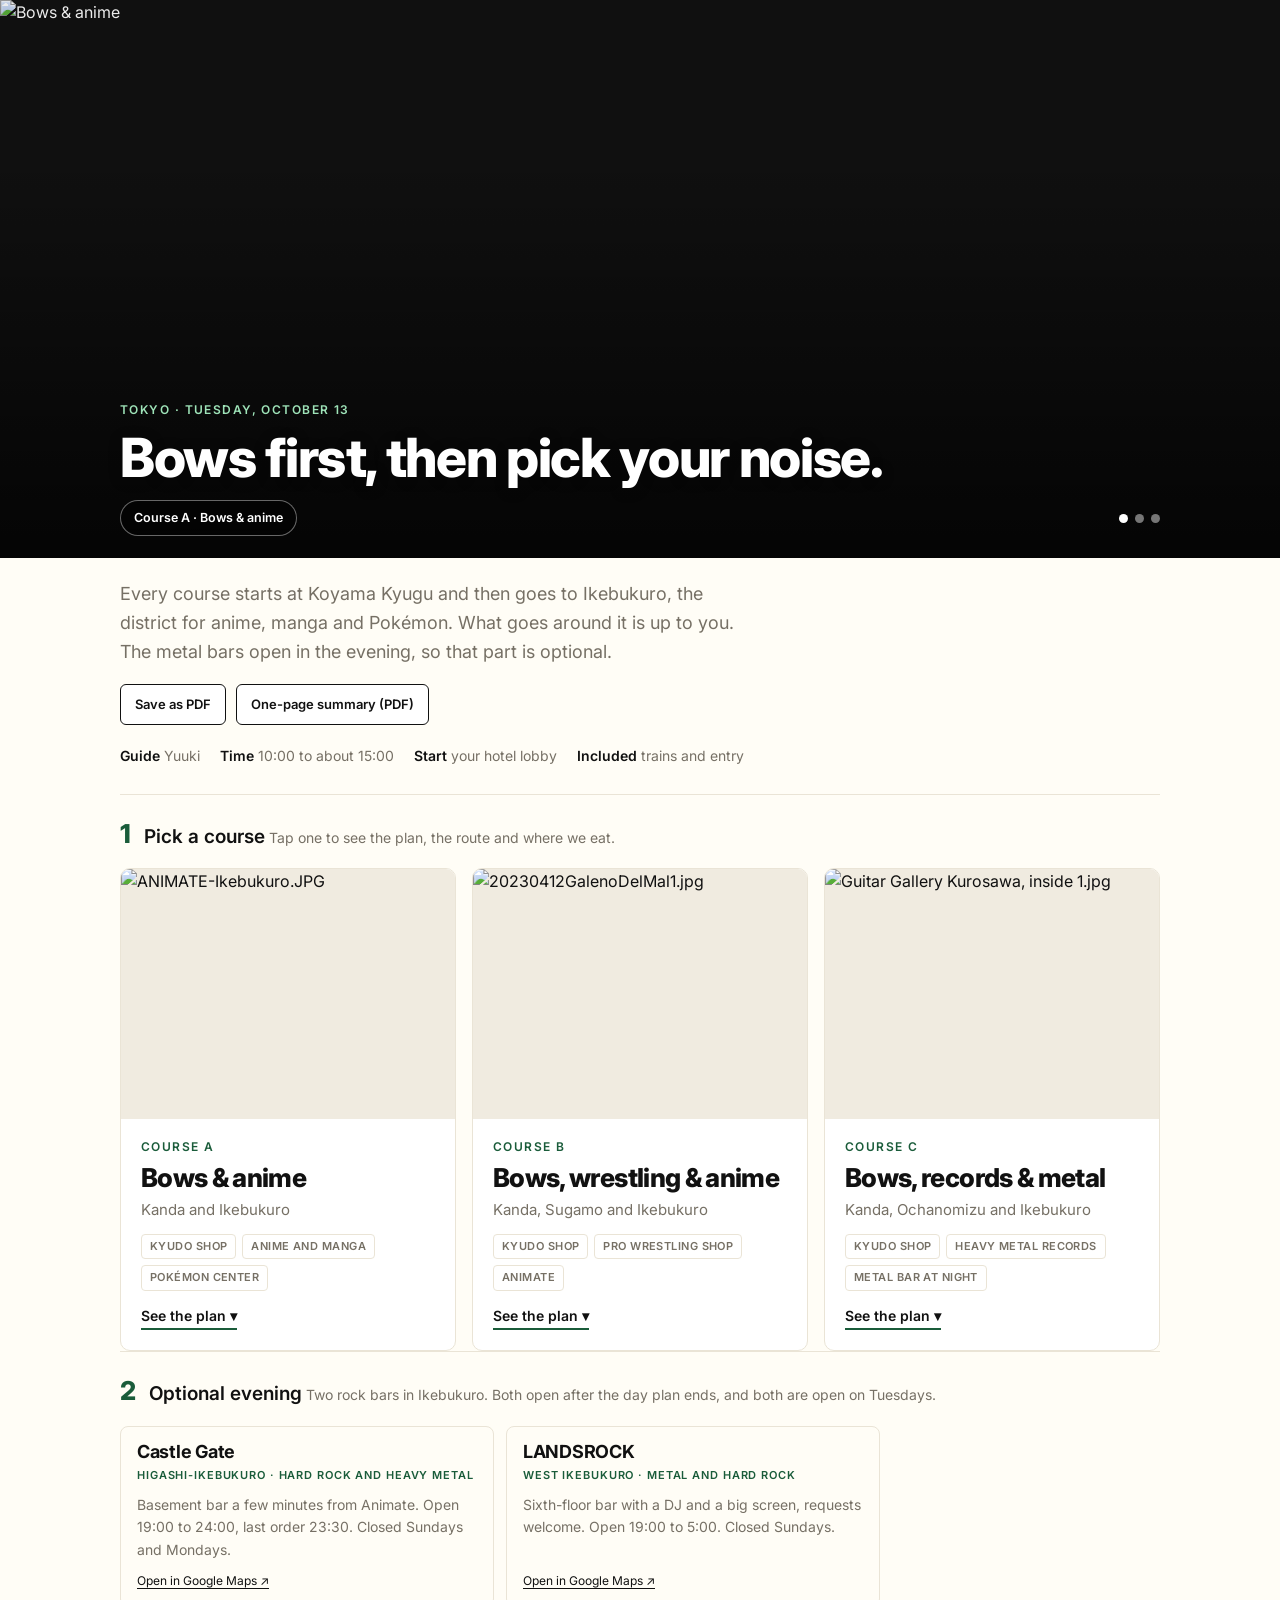
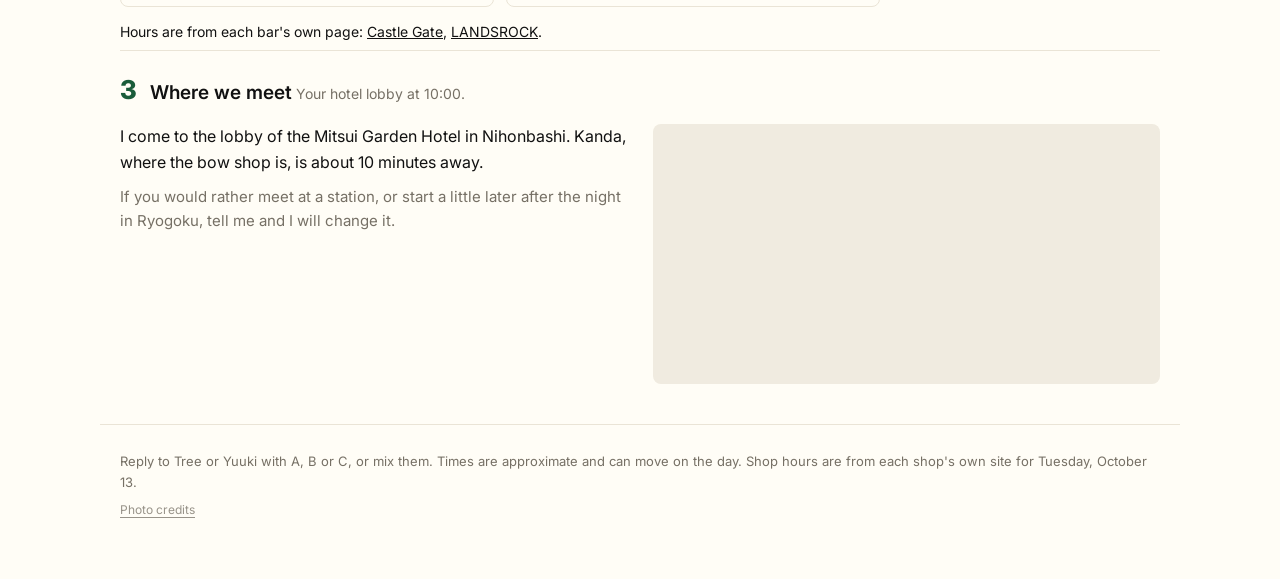
==== index.html @ 8130fe05 "Replace Daikanyama with Ikebukuro courses, add print/PDF summary Co-Authored-By: Claude Sonnet 5.5 <" ====
<!doctype html><html lang="en"><head><meta charset="utf-8"><meta name="viewport" content="width=device-width,initial-scale=1">
<title>Tokyo, Tuesday October 13: three courses for Patrick</title><meta name="robots" content="noindex">
<link rel="preconnect" href="https://fonts.googleapis.com"><link href="https://fonts.googleapis.com/css2?family=Inter:wght@400;500;600;700;800&display=swap" rel="stylesheet">
<style>
:root{--bg:#fffdf6;--card:#fff;--ink:#111;--mute:#767065;--line:#eae4d6;--acc:#1a5c3a;--r:10px}
*{box-sizing:border-box;min-width:0} html,body{overflow-x:hidden;max-width:100%} img{max-width:100%}
body{margin:0;font-family:Inter,-apple-system,"Hiragino Sans",sans-serif;color:var(--ink);background:var(--bg);line-height:1.6}
.wrap{max-width:1080px;margin:0 auto;padding:0 20px}
.kicker{font-size:12px;font-weight:600;letter-spacing:.12em;text-transform:uppercase;color:var(--acc);margin:0 0 10px}
h1,h2,.mt{text-wrap:balance} .nb{white-space:nowrap}
h1{font-weight:800;font-size:clamp(34px,5.4vw,54px);line-height:1.06;letter-spacing:-.025em;margin:0 0 16px}
h2{font-weight:800;font-size:clamp(30px,4.2vw,42px);line-height:1.06;letter-spacing:-.025em;margin:0}
h3{font-size:12px;font-weight:600;letter-spacing:.12em;text-transform:uppercase;color:var(--acc);margin:0 0 12px}

.hpic{position:relative;background:#111;color:#fff}
.slides{position:absolute;inset:0;overflow:hidden}
.slides img{position:absolute;inset:0;width:100%;height:100%;object-fit:cover;opacity:0;transform:scale(1.06);transition:opacity 1.1s ease,transform 5s linear}
.slides img.on{opacity:1;transform:scale(1)}
.slides:after{content:"";position:absolute;inset:0;background:linear-gradient(180deg,rgba(0,0,0,.08) 30%,rgba(0,0,0,.74))}
.hcap{position:relative;z-index:1;min-height:62vh;max-height:600px;display:flex;flex-direction:column;justify-content:flex-end;padding-top:48px;padding-bottom:22px}
.hcap .kicker{color:#9ee3b8}
.hcap h1{color:#fff;margin:0 0 14px;text-shadow:0 2px 14px rgba(0,0,0,.3)}
.snav{display:flex;align-items:center;gap:10px}
.slabel{font:inherit;font-size:12.5px;font-weight:600;color:#fff;background:rgba(0,0,0,.38);border:1px solid rgba(255,255,255,.4);border-radius:999px;padding:7px 13px;cursor:pointer;backdrop-filter:blur(6px);-webkit-backdrop-filter:blur(6px);max-width:100%;white-space:nowrap;overflow:hidden;text-overflow:ellipsis}
.dots{display:flex;gap:7px;margin-left:auto;flex:none}
.dots button{width:9px;height:9px;padding:0;border:none;border-radius:50%;background:rgba(255,255,255,.45);cursor:pointer}
.dots button.on{background:#fff}
.hbody{padding-top:22px;padding-bottom:26px}
@media(prefers-reduced-motion:reduce){.slides img{transition:none;transform:none}}

header p{font-size:18px;color:var(--mute);margin:0;max-width:620px}
.facts{display:flex;flex-wrap:wrap;gap:6px 20px;margin:20px 0 0;padding:0;list-style:none;font-size:14px;color:var(--mute)} .facts b{color:var(--ink);font-weight:600}
.sechead{display:flex;align-items:baseline;gap:14px;padding:26px 0 16px;border-top:1px solid var(--line)}
.sechead .n{font-weight:800;font-size:26px;line-height:1;letter-spacing:-.02em;color:var(--acc)}
.sechead b{font-size:19px;font-weight:600} .sechead span{font-size:14px;color:var(--mute)}
.menu{display:grid;grid-template-columns:repeat(3,minmax(0,1fr));gap:16px}
.mcard{display:flex;flex-direction:column;text-align:left;font:inherit;color:inherit;background:var(--card);border:1px solid var(--line);border-radius:var(--r);overflow:hidden;padding:0;cursor:pointer;transition:transform .18s,box-shadow .18s,border-color .18s}
.mcard:hover{transform:translateY(-3px);box-shadow:0 10px 24px rgba(34,31,27,.10)}
.menu.picked .mcard:not([aria-expanded=true]){opacity:.42;filter:saturate(.45)}
.menu.picked .mcard:not([aria-expanded=true]):hover{opacity:.75;filter:none}
.mcard[aria-expanded=true]{border:2px solid var(--ink);box-shadow:0 12px 28px rgba(17,17,17,.16);transform:translateY(-3px)}
.mcard[aria-expanded=true] .mopen{color:var(--acc);border-bottom-color:var(--acc)}
.mcard>img{display:block;width:100%;aspect-ratio:4/3;object-fit:cover;background:#f0ebe0}
.mb{display:flex;flex-direction:column;flex:1;padding:18px 20px 20px}
.mk{display:block;font-size:12px;font-weight:600;letter-spacing:.12em;text-transform:uppercase;color:var(--acc);margin-bottom:6px}
.mt{display:block;font-weight:800;font-size:26px;line-height:1.12;letter-spacing:-.025em;margin-bottom:6px}
.mtag{display:block;font-size:15px;color:var(--mute);margin-bottom:12px}
.mch{list-style:none;margin:auto 0 14px;padding:0;display:flex;flex-wrap:wrap;gap:6px}
.mch li{font-size:11px;font-weight:600;letter-spacing:.04em;text-transform:uppercase;border:1px solid var(--line);border-radius:4px;padding:3px 8px;color:var(--mute)}
.mopen{align-self:flex-start;display:inline-block;font-size:14px;font-weight:600;border-bottom:2px solid var(--acc);padding-bottom:1px}
.mcard[aria-expanded=true] .mopen::after{content:" ▲"} .mcard[aria-expanded=false] .mopen::after{content:" ▾"}
.detail{scroll-margin-top:12px;display:grid;grid-template-rows:0fr;transition:grid-template-rows .32s ease;margin-top:14px;position:relative}
.detail[hidden]{display:none} .detail.open{grid-template-rows:1fr}
.dwrap{overflow:hidden;min-height:0;background:var(--card);border:2px solid var(--ink);border-radius:var(--r);position:relative}
.detail::before{content:'';position:absolute;top:-11px;left:var(--arrow,50%);width:20px;height:20px;margin-left:-10px;background:var(--acc);border-left:2px solid var(--acc);border-top:2px solid var(--acc);transform:rotate(45deg);z-index:2;opacity:0;transition:opacity .2s .12s}
.detail.open::before{opacity:1}
.dtop{height:5px;background:var(--acc)}
.detail.open .dwrap{overflow:visible}
.dwrap>*{margin-left:26px;margin-right:26px} .dwrap>.dtop{margin:0} .dwrap>.photos{margin-left:26px;margin-right:26px}
.dhead{display:flex;justify-content:space-between;align-items:flex-start;gap:16px;padding-top:26px}
.dclose{flex:none;font:inherit;font-size:12px;font-weight:600;letter-spacing:.04em;text-transform:uppercase;color:var(--mute);background:none;border:1px solid var(--line);border-radius:6px;padding:8px 14px;cursor:pointer}
.dclose:hover{color:var(--ink);border-color:var(--ink)}
.why{font-size:17px;color:var(--mute);margin:10px 0 20px;max-width:640px}
.photos{display:grid;grid-template-columns:repeat(2,minmax(0,1fr));gap:10px;margin-bottom:26px}
.photos img{display:block;width:100%;aspect-ratio:16/10;object-fit:cover;border-radius:8px;background:#f0ebe0}
.dgrid{display:grid;grid-template-columns:1fr 1fr;gap:30px;margin-bottom:28px}
.steps{list-style:none;padding:0;margin:0;border-top:1px solid var(--line)}
.steps li{display:grid;grid-template-columns:60px minmax(0,1fr);gap:12px;padding:11px 0;border-bottom:1px solid var(--line)}
.steps b{font-variant-numeric:tabular-nums;color:var(--acc);font-weight:600;font-size:14px} .steps strong{display:block;font-weight:600;font-size:16px} .steps span{color:var(--mute);font-size:14px}
.mapbox{border-radius:8px;overflow:hidden;background:#f0ebe0} .mapbox iframe{display:block;width:100%;height:300px;border:0}
.moves{font-size:14px;color:var(--mute);margin:12px 0 0} .moves a{color:var(--ink);text-decoration:underline;text-underline-offset:3px;white-space:nowrap}
.eats{display:grid;grid-template-columns:repeat(var(--n,3),minmax(0,1fr));max-width:calc(var(--n,3)*360px);gap:12px;margin-bottom:26px}
.eat{display:flex;flex-direction:column;text-decoration:none;color:inherit;background:var(--bg);border:1px solid var(--line);border-radius:8px;overflow:hidden}
.eat>img{display:block;width:100%;aspect-ratio:3/2;object-fit:cover;background:#f0ebe0}
.eb{display:flex;flex-direction:column;flex:1;padding:14px 16px 16px}
.eat:hover{border-color:var(--ink)}
.eat strong{display:block;font-weight:700;font-size:18px;line-height:1.2;letter-spacing:-.015em}
.eat em{display:block;font-style:normal;font-size:11px;color:var(--acc);font-weight:600;letter-spacing:.08em;text-transform:uppercase;margin:5px 0 9px}
.eb>span{display:block;font-size:14px;color:var(--mute)} .eat i{display:block;font-style:normal;font-size:12px;margin-top:auto;padding-top:10px;text-decoration:underline;text-underline-offset:3px}
.notes{display:grid;grid-template-columns:1fr 1fr;gap:14px;margin-bottom:20px;font-size:14px} .notes p{margin:0;padding:16px 18px;background:var(--bg);border:1px solid var(--line);border-radius:8px} .notes b{display:block;font-weight:600;margin-bottom:3px}
.links{margin:0 0 22px;font-size:14px;display:flex;flex-wrap:wrap;gap:6px 18px} .links a{color:var(--ink);text-decoration:underline;text-underline-offset:3px}
.nights{display:grid;grid-template-columns:repeat(2,minmax(0,1fr));gap:12px;margin-bottom:14px;max-width:760px}
.hint a{color:var(--ink)}
.tools{display:flex;flex-wrap:wrap;gap:10px;margin:18px 0 0}
.tool{font:inherit;font-size:13px;font-weight:600;color:var(--ink);background:#fff;border:1px solid var(--ink);border-radius:6px;padding:9px 14px;cursor:pointer;text-decoration:none}
.tool:hover{background:var(--ink);color:#fff}
@media print{
 @page{size:A4;margin:12mm}
 .slides,.mapbox,.menu,.dclose,.choose,.tools,.dots,.snav,.sechead.pk,.cred summary,.detail::before,.dtop{display:none!important}
 html,body{background:#fff} .hpic{background:none;color:#000} .hcap{min-height:0;padding-top:0} .hcap h1{color:#000;text-shadow:none} .hcap .kicker{color:var(--acc)}
 .detail,.detail[hidden]{display:block!important;margin-top:18px;break-inside:avoid-page} .dwrap{border:1px solid #999;overflow:visible}
 .dgrid,.eats,.notes,.photos{grid-template-columns:1fr 1fr} .dgrid{grid-template-columns:1fr} .photos img{max-height:120px}
 .eat>img{display:none} a{color:#000}
}
.choose{display:inline-block;background:var(--ink);color:#fff;text-decoration:none;font-weight:700;padding:16px 32px;border-radius:8px;font-size:16px;letter-spacing:-.01em;margin-bottom:28px} .choose:hover{background:#333}
.arrival{display:grid;grid-template-columns:1fr 1fr;gap:26px;align-items:start;padding-bottom:40px}
.arrival p{margin:0 0 10px;font-size:16px} .arrival .hint{color:var(--mute);font-size:15px}
.arrival .mapbox iframe{height:260px}
footer.wrap{padding:26px 20px 60px;font-size:13px;color:var(--mute);border-top:1px solid var(--line)} footer p{margin:0 0 6px}
.cred summary{cursor:pointer;font-size:12px;color:var(--mute);opacity:.75;list-style:none;display:inline-block;text-decoration:underline;text-underline-offset:3px}
.cred summary::-webkit-details-marker{display:none} .cred p{margin:8px 0 0;font-size:11.5px;line-height:1.6;opacity:.8}
@media(max-width:820px){
 .menu{grid-template-columns:1fr} .mcard>img{aspect-ratio:16/9}
 .dgrid,.eats,.notes,.arrival,.photos,.nights{grid-template-columns:1fr} .eats{max-width:none}
 .dwrap>*{margin-left:18px;margin-right:18px} .mapbox iframe{height:230px}
}
@media(max-width:560px){
 .wrap{padding:0 18px}
 .hcap{min-height:58vh;padding-bottom:18px} .hbody{padding-top:18px;padding-bottom:22px} .kicker{margin-bottom:12px}
 h1{font-size:33px;line-height:1.08;letter-spacing:-.03em;margin-bottom:14px}
 header p{font-size:16px;line-height:1.55;max-width:none}
 .facts{display:grid;grid-template-columns:auto 1fr;gap:3px 10px;margin-top:16px;font-size:13px;line-height:1.5}
 .facts li{display:contents} .facts b{white-space:nowrap}
 .sechead{display:block;padding:22px 0 12px}
 .sechead .n{font-size:20px;margin-right:8px;display:inline}
 .sechead b{font-size:17px} .sechead span{display:block;font-size:13px;line-height:1.5;margin-top:2px}
 .menu{gap:12px}
 .mb{padding:15px 16px 16px} .mt{font-size:23px;line-height:1.15} .mtag{font-size:14px;margin-bottom:10px}
 .mch{gap:5px;margin-bottom:12px} .mch li{font-size:10.5px;padding:2px 7px}
 .mopen{font-size:13.5px}
 h2{font-size:26px;line-height:1.12}
 .dhead{padding-top:20px} .why{font-size:15.5px;line-height:1.55;margin:8px 0 16px}
 .dwrap>*{margin-left:16px;margin-right:16px}
 .photos{gap:8px;margin-bottom:20px} .photos img{aspect-ratio:3/2}
 h3{margin:22px 0 10px} .dgrid{gap:0;margin-bottom:0}
 .steps li{grid-template-columns:52px minmax(0,1fr);gap:10px;padding:10px 0}
 .steps strong{font-size:15.5px} .steps span{font-size:13.5px;line-height:1.5}
 .eats{gap:10px;margin-bottom:20px} .eat>img{aspect-ratio:16/9} .eb{padding:12px 14px 14px}
 .notes{gap:10px;margin-bottom:16px} .notes p{padding:14px 16px;font-size:13.5px}
 .links{font-size:13.5px;gap:4px 14px;margin-bottom:18px}
 .choose{display:block;text-align:center;padding:15px 0;margin-bottom:22px}
 .arrival{gap:16px;padding-bottom:32px} .arrival p{font-size:15.5px;line-height:1.55} .arrival .hint{font-size:14px}
 .mapbox iframe{height:210px}
 footer.wrap{padding:20px 18px 44px;font-size:11.5px;line-height:1.55}
}
</style></head><body>
<header class="hero">
<div class="hpic"><div class="slides"><img src="https://upload.wikimedia.org/wikipedia/commons/c/c5/ANIMATE-Ikebukuro.JPG" alt="Bows &amp; anime" data-course="A" data-name="Bows &amp; anime"><img src="https://thumb.wikimedia.org/wikipedia/commons/thumb/f/fb/20230412GalenoDelMal1.jpg/960px-20230412GalenoDelMal1.jpg" alt="Bows, wrestling &amp; anime" data-course="B" data-name="Bows, wrestling &amp; anime"><img src="https://thumb.wikimedia.org/wikipedia/commons/thumb/a/a9/Guitar_Gallery_Kurosawa%2C_inside_1.jpg/960px-Guitar_Gallery_Kurosawa%2C_inside_1.jpg" alt="Bows, records &amp; metal" data-course="C" data-name="Bows, records &amp; metal"></div>
<div class="wrap hcap">
<p class="kicker">Tokyo · Tuesday, October 13</p>
<h1>Bows first, <span class="nb">then pick your noise.</span></h1>
<div class="snav"><button class="slabel" type="button"></button><div class="dots"><button type="button" aria-label="Show course A"></button><button type="button" aria-label="Show course B"></button><button type="button" aria-label="Show course C"></button></div></div>
</div></div>
<div class="wrap hbody">
<p>Every course starts at Koyama Kyugu and then goes to Ikebukuro, the district for anime, manga and Pokémon. What goes around it is up to you. The metal bars open in the evening, so that part is optional.</p>
<div class="tools"><button class="tool" type="button" onclick="window.print()">Save as PDF</button><a class="tool" href="patrick-ikebukuro-oct13.pdf" target="_blank" rel="noopener">One-page summary (PDF)</a></div>
<ul class="facts"><li><b>Guide</b> Yuuki</li><li><b>Time</b> 10:00 to about 15:00</li><li><b>Start</b> your hotel lobby</li><li><b>Included</b> trains and entry</li></ul>
</div>
</header>
<div class="wrap">
<div class="sechead pk"><span class="n">1</span><div><b>Pick a course</b> <span>Tap one to see the plan, the route and where we eat.</span></div></div>
<div class="menu"><button class="mcard" type="button" data-course="A" aria-expanded="false" aria-controls="detail-A">
<img src="https://upload.wikimedia.org/wikipedia/commons/c/c5/ANIMATE-Ikebukuro.JPG" alt="ANIMATE-Ikebukuro.JPG" loading="lazy">
<span class="mb"><span class="mk">Course A</span><span class="mt">Bows &amp; anime</span>
<span class="mtag">Kanda and Ikebukuro</span><ul class="mch"><li>Kyudo shop</li><li>Anime and manga</li><li>Pokémon Center</li></ul><span class="mopen">See the plan</span></span></button><button class="mcard" type="button" data-course="B" aria-expanded="false" aria-controls="detail-B">
<img src="https://thumb.wikimedia.org/wikipedia/commons/thumb/f/fb/20230412GalenoDelMal1.jpg/960px-20230412GalenoDelMal1.jpg" alt="20230412GalenoDelMal1.jpg" loading="lazy">
<span class="mb"><span class="mk">Course B</span><span class="mt">Bows, wrestling &amp; anime</span>
<span class="mtag">Kanda, Sugamo and Ikebukuro</span><ul class="mch"><li>Kyudo shop</li><li>Pro wrestling shop</li><li>Animate</li></ul><span class="mopen">See the plan</span></span></button><button class="mcard" type="button" data-course="C" aria-expanded="false" aria-controls="detail-C">
<img src="https://thumb.wikimedia.org/wikipedia/commons/thumb/a/a9/Guitar_Gallery_Kurosawa%2C_inside_1.jpg/960px-Guitar_Gallery_Kurosawa%2C_inside_1.jpg" alt="Guitar Gallery Kurosawa, inside 1.jpg" loading="lazy">
<span class="mb"><span class="mk">Course C</span><span class="mt">Bows, records &amp; metal</span>
<span class="mtag">Kanda, Ochanomizu and Ikebukuro</span><ul class="mch"><li>Kyudo shop</li><li>Heavy metal records</li><li>Metal bar at night</li></ul><span class="mopen">See the plan</span></span></button></div>
<section class="detail" id="detail-A" hidden><div class="dwrap"><div class="dtop"></div>
<div class="dhead"><div><p class="kicker">Course A · Kanda and Ikebukuro</p><h2>Bows &amp; anime</h2></div>
<button class="dclose" type="button" aria-label="Close">Close ✕</button></div>
<p class="why">The anime course. The bow shop first, then Ikebukuro: the big Animate store, spicy ramen, and the Pokémon Center in Sunshine City. A good Tuesday for it, because every shop is open.</p>
<div class="photos"><img src="https://thumb.wikimedia.org/wikipedia/commons/thumb/2/29/Professor_Inagaki_Genshiro.jpg/960px-Professor_Inagaki_Genshiro.jpg" alt="Professor Inagaki Genshiro.jpg" loading="lazy"><img src="https://thumb.wikimedia.org/wikipedia/commons/thumb/e/ec/Mega_Tokyo_Pok%C3%A9mon_Center_1.jpg/960px-Mega_Tokyo_Pok%C3%A9mon_Center_1.jpg" alt="Mega Tokyo Pokémon Center 1.jpg" loading="lazy"></div>
<div class="dgrid">
<div><h3>The day</h3><ol class="steps"><li><b>10:00</b><div><strong>Your hotel lobby</strong><span>I pick you up. Kanda is about 10 minutes away by train and a short walk.</span></div></li><li><b>10:15</b><div><strong>Koyama Kyugu, Kanda main store</strong><span>Bow maker for over 200 years, with its own workshop for bows, arrows and gloves. You can hold the bows and ask the staff anything. This is the main stop, so we take our time.</span></div></li><li><b>11:30</b><div><strong>Train to Ikebukuro</strong><span>Marunouchi Line from Awajicho station, one minute from the bow shop. About 17 minutes, no changes.</span></div></li><li><b>12:00</b><div><strong>Animate Ikebukuro main store</strong><span>The flagship store of Japan's biggest anime shop chain. About 5 minutes on foot from the east exit. Manga, character goods, and the streets around it are full of anime shops.</span></div></li><li><b>13:10</b><div><strong>Lunch at Kikanbo Ikebukuro</strong><span>Spicy miso ramen with chili and Sichuan pepper. You can ask for it milder.</span></div></li><li><b>14:00</b><div><strong>Walk to Sunshine City</strong><span>Down Sunshine 60 Street, a long shopping street of anime, game and manga shops. About 15 minutes at a slow pace.</span></div></li><li><b>14:20</b><div><strong>Pokémon Center Mega Tokyo</strong><span>On the second floor of the Alpa shopping area in Sunshine City. The biggest Pokémon store in Tokyo.</span></div></li><li><b>15:00</b><div><strong>Done</strong><span>In Ikebukuro. Back to Nihonbashi is about 30 minutes: Marunouchi Line to Otemachi, then one stop on the Hanzomon Line. Or we split here.</span></div></li></ol></div>
<div><h3>The route</h3><div class="mapbox"><iframe src="https://maps.google.com/maps?saddr=Mitsui+Garden+Hotel+Nihonbashi+Premier&daddr=Koyama+Kyugu+Kanda+to:Animate+Ikebukuro+Main+Store+to:Kikanbo+Ikebukuro+to:Pokemon+Center+Mega+Tokyo+Sunshine+City&output=embed" loading="lazy" title="Route for course A" referrerpolicy="no-referrer-when-downgrade"></iframe></div>
<p class="moves">Hotel → Kanda about 10 min. Awajicho → Ikebukuro about 17 min on the Marunouchi Line. Animate → Kikanbo → Sunshine City is all on foot. <a href="https://www.google.com/maps/dir/?api=1&origin=Mitsui+Garden+Hotel+Nihonbashi+Premier&destination=Pokemon+Center+Mega+Tokyo+Sunshine+City&waypoints=Koyama+Kyugu+Kanda%7CAnimate+Ikebukuro+Main+Store%7CKikanbo+Ikebukuro&travelmode=transit" target="_blank" rel="noopener">Open the route in Google Maps ↗</a></p></div>
</div>
<h3>Where we eat</h3><div class="eats" style="--n:1"><a class="eat" href="https://www.google.com/maps/search/?api=1&query=Kikanbo+Ikebukuro" target="_blank" rel="noopener"><img src="https://thumb.wikimedia.org/wikipedia/commons/thumb/8/8c/Very_hot_tsukemen_%28close-up%29.jpg/960px-Very_hot_tsukemen_%28close-up%29.jpg" alt="Very hot tsukemen (close-up).jpg" loading="lazy"><span class="eb"><strong>Kikanbo Ikebukuro</strong><em>Ikebukuro · spicy miso ramen</em><span>Red miso broth with chili and Sichuan pepper. You pick how hot and how numbing. Open 11:00 to 21:30.</span><i>Open in Google Maps ↗</i></span></a></div>
<div class="notes"><p><b>Good for</b> The most anime of the three, and the least train time after the first ride.</p><p><b>Keep in mind</b> Kikanbo is spicy, but you can ask for it milder. The metal bars in Ikebukuro open at 19:00, after this plan ends.</p></div>
<p class="links"><a href="https://koyama-kyugu.co.jp/store/" target="_blank" rel="noopener">Koyama Kyugu ↗</a> <a href="https://www.animate.co.jp/shop/ikebukuro/" target="_blank" rel="noopener">Animate Ikebukuro ↗</a> <a href="https://kikanbo.co.jp/pages/shop" target="_blank" rel="noopener">Kikanbo ↗</a> <a href="https://shop.pokemon.co.jp/ja/shop/pokemoncenter-megatokyo/" target="_blank" rel="noopener">Pokémon Center Mega Tokyo ↗</a></p>
<a class="choose" href="mailto:icchan417@gmail.com?subject=Oct 13 tour: I choose course A (Bows &amp; anime)">Choose course A</a>
</div></section><section class="detail" id="detail-B" hidden><div class="dwrap"><div class="dtop"></div>
<div class="dhead"><div><p class="kicker">Course B · Kanda, Sugamo and Ikebukuro</p><h2>Bows, wrestling &amp; anime</h2></div>
<button class="dclose" type="button" aria-label="Close">Close ✕</button></div>
<p class="why">The bow shop, ramen, then two floors of pro wrestling goods in Sugamo, and on to Animate in Ikebukuro. It is the day after Ryogoku, so you will have things to look for.</p>
<div class="photos"><img src="https://thumb.wikimedia.org/wikipedia/commons/thumb/1/1e/20221107monstersparty.jpg/960px-20221107monstersparty.jpg" alt="20221107monstersparty.jpg" loading="lazy"><img src="https://upload.wikimedia.org/wikipedia/commons/2/2c/Animate_Ikebukuro.jpg" alt="Animate Ikebukuro.jpg" loading="lazy"></div>
<div class="dgrid">
<div><h3>The day</h3><ol class="steps"><li><b>10:00</b><div><strong>Your hotel lobby</strong><span>I pick you up. Kanda is about 10 minutes away by train and a short walk.</span></div></li><li><b>10:15</b><div><strong>Koyama Kyugu, Kanda main store</strong><span>Bow maker for over 200 years, with its own workshop for bows, arrows and gloves. You can hold the bows and ask the staff anything. This is the main stop, so we take our time.</span></div></li><li><b>11:35</b><div><strong>Lunch at Kikanbo Kanda</strong><span>About 7 minutes on foot from the bow shop. Spicy miso ramen with chili and Sichuan pepper, and it opens at 11:00, so no line yet.</span></div></li><li><b>12:25</b><div><strong>Train to Sugamo</strong><span>JR Yamanote Line from Kanda. About 20 minutes, no changes.</span></div></li><li><b>12:50</b><div><strong>Toudoukan pro wrestling shop</strong><span>Two floors of wrestling and MMA goods: masks, costumes, signed items, old programs and figures. One minute from the north exit of Sugamo station.</span></div></li><li><b>13:45</b><div><strong>Train to Ikebukuro</strong><span>Yamanote Line, two stops, about 5 minutes.</span></div></li><li><b>14:00</b><div><strong>Animate Ikebukuro main store</strong><span>About 5 minutes on foot from the east exit. Manga, character goods, and anime shops on the streets around it.</span></div></li><li><b>15:00</b><div><strong>Done</strong><span>In Ikebukuro. Back to Nihonbashi is about 30 minutes: Marunouchi Line to Otemachi, then one stop on the Hanzomon Line.</span></div></li></ol></div>
<div><h3>The route</h3><div class="mapbox"><iframe src="https://maps.google.com/maps?saddr=Mitsui+Garden+Hotel+Nihonbashi+Premier&daddr=Koyama+Kyugu+Kanda+to:Kikanbo+Kanda+Honten+to:Toudoukan+Sugamo+to:Animate+Ikebukuro+Main+Store&output=embed" loading="lazy" title="Route for course B" referrerpolicy="no-referrer-when-downgrade"></iframe></div>
<p class="moves">Hotel → Kanda about 10 min. Kanda → Sugamo about 20 min on the Yamanote Line. Sugamo → Ikebukuro about 5 min. <a href="https://www.google.com/maps/dir/?api=1&origin=Mitsui+Garden+Hotel+Nihonbashi+Premier&destination=Animate+Ikebukuro+Main+Store&waypoints=Koyama+Kyugu+Kanda%7CKikanbo+Kanda+Honten%7CToudoukan+Sugamo&travelmode=transit" target="_blank" rel="noopener">Open the route in Google Maps ↗</a></p></div>
</div>
<h3>Where we eat</h3><div class="eats" style="--n:1"><a class="eat" href="https://www.google.com/maps/search/?api=1&query=Kikanbo+Kanda+Honten" target="_blank" rel="noopener"><img src="https://thumb.wikimedia.org/wikipedia/commons/thumb/8/8c/Very_hot_tsukemen_%28close-up%29.jpg/960px-Very_hot_tsukemen_%28close-up%29.jpg" alt="Very hot tsukemen (close-up).jpg" loading="lazy"><span class="eb"><strong>Kikanbo Kanda</strong><em>Kanda · spicy miso ramen</em><span>Red miso broth with chili and Sichuan pepper. You can ask for it milder. Open 11:00 to 21:30 Monday to Saturday.</span><i>Open in Google Maps ↗</i></span></a></div>
<div class="notes"><p><b>Good for</b> The wrestling course. Toudoukan is open every day of the year and sells things you will not find at the venue.</p><p><b>Keep in mind</b> Three train rides, but short ones. Pokémon Center and the Ikebukuro metal bars are not in this plan; the bars open at 19:00.</p></div>
<p class="links"><a href="https://koyama-kyugu.co.jp/store/" target="_blank" rel="noopener">Koyama Kyugu ↗</a> <a href="https://kikanbo.co.jp/pages/shop" target="_blank" rel="noopener">Kikanbo ↗</a> <a href="https://toudoukan.com/" target="_blank" rel="noopener">Toudoukan ↗</a> <a href="https://www.animate.co.jp/shop/ikebukuro/" target="_blank" rel="noopener">Animate Ikebukuro ↗</a></p>
<a class="choose" href="mailto:icchan417@gmail.com?subject=Oct 13 tour: I choose course B (Bows, wrestling &amp; anime)">Choose course B</a>
</div></section><section class="detail" id="detail-C" hidden><div class="dwrap"><div class="dtop"></div>
<div class="dhead"><div><p class="kicker">Course C · Kanda, Ochanomizu and Ikebukuro</p><h2>Bows, records &amp; metal</h2></div>
<button class="dclose" type="button" aria-label="Close">Close ✕</button></div>
<p class="why">The music course. The bow shop, then the world&#x27;s biggest hard rock and heavy metal record store, and a second rock record store in Ikebukuro. At night, if you want, a metal bar.</p>
<div class="photos"><img src="https://thumb.wikimedia.org/wikipedia/commons/thumb/4/41/Takamine_Premium_Shop_G-Club_Shibuya.jpg/960px-Takamine_Premium_Shop_G-Club_Shibuya.jpg" alt="Takamine Premium Shop G-Club Shibuya.jpg" loading="lazy"><img src="https://thumb.wikimedia.org/wikipedia/commons/thumb/2/29/Professor_Inagaki_Genshiro.jpg/960px-Professor_Inagaki_Genshiro.jpg" alt="Professor Inagaki Genshiro.jpg" loading="lazy"></div>
<div class="dgrid">
<div><h3>The day</h3><ol class="steps"><li><b>10:00</b><div><strong>Your hotel lobby</strong><span>I pick you up. Kanda is about 10 minutes away by train and a short walk.</span></div></li><li><b>10:15</b><div><strong>Koyama Kyugu, Kanda main store</strong><span>Bow maker for over 200 years, with its own workshop for bows, arrows and gloves. You can hold the bows and ask the staff anything. This is the main stop, so we take our time.</span></div></li><li><b>11:30</b><div><strong>Walk to Ochanomizu</strong><span>About 10 minutes. Guitar shops line the streets here. Hours differ shop by shop, so we look from outside until the metal store opens.</span></div></li><li><b>12:00</b><div><strong>Disk Union Hard Rock / Heavy Metal store</strong><span>In the basement by Ochanomizu station, only rock and metal. Japanese pressings with the paper obi, new and used. Opens at 12:00 on weekdays.</span></div></li><li><b>12:50</b><div><strong>Train to Ikebukuro</strong><span>Marunouchi Line from Ochanomizu. About 15 minutes, no changes.</span></div></li><li><b>13:20</b><div><strong>Lunch at Kikanbo Ikebukuro</strong><span>Spicy miso ramen with chili and Sichuan pepper. You can ask for it milder.</span></div></li><li><b>14:10</b><div><strong>Disk Union Ikebukuro</strong><span>Rock records and band T-shirts on the 9th floor, open 12:00 to 20:00. A short walk south-east of the station.</span></div></li><li><b>15:00</b><div><strong>Done</strong><span>In Ikebukuro. Or stay for the evening option below.</span></div></li><li><b>19:00</b><div><strong>Optional evening finish: Castle Gate</strong><span>Rock bar for hard rock and heavy metal in Higashi-Ikebukuro. It opens at 19:00, so this is after our day. Open Tuesday, last order 23:30. Say the word and I will meet you there.</span></div></li></ol></div>
<div><h3>The route</h3><div class="mapbox"><iframe src="https://maps.google.com/maps?saddr=Mitsui+Garden+Hotel+Nihonbashi+Premier&daddr=Koyama+Kyugu+Kanda+to:Disk+Union+Ochanomizu+Hard+Rock+Heavy+Metal+to:Kikanbo+Ikebukuro+to:Disk+Union+Ikebukuro+to:Rock+Bar+Castle+gate+Ikebukuro&output=embed" loading="lazy" title="Route for course C" referrerpolicy="no-referrer-when-downgrade"></iframe></div>
<p class="moves">Hotel → Kanda about 10 min. Kanda → Ochanomizu 10 min on foot. Ochanomizu → Ikebukuro about 15 min on the Marunouchi Line. <a href="https://www.google.com/maps/dir/?api=1&origin=Mitsui+Garden+Hotel+Nihonbashi+Premier&destination=Rock+Bar+Castle+gate+Ikebukuro&waypoints=Koyama+Kyugu+Kanda%7CDisk+Union+Ochanomizu+Hard+Rock+Heavy+Metal%7CKikanbo+Ikebukuro%7CDisk+Union+Ikebukuro&travelmode=transit" target="_blank" rel="noopener">Open the route in Google Maps ↗</a></p></div>
</div>
<h3>Where we eat</h3><div class="eats" style="--n:1"><a class="eat" href="https://www.google.com/maps/search/?api=1&query=Kikanbo+Ikebukuro" target="_blank" rel="noopener"><img src="https://thumb.wikimedia.org/wikipedia/commons/thumb/8/8c/Very_hot_tsukemen_%28close-up%29.jpg/960px-Very_hot_tsukemen_%28close-up%29.jpg" alt="Very hot tsukemen (close-up).jpg" loading="lazy"><span class="eb"><strong>Kikanbo Ikebukuro</strong><em>Ikebukuro · spicy miso ramen</em><span>Red miso broth with chili and Sichuan pepper. You pick how hot and how numbing. Open 11:00 to 21:30.</span><i>Open in Google Maps ↗</i></span></a></div>
<div class="notes"><p><b>Good for</b> Metal records in the morning and a metal bar at night, with the bow shop in between.</p><p><b>Keep in mind</b> The metal record store opens at 12:00, so the bow shop comes first. The bar is an evening add-on, not part of the 10:00 to 15:00 plan.</p></div>
<p class="links"><a href="https://koyama-kyugu.co.jp/store/" target="_blank" rel="noopener">Koyama Kyugu ↗</a> <a href="https://diskunion.net/shop/ochanomizu_metal" target="_blank" rel="noopener">Disk Union Hard Rock / Heavy Metal ↗</a> <a href="https://diskunion.net/shop/ikebukuro" target="_blank" rel="noopener">Disk Union Ikebukuro ↗</a> <a href="https://peraichi.com/landing_pages/view/castlegate" target="_blank" rel="noopener">Castle Gate ↗</a></p>
<a class="choose" href="mailto:icchan417@gmail.com?subject=Oct 13 tour: I choose course C (Bows, records &amp; metal)">Choose course C</a>
</div></section>
<div class="sechead"><span class="n">2</span><div><b>Optional evening</b> <span>Two rock bars in Ikebukuro. Both open after the day plan ends, and both are open on Tuesdays.</span></div></div>
<div class="nights">
<a class="eat" href="https://www.google.com/maps/search/?api=1&query=Rock+Bar+Castle+gate+Ikebukuro" target="_blank" rel="noopener"><span class="eb"><strong>Castle Gate</strong><em>Higashi-Ikebukuro · hard rock and heavy metal</em><span>Basement bar a few minutes from Animate. Open 19:00 to 24:00, last order 23:30. Closed Sundays and Mondays.</span><i>Open in Google Maps ↗</i></span></a>
<a class="eat" href="https://www.google.com/maps/search/?api=1&query=LANDSROCK+Ikebukuro" target="_blank" rel="noopener"><span class="eb"><strong>LANDSROCK</strong><em>West Ikebukuro · metal and hard rock</em><span>Sixth-floor bar with a DJ and a big screen, requests welcome. Open 19:00 to 5:00. Closed Sundays.</span><i>Open in Google Maps ↗</i></span></a>
</div>
<p class="hint" style="margin:0 0 6px;font-size:14px">Hours are from each bar's own page: <a href="https://peraichi.com/landing_pages/view/castlegate" target="_blank" rel="noopener">Castle Gate</a>, <a href="https://lands-rock.com/" target="_blank" rel="noopener">LANDSROCK</a>.</p>
<div class="sechead"><span class="n">3</span><div><b>Where we meet</b> <span>Your hotel lobby at 10:00.</span></div></div>
<div class="arrival">
<div><p>I come to the lobby of the Mitsui Garden Hotel in Nihonbashi. Kanda, where the bow shop is, is about 10 minutes away.</p>
<p class="hint">If you would rather meet at a station, or start a little later after the night in Ryogoku, tell me and I will change it.</p></div>
<div class="mapbox"><iframe src="https://maps.google.com/maps?q=Mitsui+Garden+Hotel+Nihonbashi+Premier&output=embed&z=12" loading="lazy" title="Mitsui Garden Hotel Nihonbashi" referrerpolicy="no-referrer-when-downgrade"></iframe></div>
</div>
</div>
<footer class="wrap"><p>Reply to Tree or Yuuki with A, B or C, or mix them. Times are approximate and can move on the day. Shop hours are from each shop's own site for Tuesday, October 13.</p>
<details class="cred"><summary>Photo credits</summary><p>ANIMATE-Ikebukuro.JPG by Itasan (CC BY-SA 3.0); Professor Inagaki Genshiro.jpg (CC BY-SA 3.0); Mega Tokyo Pokémon Center 1.jpg by Maplestrip (CC BY 3.0); Very hot tsukemen (close-up).jpg (CC BY 2.0); 20230412GalenoDelMal1.jpg (CC BY-SA 4.0); 20221107monstersparty.jpg (CC BY-SA 4.0); Animate Ikebukuro.jpg by User:(WT-shared) Trsqr (CC BY-SA 4.0); Guitar Gallery Kurosawa, inside 1.jpg (CC BY 2.0); Takamine Premium Shop G-Club Shibuya.jpg (CC BY-SA 2.0), via Wikimedia Commons.</p></details></footer>
<script>
(function(){
 var cards=[].slice.call(document.querySelectorAll('.mcard'));
 function close(id,now){var d=document.getElementById('detail-'+id);d.classList.remove('open');document.querySelector('.menu').classList.remove('picked');if(now){d.hidden=true;return}setTimeout(function(){if(!d.classList.contains('open'))d.hidden=true},320);
   document.querySelector('.mcard[data-course="'+id+'"]').setAttribute('aria-expanded','false')}
 function land(id){var d=document.getElementById('detail-'+id),done=false;function go(){if(done)return;done=true;d.scrollIntoView({behavior:'smooth',block:'start'})}
   d.addEventListener('transitionend',function f(e){if(e.target===d){d.removeEventListener('transitionend',f);go()}});setTimeout(go,420)}
 var menuEl=document.querySelector('.menu');
 function point(id){var b=document.querySelector('.mcard[data-course="'+id+'"]'),d=document.getElementById('detail-'+id);
   var r=b.getBoundingClientRect(),w=d.getBoundingClientRect();
   d.style.setProperty('--arrow',(r.left+r.width/2-w.left)+'px')}
 function open_(id){var d=document.getElementById('detail-'+id);d.hidden=false;menuEl.classList.add('picked');
   requestAnimationFrame(function(){d.classList.add('open');point(id)});
   document.querySelector('.mcard[data-course="'+id+'"]').setAttribute('aria-expanded','true')}
 window.addEventListener('resize',function(){var o=document.querySelector('.mcard[aria-expanded=true]');if(o)point(o.dataset.course)});
 var want=(location.hash.match(/^#detail-([ABC])$/)||[])[1]||(location.search.match(/[?&]open=([ABC])/)||[])[1];
 if(want){open_(want);setTimeout(function(){document.getElementById('detail-'+want).scrollIntoView()},80)}
 cards.forEach(function(b){
  b.addEventListener('click',function(){
   var id=b.dataset.course,was=b.getAttribute('aria-expanded')==='true';
   cards.forEach(function(o){if(o.getAttribute('aria-expanded')==='true')close(o.dataset.course,true)});
   if(was)return;
   open_(id);history.replaceState(null,'','#detail-'+id);
   land(id);
  });
 });
 document.querySelectorAll('.dclose').forEach(function(x){
  x.addEventListener('click',function(){var d=x.closest('.detail'),id=d.id.replace('detail-','');close(id);
   document.querySelector('.mcard[data-course="'+id+'"]').scrollIntoView({behavior:'smooth',block:'center'})});
 });
})();

 (function(){
  var sl=[].slice.call(document.querySelectorAll('.slides img')),dots=[].slice.call(document.querySelectorAll('.dots button')),lab=document.querySelector('.slabel'),i=0,t;
  function show(n){i=n;sl.forEach(function(x,k){x.classList.toggle('on',k===n)});dots.forEach(function(x,k){x.classList.toggle('on',k===n)});
   lab.textContent='Course '+sl[n].dataset.course+' · '+sl[n].dataset.name;lab.dataset.course=sl[n].dataset.course}
  function go(){clearInterval(t);if(!matchMedia('(prefers-reduced-motion: reduce)').matches)t=setInterval(function(){show((i+1)%sl.length)},4000)}
  dots.forEach(function(d,k){d.addEventListener('click',function(){show(k);go()})});
  lab.addEventListener('click',function(){document.querySelector('.mcard[data-course="'+lab.dataset.course+'"]').click()});
  show(0);go();
 })();

</script>
</body></html>
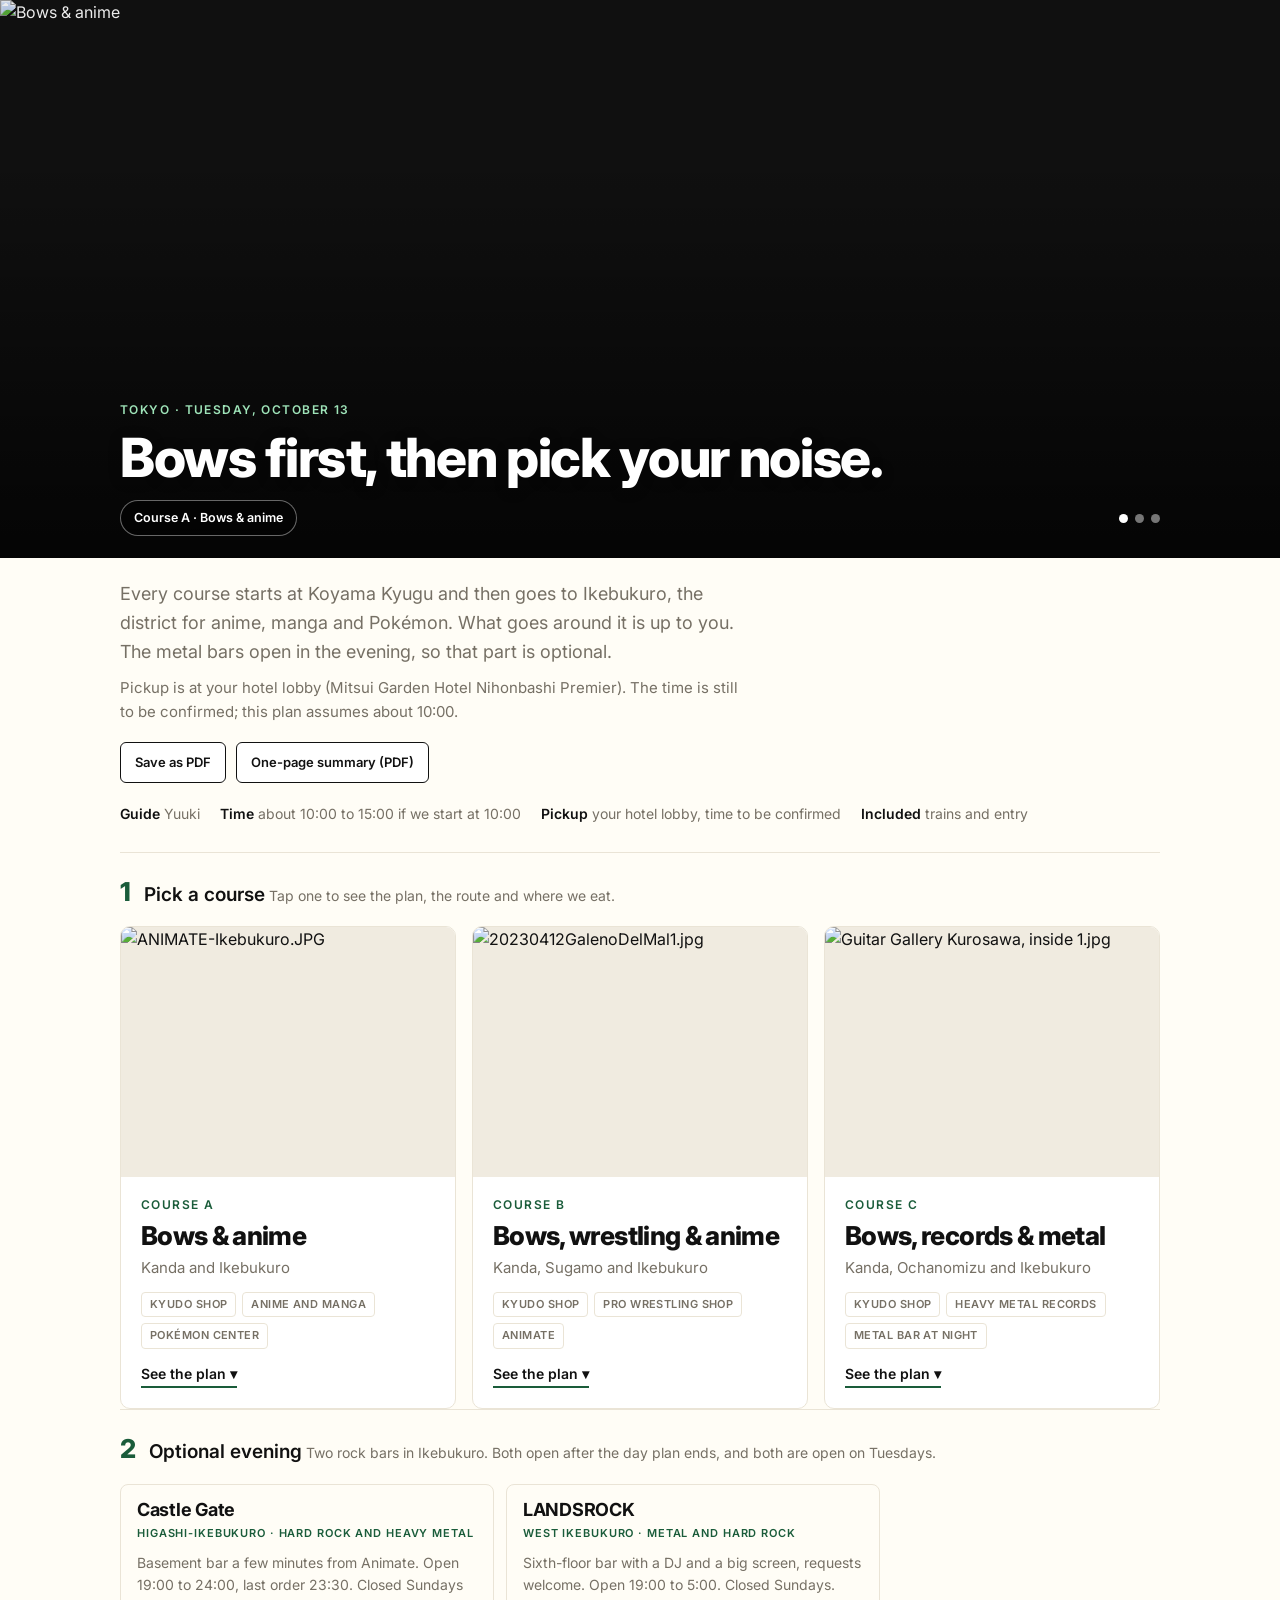
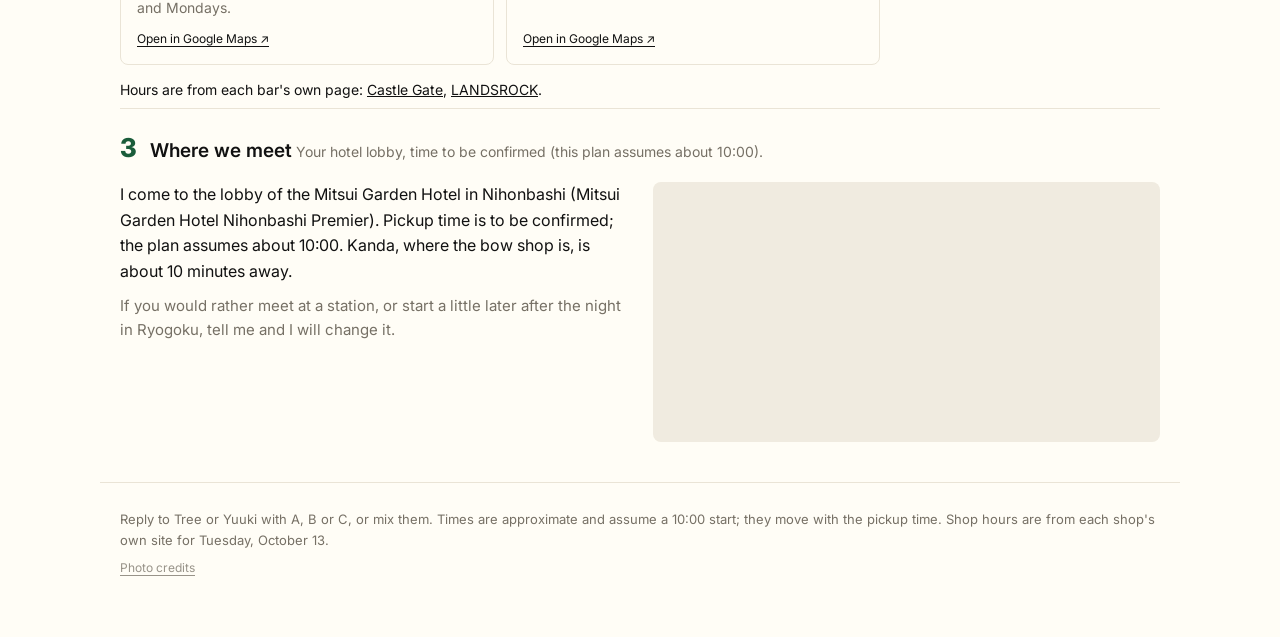
==== commit 6a949bca: "Pickup time to be confirmed; times labelled as if starting at 10:00 Co-Authored-By: Claude Sonnet 5." ====
--- a/index.html
+++ b/index.html
@@ -143,8 +143,9 @@
 </div></div>
 <div class="wrap hbody">
 <p>Every course starts at Koyama Kyugu and then goes to Ikebukuro, the district for anime, manga and Pokémon. What goes around it is up to you. The metal bars open in the evening, so that part is optional.</p>
+<p style="font-size:15px;color:var(--mute);margin-top:10px">Pickup is at your hotel lobby (Mitsui Garden Hotel Nihonbashi Premier). The time is still to be confirmed; this plan assumes about 10:00.</p>
 <div class="tools"><button class="tool" type="button" onclick="window.print()">Save as PDF</button><a class="tool" href="patrick-ikebukuro-oct13.pdf" target="_blank" rel="noopener">One-page summary (PDF)</a></div>
-<ul class="facts"><li><b>Guide</b> Yuuki</li><li><b>Time</b> 10:00 to about 15:00</li><li><b>Start</b> your hotel lobby</li><li><b>Included</b> trains and entry</li></ul>
+<ul class="facts"><li><b>Guide</b> Yuuki</li><li><b>Time</b> about 10:00 to 15:00 if we start at 10:00</li><li><b>Pickup</b> your hotel lobby, time to be confirmed</li><li><b>Included</b> trains and entry</li></ul>
 </div>
 </header>
 <div class="wrap">
@@ -165,7 +166,7 @@
 <p class="why">The anime course. The bow shop first, then Ikebukuro: the big Animate store, spicy ramen, and the Pokémon Center in Sunshine City. A good Tuesday for it, because every shop is open.</p>
 <div class="photos"><img src="https://thumb.wikimedia.org/wikipedia/commons/thumb/2/29/Professor_Inagaki_Genshiro.jpg/960px-Professor_Inagaki_Genshiro.jpg" alt="Professor Inagaki Genshiro.jpg" loading="lazy"><img src="https://thumb.wikimedia.org/wikipedia/commons/thumb/e/ec/Mega_Tokyo_Pok%C3%A9mon_Center_1.jpg/960px-Mega_Tokyo_Pok%C3%A9mon_Center_1.jpg" alt="Mega Tokyo Pokémon Center 1.jpg" loading="lazy"></div>
 <div class="dgrid">
-<div><h3>The day</h3><ol class="steps"><li><b>10:00</b><div><strong>Your hotel lobby</strong><span>I pick you up. Kanda is about 10 minutes away by train and a short walk.</span></div></li><li><b>10:15</b><div><strong>Koyama Kyugu, Kanda main store</strong><span>Bow maker for over 200 years, with its own workshop for bows, arrows and gloves. You can hold the bows and ask the staff anything. This is the main stop, so we take our time.</span></div></li><li><b>11:30</b><div><strong>Train to Ikebukuro</strong><span>Marunouchi Line from Awajicho station, one minute from the bow shop. About 17 minutes, no changes.</span></div></li><li><b>12:00</b><div><strong>Animate Ikebukuro main store</strong><span>The flagship store of Japan's biggest anime shop chain. About 5 minutes on foot from the east exit. Manga, character goods, and the streets around it are full of anime shops.</span></div></li><li><b>13:10</b><div><strong>Lunch at Kikanbo Ikebukuro</strong><span>Spicy miso ramen with chili and Sichuan pepper. You can ask for it milder.</span></div></li><li><b>14:00</b><div><strong>Walk to Sunshine City</strong><span>Down Sunshine 60 Street, a long shopping street of anime, game and manga shops. About 15 minutes at a slow pace.</span></div></li><li><b>14:20</b><div><strong>Pokémon Center Mega Tokyo</strong><span>On the second floor of the Alpa shopping area in Sunshine City. The biggest Pokémon store in Tokyo.</span></div></li><li><b>15:00</b><div><strong>Done</strong><span>In Ikebukuro. Back to Nihonbashi is about 30 minutes: Marunouchi Line to Otemachi, then one stop on the Hanzomon Line. Or we split here.</span></div></li></ol></div>
+<div><h3>The day</h3><p class="moves" style="margin:0 0 10px">Times are if we start at 10:00, and they move with the pickup time.</p><ol class="steps"><li><b>10:00</b><div><strong>Pickup at your hotel lobby</strong><span>Pickup time to be confirmed; this plan assumes about 10:00. Kanda is about 10 minutes away by train and a short walk.</span></div></li><li><b>10:15</b><div><strong>Koyama Kyugu, Kanda main store</strong><span>Bow maker for over 200 years, with its own workshop for bows, arrows and gloves. You can hold the bows and ask the staff anything. This is the main stop, so we take our time.</span></div></li><li><b>11:30</b><div><strong>Train to Ikebukuro</strong><span>Marunouchi Line from Awajicho station, one minute from the bow shop. About 17 minutes, no changes.</span></div></li><li><b>12:00</b><div><strong>Animate Ikebukuro main store</strong><span>The flagship store of Japan's biggest anime shop chain. About 5 minutes on foot from the east exit. Manga, character goods, and the streets around it are full of anime shops.</span></div></li><li><b>13:10</b><div><strong>Lunch at Kikanbo Ikebukuro</strong><span>Spicy miso ramen with chili and Sichuan pepper. You can ask for it milder.</span></div></li><li><b>14:00</b><div><strong>Walk to Sunshine City</strong><span>Down Sunshine 60 Street, a long shopping street of anime, game and manga shops. About 15 minutes at a slow pace.</span></div></li><li><b>14:20</b><div><strong>Pokémon Center Mega Tokyo</strong><span>On the second floor of the Alpa shopping area in Sunshine City. The biggest Pokémon store in Tokyo.</span></div></li><li><b>15:00</b><div><strong>Done</strong><span>In Ikebukuro. Back to Nihonbashi is about 30 minutes: Marunouchi Line to Otemachi, then one stop on the Hanzomon Line. Or we split here.</span></div></li></ol></div>
 <div><h3>The route</h3><div class="mapbox"><iframe src="https://maps.google.com/maps?saddr=Mitsui+Garden+Hotel+Nihonbashi+Premier&daddr=Koyama+Kyugu+Kanda+to:Animate+Ikebukuro+Main+Store+to:Kikanbo+Ikebukuro+to:Pokemon+Center+Mega+Tokyo+Sunshine+City&output=embed" loading="lazy" title="Route for course A" referrerpolicy="no-referrer-when-downgrade"></iframe></div>
 <p class="moves">Hotel → Kanda about 10 min. Awajicho → Ikebukuro about 17 min on the Marunouchi Line. Animate → Kikanbo → Sunshine City is all on foot. <a href="https://www.google.com/maps/dir/?api=1&origin=Mitsui+Garden+Hotel+Nihonbashi+Premier&destination=Pokemon+Center+Mega+Tokyo+Sunshine+City&waypoints=Koyama+Kyugu+Kanda%7CAnimate+Ikebukuro+Main+Store%7CKikanbo+Ikebukuro&travelmode=transit" target="_blank" rel="noopener">Open the route in Google Maps ↗</a></p></div>
 </div>
@@ -179,7 +180,7 @@
 <p class="why">The bow shop, ramen, then two floors of pro wrestling goods in Sugamo, and on to Animate in Ikebukuro. It is the day after Ryogoku, so you will have things to look for.</p>
 <div class="photos"><img src="https://thumb.wikimedia.org/wikipedia/commons/thumb/1/1e/20221107monstersparty.jpg/960px-20221107monstersparty.jpg" alt="20221107monstersparty.jpg" loading="lazy"><img src="https://upload.wikimedia.org/wikipedia/commons/2/2c/Animate_Ikebukuro.jpg" alt="Animate Ikebukuro.jpg" loading="lazy"></div>
 <div class="dgrid">
-<div><h3>The day</h3><ol class="steps"><li><b>10:00</b><div><strong>Your hotel lobby</strong><span>I pick you up. Kanda is about 10 minutes away by train and a short walk.</span></div></li><li><b>10:15</b><div><strong>Koyama Kyugu, Kanda main store</strong><span>Bow maker for over 200 years, with its own workshop for bows, arrows and gloves. You can hold the bows and ask the staff anything. This is the main stop, so we take our time.</span></div></li><li><b>11:35</b><div><strong>Lunch at Kikanbo Kanda</strong><span>About 7 minutes on foot from the bow shop. Spicy miso ramen with chili and Sichuan pepper, and it opens at 11:00, so no line yet.</span></div></li><li><b>12:25</b><div><strong>Train to Sugamo</strong><span>JR Yamanote Line from Kanda. About 20 minutes, no changes.</span></div></li><li><b>12:50</b><div><strong>Toudoukan pro wrestling shop</strong><span>Two floors of wrestling and MMA goods: masks, costumes, signed items, old programs and figures. One minute from the north exit of Sugamo station.</span></div></li><li><b>13:45</b><div><strong>Train to Ikebukuro</strong><span>Yamanote Line, two stops, about 5 minutes.</span></div></li><li><b>14:00</b><div><strong>Animate Ikebukuro main store</strong><span>About 5 minutes on foot from the east exit. Manga, character goods, and anime shops on the streets around it.</span></div></li><li><b>15:00</b><div><strong>Done</strong><span>In Ikebukuro. Back to Nihonbashi is about 30 minutes: Marunouchi Line to Otemachi, then one stop on the Hanzomon Line.</span></div></li></ol></div>
+<div><h3>The day</h3><p class="moves" style="margin:0 0 10px">Times are if we start at 10:00, and they move with the pickup time.</p><ol class="steps"><li><b>10:00</b><div><strong>Pickup at your hotel lobby</strong><span>Pickup time to be confirmed; this plan assumes about 10:00. Kanda is about 10 minutes away by train and a short walk.</span></div></li><li><b>10:15</b><div><strong>Koyama Kyugu, Kanda main store</strong><span>Bow maker for over 200 years, with its own workshop for bows, arrows and gloves. You can hold the bows and ask the staff anything. This is the main stop, so we take our time.</span></div></li><li><b>11:35</b><div><strong>Lunch at Kikanbo Kanda</strong><span>About 7 minutes on foot from the bow shop. Spicy miso ramen with chili and Sichuan pepper, and it opens at 11:00, so no line yet.</span></div></li><li><b>12:25</b><div><strong>Train to Sugamo</strong><span>JR Yamanote Line from Kanda. About 20 minutes, no changes.</span></div></li><li><b>12:50</b><div><strong>Toudoukan pro wrestling shop</strong><span>Two floors of wrestling and MMA goods: masks, costumes, signed items, old programs and figures. One minute from the north exit of Sugamo station.</span></div></li><li><b>13:45</b><div><strong>Train to Ikebukuro</strong><span>Yamanote Line, two stops, about 5 minutes.</span></div></li><li><b>14:00</b><div><strong>Animate Ikebukuro main store</strong><span>About 5 minutes on foot from the east exit. Manga, character goods, and anime shops on the streets around it.</span></div></li><li><b>15:00</b><div><strong>Done</strong><span>In Ikebukuro. Back to Nihonbashi is about 30 minutes: Marunouchi Line to Otemachi, then one stop on the Hanzomon Line.</span></div></li></ol></div>
 <div><h3>The route</h3><div class="mapbox"><iframe src="https://maps.google.com/maps?saddr=Mitsui+Garden+Hotel+Nihonbashi+Premier&daddr=Koyama+Kyugu+Kanda+to:Kikanbo+Kanda+Honten+to:Toudoukan+Sugamo+to:Animate+Ikebukuro+Main+Store&output=embed" loading="lazy" title="Route for course B" referrerpolicy="no-referrer-when-downgrade"></iframe></div>
 <p class="moves">Hotel → Kanda about 10 min. Kanda → Sugamo about 20 min on the Yamanote Line. Sugamo → Ikebukuro about 5 min. <a href="https://www.google.com/maps/dir/?api=1&origin=Mitsui+Garden+Hotel+Nihonbashi+Premier&destination=Animate+Ikebukuro+Main+Store&waypoints=Koyama+Kyugu+Kanda%7CKikanbo+Kanda+Honten%7CToudoukan+Sugamo&travelmode=transit" target="_blank" rel="noopener">Open the route in Google Maps ↗</a></p></div>
 </div>
@@ -193,7 +194,7 @@
 <p class="why">The music course. The bow shop, then the world&#x27;s biggest hard rock and heavy metal record store, and a second rock record store in Ikebukuro. At night, if you want, a metal bar.</p>
 <div class="photos"><img src="https://thumb.wikimedia.org/wikipedia/commons/thumb/4/41/Takamine_Premium_Shop_G-Club_Shibuya.jpg/960px-Takamine_Premium_Shop_G-Club_Shibuya.jpg" alt="Takamine Premium Shop G-Club Shibuya.jpg" loading="lazy"><img src="https://thumb.wikimedia.org/wikipedia/commons/thumb/2/29/Professor_Inagaki_Genshiro.jpg/960px-Professor_Inagaki_Genshiro.jpg" alt="Professor Inagaki Genshiro.jpg" loading="lazy"></div>
 <div class="dgrid">
-<div><h3>The day</h3><ol class="steps"><li><b>10:00</b><div><strong>Your hotel lobby</strong><span>I pick you up. Kanda is about 10 minutes away by train and a short walk.</span></div></li><li><b>10:15</b><div><strong>Koyama Kyugu, Kanda main store</strong><span>Bow maker for over 200 years, with its own workshop for bows, arrows and gloves. You can hold the bows and ask the staff anything. This is the main stop, so we take our time.</span></div></li><li><b>11:30</b><div><strong>Walk to Ochanomizu</strong><span>About 10 minutes. Guitar shops line the streets here. Hours differ shop by shop, so we look from outside until the metal store opens.</span></div></li><li><b>12:00</b><div><strong>Disk Union Hard Rock / Heavy Metal store</strong><span>In the basement by Ochanomizu station, only rock and metal. Japanese pressings with the paper obi, new and used. Opens at 12:00 on weekdays.</span></div></li><li><b>12:50</b><div><strong>Train to Ikebukuro</strong><span>Marunouchi Line from Ochanomizu. About 15 minutes, no changes.</span></div></li><li><b>13:20</b><div><strong>Lunch at Kikanbo Ikebukuro</strong><span>Spicy miso ramen with chili and Sichuan pepper. You can ask for it milder.</span></div></li><li><b>14:10</b><div><strong>Disk Union Ikebukuro</strong><span>Rock records and band T-shirts on the 9th floor, open 12:00 to 20:00. A short walk south-east of the station.</span></div></li><li><b>15:00</b><div><strong>Done</strong><span>In Ikebukuro. Or stay for the evening option below.</span></div></li><li><b>19:00</b><div><strong>Optional evening finish: Castle Gate</strong><span>Rock bar for hard rock and heavy metal in Higashi-Ikebukuro. It opens at 19:00, so this is after our day. Open Tuesday, last order 23:30. Say the word and I will meet you there.</span></div></li></ol></div>
+<div><h3>The day</h3><p class="moves" style="margin:0 0 10px">Times are if we start at 10:00, and they move with the pickup time.</p><ol class="steps"><li><b>10:00</b><div><strong>Pickup at your hotel lobby</strong><span>Pickup time to be confirmed; this plan assumes about 10:00. Kanda is about 10 minutes away by train and a short walk.</span></div></li><li><b>10:15</b><div><strong>Koyama Kyugu, Kanda main store</strong><span>Bow maker for over 200 years, with its own workshop for bows, arrows and gloves. You can hold the bows and ask the staff anything. This is the main stop, so we take our time.</span></div></li><li><b>11:30</b><div><strong>Walk to Ochanomizu</strong><span>About 10 minutes. Guitar shops line the streets here. Hours differ shop by shop, so we look from outside until the metal store opens.</span></div></li><li><b>12:00</b><div><strong>Disk Union Hard Rock / Heavy Metal store</strong><span>In the basement by Ochanomizu station, only rock and metal. Japanese pressings with the paper obi, new and used. Opens at 12:00 on weekdays.</span></div></li><li><b>12:50</b><div><strong>Train to Ikebukuro</strong><span>Marunouchi Line from Ochanomizu. About 15 minutes, no changes.</span></div></li><li><b>13:20</b><div><strong>Lunch at Kikanbo Ikebukuro</strong><span>Spicy miso ramen with chili and Sichuan pepper. You can ask for it milder.</span></div></li><li><b>14:10</b><div><strong>Disk Union Ikebukuro</strong><span>Rock records and band T-shirts on the 9th floor, open 12:00 to 20:00. A short walk south-east of the station.</span></div></li><li><b>15:00</b><div><strong>Done</strong><span>In Ikebukuro. Or stay for the evening option below.</span></div></li><li><b>19:00</b><div><strong>Optional evening finish: Castle Gate</strong><span>Rock bar for hard rock and heavy metal in Higashi-Ikebukuro. It opens at 19:00, so this is after our day. Open Tuesday, last order 23:30. Say the word and I will meet you there.</span></div></li></ol></div>
 <div><h3>The route</h3><div class="mapbox"><iframe src="https://maps.google.com/maps?saddr=Mitsui+Garden+Hotel+Nihonbashi+Premier&daddr=Koyama+Kyugu+Kanda+to:Disk+Union+Ochanomizu+Hard+Rock+Heavy+Metal+to:Kikanbo+Ikebukuro+to:Disk+Union+Ikebukuro+to:Rock+Bar+Castle+gate+Ikebukuro&output=embed" loading="lazy" title="Route for course C" referrerpolicy="no-referrer-when-downgrade"></iframe></div>
 <p class="moves">Hotel → Kanda about 10 min. Kanda → Ochanomizu 10 min on foot. Ochanomizu → Ikebukuro about 15 min on the Marunouchi Line. <a href="https://www.google.com/maps/dir/?api=1&origin=Mitsui+Garden+Hotel+Nihonbashi+Premier&destination=Rock+Bar+Castle+gate+Ikebukuro&waypoints=Koyama+Kyugu+Kanda%7CDisk+Union+Ochanomizu+Hard+Rock+Heavy+Metal%7CKikanbo+Ikebukuro%7CDisk+Union+Ikebukuro&travelmode=transit" target="_blank" rel="noopener">Open the route in Google Maps ↗</a></p></div>
 </div>
@@ -208,14 +209,14 @@
 <a class="eat" href="https://www.google.com/maps/search/?api=1&query=LANDSROCK+Ikebukuro" target="_blank" rel="noopener"><span class="eb"><strong>LANDSROCK</strong><em>West Ikebukuro · metal and hard rock</em><span>Sixth-floor bar with a DJ and a big screen, requests welcome. Open 19:00 to 5:00. Closed Sundays.</span><i>Open in Google Maps ↗</i></span></a>
 </div>
 <p class="hint" style="margin:0 0 6px;font-size:14px">Hours are from each bar's own page: <a href="https://peraichi.com/landing_pages/view/castlegate" target="_blank" rel="noopener">Castle Gate</a>, <a href="https://lands-rock.com/" target="_blank" rel="noopener">LANDSROCK</a>.</p>
-<div class="sechead"><span class="n">3</span><div><b>Where we meet</b> <span>Your hotel lobby at 10:00.</span></div></div>
+<div class="sechead"><span class="n">3</span><div><b>Where we meet</b> <span>Your hotel lobby, time to be confirmed (this plan assumes about 10:00).</span></div></div>
 <div class="arrival">
-<div><p>I come to the lobby of the Mitsui Garden Hotel in Nihonbashi. Kanda, where the bow shop is, is about 10 minutes away.</p>
+<div><p>I come to the lobby of the Mitsui Garden Hotel in Nihonbashi (Mitsui Garden Hotel Nihonbashi Premier). Pickup time is to be confirmed; the plan assumes about 10:00. Kanda, where the bow shop is, is about 10 minutes away.</p>
 <p class="hint">If you would rather meet at a station, or start a little later after the night in Ryogoku, tell me and I will change it.</p></div>
 <div class="mapbox"><iframe src="https://maps.google.com/maps?q=Mitsui+Garden+Hotel+Nihonbashi+Premier&output=embed&z=12" loading="lazy" title="Mitsui Garden Hotel Nihonbashi" referrerpolicy="no-referrer-when-downgrade"></iframe></div>
 </div>
 </div>
-<footer class="wrap"><p>Reply to Tree or Yuuki with A, B or C, or mix them. Times are approximate and can move on the day. Shop hours are from each shop's own site for Tuesday, October 13.</p>
+<footer class="wrap"><p>Reply to Tree or Yuuki with A, B or C, or mix them. Times are approximate and assume a 10:00 start; they move with the pickup time. Shop hours are from each shop's own site for Tuesday, October 13.</p>
 <details class="cred"><summary>Photo credits</summary><p>ANIMATE-Ikebukuro.JPG by Itasan (CC BY-SA 3.0); Professor Inagaki Genshiro.jpg (CC BY-SA 3.0); Mega Tokyo Pokémon Center 1.jpg by Maplestrip (CC BY 3.0); Very hot tsukemen (close-up).jpg (CC BY 2.0); 20230412GalenoDelMal1.jpg (CC BY-SA 4.0); 20221107monstersparty.jpg (CC BY-SA 4.0); Animate Ikebukuro.jpg by User:(WT-shared) Trsqr (CC BY-SA 4.0); Guitar Gallery Kurosawa, inside 1.jpg (CC BY 2.0); Takamine Premium Shop G-Club Shibuya.jpg (CC BY-SA 2.0), via Wikimedia Commons.</p></details></footer>
 <script>
 (function(){
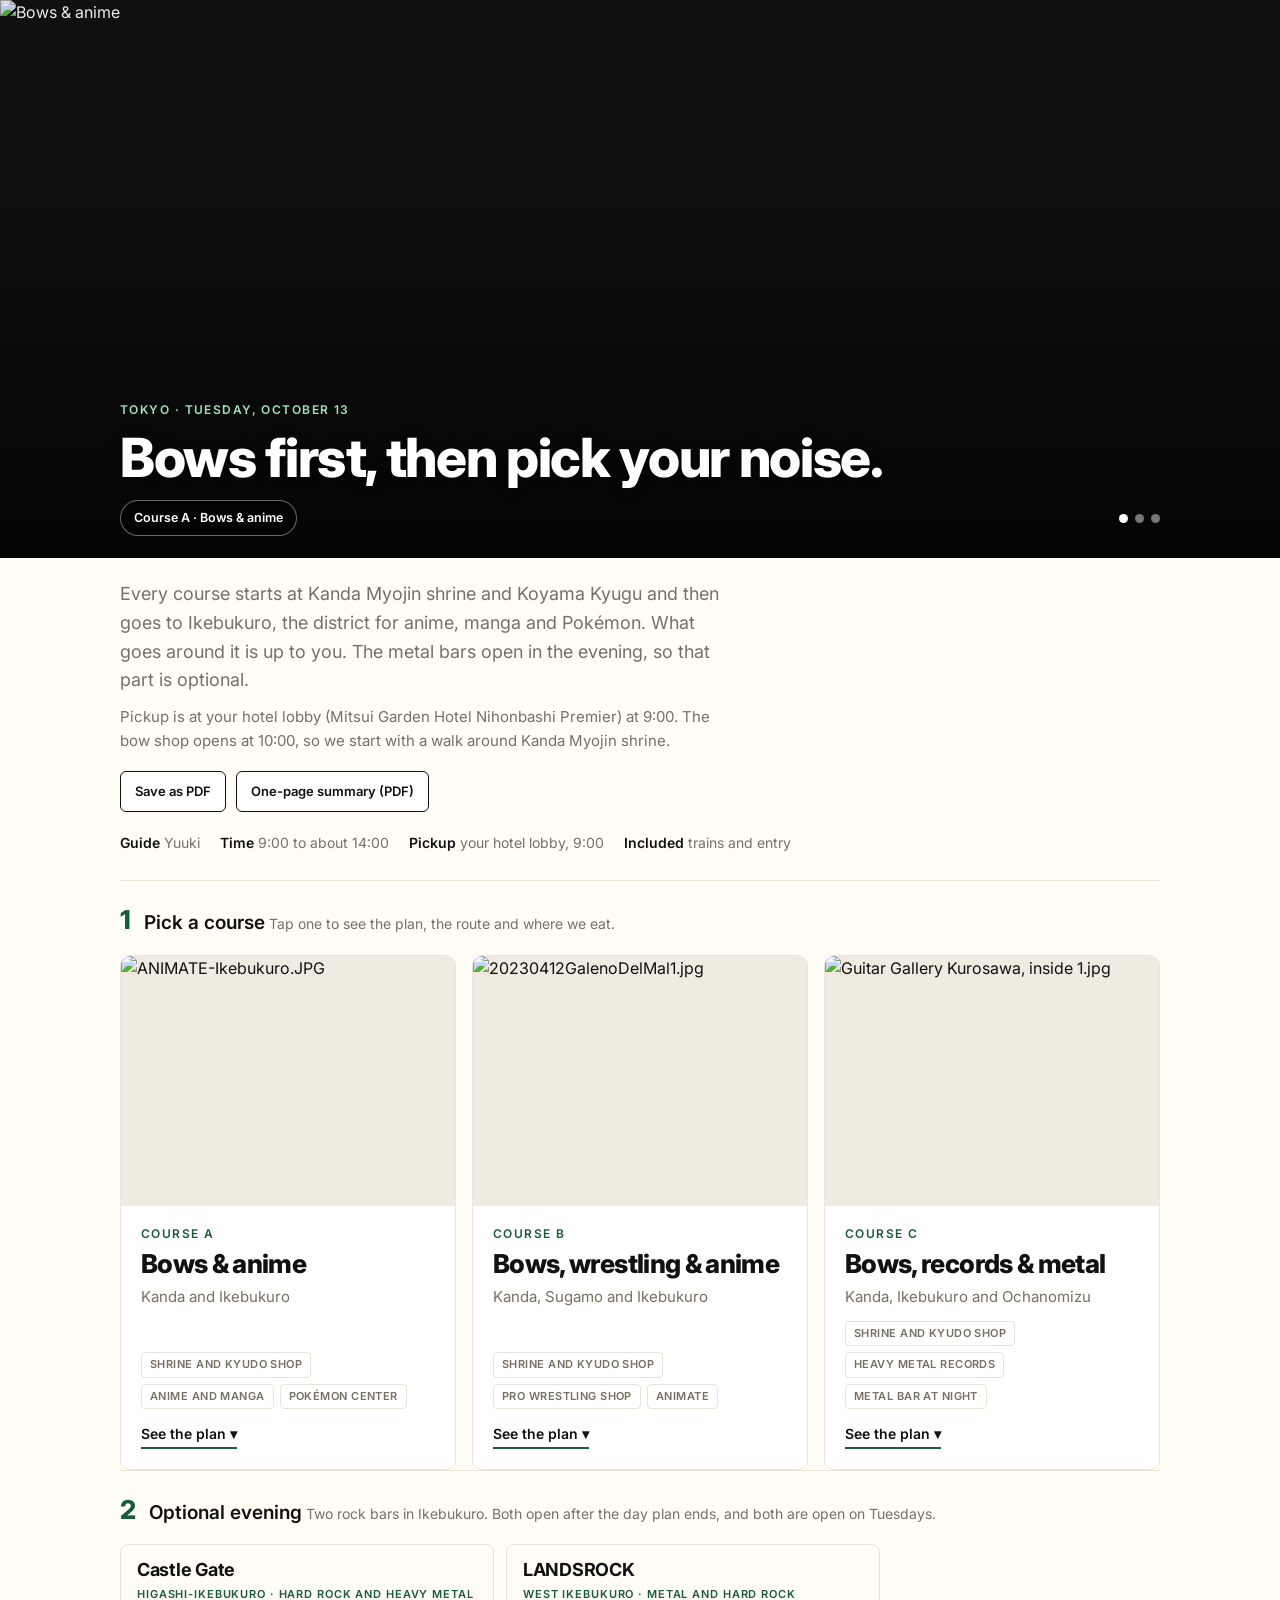
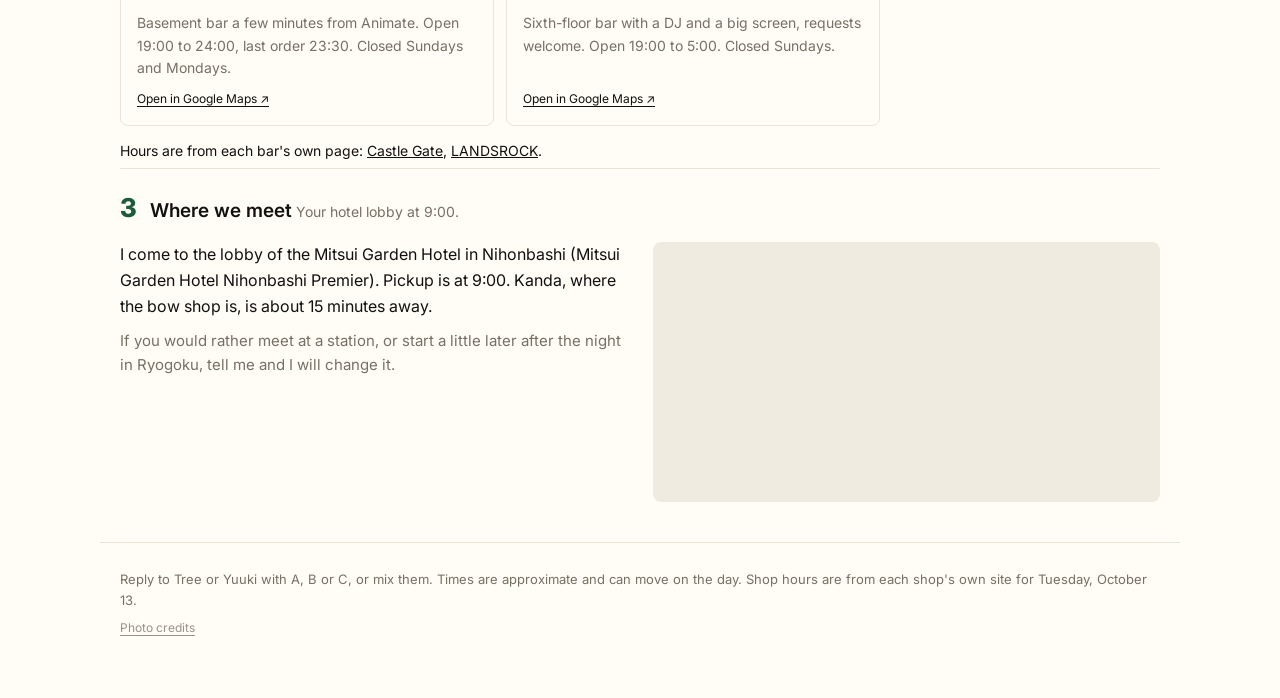
==== commit 3830d687: "Confirmed 9:00 pickup: add Kanda Myojin, shift courses to finish about 14:00 Co-Authored-By: Claude " ====
--- a/index.html
+++ b/index.html
@@ -142,10 +142,10 @@
 <div class="snav"><button class="slabel" type="button"></button><div class="dots"><button type="button" aria-label="Show course A"></button><button type="button" aria-label="Show course B"></button><button type="button" aria-label="Show course C"></button></div></div>
 </div></div>
 <div class="wrap hbody">
-<p>Every course starts at Koyama Kyugu and then goes to Ikebukuro, the district for anime, manga and Pokémon. What goes around it is up to you. The metal bars open in the evening, so that part is optional.</p>
-<p style="font-size:15px;color:var(--mute);margin-top:10px">Pickup is at your hotel lobby (Mitsui Garden Hotel Nihonbashi Premier). The time is still to be confirmed; this plan assumes about 10:00.</p>
+<p>Every course starts at Kanda Myojin shrine and Koyama Kyugu and then goes to Ikebukuro, the district for anime, manga and Pokémon. What goes around it is up to you. The metal bars open in the evening, so that part is optional.</p>
+<p style="font-size:15px;color:var(--mute);margin-top:10px">Pickup is at your hotel lobby (Mitsui Garden Hotel Nihonbashi Premier) at 9:00. The bow shop opens at 10:00, so we start with a walk around Kanda Myojin shrine.</p>
 <div class="tools"><button class="tool" type="button" onclick="window.print()">Save as PDF</button><a class="tool" href="patrick-ikebukuro-oct13.pdf" target="_blank" rel="noopener">One-page summary (PDF)</a></div>
-<ul class="facts"><li><b>Guide</b> Yuuki</li><li><b>Time</b> about 10:00 to 15:00 if we start at 10:00</li><li><b>Pickup</b> your hotel lobby, time to be confirmed</li><li><b>Included</b> trains and entry</li></ul>
+<ul class="facts"><li><b>Guide</b> Yuuki</li><li><b>Time</b> 9:00 to about 14:00</li><li><b>Pickup</b> your hotel lobby, 9:00</li><li><b>Included</b> trains and entry</li></ul>
 </div>
 </header>
 <div class="wrap">
@@ -153,54 +153,54 @@
 <div class="menu"><button class="mcard" type="button" data-course="A" aria-expanded="false" aria-controls="detail-A">
 <img src="https://upload.wikimedia.org/wikipedia/commons/c/c5/ANIMATE-Ikebukuro.JPG" alt="ANIMATE-Ikebukuro.JPG" loading="lazy">
 <span class="mb"><span class="mk">Course A</span><span class="mt">Bows &amp; anime</span>
-<span class="mtag">Kanda and Ikebukuro</span><ul class="mch"><li>Kyudo shop</li><li>Anime and manga</li><li>Pokémon Center</li></ul><span class="mopen">See the plan</span></span></button><button class="mcard" type="button" data-course="B" aria-expanded="false" aria-controls="detail-B">
+<span class="mtag">Kanda and Ikebukuro</span><ul class="mch"><li>Shrine and kyudo shop</li><li>Anime and manga</li><li>Pokémon Center</li></ul><span class="mopen">See the plan</span></span></button><button class="mcard" type="button" data-course="B" aria-expanded="false" aria-controls="detail-B">
 <img src="https://thumb.wikimedia.org/wikipedia/commons/thumb/f/fb/20230412GalenoDelMal1.jpg/960px-20230412GalenoDelMal1.jpg" alt="20230412GalenoDelMal1.jpg" loading="lazy">
 <span class="mb"><span class="mk">Course B</span><span class="mt">Bows, wrestling &amp; anime</span>
-<span class="mtag">Kanda, Sugamo and Ikebukuro</span><ul class="mch"><li>Kyudo shop</li><li>Pro wrestling shop</li><li>Animate</li></ul><span class="mopen">See the plan</span></span></button><button class="mcard" type="button" data-course="C" aria-expanded="false" aria-controls="detail-C">
+<span class="mtag">Kanda, Sugamo and Ikebukuro</span><ul class="mch"><li>Shrine and kyudo shop</li><li>Pro wrestling shop</li><li>Animate</li></ul><span class="mopen">See the plan</span></span></button><button class="mcard" type="button" data-course="C" aria-expanded="false" aria-controls="detail-C">
 <img src="https://thumb.wikimedia.org/wikipedia/commons/thumb/a/a9/Guitar_Gallery_Kurosawa%2C_inside_1.jpg/960px-Guitar_Gallery_Kurosawa%2C_inside_1.jpg" alt="Guitar Gallery Kurosawa, inside 1.jpg" loading="lazy">
 <span class="mb"><span class="mk">Course C</span><span class="mt">Bows, records &amp; metal</span>
-<span class="mtag">Kanda, Ochanomizu and Ikebukuro</span><ul class="mch"><li>Kyudo shop</li><li>Heavy metal records</li><li>Metal bar at night</li></ul><span class="mopen">See the plan</span></span></button></div>
+<span class="mtag">Kanda, Ikebukuro and Ochanomizu</span><ul class="mch"><li>Shrine and kyudo shop</li><li>Heavy metal records</li><li>Metal bar at night</li></ul><span class="mopen">See the plan</span></span></button></div>
 <section class="detail" id="detail-A" hidden><div class="dwrap"><div class="dtop"></div>
 <div class="dhead"><div><p class="kicker">Course A · Kanda and Ikebukuro</p><h2>Bows &amp; anime</h2></div>
 <button class="dclose" type="button" aria-label="Close">Close ✕</button></div>
-<p class="why">The anime course. The bow shop first, then Ikebukuro: the big Animate store, spicy ramen, and the Pokémon Center in Sunshine City. A good Tuesday for it, because every shop is open.</p>
+<p class="why">The anime course. The shrine and the bow shop first, then Ikebukuro: the big Animate store, spicy ramen, and the Pokémon Center in Sunshine City. Everything is open by the time we arrive.</p>
 <div class="photos"><img src="https://thumb.wikimedia.org/wikipedia/commons/thumb/2/29/Professor_Inagaki_Genshiro.jpg/960px-Professor_Inagaki_Genshiro.jpg" alt="Professor Inagaki Genshiro.jpg" loading="lazy"><img src="https://thumb.wikimedia.org/wikipedia/commons/thumb/e/ec/Mega_Tokyo_Pok%C3%A9mon_Center_1.jpg/960px-Mega_Tokyo_Pok%C3%A9mon_Center_1.jpg" alt="Mega Tokyo Pokémon Center 1.jpg" loading="lazy"></div>
 <div class="dgrid">
-<div><h3>The day</h3><p class="moves" style="margin:0 0 10px">Times are if we start at 10:00, and they move with the pickup time.</p><ol class="steps"><li><b>10:00</b><div><strong>Pickup at your hotel lobby</strong><span>Pickup time to be confirmed; this plan assumes about 10:00. Kanda is about 10 minutes away by train and a short walk.</span></div></li><li><b>10:15</b><div><strong>Koyama Kyugu, Kanda main store</strong><span>Bow maker for over 200 years, with its own workshop for bows, arrows and gloves. You can hold the bows and ask the staff anything. This is the main stop, so we take our time.</span></div></li><li><b>11:30</b><div><strong>Train to Ikebukuro</strong><span>Marunouchi Line from Awajicho station, one minute from the bow shop. About 17 minutes, no changes.</span></div></li><li><b>12:00</b><div><strong>Animate Ikebukuro main store</strong><span>The flagship store of Japan's biggest anime shop chain. About 5 minutes on foot from the east exit. Manga, character goods, and the streets around it are full of anime shops.</span></div></li><li><b>13:10</b><div><strong>Lunch at Kikanbo Ikebukuro</strong><span>Spicy miso ramen with chili and Sichuan pepper. You can ask for it milder.</span></div></li><li><b>14:00</b><div><strong>Walk to Sunshine City</strong><span>Down Sunshine 60 Street, a long shopping street of anime, game and manga shops. About 15 minutes at a slow pace.</span></div></li><li><b>14:20</b><div><strong>Pokémon Center Mega Tokyo</strong><span>On the second floor of the Alpa shopping area in Sunshine City. The biggest Pokémon store in Tokyo.</span></div></li><li><b>15:00</b><div><strong>Done</strong><span>In Ikebukuro. Back to Nihonbashi is about 30 minutes: Marunouchi Line to Otemachi, then one stop on the Hanzomon Line. Or we split here.</span></div></li></ol></div>
-<div><h3>The route</h3><div class="mapbox"><iframe src="https://maps.google.com/maps?saddr=Mitsui+Garden+Hotel+Nihonbashi+Premier&daddr=Koyama+Kyugu+Kanda+to:Animate+Ikebukuro+Main+Store+to:Kikanbo+Ikebukuro+to:Pokemon+Center+Mega+Tokyo+Sunshine+City&output=embed" loading="lazy" title="Route for course A" referrerpolicy="no-referrer-when-downgrade"></iframe></div>
-<p class="moves">Hotel → Kanda about 10 min. Awajicho → Ikebukuro about 17 min on the Marunouchi Line. Animate → Kikanbo → Sunshine City is all on foot. <a href="https://www.google.com/maps/dir/?api=1&origin=Mitsui+Garden+Hotel+Nihonbashi+Premier&destination=Pokemon+Center+Mega+Tokyo+Sunshine+City&waypoints=Koyama+Kyugu+Kanda%7CAnimate+Ikebukuro+Main+Store%7CKikanbo+Ikebukuro&travelmode=transit" target="_blank" rel="noopener">Open the route in Google Maps ↗</a></p></div>
+<div><h3>The day</h3><ol class="steps"><li><b>9:00</b><div><strong>Pickup at your hotel lobby</strong><span>Confirmed for 9:00. Mitsukoshimae station is right next to the hotel.</span></div></li><li><b>9:15</b><div><strong>Train to Kanda Myojin</strong><span>Ginza Line from Mitsukoshimae to Suehirocho, about 5 minutes, then a short walk.</span></div></li><li><b>9:30</b><div><strong>Kanda Myojin shrine</strong><span>An old Edo shrine above Akihabara, popular with anime fans. We walk the grounds in the quiet before the bow shop opens.</span></div></li><li><b>10:00</b><div><strong>Walk to Koyama Kyugu</strong><span>About 15 minutes on foot, downhill.</span></div></li><li><b>10:15</b><div><strong>Koyama Kyugu, Kanda main store</strong><span>Bow maker for over 200 years, with its own workshop for bows, arrows and gloves. It opens at 10:00. You can hold the bows and ask the staff anything. This is the main stop, so we take our time.</span></div></li><li><b>11:00</b><div><strong>Train to Ikebukuro</strong><span>Marunouchi Line from Awajicho station, one minute from the bow shop. About 17 minutes, no changes.</span></div></li><li><b>11:30</b><div><strong>Animate Ikebukuro main store</strong><span>The flagship store of Japan's biggest anime shop chain. About 5 minutes on foot from the east exit. Manga, character goods, and the streets around it are full of anime shops.</span></div></li><li><b>12:30</b><div><strong>Lunch at Kikanbo Ikebukuro</strong><span>Spicy miso ramen with chili and Sichuan pepper. You can ask for it milder.</span></div></li><li><b>13:15</b><div><strong>Walk to Sunshine City</strong><span>Down Sunshine 60 Street, a long shopping street of anime, game and manga shops. About 15 minutes at a slow pace.</span></div></li><li><b>13:30</b><div><strong>Pokémon Center Mega Tokyo</strong><span>On the second floor of the Alpa shopping area in Sunshine City. The biggest Pokémon store in Tokyo.</span></div></li><li><b>14:00</b><div><strong>Done</strong><span>In Ikebukuro. Back to Nihonbashi is about 30 minutes: Marunouchi Line to Otemachi, then one stop on the Hanzomon Line. Or we split here.</span></div></li></ol></div>
+<div><h3>The route</h3><div class="mapbox"><iframe src="https://maps.google.com/maps?saddr=Mitsui+Garden+Hotel+Nihonbashi+Premier&daddr=Kanda+Myojin+to:Koyama+Kyugu+Kanda+to:Animate+Ikebukuro+Main+Store+to:Kikanbo+Ikebukuro+to:Pokemon+Center+Mega+Tokyo+Sunshine+City&output=embed" loading="lazy" title="Route for course A" referrerpolicy="no-referrer-when-downgrade"></iframe></div>
+<p class="moves">Hotel → Kanda Myojin about 5 min on the Ginza Line plus a short walk. Awajicho → Ikebukuro about 17 min on the Marunouchi Line. In Ikebukuro everything is on foot. <a href="https://www.google.com/maps/dir/?api=1&origin=Mitsui+Garden+Hotel+Nihonbashi+Premier&destination=Pokemon+Center+Mega+Tokyo+Sunshine+City&waypoints=Kanda+Myojin%7CKoyama+Kyugu+Kanda%7CAnimate+Ikebukuro+Main+Store%7CKikanbo+Ikebukuro&travelmode=transit" target="_blank" rel="noopener">Open the route in Google Maps ↗</a></p></div>
 </div>
 <h3>Where we eat</h3><div class="eats" style="--n:1"><a class="eat" href="https://www.google.com/maps/search/?api=1&query=Kikanbo+Ikebukuro" target="_blank" rel="noopener"><img src="https://thumb.wikimedia.org/wikipedia/commons/thumb/8/8c/Very_hot_tsukemen_%28close-up%29.jpg/960px-Very_hot_tsukemen_%28close-up%29.jpg" alt="Very hot tsukemen (close-up).jpg" loading="lazy"><span class="eb"><strong>Kikanbo Ikebukuro</strong><em>Ikebukuro · spicy miso ramen</em><span>Red miso broth with chili and Sichuan pepper. You pick how hot and how numbing. Open 11:00 to 21:30.</span><i>Open in Google Maps ↗</i></span></a></div>
-<div class="notes"><p><b>Good for</b> The most anime of the three, and the least train time after the first ride.</p><p><b>Keep in mind</b> Kikanbo is spicy, but you can ask for it milder. The metal bars in Ikebukuro open at 19:00, after this plan ends.</p></div>
-<p class="links"><a href="https://koyama-kyugu.co.jp/store/" target="_blank" rel="noopener">Koyama Kyugu ↗</a> <a href="https://www.animate.co.jp/shop/ikebukuro/" target="_blank" rel="noopener">Animate Ikebukuro ↗</a> <a href="https://kikanbo.co.jp/pages/shop" target="_blank" rel="noopener">Kikanbo ↗</a> <a href="https://shop.pokemon.co.jp/ja/shop/pokemoncenter-megatokyo/" target="_blank" rel="noopener">Pokémon Center Mega Tokyo ↗</a></p>
+<div class="notes"><p><b>Good for</b> The most anime of the three, and only one long train ride.</p><p><b>Keep in mind</b> Kikanbo is spicy, but you can ask for it milder. The metal bars in Ikebukuro open at 19:00, after this plan ends.</p></div>
+<p class="links"><a href="https://www.kandamyoujin.or.jp/" target="_blank" rel="noopener">Kanda Myojin ↗</a> <a href="https://koyama-kyugu.co.jp/store/" target="_blank" rel="noopener">Koyama Kyugu ↗</a> <a href="https://www.animate.co.jp/shop/ikebukuro/" target="_blank" rel="noopener">Animate Ikebukuro ↗</a> <a href="https://kikanbo.co.jp/pages/shop" target="_blank" rel="noopener">Kikanbo ↗</a> <a href="https://shop.pokemon.co.jp/ja/shop/pokemoncenter-megatokyo/" target="_blank" rel="noopener">Pokémon Center Mega Tokyo ↗</a></p>
 <a class="choose" href="mailto:icchan417@gmail.com?subject=Oct 13 tour: I choose course A (Bows &amp; anime)">Choose course A</a>
 </div></section><section class="detail" id="detail-B" hidden><div class="dwrap"><div class="dtop"></div>
 <div class="dhead"><div><p class="kicker">Course B · Kanda, Sugamo and Ikebukuro</p><h2>Bows, wrestling &amp; anime</h2></div>
 <button class="dclose" type="button" aria-label="Close">Close ✕</button></div>
-<p class="why">The bow shop, ramen, then two floors of pro wrestling goods in Sugamo, and on to Animate in Ikebukuro. It is the day after Ryogoku, so you will have things to look for.</p>
+<p class="why">The shrine and the bow shop, then ramen, two floors of pro wrestling goods in Sugamo, and Animate in Ikebukuro. It is the day after Ryogoku, so you will have things to look for.</p>
 <div class="photos"><img src="https://thumb.wikimedia.org/wikipedia/commons/thumb/1/1e/20221107monstersparty.jpg/960px-20221107monstersparty.jpg" alt="20221107monstersparty.jpg" loading="lazy"><img src="https://upload.wikimedia.org/wikipedia/commons/2/2c/Animate_Ikebukuro.jpg" alt="Animate Ikebukuro.jpg" loading="lazy"></div>
 <div class="dgrid">
-<div><h3>The day</h3><p class="moves" style="margin:0 0 10px">Times are if we start at 10:00, and they move with the pickup time.</p><ol class="steps"><li><b>10:00</b><div><strong>Pickup at your hotel lobby</strong><span>Pickup time to be confirmed; this plan assumes about 10:00. Kanda is about 10 minutes away by train and a short walk.</span></div></li><li><b>10:15</b><div><strong>Koyama Kyugu, Kanda main store</strong><span>Bow maker for over 200 years, with its own workshop for bows, arrows and gloves. You can hold the bows and ask the staff anything. This is the main stop, so we take our time.</span></div></li><li><b>11:35</b><div><strong>Lunch at Kikanbo Kanda</strong><span>About 7 minutes on foot from the bow shop. Spicy miso ramen with chili and Sichuan pepper, and it opens at 11:00, so no line yet.</span></div></li><li><b>12:25</b><div><strong>Train to Sugamo</strong><span>JR Yamanote Line from Kanda. About 20 minutes, no changes.</span></div></li><li><b>12:50</b><div><strong>Toudoukan pro wrestling shop</strong><span>Two floors of wrestling and MMA goods: masks, costumes, signed items, old programs and figures. One minute from the north exit of Sugamo station.</span></div></li><li><b>13:45</b><div><strong>Train to Ikebukuro</strong><span>Yamanote Line, two stops, about 5 minutes.</span></div></li><li><b>14:00</b><div><strong>Animate Ikebukuro main store</strong><span>About 5 minutes on foot from the east exit. Manga, character goods, and anime shops on the streets around it.</span></div></li><li><b>15:00</b><div><strong>Done</strong><span>In Ikebukuro. Back to Nihonbashi is about 30 minutes: Marunouchi Line to Otemachi, then one stop on the Hanzomon Line.</span></div></li></ol></div>
-<div><h3>The route</h3><div class="mapbox"><iframe src="https://maps.google.com/maps?saddr=Mitsui+Garden+Hotel+Nihonbashi+Premier&daddr=Koyama+Kyugu+Kanda+to:Kikanbo+Kanda+Honten+to:Toudoukan+Sugamo+to:Animate+Ikebukuro+Main+Store&output=embed" loading="lazy" title="Route for course B" referrerpolicy="no-referrer-when-downgrade"></iframe></div>
-<p class="moves">Hotel → Kanda about 10 min. Kanda → Sugamo about 20 min on the Yamanote Line. Sugamo → Ikebukuro about 5 min. <a href="https://www.google.com/maps/dir/?api=1&origin=Mitsui+Garden+Hotel+Nihonbashi+Premier&destination=Animate+Ikebukuro+Main+Store&waypoints=Koyama+Kyugu+Kanda%7CKikanbo+Kanda+Honten%7CToudoukan+Sugamo&travelmode=transit" target="_blank" rel="noopener">Open the route in Google Maps ↗</a></p></div>
+<div><h3>The day</h3><ol class="steps"><li><b>9:00</b><div><strong>Pickup at your hotel lobby</strong><span>Confirmed for 9:00. Mitsukoshimae station is right next to the hotel.</span></div></li><li><b>9:15</b><div><strong>Train to Kanda Myojin</strong><span>Ginza Line from Mitsukoshimae to Suehirocho, about 5 minutes, then a short walk.</span></div></li><li><b>9:30</b><div><strong>Kanda Myojin shrine</strong><span>An old Edo shrine above Akihabara, popular with anime fans. We walk the grounds in the quiet before the bow shop opens.</span></div></li><li><b>10:00</b><div><strong>Walk to Koyama Kyugu</strong><span>About 15 minutes on foot, downhill.</span></div></li><li><b>10:15</b><div><strong>Koyama Kyugu, Kanda main store</strong><span>Bow maker for over 200 years, with its own workshop for bows, arrows and gloves. It opens at 10:00. You can hold the bows and ask the staff anything. This is the main stop, so we take our time.</span></div></li><li><b>11:00</b><div><strong>Lunch at Kikanbo Kanda</strong><span>About 7 minutes on foot from the bow shop. Spicy miso ramen with chili and Sichuan pepper. It opens at 11:00, so no line yet.</span></div></li><li><b>11:55</b><div><strong>Train to Sugamo</strong><span>JR Yamanote Line from Kanda. About 20 minutes, no changes.</span></div></li><li><b>12:20</b><div><strong>Toudoukan pro wrestling shop</strong><span>Two floors of wrestling and MMA goods: masks, costumes, signed items, old programs and figures. One minute from the north exit of Sugamo station.</span></div></li><li><b>13:10</b><div><strong>Train to Ikebukuro</strong><span>Yamanote Line, two stops, about 5 minutes.</span></div></li><li><b>13:20</b><div><strong>Animate Ikebukuro main store</strong><span>About 5 minutes on foot from the east exit. Manga, character goods, and anime shops on the streets around it.</span></div></li><li><b>14:00</b><div><strong>Done</strong><span>In Ikebukuro. Back to Nihonbashi is about 30 minutes: Marunouchi Line to Otemachi, then one stop on the Hanzomon Line.</span></div></li></ol></div>
+<div><h3>The route</h3><div class="mapbox"><iframe src="https://maps.google.com/maps?saddr=Mitsui+Garden+Hotel+Nihonbashi+Premier&daddr=Kanda+Myojin+to:Koyama+Kyugu+Kanda+to:Kikanbo+Kanda+Honten+to:Toudoukan+Sugamo+to:Animate+Ikebukuro+Main+Store&output=embed" loading="lazy" title="Route for course B" referrerpolicy="no-referrer-when-downgrade"></iframe></div>
+<p class="moves">Hotel → Kanda Myojin about 5 min on the Ginza Line plus a short walk. Kanda → Sugamo about 20 min on the Yamanote Line. Sugamo → Ikebukuro about 5 min. <a href="https://www.google.com/maps/dir/?api=1&origin=Mitsui+Garden+Hotel+Nihonbashi+Premier&destination=Animate+Ikebukuro+Main+Store&waypoints=Kanda+Myojin%7CKoyama+Kyugu+Kanda%7CKikanbo+Kanda+Honten%7CToudoukan+Sugamo&travelmode=transit" target="_blank" rel="noopener">Open the route in Google Maps ↗</a></p></div>
 </div>
 <h3>Where we eat</h3><div class="eats" style="--n:1"><a class="eat" href="https://www.google.com/maps/search/?api=1&query=Kikanbo+Kanda+Honten" target="_blank" rel="noopener"><img src="https://thumb.wikimedia.org/wikipedia/commons/thumb/8/8c/Very_hot_tsukemen_%28close-up%29.jpg/960px-Very_hot_tsukemen_%28close-up%29.jpg" alt="Very hot tsukemen (close-up).jpg" loading="lazy"><span class="eb"><strong>Kikanbo Kanda</strong><em>Kanda · spicy miso ramen</em><span>Red miso broth with chili and Sichuan pepper. You can ask for it milder. Open 11:00 to 21:30 Monday to Saturday.</span><i>Open in Google Maps ↗</i></span></a></div>
 <div class="notes"><p><b>Good for</b> The wrestling course. Toudoukan is open every day of the year and sells things you will not find at the venue.</p><p><b>Keep in mind</b> Three train rides, but short ones. Pokémon Center and the Ikebukuro metal bars are not in this plan; the bars open at 19:00.</p></div>
-<p class="links"><a href="https://koyama-kyugu.co.jp/store/" target="_blank" rel="noopener">Koyama Kyugu ↗</a> <a href="https://kikanbo.co.jp/pages/shop" target="_blank" rel="noopener">Kikanbo ↗</a> <a href="https://toudoukan.com/" target="_blank" rel="noopener">Toudoukan ↗</a> <a href="https://www.animate.co.jp/shop/ikebukuro/" target="_blank" rel="noopener">Animate Ikebukuro ↗</a></p>
+<p class="links"><a href="https://www.kandamyoujin.or.jp/" target="_blank" rel="noopener">Kanda Myojin ↗</a> <a href="https://koyama-kyugu.co.jp/store/" target="_blank" rel="noopener">Koyama Kyugu ↗</a> <a href="https://kikanbo.co.jp/pages/shop" target="_blank" rel="noopener">Kikanbo ↗</a> <a href="https://toudoukan.com/" target="_blank" rel="noopener">Toudoukan ↗</a> <a href="https://www.animate.co.jp/shop/ikebukuro/" target="_blank" rel="noopener">Animate Ikebukuro ↗</a></p>
 <a class="choose" href="mailto:icchan417@gmail.com?subject=Oct 13 tour: I choose course B (Bows, wrestling &amp; anime)">Choose course B</a>
 </div></section><section class="detail" id="detail-C" hidden><div class="dwrap"><div class="dtop"></div>
-<div class="dhead"><div><p class="kicker">Course C · Kanda, Ochanomizu and Ikebukuro</p><h2>Bows, records &amp; metal</h2></div>
+<div class="dhead"><div><p class="kicker">Course C · Kanda, Ikebukuro and Ochanomizu</p><h2>Bows, records &amp; metal</h2></div>
 <button class="dclose" type="button" aria-label="Close">Close ✕</button></div>
-<p class="why">The music course. The bow shop, then the world&#x27;s biggest hard rock and heavy metal record store, and a second rock record store in Ikebukuro. At night, if you want, a metal bar.</p>
+<p class="why">The music course. The shrine and the bow shop, then an early ramen and a rock record store in Ikebukuro, then the world&#x27;s biggest hard rock and heavy metal record store in Ochanomizu, close to Kanda on the way home. At night, if you want, a metal bar.</p>
 <div class="photos"><img src="https://thumb.wikimedia.org/wikipedia/commons/thumb/4/41/Takamine_Premium_Shop_G-Club_Shibuya.jpg/960px-Takamine_Premium_Shop_G-Club_Shibuya.jpg" alt="Takamine Premium Shop G-Club Shibuya.jpg" loading="lazy"><img src="https://thumb.wikimedia.org/wikipedia/commons/thumb/2/29/Professor_Inagaki_Genshiro.jpg/960px-Professor_Inagaki_Genshiro.jpg" alt="Professor Inagaki Genshiro.jpg" loading="lazy"></div>
 <div class="dgrid">
-<div><h3>The day</h3><p class="moves" style="margin:0 0 10px">Times are if we start at 10:00, and they move with the pickup time.</p><ol class="steps"><li><b>10:00</b><div><strong>Pickup at your hotel lobby</strong><span>Pickup time to be confirmed; this plan assumes about 10:00. Kanda is about 10 minutes away by train and a short walk.</span></div></li><li><b>10:15</b><div><strong>Koyama Kyugu, Kanda main store</strong><span>Bow maker for over 200 years, with its own workshop for bows, arrows and gloves. You can hold the bows and ask the staff anything. This is the main stop, so we take our time.</span></div></li><li><b>11:30</b><div><strong>Walk to Ochanomizu</strong><span>About 10 minutes. Guitar shops line the streets here. Hours differ shop by shop, so we look from outside until the metal store opens.</span></div></li><li><b>12:00</b><div><strong>Disk Union Hard Rock / Heavy Metal store</strong><span>In the basement by Ochanomizu station, only rock and metal. Japanese pressings with the paper obi, new and used. Opens at 12:00 on weekdays.</span></div></li><li><b>12:50</b><div><strong>Train to Ikebukuro</strong><span>Marunouchi Line from Ochanomizu. About 15 minutes, no changes.</span></div></li><li><b>13:20</b><div><strong>Lunch at Kikanbo Ikebukuro</strong><span>Spicy miso ramen with chili and Sichuan pepper. You can ask for it milder.</span></div></li><li><b>14:10</b><div><strong>Disk Union Ikebukuro</strong><span>Rock records and band T-shirts on the 9th floor, open 12:00 to 20:00. A short walk south-east of the station.</span></div></li><li><b>15:00</b><div><strong>Done</strong><span>In Ikebukuro. Or stay for the evening option below.</span></div></li><li><b>19:00</b><div><strong>Optional evening finish: Castle Gate</strong><span>Rock bar for hard rock and heavy metal in Higashi-Ikebukuro. It opens at 19:00, so this is after our day. Open Tuesday, last order 23:30. Say the word and I will meet you there.</span></div></li></ol></div>
-<div><h3>The route</h3><div class="mapbox"><iframe src="https://maps.google.com/maps?saddr=Mitsui+Garden+Hotel+Nihonbashi+Premier&daddr=Koyama+Kyugu+Kanda+to:Disk+Union+Ochanomizu+Hard+Rock+Heavy+Metal+to:Kikanbo+Ikebukuro+to:Disk+Union+Ikebukuro+to:Rock+Bar+Castle+gate+Ikebukuro&output=embed" loading="lazy" title="Route for course C" referrerpolicy="no-referrer-when-downgrade"></iframe></div>
-<p class="moves">Hotel → Kanda about 10 min. Kanda → Ochanomizu 10 min on foot. Ochanomizu → Ikebukuro about 15 min on the Marunouchi Line. <a href="https://www.google.com/maps/dir/?api=1&origin=Mitsui+Garden+Hotel+Nihonbashi+Premier&destination=Rock+Bar+Castle+gate+Ikebukuro&waypoints=Koyama+Kyugu+Kanda%7CDisk+Union+Ochanomizu+Hard+Rock+Heavy+Metal%7CKikanbo+Ikebukuro%7CDisk+Union+Ikebukuro&travelmode=transit" target="_blank" rel="noopener">Open the route in Google Maps ↗</a></p></div>
+<div><h3>The day</h3><ol class="steps"><li><b>9:00</b><div><strong>Pickup at your hotel lobby</strong><span>Confirmed for 9:00. Mitsukoshimae station is right next to the hotel.</span></div></li><li><b>9:15</b><div><strong>Train to Kanda Myojin</strong><span>Ginza Line from Mitsukoshimae to Suehirocho, about 5 minutes, then a short walk.</span></div></li><li><b>9:30</b><div><strong>Kanda Myojin shrine</strong><span>An old Edo shrine above Akihabara, popular with anime fans. We walk the grounds in the quiet before the bow shop opens.</span></div></li><li><b>10:00</b><div><strong>Walk to Koyama Kyugu</strong><span>About 15 minutes on foot, downhill.</span></div></li><li><b>10:15</b><div><strong>Koyama Kyugu, Kanda main store</strong><span>Bow maker for over 200 years, with its own workshop for bows, arrows and gloves. It opens at 10:00. You can hold the bows and ask the staff anything. This is the main stop, so we take our time.</span></div></li><li><b>11:00</b><div><strong>Train to Ikebukuro</strong><span>Marunouchi Line from Awajicho station, one minute from the bow shop. About 17 minutes, no changes.</span></div></li><li><b>11:20</b><div><strong>Early lunch at Kikanbo Ikebukuro</strong><span>Spicy miso ramen with chili and Sichuan pepper, just after it opens at 11:00. You can ask for it milder.</span></div></li><li><b>12:10</b><div><strong>Disk Union Ikebukuro</strong><span>Rock records and band T-shirts on the 9th floor, open from 12:00. A short walk south-east of the station.</span></div></li><li><b>13:00</b><div><strong>Train to Ochanomizu</strong><span>Marunouchi Line, about 15 minutes, no changes.</span></div></li><li><b>13:15</b><div><strong>Disk Union Hard Rock / Heavy Metal store</strong><span>In the basement by Ochanomizu station, only rock and metal. Japanese pressings with the paper obi, new and used. Guitar shops line the streets nearby.</span></div></li><li><b>14:00</b><div><strong>Done</strong><span>At Ochanomizu, close to Kanda. Back to Nihonbashi is about 15 minutes, or stay for the evening option below.</span></div></li><li><b>19:00</b><div><strong>Optional evening finish: Castle Gate</strong><span>Rock bar for hard rock and heavy metal in Higashi-Ikebukuro. It opens at 19:00, so this is after our day. Open Tuesday, last order 23:30. Say the word and I will meet you there.</span></div></li></ol></div>
+<div><h3>The route</h3><div class="mapbox"><iframe src="https://maps.google.com/maps?saddr=Mitsui+Garden+Hotel+Nihonbashi+Premier&daddr=Kanda+Myojin+to:Koyama+Kyugu+Kanda+to:Kikanbo+Ikebukuro+to:Disk+Union+Ikebukuro+to:Disk+Union+Ochanomizu+Hard+Rock+Heavy+Metal+to:Rock+Bar+Castle+gate+Ikebukuro&output=embed" loading="lazy" title="Route for course C" referrerpolicy="no-referrer-when-downgrade"></iframe></div>
+<p class="moves">Hotel → Kanda Myojin about 5 min on the Ginza Line plus a short walk. Awajicho → Ikebukuro about 17 min on the Marunouchi Line, and about 15 min back to Ochanomizu. <a href="https://www.google.com/maps/dir/?api=1&origin=Mitsui+Garden+Hotel+Nihonbashi+Premier&destination=Rock+Bar+Castle+gate+Ikebukuro&waypoints=Kanda+Myojin%7CKoyama+Kyugu+Kanda%7CKikanbo+Ikebukuro%7CDisk+Union+Ikebukuro%7CDisk+Union+Ochanomizu+Hard+Rock+Heavy+Metal&travelmode=transit" target="_blank" rel="noopener">Open the route in Google Maps ↗</a></p></div>
 </div>
 <h3>Where we eat</h3><div class="eats" style="--n:1"><a class="eat" href="https://www.google.com/maps/search/?api=1&query=Kikanbo+Ikebukuro" target="_blank" rel="noopener"><img src="https://thumb.wikimedia.org/wikipedia/commons/thumb/8/8c/Very_hot_tsukemen_%28close-up%29.jpg/960px-Very_hot_tsukemen_%28close-up%29.jpg" alt="Very hot tsukemen (close-up).jpg" loading="lazy"><span class="eb"><strong>Kikanbo Ikebukuro</strong><em>Ikebukuro · spicy miso ramen</em><span>Red miso broth with chili and Sichuan pepper. You pick how hot and how numbing. Open 11:00 to 21:30.</span><i>Open in Google Maps ↗</i></span></a></div>
-<div class="notes"><p><b>Good for</b> Metal records in the morning and a metal bar at night, with the bow shop in between.</p><p><b>Keep in mind</b> The metal record store opens at 12:00, so the bow shop comes first. The bar is an evening add-on, not part of the 10:00 to 15:00 plan.</p></div>
-<p class="links"><a href="https://koyama-kyugu.co.jp/store/" target="_blank" rel="noopener">Koyama Kyugu ↗</a> <a href="https://diskunion.net/shop/ochanomizu_metal" target="_blank" rel="noopener">Disk Union Hard Rock / Heavy Metal ↗</a> <a href="https://diskunion.net/shop/ikebukuro" target="_blank" rel="noopener">Disk Union Ikebukuro ↗</a> <a href="https://peraichi.com/landing_pages/view/castlegate" target="_blank" rel="noopener">Castle Gate ↗</a></p>
+<div class="notes"><p><b>Good for</b> Metal records in the day and a metal bar at night, with the bow shop in between. The day ends near Kanda.</p><p><b>Keep in mind</b> Both record stores open at 12:00 on weekdays, so we eat first. The bar is an evening add-on, not part of the 9:00 to 14:00 plan.</p></div>
+<p class="links"><a href="https://www.kandamyoujin.or.jp/" target="_blank" rel="noopener">Kanda Myojin ↗</a> <a href="https://koyama-kyugu.co.jp/store/" target="_blank" rel="noopener">Koyama Kyugu ↗</a> <a href="https://diskunion.net/shop/ikebukuro" target="_blank" rel="noopener">Disk Union Ikebukuro ↗</a> <a href="https://diskunion.net/shop/ochanomizu_metal" target="_blank" rel="noopener">Disk Union Hard Rock / Heavy Metal ↗</a> <a href="https://peraichi.com/landing_pages/view/castlegate" target="_blank" rel="noopener">Castle Gate ↗</a></p>
 <a class="choose" href="mailto:icchan417@gmail.com?subject=Oct 13 tour: I choose course C (Bows, records &amp; metal)">Choose course C</a>
 </div></section>
 <div class="sechead"><span class="n">2</span><div><b>Optional evening</b> <span>Two rock bars in Ikebukuro. Both open after the day plan ends, and both are open on Tuesdays.</span></div></div>
@@ -209,14 +209,14 @@
 <a class="eat" href="https://www.google.com/maps/search/?api=1&query=LANDSROCK+Ikebukuro" target="_blank" rel="noopener"><span class="eb"><strong>LANDSROCK</strong><em>West Ikebukuro · metal and hard rock</em><span>Sixth-floor bar with a DJ and a big screen, requests welcome. Open 19:00 to 5:00. Closed Sundays.</span><i>Open in Google Maps ↗</i></span></a>
 </div>
 <p class="hint" style="margin:0 0 6px;font-size:14px">Hours are from each bar's own page: <a href="https://peraichi.com/landing_pages/view/castlegate" target="_blank" rel="noopener">Castle Gate</a>, <a href="https://lands-rock.com/" target="_blank" rel="noopener">LANDSROCK</a>.</p>
-<div class="sechead"><span class="n">3</span><div><b>Where we meet</b> <span>Your hotel lobby, time to be confirmed (this plan assumes about 10:00).</span></div></div>
+<div class="sechead"><span class="n">3</span><div><b>Where we meet</b> <span>Your hotel lobby at 9:00.</span></div></div>
 <div class="arrival">
-<div><p>I come to the lobby of the Mitsui Garden Hotel in Nihonbashi (Mitsui Garden Hotel Nihonbashi Premier). Pickup time is to be confirmed; the plan assumes about 10:00. Kanda, where the bow shop is, is about 10 minutes away.</p>
+<div><p>I come to the lobby of the Mitsui Garden Hotel in Nihonbashi (Mitsui Garden Hotel Nihonbashi Premier). Pickup is at 9:00. Kanda, where the bow shop is, is about 15 minutes away.</p>
 <p class="hint">If you would rather meet at a station, or start a little later after the night in Ryogoku, tell me and I will change it.</p></div>
 <div class="mapbox"><iframe src="https://maps.google.com/maps?q=Mitsui+Garden+Hotel+Nihonbashi+Premier&output=embed&z=12" loading="lazy" title="Mitsui Garden Hotel Nihonbashi" referrerpolicy="no-referrer-when-downgrade"></iframe></div>
 </div>
 </div>
-<footer class="wrap"><p>Reply to Tree or Yuuki with A, B or C, or mix them. Times are approximate and assume a 10:00 start; they move with the pickup time. Shop hours are from each shop's own site for Tuesday, October 13.</p>
+<footer class="wrap"><p>Reply to Tree or Yuuki with A, B or C, or mix them. Times are approximate and can move on the day. Shop hours are from each shop's own site for Tuesday, October 13.</p>
 <details class="cred"><summary>Photo credits</summary><p>ANIMATE-Ikebukuro.JPG by Itasan (CC BY-SA 3.0); Professor Inagaki Genshiro.jpg (CC BY-SA 3.0); Mega Tokyo Pokémon Center 1.jpg by Maplestrip (CC BY 3.0); Very hot tsukemen (close-up).jpg (CC BY 2.0); 20230412GalenoDelMal1.jpg (CC BY-SA 4.0); 20221107monstersparty.jpg (CC BY-SA 4.0); Animate Ikebukuro.jpg by User:(WT-shared) Trsqr (CC BY-SA 4.0); Guitar Gallery Kurosawa, inside 1.jpg (CC BY 2.0); Takamine Premium Shop G-Club Shibuya.jpg (CC BY-SA 2.0), via Wikimedia Commons.</p></details></footer>
 <script>
 (function(){
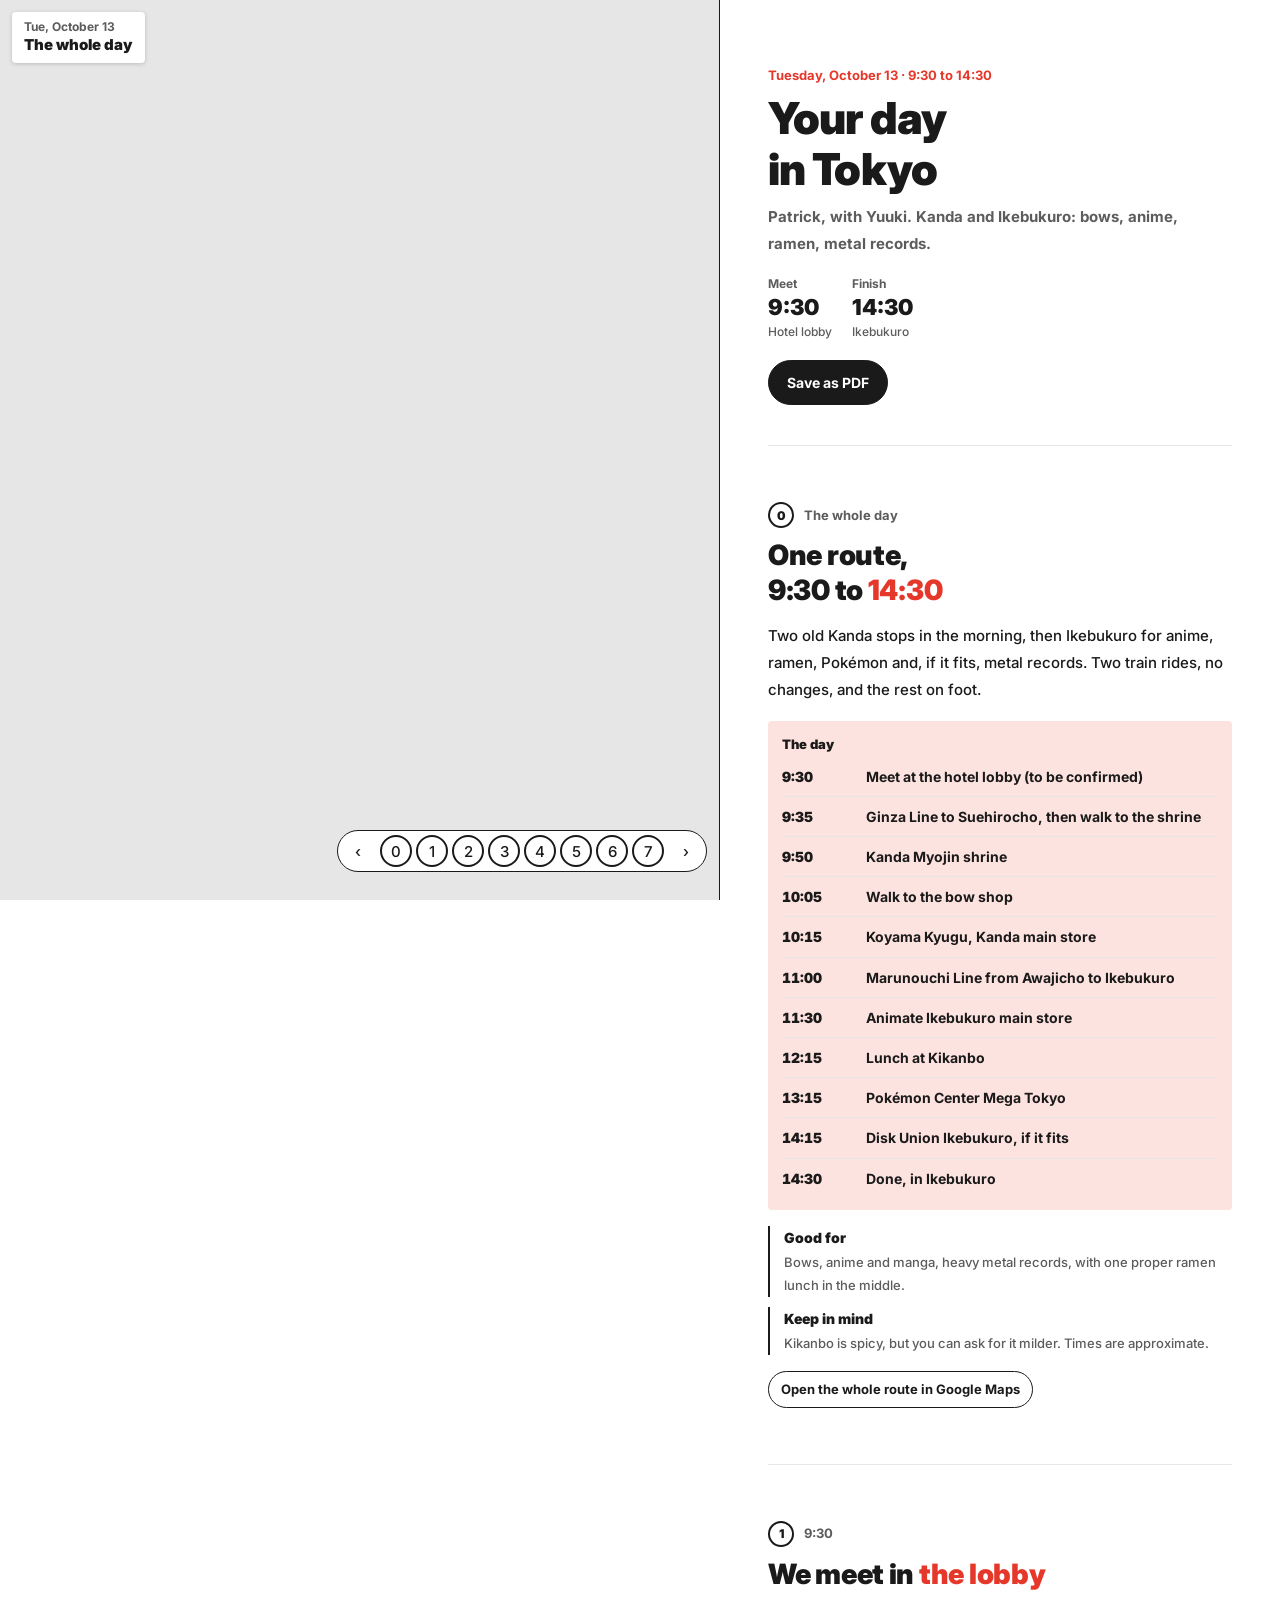
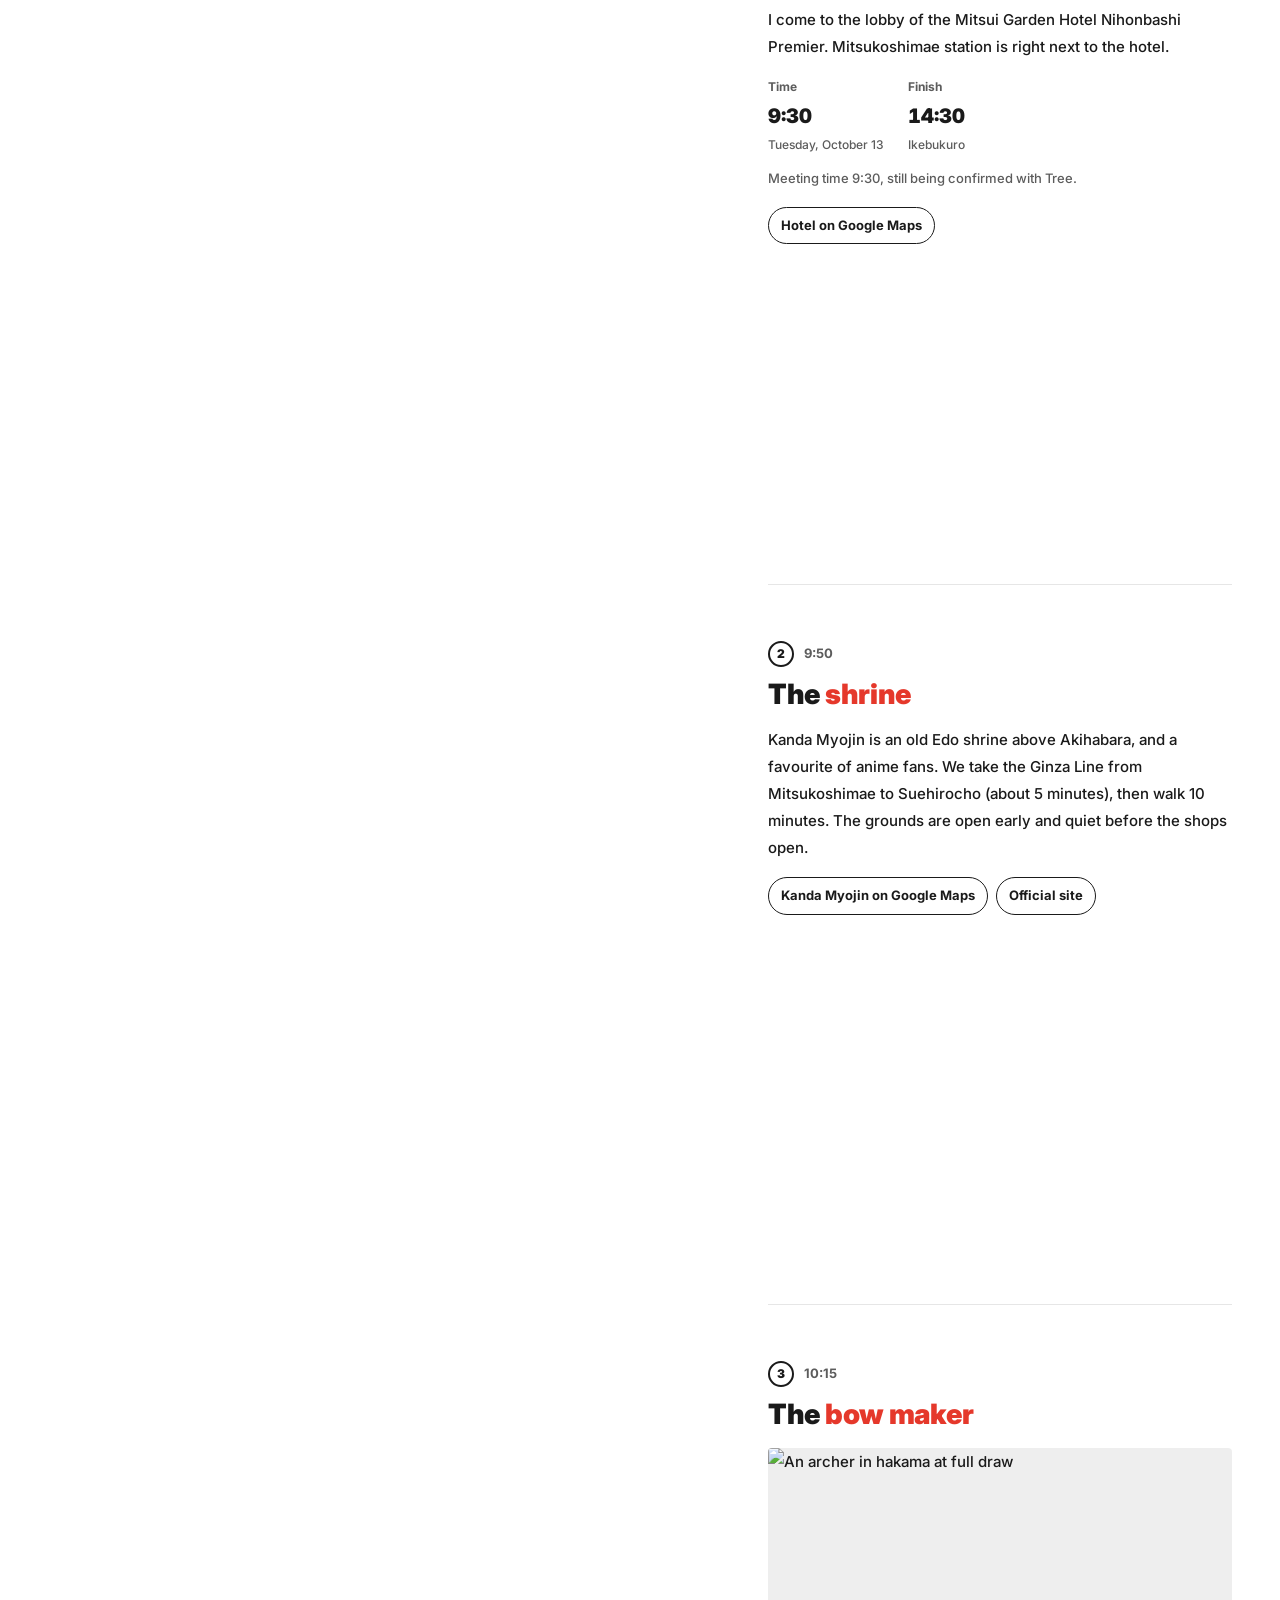
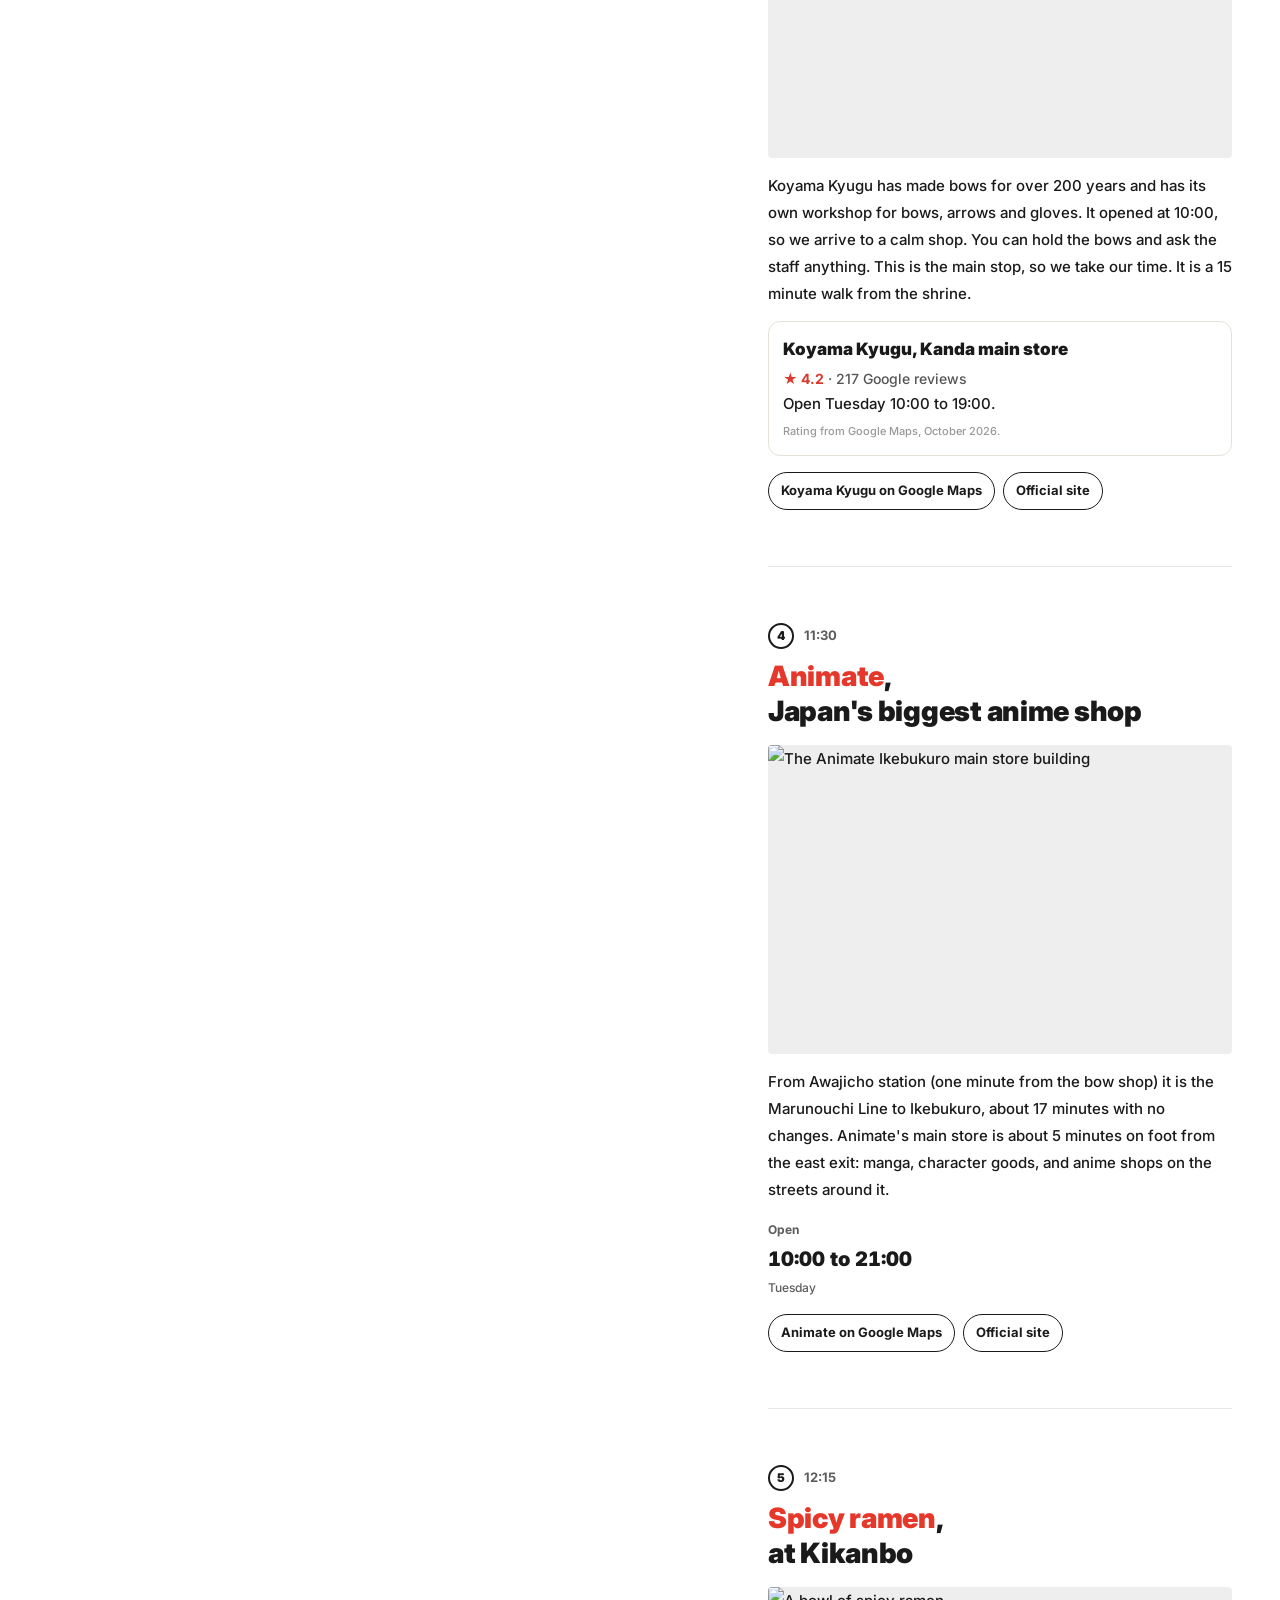
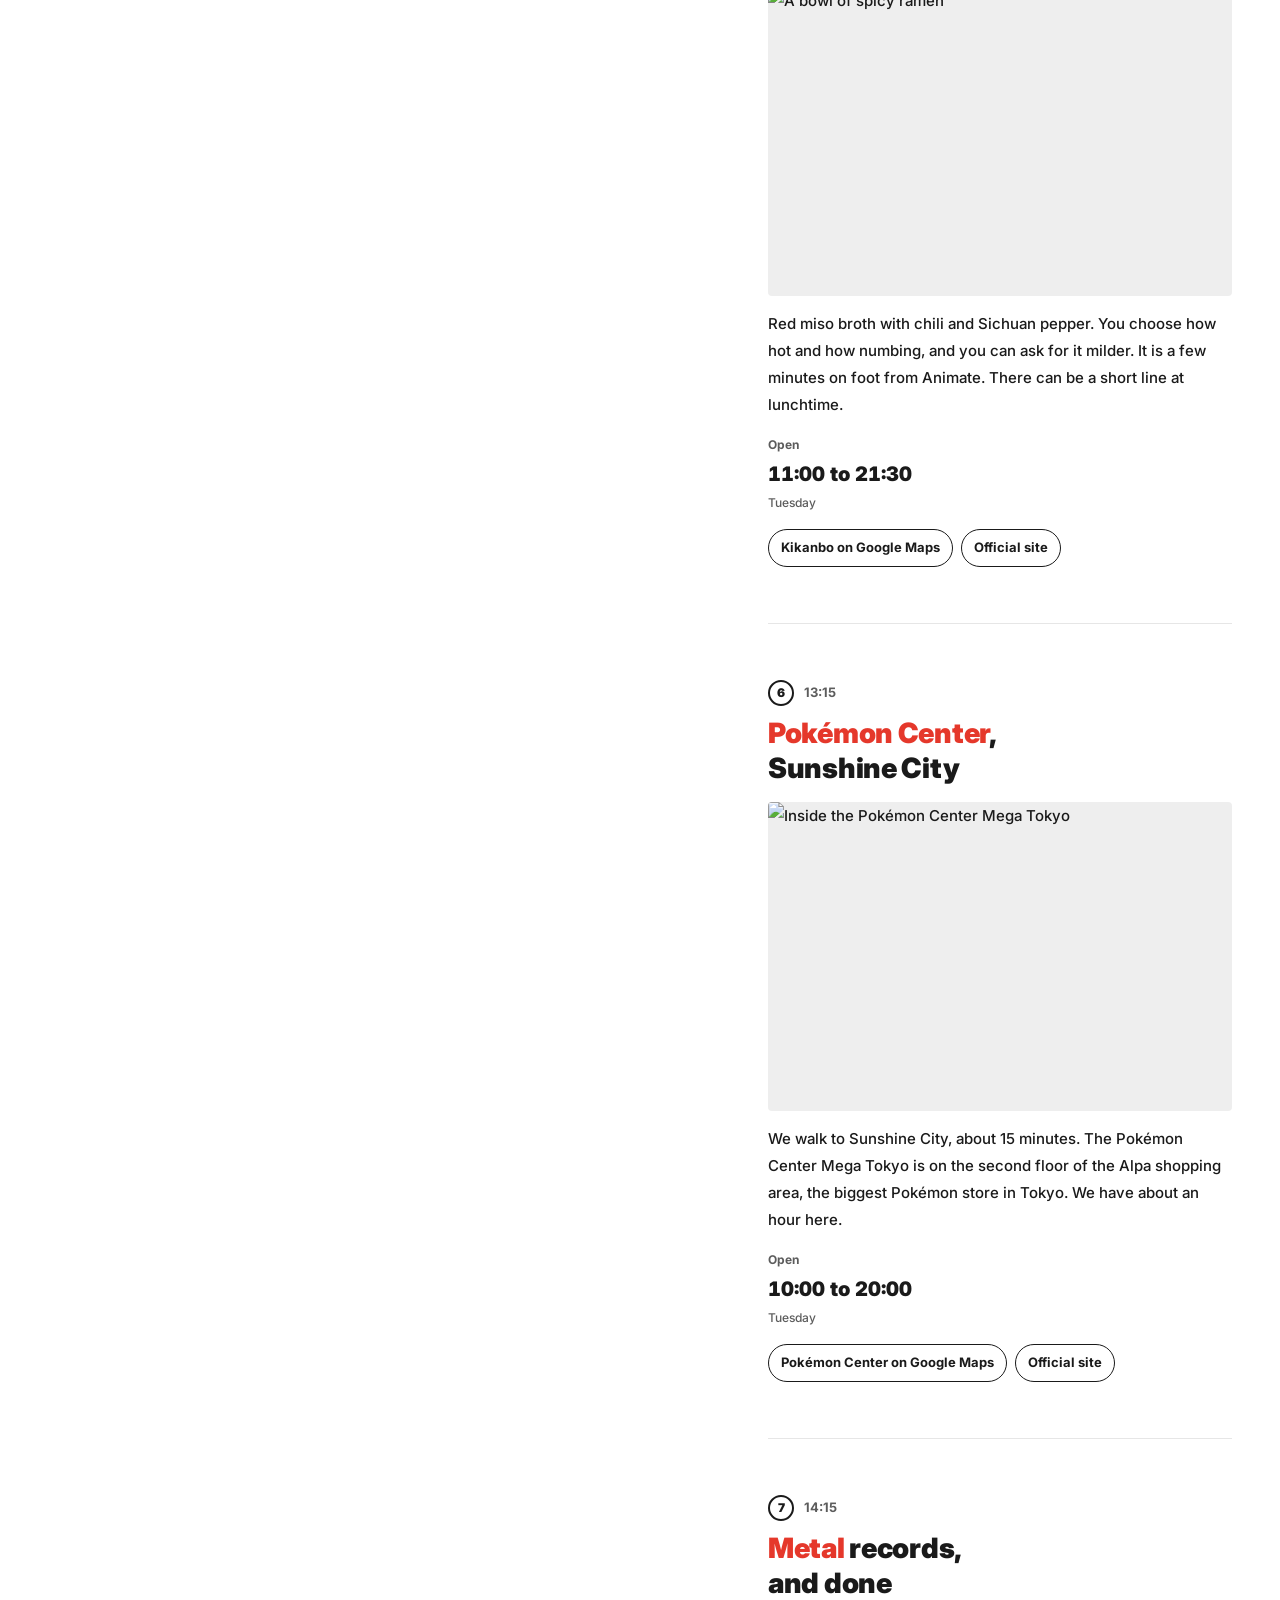
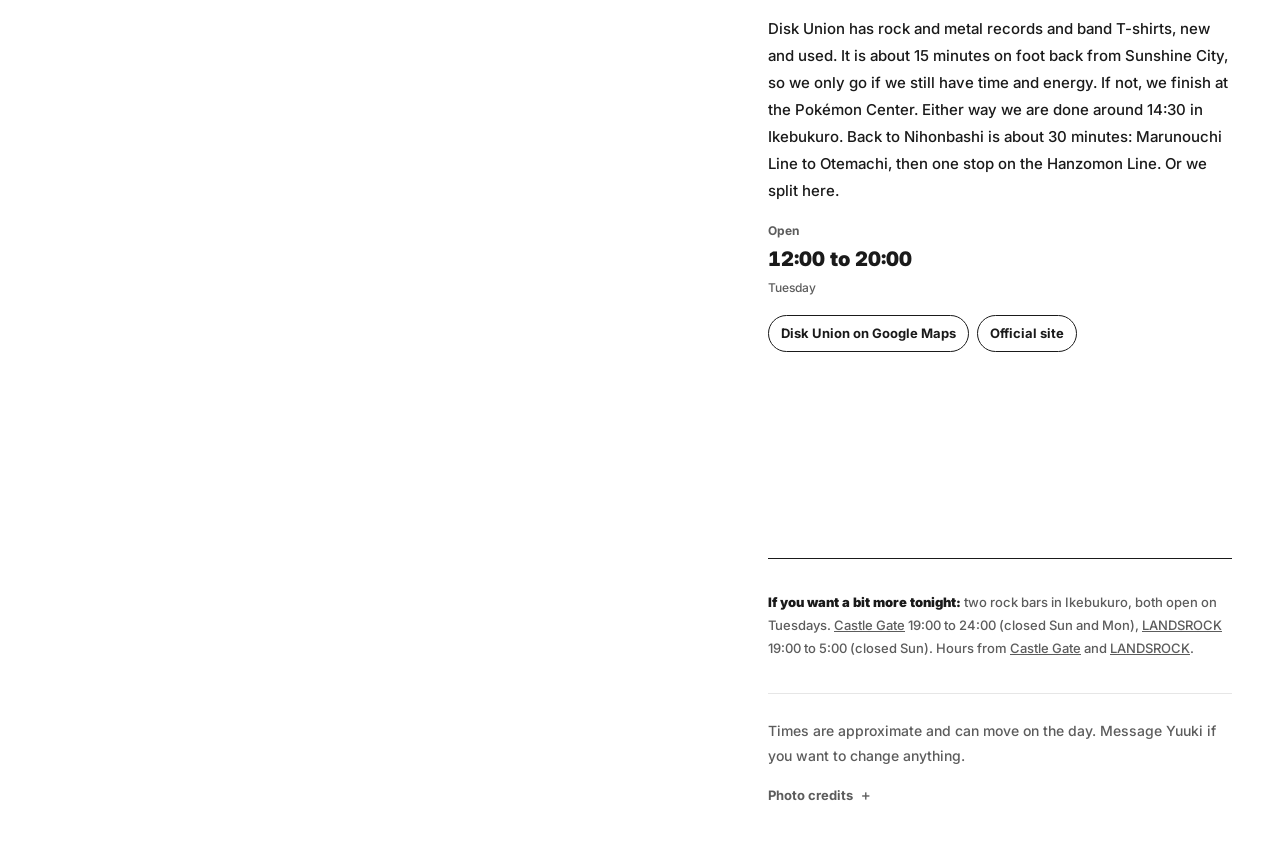
==== commit 72fe52b2: "One-course version: meet 9:30, Kanda Myojin, Koyama Kyugu, Ikebukuro; map-follows-stop layout and on" ====
--- a/index.html
+++ b/index.html
@@ -1,264 +1,168 @@
-<!doctype html><html lang="en"><head><meta charset="utf-8"><meta name="viewport" content="width=device-width,initial-scale=1">
-<title>Tokyo, Tuesday October 13: three courses for Patrick</title><meta name="robots" content="noindex">
-<link rel="preconnect" href="https://fonts.googleapis.com"><link href="https://fonts.googleapis.com/css2?family=Inter:wght@400;500;600;700;800&display=swap" rel="stylesheet">
-<style>
-:root{--bg:#fffdf6;--card:#fff;--ink:#111;--mute:#767065;--line:#eae4d6;--acc:#1a5c3a;--r:10px}
-*{box-sizing:border-box;min-width:0} html,body{overflow-x:hidden;max-width:100%} img{max-width:100%}
-body{margin:0;font-family:Inter,-apple-system,"Hiragino Sans",sans-serif;color:var(--ink);background:var(--bg);line-height:1.6}
-.wrap{max-width:1080px;margin:0 auto;padding:0 20px}
-.kicker{font-size:12px;font-weight:600;letter-spacing:.12em;text-transform:uppercase;color:var(--acc);margin:0 0 10px}
-h1,h2,.mt{text-wrap:balance} .nb{white-space:nowrap}
-h1{font-weight:800;font-size:clamp(34px,5.4vw,54px);line-height:1.06;letter-spacing:-.025em;margin:0 0 16px}
-h2{font-weight:800;font-size:clamp(30px,4.2vw,42px);line-height:1.06;letter-spacing:-.025em;margin:0}
-h3{font-size:12px;font-weight:600;letter-spacing:.12em;text-transform:uppercase;color:var(--acc);margin:0 0 12px}
+<!DOCTYPE html><html lang="en"><head><meta charset="UTF-8"><meta name="viewport" content="width=device-width, initial-scale=1"><meta name="color-scheme" content="light"><meta name="robots" content="noindex,nofollow"><title>Your day in Tokyo</title><link rel="preconnect" href="https://fonts.googleapis.com"><link rel="preconnect" href="https://fonts.gstatic.com" crossorigin><link rel="stylesheet" href="https://fonts.googleapis.com/css2?family=Inter:wght@500;700;900&display=swap"><link rel="stylesheet" href="https://cdnjs.cloudflare.com/ajax/libs/leaflet/1.9.4/leaflet.min.css"><script src="https://cdnjs.cloudflare.com/ajax/libs/leaflet/1.9.4/leaflet.min.js"></script><style>:root{--map-sea:#aadaff;--map-land:#f2f2f2;--bg:#ffffff;--ink:#1a1a1a;--mute:#5c5c5c;--line:#e6e6e6;--red:#e5382b;--shadow:#a8271d;--wash:#fde3df}
+*{margin:0;padding:0;box-sizing:border-box}
+html{-webkit-text-size-adjust:100%}
+body{background:var(--bg);color:var(--ink);font-family:Inter,-apple-system,"Hiragino Sans",sans-serif;font-weight:500;overflow-wrap:anywhere;-webkit-font-smoothing:antialiased}
+.nw{white-space:nowrap}
+.credit summary{cursor:pointer;font-size:13px;font-weight:700;color:var(--mute);list-style:none;padding:6px 0}
+.credit summary::-webkit-details-marker{display:none}
+.credit summary:after{content:"＋";margin-left:6px}
+.credit details[open] summary:after{content:"－"}
+a{color:inherit}
+img{display:block;width:100%;height:100%;object-fit:cover}
+em{font-style:normal;color:var(--red)}
+b{font-weight:900}
+.tt table{width:100%;border-collapse:collapse}
+.tt td{vertical-align:top}
+.st-mid .v{color:var(--red)}
+.nums .n{white-space:nowrap}
+.st-no{color:var(--mute)}
+.st-no .k{text-decoration:line-through}
 
-.hpic{position:relative;background:#111;color:#fff}
-.slides{position:absolute;inset:0;overflow:hidden}
-.slides img{position:absolute;inset:0;width:100%;height:100%;object-fit:cover;opacity:0;transform:scale(1.06);transition:opacity 1.1s ease,transform 5s linear}
-.slides img.on{opacity:1;transform:scale(1)}
-.slides:after{content:"";position:absolute;inset:0;background:linear-gradient(180deg,rgba(0,0,0,.08) 30%,rgba(0,0,0,.74))}
-.hcap{position:relative;z-index:1;min-height:62vh;max-height:600px;display:flex;flex-direction:column;justify-content:flex-end;padding-top:48px;padding-bottom:22px}
-.hcap .kicker{color:#9ee3b8}
-.hcap h1{color:#fff;margin:0 0 14px;text-shadow:0 2px 14px rgba(0,0,0,.3)}
-.snav{display:flex;align-items:center;gap:10px}
-.slabel{font:inherit;font-size:12.5px;font-weight:600;color:#fff;background:rgba(0,0,0,.38);border:1px solid rgba(255,255,255,.4);border-radius:999px;padding:7px 13px;cursor:pointer;backdrop-filter:blur(6px);-webkit-backdrop-filter:blur(6px);max-width:100%;white-space:nowrap;overflow:hidden;text-overflow:ellipsis}
-.dots{display:flex;gap:7px;margin-left:auto;flex:none}
-.dots button{width:9px;height:9px;padding:0;border:none;border-radius:50%;background:rgba(255,255,255,.45);cursor:pointer}
-.dots button.on{background:#fff}
-.hbody{padding-top:22px;padding-bottom:26px}
-@media(prefers-reduced-motion:reduce){.slides img{transition:none;transform:none}}
+body{font-size:15px;line-height:1.8}
+.wrap{display:block}
+.mapbox{position:sticky;top:0;height:42vh;height:42svh;z-index:5;border-bottom:1px solid var(--ink);background:var(--line)}
+#map{position:absolute;inset:0}
+.leaflet-container{font-family:inherit;background:var(--line)}
+.leaflet-container{background:var(--bg)}
+.pin{width:14px;height:14px;border-radius:50%;background:var(--bg);border:3px solid var(--ink)}
+.pk.on .pin{background:var(--red);border-color:var(--red);box-shadow:0 0 0 6px var(--wash)}
+.pk.on{z-index:1000!important}
+.lb{position:absolute;white-space:nowrap;font-size:13px;font-weight:900;line-height:1;color:var(--ink);background:var(--bg);padding:4px 6px;border-radius:2px;box-shadow:0 0 0 1px var(--line)}
+.pk.on .lb{background:var(--red);color:var(--bg);box-shadow:none}
+.d-r{left:20px;top:0}.d-l{right:20px;top:0}.d-b{top:20px;left:50%;transform:translateX(-50%)}.d-t{bottom:20px;left:50%;transform:translateX(-50%)}
+.d-c{left:50%;top:50%;transform:translate(-50%,-50%)}
+.dial{position:absolute;right:12px;bottom:28px;z-index:600;display:flex;align-items:center;gap:4px;background:var(--bg);border:1px solid var(--ink);border-radius:999px;padding:4px;max-width:calc(100% - 24px)}
+.nums-r{display:flex;gap:4px;min-width:0;padding:0 2px;overflow-x:auto;scroll-snap-type:x mandatory;scrollbar-width:none;scroll-behavior:smooth}
+.nums-r::-webkit-scrollbar{display:none}
+.dial button{font:inherit;cursor:pointer;flex:none;display:grid;place-items:center;width:32px;height:32px;border-radius:50%;scroll-snap-align:center}
+.dn{font-size:13px;font-weight:900;border:2px solid var(--ink);background:var(--bg);color:var(--ink)}
+.dn.on{background:var(--red);border-color:var(--red);color:var(--bg)}
+.ar{border:0;background:none;color:var(--ink);font-size:22px;font-weight:700;line-height:1}
+.ar:disabled{color:var(--line);cursor:default}
+.geo .lb{background:none;box-shadow:none;color:var(--mute);font-weight:700;font-size:13px;letter-spacing:.2em}
+.group .lb{font-size:14px}
+#map.far .city .lb{display:none}
+#map:not(.far) .group{display:none}
+.where{position:absolute;left:12px;top:12px;z-index:500;background:var(--bg);padding:7px 12px 8px;border-radius:4px;box-shadow:0 1px 4px rgba(0,0,0,.18);line-height:1.35}
+.where small{display:block;font-size:12px;font-weight:700;color:var(--mute)}
+.where b{display:block;font-size:15px;font-weight:900}
+.story{padding:0 16px}
+.intro{padding:28px 0 8px}
+.intro .date{font-size:13px;font-weight:700;color:var(--red)}
+.intro h1{font-size:30px;line-height:1.3;font-weight:900;margin-top:6px}
+.intro .who{margin-top:8px;color:var(--mute);font-weight:700}
+.intro .who span{display:inline-block}
+.cn{display:flex;gap:20px;margin-top:16px;flex-wrap:wrap}
+.cn dt{font-size:12px;color:var(--mute);font-weight:700}
+.cn .n{font-size:22px;font-weight:900;line-height:1.2}
+.cn .s{font-size:12px;color:var(--mute)}
+.step{scroll-margin-top:42svh;padding:32px 0;border-top:1px solid var(--line)}
+.step .no{display:flex;gap:10px;align-items:center;font-size:13px;font-weight:700;color:var(--mute)}
+.step .no i{font-style:normal;display:inline-grid;place-items:center;width:26px;height:26px;border-radius:50%;border:2px solid var(--ink);color:var(--ink);font-size:12px;font-weight:900}
+.step.on .no i{background:var(--red);border-color:var(--red);color:var(--bg)}
+.step h2{font-size:23px;line-height:1.4;font-weight:900;margin-top:10px}
+.step h2 .l2{display:block}
+.step .ph{aspect-ratio:3/2;margin-top:16px;overflow:hidden;border-radius:4px}
+.lead{margin-top:14px}
+.nums{display:flex;gap:24px;margin-top:16px;flex-wrap:wrap}
+.nums dt{font-size:12px;color:var(--mute);font-weight:700}
+.nums .n{font-size:20px;font-weight:900;font-variant-numeric:tabular-nums}
+.nums .s{font-size:12px;color:var(--mute)}
+.tt{margin-top:18px;background:var(--wash);border-radius:4px;padding:12px 14px}
+.cap{font-size:13px;font-weight:900}
+.tt td{padding:7px 0;border-top:1px solid var(--line);font-size:14px}
+.tt tr:first-child td{border-top:0}
+.tt .v{width:6em;font-weight:900;font-variant-numeric:tabular-nums}
+.tt .k{display:block;font-weight:700}
+.tt .d{display:block;font-size:13px;color:var(--mute);line-height:1.6}
+.st-best .k:before{content:"";display:inline-block;width:8px;height:8px;border-radius:50%;background:var(--red);margin-right:6px;vertical-align:2px}
+.pts{list-style:none;margin-top:16px;display:grid;gap:10px}
+.pts li{padding-left:14px;border-left:2px solid var(--ink);font-size:14px;line-height:1.7}
+.pts b{display:block}
+.pts span{color:var(--mute);font-size:13px}
+.links{list-style:none;margin-top:16px;display:flex;flex-wrap:wrap;gap:8px}
+.links a{display:inline-block;font-size:13px;font-weight:700;text-decoration:none;border:1px solid var(--ink);border-radius:999px;padding:6px 12px}
+.links a:hover{background:var(--ink);color:var(--bg)}
+.x{padding:32px 0;border-top:1px solid var(--ink)}
+.x h2{font-size:22px;font-weight:900;line-height:1.4}
+.mini{font-size:13px;font-weight:700;color:var(--red);margin-left:6px}
+.roles .go{display:inline-block;margin:8px 8px 0 0;font-size:13px;font-weight:700;text-decoration:none;color:var(--red);border:1px solid var(--red);border-radius:999px;padding:5px 12px}
+.roles .go:after{content:" ›"}
+.note{margin-top:12px;font-size:14px}
+.credit{padding:24px 0 48px;font-size:12px;color:var(--mute);border-top:1px solid var(--line)}
+.credit ul{list-style:none;margin:8px 0}
+@media (min-width:900px){
+ .wrap{display:grid;grid-template-columns:1fr 560px}
+ .mapbox{height:100vh;border-bottom:0;border-right:1px solid var(--ink)}
+ .story{padding:0 48px}
+ .intro{padding:64px 0 40px}
+ .intro h1{font-size:44px}
+ .step{padding:56px 0;min-height:80vh}
+ .step h2{font-size:28px}
+}
 
-header p{font-size:18px;color:var(--mute);margin:0;max-width:620px}
-.facts{display:flex;flex-wrap:wrap;gap:6px 20px;margin:20px 0 0;padding:0;list-style:none;font-size:14px;color:var(--mute)} .facts b{color:var(--ink);font-weight:600}
-.sechead{display:flex;align-items:baseline;gap:14px;padding:26px 0 16px;border-top:1px solid var(--line)}
-.sechead .n{font-weight:800;font-size:26px;line-height:1;letter-spacing:-.02em;color:var(--acc)}
-.sechead b{font-size:19px;font-weight:600} .sechead span{font-size:14px;color:var(--mute)}
-.menu{display:grid;grid-template-columns:repeat(3,minmax(0,1fr));gap:16px}
-.mcard{display:flex;flex-direction:column;text-align:left;font:inherit;color:inherit;background:var(--card);border:1px solid var(--line);border-radius:var(--r);overflow:hidden;padding:0;cursor:pointer;transition:transform .18s,box-shadow .18s,border-color .18s}
-.mcard:hover{transform:translateY(-3px);box-shadow:0 10px 24px rgba(34,31,27,.10)}
-.menu.picked .mcard:not([aria-expanded=true]){opacity:.42;filter:saturate(.45)}
-.menu.picked .mcard:not([aria-expanded=true]):hover{opacity:.75;filter:none}
-.mcard[aria-expanded=true]{border:2px solid var(--ink);box-shadow:0 12px 28px rgba(17,17,17,.16);transform:translateY(-3px)}
-.mcard[aria-expanded=true] .mopen{color:var(--acc);border-bottom-color:var(--acc)}
-.mcard>img{display:block;width:100%;aspect-ratio:4/3;object-fit:cover;background:#f0ebe0}
-.mb{display:flex;flex-direction:column;flex:1;padding:18px 20px 20px}
-.mk{display:block;font-size:12px;font-weight:600;letter-spacing:.12em;text-transform:uppercase;color:var(--acc);margin-bottom:6px}
-.mt{display:block;font-weight:800;font-size:26px;line-height:1.12;letter-spacing:-.025em;margin-bottom:6px}
-.mtag{display:block;font-size:15px;color:var(--mute);margin-bottom:12px}
-.mch{list-style:none;margin:auto 0 14px;padding:0;display:flex;flex-wrap:wrap;gap:6px}
-.mch li{font-size:11px;font-weight:600;letter-spacing:.04em;text-transform:uppercase;border:1px solid var(--line);border-radius:4px;padding:3px 8px;color:var(--mute)}
-.mopen{align-self:flex-start;display:inline-block;font-size:14px;font-weight:600;border-bottom:2px solid var(--acc);padding-bottom:1px}
-.mcard[aria-expanded=true] .mopen::after{content:" ▲"} .mcard[aria-expanded=false] .mopen::after{content:" ▾"}
-.detail{scroll-margin-top:12px;display:grid;grid-template-rows:0fr;transition:grid-template-rows .32s ease;margin-top:14px;position:relative}
-.detail[hidden]{display:none} .detail.open{grid-template-rows:1fr}
-.dwrap{overflow:hidden;min-height:0;background:var(--card);border:2px solid var(--ink);border-radius:var(--r);position:relative}
-.detail::before{content:'';position:absolute;top:-11px;left:var(--arrow,50%);width:20px;height:20px;margin-left:-10px;background:var(--acc);border-left:2px solid var(--acc);border-top:2px solid var(--acc);transform:rotate(45deg);z-index:2;opacity:0;transition:opacity .2s .12s}
-.detail.open::before{opacity:1}
-.dtop{height:5px;background:var(--acc)}
-.detail.open .dwrap{overflow:visible}
-.dwrap>*{margin-left:26px;margin-right:26px} .dwrap>.dtop{margin:0} .dwrap>.photos{margin-left:26px;margin-right:26px}
-.dhead{display:flex;justify-content:space-between;align-items:flex-start;gap:16px;padding-top:26px}
-.dclose{flex:none;font:inherit;font-size:12px;font-weight:600;letter-spacing:.04em;text-transform:uppercase;color:var(--mute);background:none;border:1px solid var(--line);border-radius:6px;padding:8px 14px;cursor:pointer}
-.dclose:hover{color:var(--ink);border-color:var(--ink)}
-.why{font-size:17px;color:var(--mute);margin:10px 0 20px;max-width:640px}
-.photos{display:grid;grid-template-columns:repeat(2,minmax(0,1fr));gap:10px;margin-bottom:26px}
-.photos img{display:block;width:100%;aspect-ratio:16/10;object-fit:cover;border-radius:8px;background:#f0ebe0}
-.dgrid{display:grid;grid-template-columns:1fr 1fr;gap:30px;margin-bottom:28px}
-.steps{list-style:none;padding:0;margin:0;border-top:1px solid var(--line)}
-.steps li{display:grid;grid-template-columns:60px minmax(0,1fr);gap:12px;padding:11px 0;border-bottom:1px solid var(--line)}
-.steps b{font-variant-numeric:tabular-nums;color:var(--acc);font-weight:600;font-size:14px} .steps strong{display:block;font-weight:600;font-size:16px} .steps span{color:var(--mute);font-size:14px}
-.mapbox{border-radius:8px;overflow:hidden;background:#f0ebe0} .mapbox iframe{display:block;width:100%;height:300px;border:0}
-.moves{font-size:14px;color:var(--mute);margin:12px 0 0} .moves a{color:var(--ink);text-decoration:underline;text-underline-offset:3px;white-space:nowrap}
-.eats{display:grid;grid-template-columns:repeat(var(--n,3),minmax(0,1fr));max-width:calc(var(--n,3)*360px);gap:12px;margin-bottom:26px}
-.eat{display:flex;flex-direction:column;text-decoration:none;color:inherit;background:var(--bg);border:1px solid var(--line);border-radius:8px;overflow:hidden}
-.eat>img{display:block;width:100%;aspect-ratio:3/2;object-fit:cover;background:#f0ebe0}
-.eb{display:flex;flex-direction:column;flex:1;padding:14px 16px 16px}
-.eat:hover{border-color:var(--ink)}
-.eat strong{display:block;font-weight:700;font-size:18px;line-height:1.2;letter-spacing:-.015em}
-.eat em{display:block;font-style:normal;font-size:11px;color:var(--acc);font-weight:600;letter-spacing:.08em;text-transform:uppercase;margin:5px 0 9px}
-.eb>span{display:block;font-size:14px;color:var(--mute)} .eat i{display:block;font-style:normal;font-size:12px;margin-top:auto;padding-top:10px;text-decoration:underline;text-underline-offset:3px}
-.notes{display:grid;grid-template-columns:1fr 1fr;gap:14px;margin-bottom:20px;font-size:14px} .notes p{margin:0;padding:16px 18px;background:var(--bg);border:1px solid var(--line);border-radius:8px} .notes b{display:block;font-weight:600;margin-bottom:3px}
-.links{margin:0 0 22px;font-size:14px;display:flex;flex-wrap:wrap;gap:6px 18px} .links a{color:var(--ink);text-decoration:underline;text-underline-offset:3px}
-.nights{display:grid;grid-template-columns:repeat(2,minmax(0,1fr));gap:12px;margin-bottom:14px;max-width:760px}
-.hint a{color:var(--ink)}
-.tools{display:flex;flex-wrap:wrap;gap:10px;margin:18px 0 0}
-.tool{font:inherit;font-size:13px;font-weight:600;color:var(--ink);background:#fff;border:1px solid var(--ink);border-radius:6px;padding:9px 14px;cursor:pointer;text-decoration:none}
-.tool:hover{background:var(--ink);color:#fff}
-@media print{
- @page{size:A4;margin:12mm}
- .slides,.mapbox,.menu,.dclose,.choose,.tools,.dots,.snav,.sechead.pk,.cred summary,.detail::before,.dtop{display:none!important}
- html,body{background:#fff} .hpic{background:none;color:#000} .hcap{min-height:0;padding-top:0} .hcap h1{color:#000;text-shadow:none} .hcap .kicker{color:var(--acc)}
- .detail,.detail[hidden]{display:block!important;margin-top:18px;break-inside:avoid-page} .dwrap{border:1px solid #999;overflow:visible}
- .dgrid,.eats,.notes,.photos{grid-template-columns:1fr 1fr} .dgrid{grid-template-columns:1fr} .photos img{max-height:120px}
- .eat>img{display:none} a{color:#000}
+
+@media (max-width:899px){
+ .dial{right:10px;bottom:24px;padding:2px;gap:0;box-shadow:0 1px 6px rgba(0,0,0,.18);border-color:var(--line)}
+ .dn:not(.on){display:none}.dial button{width:30px;height:30px}.dn{font-size:13px}.ar{font-size:20px}
 }
-.choose{display:inline-block;background:var(--ink);color:#fff;text-decoration:none;font-weight:700;padding:16px 32px;border-radius:8px;font-size:16px;letter-spacing:-.01em;margin-bottom:28px} .choose:hover{background:#333}
-.arrival{display:grid;grid-template-columns:1fr 1fr;gap:26px;align-items:start;padding-bottom:40px}
-.arrival p{margin:0 0 10px;font-size:16px} .arrival .hint{color:var(--mute);font-size:15px}
-.arrival .mapbox iframe{height:260px}
-footer.wrap{padding:26px 20px 60px;font-size:13px;color:var(--mute);border-top:1px solid var(--line)} footer p{margin:0 0 6px}
-.cred summary{cursor:pointer;font-size:12px;color:var(--mute);opacity:.75;list-style:none;display:inline-block;text-decoration:underline;text-underline-offset:3px}
-.cred summary::-webkit-details-marker{display:none} .cred p{margin:8px 0 0;font-size:11.5px;line-height:1.6;opacity:.8}
-@media(max-width:820px){
- .menu{grid-template-columns:1fr} .mcard>img{aspect-ratio:16/9}
- .dgrid,.eats,.notes,.arrival,.photos,.nights{grid-template-columns:1fr} .eats{max-width:none}
- .dwrap>*{margin-left:18px;margin-right:18px} .mapbox iframe{height:230px}
-}
-@media(max-width:560px){
- .wrap{padding:0 18px}
- .hcap{min-height:58vh;padding-bottom:18px} .hbody{padding-top:18px;padding-bottom:22px} .kicker{margin-bottom:12px}
- h1{font-size:33px;line-height:1.08;letter-spacing:-.03em;margin-bottom:14px}
- header p{font-size:16px;line-height:1.55;max-width:none}
- .facts{display:grid;grid-template-columns:auto 1fr;gap:3px 10px;margin-top:16px;font-size:13px;line-height:1.5}
- .facts li{display:contents} .facts b{white-space:nowrap}
- .sechead{display:block;padding:22px 0 12px}
- .sechead .n{font-size:20px;margin-right:8px;display:inline}
- .sechead b{font-size:17px} .sechead span{display:block;font-size:13px;line-height:1.5;margin-top:2px}
- .menu{gap:12px}
- .mb{padding:15px 16px 16px} .mt{font-size:23px;line-height:1.15} .mtag{font-size:14px;margin-bottom:10px}
- .mch{gap:5px;margin-bottom:12px} .mch li{font-size:10.5px;padding:2px 7px}
- .mopen{font-size:13.5px}
- h2{font-size:26px;line-height:1.12}
- .dhead{padding-top:20px} .why{font-size:15.5px;line-height:1.55;margin:8px 0 16px}
- .dwrap>*{margin-left:16px;margin-right:16px}
- .photos{gap:8px;margin-bottom:20px} .photos img{aspect-ratio:3/2}
- h3{margin:22px 0 10px} .dgrid{gap:0;margin-bottom:0}
- .steps li{grid-template-columns:52px minmax(0,1fr);gap:10px;padding:10px 0}
- .steps strong{font-size:15.5px} .steps span{font-size:13.5px;line-height:1.5}
- .eats{gap:10px;margin-bottom:20px} .eat>img{aspect-ratio:16/9} .eb{padding:12px 14px 14px}
- .notes{gap:10px;margin-bottom:16px} .notes p{padding:14px 16px;font-size:13.5px}
- .links{font-size:13.5px;gap:4px 14px;margin-bottom:18px}
- .choose{display:block;text-align:center;padding:15px 0;margin-bottom:22px}
- .arrival{gap:16px;padding-bottom:32px} .arrival p{font-size:15.5px;line-height:1.55} .arrival .hint{font-size:14px}
- .mapbox iframe{height:210px}
- footer.wrap{padding:20px 18px 44px;font-size:11.5px;line-height:1.55}
-}
-</style></head><body>
-<header class="hero">
-<div class="hpic"><div class="slides"><img src="https://upload.wikimedia.org/wikipedia/commons/c/c5/ANIMATE-Ikebukuro.JPG" alt="Bows &amp; anime" data-course="A" data-name="Bows &amp; anime"><img src="https://thumb.wikimedia.org/wikipedia/commons/thumb/f/fb/20230412GalenoDelMal1.jpg/960px-20230412GalenoDelMal1.jpg" alt="Bows, wrestling &amp; anime" data-course="B" data-name="Bows, wrestling &amp; anime"><img src="https://thumb.wikimedia.org/wikipedia/commons/thumb/a/a9/Guitar_Gallery_Kurosawa%2C_inside_1.jpg/960px-Guitar_Gallery_Kurosawa%2C_inside_1.jpg" alt="Bows, records &amp; metal" data-course="C" data-name="Bows, records &amp; metal"></div>
-<div class="wrap hcap">
-<p class="kicker">Tokyo · Tuesday, October 13</p>
-<h1>Bows first, <span class="nb">then pick your noise.</span></h1>
-<div class="snav"><button class="slabel" type="button"></button><div class="dots"><button type="button" aria-label="Show course A"></button><button type="button" aria-label="Show course B"></button><button type="button" aria-label="Show course C"></button></div></div>
-</div></div>
-<div class="wrap hbody">
-<p>Every course starts at Kanda Myojin shrine and Koyama Kyugu and then goes to Ikebukuro, the district for anime, manga and Pokémon. What goes around it is up to you. The metal bars open in the evening, so that part is optional.</p>
-<p style="font-size:15px;color:var(--mute);margin-top:10px">Pickup is at your hotel lobby (Mitsui Garden Hotel Nihonbashi Premier) at 9:00. The bow shop opens at 10:00, so we start with a walk around Kanda Myojin shrine.</p>
-<div class="tools"><button class="tool" type="button" onclick="window.print()">Save as PDF</button><a class="tool" href="patrick-ikebukuro-oct13.pdf" target="_blank" rel="noopener">One-page summary (PDF)</a></div>
-<ul class="facts"><li><b>Guide</b> Yuuki</li><li><b>Time</b> 9:00 to about 14:00</li><li><b>Pickup</b> your hotel lobby, 9:00</li><li><b>Included</b> trains and entry</li></ul>
-</div>
-</header>
-<div class="wrap">
-<div class="sechead pk"><span class="n">1</span><div><b>Pick a course</b> <span>Tap one to see the plan, the route and where we eat.</span></div></div>
-<div class="menu"><button class="mcard" type="button" data-course="A" aria-expanded="false" aria-controls="detail-A">
-<img src="https://upload.wikimedia.org/wikipedia/commons/c/c5/ANIMATE-Ikebukuro.JPG" alt="ANIMATE-Ikebukuro.JPG" loading="lazy">
-<span class="mb"><span class="mk">Course A</span><span class="mt">Bows &amp; anime</span>
-<span class="mtag">Kanda and Ikebukuro</span><ul class="mch"><li>Shrine and kyudo shop</li><li>Anime and manga</li><li>Pokémon Center</li></ul><span class="mopen">See the plan</span></span></button><button class="mcard" type="button" data-course="B" aria-expanded="false" aria-controls="detail-B">
-<img src="https://thumb.wikimedia.org/wikipedia/commons/thumb/f/fb/20230412GalenoDelMal1.jpg/960px-20230412GalenoDelMal1.jpg" alt="20230412GalenoDelMal1.jpg" loading="lazy">
-<span class="mb"><span class="mk">Course B</span><span class="mt">Bows, wrestling &amp; anime</span>
-<span class="mtag">Kanda, Sugamo and Ikebukuro</span><ul class="mch"><li>Shrine and kyudo shop</li><li>Pro wrestling shop</li><li>Animate</li></ul><span class="mopen">See the plan</span></span></button><button class="mcard" type="button" data-course="C" aria-expanded="false" aria-controls="detail-C">
-<img src="https://thumb.wikimedia.org/wikipedia/commons/thumb/a/a9/Guitar_Gallery_Kurosawa%2C_inside_1.jpg/960px-Guitar_Gallery_Kurosawa%2C_inside_1.jpg" alt="Guitar Gallery Kurosawa, inside 1.jpg" loading="lazy">
-<span class="mb"><span class="mk">Course C</span><span class="mt">Bows, records &amp; metal</span>
-<span class="mtag">Kanda, Ikebukuro and Ochanomizu</span><ul class="mch"><li>Shrine and kyudo shop</li><li>Heavy metal records</li><li>Metal bar at night</li></ul><span class="mopen">See the plan</span></span></button></div>
-<section class="detail" id="detail-A" hidden><div class="dwrap"><div class="dtop"></div>
-<div class="dhead"><div><p class="kicker">Course A · Kanda and Ikebukuro</p><h2>Bows &amp; anime</h2></div>
-<button class="dclose" type="button" aria-label="Close">Close ✕</button></div>
-<p class="why">The anime course. The shrine and the bow shop first, then Ikebukuro: the big Animate store, spicy ramen, and the Pokémon Center in Sunshine City. Everything is open by the time we arrive.</p>
-<div class="photos"><img src="https://thumb.wikimedia.org/wikipedia/commons/thumb/2/29/Professor_Inagaki_Genshiro.jpg/960px-Professor_Inagaki_Genshiro.jpg" alt="Professor Inagaki Genshiro.jpg" loading="lazy"><img src="https://thumb.wikimedia.org/wikipedia/commons/thumb/e/ec/Mega_Tokyo_Pok%C3%A9mon_Center_1.jpg/960px-Mega_Tokyo_Pok%C3%A9mon_Center_1.jpg" alt="Mega Tokyo Pokémon Center 1.jpg" loading="lazy"></div>
-<div class="dgrid">
-<div><h3>The day</h3><ol class="steps"><li><b>9:00</b><div><strong>Pickup at your hotel lobby</strong><span>Confirmed for 9:00. Mitsukoshimae station is right next to the hotel.</span></div></li><li><b>9:15</b><div><strong>Train to Kanda Myojin</strong><span>Ginza Line from Mitsukoshimae to Suehirocho, about 5 minutes, then a short walk.</span></div></li><li><b>9:30</b><div><strong>Kanda Myojin shrine</strong><span>An old Edo shrine above Akihabara, popular with anime fans. We walk the grounds in the quiet before the bow shop opens.</span></div></li><li><b>10:00</b><div><strong>Walk to Koyama Kyugu</strong><span>About 15 minutes on foot, downhill.</span></div></li><li><b>10:15</b><div><strong>Koyama Kyugu, Kanda main store</strong><span>Bow maker for over 200 years, with its own workshop for bows, arrows and gloves. It opens at 10:00. You can hold the bows and ask the staff anything. This is the main stop, so we take our time.</span></div></li><li><b>11:00</b><div><strong>Train to Ikebukuro</strong><span>Marunouchi Line from Awajicho station, one minute from the bow shop. About 17 minutes, no changes.</span></div></li><li><b>11:30</b><div><strong>Animate Ikebukuro main store</strong><span>The flagship store of Japan's biggest anime shop chain. About 5 minutes on foot from the east exit. Manga, character goods, and the streets around it are full of anime shops.</span></div></li><li><b>12:30</b><div><strong>Lunch at Kikanbo Ikebukuro</strong><span>Spicy miso ramen with chili and Sichuan pepper. You can ask for it milder.</span></div></li><li><b>13:15</b><div><strong>Walk to Sunshine City</strong><span>Down Sunshine 60 Street, a long shopping street of anime, game and manga shops. About 15 minutes at a slow pace.</span></div></li><li><b>13:30</b><div><strong>Pokémon Center Mega Tokyo</strong><span>On the second floor of the Alpa shopping area in Sunshine City. The biggest Pokémon store in Tokyo.</span></div></li><li><b>14:00</b><div><strong>Done</strong><span>In Ikebukuro. Back to Nihonbashi is about 30 minutes: Marunouchi Line to Otemachi, then one stop on the Hanzomon Line. Or we split here.</span></div></li></ol></div>
-<div><h3>The route</h3><div class="mapbox"><iframe src="https://maps.google.com/maps?saddr=Mitsui+Garden+Hotel+Nihonbashi+Premier&daddr=Kanda+Myojin+to:Koyama+Kyugu+Kanda+to:Animate+Ikebukuro+Main+Store+to:Kikanbo+Ikebukuro+to:Pokemon+Center+Mega+Tokyo+Sunshine+City&output=embed" loading="lazy" title="Route for course A" referrerpolicy="no-referrer-when-downgrade"></iframe></div>
-<p class="moves">Hotel → Kanda Myojin about 5 min on the Ginza Line plus a short walk. Awajicho → Ikebukuro about 17 min on the Marunouchi Line. In Ikebukuro everything is on foot. <a href="https://www.google.com/maps/dir/?api=1&origin=Mitsui+Garden+Hotel+Nihonbashi+Premier&destination=Pokemon+Center+Mega+Tokyo+Sunshine+City&waypoints=Kanda+Myojin%7CKoyama+Kyugu+Kanda%7CAnimate+Ikebukuro+Main+Store%7CKikanbo+Ikebukuro&travelmode=transit" target="_blank" rel="noopener">Open the route in Google Maps ↗</a></p></div>
-</div>
-<h3>Where we eat</h3><div class="eats" style="--n:1"><a class="eat" href="https://www.google.com/maps/search/?api=1&query=Kikanbo+Ikebukuro" target="_blank" rel="noopener"><img src="https://thumb.wikimedia.org/wikipedia/commons/thumb/8/8c/Very_hot_tsukemen_%28close-up%29.jpg/960px-Very_hot_tsukemen_%28close-up%29.jpg" alt="Very hot tsukemen (close-up).jpg" loading="lazy"><span class="eb"><strong>Kikanbo Ikebukuro</strong><em>Ikebukuro · spicy miso ramen</em><span>Red miso broth with chili and Sichuan pepper. You pick how hot and how numbing. Open 11:00 to 21:30.</span><i>Open in Google Maps ↗</i></span></a></div>
-<div class="notes"><p><b>Good for</b> The most anime of the three, and only one long train ride.</p><p><b>Keep in mind</b> Kikanbo is spicy, but you can ask for it milder. The metal bars in Ikebukuro open at 19:00, after this plan ends.</p></div>
-<p class="links"><a href="https://www.kandamyoujin.or.jp/" target="_blank" rel="noopener">Kanda Myojin ↗</a> <a href="https://koyama-kyugu.co.jp/store/" target="_blank" rel="noopener">Koyama Kyugu ↗</a> <a href="https://www.animate.co.jp/shop/ikebukuro/" target="_blank" rel="noopener">Animate Ikebukuro ↗</a> <a href="https://kikanbo.co.jp/pages/shop" target="_blank" rel="noopener">Kikanbo ↗</a> <a href="https://shop.pokemon.co.jp/ja/shop/pokemoncenter-megatokyo/" target="_blank" rel="noopener">Pokémon Center Mega Tokyo ↗</a></p>
-<a class="choose" href="mailto:icchan417@gmail.com?subject=Oct 13 tour: I choose course A (Bows &amp; anime)">Choose course A</a>
-</div></section><section class="detail" id="detail-B" hidden><div class="dwrap"><div class="dtop"></div>
-<div class="dhead"><div><p class="kicker">Course B · Kanda, Sugamo and Ikebukuro</p><h2>Bows, wrestling &amp; anime</h2></div>
-<button class="dclose" type="button" aria-label="Close">Close ✕</button></div>
-<p class="why">The shrine and the bow shop, then ramen, two floors of pro wrestling goods in Sugamo, and Animate in Ikebukuro. It is the day after Ryogoku, so you will have things to look for.</p>
-<div class="photos"><img src="https://thumb.wikimedia.org/wikipedia/commons/thumb/1/1e/20221107monstersparty.jpg/960px-20221107monstersparty.jpg" alt="20221107monstersparty.jpg" loading="lazy"><img src="https://upload.wikimedia.org/wikipedia/commons/2/2c/Animate_Ikebukuro.jpg" alt="Animate Ikebukuro.jpg" loading="lazy"></div>
-<div class="dgrid">
-<div><h3>The day</h3><ol class="steps"><li><b>9:00</b><div><strong>Pickup at your hotel lobby</strong><span>Confirmed for 9:00. Mitsukoshimae station is right next to the hotel.</span></div></li><li><b>9:15</b><div><strong>Train to Kanda Myojin</strong><span>Ginza Line from Mitsukoshimae to Suehirocho, about 5 minutes, then a short walk.</span></div></li><li><b>9:30</b><div><strong>Kanda Myojin shrine</strong><span>An old Edo shrine above Akihabara, popular with anime fans. We walk the grounds in the quiet before the bow shop opens.</span></div></li><li><b>10:00</b><div><strong>Walk to Koyama Kyugu</strong><span>About 15 minutes on foot, downhill.</span></div></li><li><b>10:15</b><div><strong>Koyama Kyugu, Kanda main store</strong><span>Bow maker for over 200 years, with its own workshop for bows, arrows and gloves. It opens at 10:00. You can hold the bows and ask the staff anything. This is the main stop, so we take our time.</span></div></li><li><b>11:00</b><div><strong>Lunch at Kikanbo Kanda</strong><span>About 7 minutes on foot from the bow shop. Spicy miso ramen with chili and Sichuan pepper. It opens at 11:00, so no line yet.</span></div></li><li><b>11:55</b><div><strong>Train to Sugamo</strong><span>JR Yamanote Line from Kanda. About 20 minutes, no changes.</span></div></li><li><b>12:20</b><div><strong>Toudoukan pro wrestling shop</strong><span>Two floors of wrestling and MMA goods: masks, costumes, signed items, old programs and figures. One minute from the north exit of Sugamo station.</span></div></li><li><b>13:10</b><div><strong>Train to Ikebukuro</strong><span>Yamanote Line, two stops, about 5 minutes.</span></div></li><li><b>13:20</b><div><strong>Animate Ikebukuro main store</strong><span>About 5 minutes on foot from the east exit. Manga, character goods, and anime shops on the streets around it.</span></div></li><li><b>14:00</b><div><strong>Done</strong><span>In Ikebukuro. Back to Nihonbashi is about 30 minutes: Marunouchi Line to Otemachi, then one stop on the Hanzomon Line.</span></div></li></ol></div>
-<div><h3>The route</h3><div class="mapbox"><iframe src="https://maps.google.com/maps?saddr=Mitsui+Garden+Hotel+Nihonbashi+Premier&daddr=Kanda+Myojin+to:Koyama+Kyugu+Kanda+to:Kikanbo+Kanda+Honten+to:Toudoukan+Sugamo+to:Animate+Ikebukuro+Main+Store&output=embed" loading="lazy" title="Route for course B" referrerpolicy="no-referrer-when-downgrade"></iframe></div>
-<p class="moves">Hotel → Kanda Myojin about 5 min on the Ginza Line plus a short walk. Kanda → Sugamo about 20 min on the Yamanote Line. Sugamo → Ikebukuro about 5 min. <a href="https://www.google.com/maps/dir/?api=1&origin=Mitsui+Garden+Hotel+Nihonbashi+Premier&destination=Animate+Ikebukuro+Main+Store&waypoints=Kanda+Myojin%7CKoyama+Kyugu+Kanda%7CKikanbo+Kanda+Honten%7CToudoukan+Sugamo&travelmode=transit" target="_blank" rel="noopener">Open the route in Google Maps ↗</a></p></div>
-</div>
-<h3>Where we eat</h3><div class="eats" style="--n:1"><a class="eat" href="https://www.google.com/maps/search/?api=1&query=Kikanbo+Kanda+Honten" target="_blank" rel="noopener"><img src="https://thumb.wikimedia.org/wikipedia/commons/thumb/8/8c/Very_hot_tsukemen_%28close-up%29.jpg/960px-Very_hot_tsukemen_%28close-up%29.jpg" alt="Very hot tsukemen (close-up).jpg" loading="lazy"><span class="eb"><strong>Kikanbo Kanda</strong><em>Kanda · spicy miso ramen</em><span>Red miso broth with chili and Sichuan pepper. You can ask for it milder. Open 11:00 to 21:30 Monday to Saturday.</span><i>Open in Google Maps ↗</i></span></a></div>
-<div class="notes"><p><b>Good for</b> The wrestling course. Toudoukan is open every day of the year and sells things you will not find at the venue.</p><p><b>Keep in mind</b> Three train rides, but short ones. Pokémon Center and the Ikebukuro metal bars are not in this plan; the bars open at 19:00.</p></div>
-<p class="links"><a href="https://www.kandamyoujin.or.jp/" target="_blank" rel="noopener">Kanda Myojin ↗</a> <a href="https://koyama-kyugu.co.jp/store/" target="_blank" rel="noopener">Koyama Kyugu ↗</a> <a href="https://kikanbo.co.jp/pages/shop" target="_blank" rel="noopener">Kikanbo ↗</a> <a href="https://toudoukan.com/" target="_blank" rel="noopener">Toudoukan ↗</a> <a href="https://www.animate.co.jp/shop/ikebukuro/" target="_blank" rel="noopener">Animate Ikebukuro ↗</a></p>
-<a class="choose" href="mailto:icchan417@gmail.com?subject=Oct 13 tour: I choose course B (Bows, wrestling &amp; anime)">Choose course B</a>
-</div></section><section class="detail" id="detail-C" hidden><div class="dwrap"><div class="dtop"></div>
-<div class="dhead"><div><p class="kicker">Course C · Kanda, Ikebukuro and Ochanomizu</p><h2>Bows, records &amp; metal</h2></div>
-<button class="dclose" type="button" aria-label="Close">Close ✕</button></div>
-<p class="why">The music course. The shrine and the bow shop, then an early ramen and a rock record store in Ikebukuro, then the world&#x27;s biggest hard rock and heavy metal record store in Ochanomizu, close to Kanda on the way home. At night, if you want, a metal bar.</p>
-<div class="photos"><img src="https://thumb.wikimedia.org/wikipedia/commons/thumb/4/41/Takamine_Premium_Shop_G-Club_Shibuya.jpg/960px-Takamine_Premium_Shop_G-Club_Shibuya.jpg" alt="Takamine Premium Shop G-Club Shibuya.jpg" loading="lazy"><img src="https://thumb.wikimedia.org/wikipedia/commons/thumb/2/29/Professor_Inagaki_Genshiro.jpg/960px-Professor_Inagaki_Genshiro.jpg" alt="Professor Inagaki Genshiro.jpg" loading="lazy"></div>
-<div class="dgrid">
-<div><h3>The day</h3><ol class="steps"><li><b>9:00</b><div><strong>Pickup at your hotel lobby</strong><span>Confirmed for 9:00. Mitsukoshimae station is right next to the hotel.</span></div></li><li><b>9:15</b><div><strong>Train to Kanda Myojin</strong><span>Ginza Line from Mitsukoshimae to Suehirocho, about 5 minutes, then a short walk.</span></div></li><li><b>9:30</b><div><strong>Kanda Myojin shrine</strong><span>An old Edo shrine above Akihabara, popular with anime fans. We walk the grounds in the quiet before the bow shop opens.</span></div></li><li><b>10:00</b><div><strong>Walk to Koyama Kyugu</strong><span>About 15 minutes on foot, downhill.</span></div></li><li><b>10:15</b><div><strong>Koyama Kyugu, Kanda main store</strong><span>Bow maker for over 200 years, with its own workshop for bows, arrows and gloves. It opens at 10:00. You can hold the bows and ask the staff anything. This is the main stop, so we take our time.</span></div></li><li><b>11:00</b><div><strong>Train to Ikebukuro</strong><span>Marunouchi Line from Awajicho station, one minute from the bow shop. About 17 minutes, no changes.</span></div></li><li><b>11:20</b><div><strong>Early lunch at Kikanbo Ikebukuro</strong><span>Spicy miso ramen with chili and Sichuan pepper, just after it opens at 11:00. You can ask for it milder.</span></div></li><li><b>12:10</b><div><strong>Disk Union Ikebukuro</strong><span>Rock records and band T-shirts on the 9th floor, open from 12:00. A short walk south-east of the station.</span></div></li><li><b>13:00</b><div><strong>Train to Ochanomizu</strong><span>Marunouchi Line, about 15 minutes, no changes.</span></div></li><li><b>13:15</b><div><strong>Disk Union Hard Rock / Heavy Metal store</strong><span>In the basement by Ochanomizu station, only rock and metal. Japanese pressings with the paper obi, new and used. Guitar shops line the streets nearby.</span></div></li><li><b>14:00</b><div><strong>Done</strong><span>At Ochanomizu, close to Kanda. Back to Nihonbashi is about 15 minutes, or stay for the evening option below.</span></div></li><li><b>19:00</b><div><strong>Optional evening finish: Castle Gate</strong><span>Rock bar for hard rock and heavy metal in Higashi-Ikebukuro. It opens at 19:00, so this is after our day. Open Tuesday, last order 23:30. Say the word and I will meet you there.</span></div></li></ol></div>
-<div><h3>The route</h3><div class="mapbox"><iframe src="https://maps.google.com/maps?saddr=Mitsui+Garden+Hotel+Nihonbashi+Premier&daddr=Kanda+Myojin+to:Koyama+Kyugu+Kanda+to:Kikanbo+Ikebukuro+to:Disk+Union+Ikebukuro+to:Disk+Union+Ochanomizu+Hard+Rock+Heavy+Metal+to:Rock+Bar+Castle+gate+Ikebukuro&output=embed" loading="lazy" title="Route for course C" referrerpolicy="no-referrer-when-downgrade"></iframe></div>
-<p class="moves">Hotel → Kanda Myojin about 5 min on the Ginza Line plus a short walk. Awajicho → Ikebukuro about 17 min on the Marunouchi Line, and about 15 min back to Ochanomizu. <a href="https://www.google.com/maps/dir/?api=1&origin=Mitsui+Garden+Hotel+Nihonbashi+Premier&destination=Rock+Bar+Castle+gate+Ikebukuro&waypoints=Kanda+Myojin%7CKoyama+Kyugu+Kanda%7CKikanbo+Ikebukuro%7CDisk+Union+Ikebukuro%7CDisk+Union+Ochanomizu+Hard+Rock+Heavy+Metal&travelmode=transit" target="_blank" rel="noopener">Open the route in Google Maps ↗</a></p></div>
-</div>
-<h3>Where we eat</h3><div class="eats" style="--n:1"><a class="eat" href="https://www.google.com/maps/search/?api=1&query=Kikanbo+Ikebukuro" target="_blank" rel="noopener"><img src="https://thumb.wikimedia.org/wikipedia/commons/thumb/8/8c/Very_hot_tsukemen_%28close-up%29.jpg/960px-Very_hot_tsukemen_%28close-up%29.jpg" alt="Very hot tsukemen (close-up).jpg" loading="lazy"><span class="eb"><strong>Kikanbo Ikebukuro</strong><em>Ikebukuro · spicy miso ramen</em><span>Red miso broth with chili and Sichuan pepper. You pick how hot and how numbing. Open 11:00 to 21:30.</span><i>Open in Google Maps ↗</i></span></a></div>
-<div class="notes"><p><b>Good for</b> Metal records in the day and a metal bar at night, with the bow shop in between. The day ends near Kanda.</p><p><b>Keep in mind</b> Both record stores open at 12:00 on weekdays, so we eat first. The bar is an evening add-on, not part of the 9:00 to 14:00 plan.</p></div>
-<p class="links"><a href="https://www.kandamyoujin.or.jp/" target="_blank" rel="noopener">Kanda Myojin ↗</a> <a href="https://koyama-kyugu.co.jp/store/" target="_blank" rel="noopener">Koyama Kyugu ↗</a> <a href="https://diskunion.net/shop/ikebukuro" target="_blank" rel="noopener">Disk Union Ikebukuro ↗</a> <a href="https://diskunion.net/shop/ochanomizu_metal" target="_blank" rel="noopener">Disk Union Hard Rock / Heavy Metal ↗</a> <a href="https://peraichi.com/landing_pages/view/castlegate" target="_blank" rel="noopener">Castle Gate ↗</a></p>
-<a class="choose" href="mailto:icchan417@gmail.com?subject=Oct 13 tour: I choose course C (Bows, records &amp; metal)">Choose course C</a>
-</div></section>
-<div class="sechead"><span class="n">2</span><div><b>Optional evening</b> <span>Two rock bars in Ikebukuro. Both open after the day plan ends, and both are open on Tuesdays.</span></div></div>
-<div class="nights">
-<a class="eat" href="https://www.google.com/maps/search/?api=1&query=Rock+Bar+Castle+gate+Ikebukuro" target="_blank" rel="noopener"><span class="eb"><strong>Castle Gate</strong><em>Higashi-Ikebukuro · hard rock and heavy metal</em><span>Basement bar a few minutes from Animate. Open 19:00 to 24:00, last order 23:30. Closed Sundays and Mondays.</span><i>Open in Google Maps ↗</i></span></a>
-<a class="eat" href="https://www.google.com/maps/search/?api=1&query=LANDSROCK+Ikebukuro" target="_blank" rel="noopener"><span class="eb"><strong>LANDSROCK</strong><em>West Ikebukuro · metal and hard rock</em><span>Sixth-floor bar with a DJ and a big screen, requests welcome. Open 19:00 to 5:00. Closed Sundays.</span><i>Open in Google Maps ↗</i></span></a>
-</div>
-<p class="hint" style="margin:0 0 6px;font-size:14px">Hours are from each bar's own page: <a href="https://peraichi.com/landing_pages/view/castlegate" target="_blank" rel="noopener">Castle Gate</a>, <a href="https://lands-rock.com/" target="_blank" rel="noopener">LANDSROCK</a>.</p>
-<div class="sechead"><span class="n">3</span><div><b>Where we meet</b> <span>Your hotel lobby at 9:00.</span></div></div>
-<div class="arrival">
-<div><p>I come to the lobby of the Mitsui Garden Hotel in Nihonbashi (Mitsui Garden Hotel Nihonbashi Premier). Pickup is at 9:00. Kanda, where the bow shop is, is about 15 minutes away.</p>
-<p class="hint">If you would rather meet at a station, or start a little later after the night in Ryogoku, tell me and I will change it.</p></div>
-<div class="mapbox"><iframe src="https://maps.google.com/maps?q=Mitsui+Garden+Hotel+Nihonbashi+Premier&output=embed&z=12" loading="lazy" title="Mitsui Garden Hotel Nihonbashi" referrerpolicy="no-referrer-when-downgrade"></iframe></div>
-</div>
-</div>
-<footer class="wrap"><p>Reply to Tree or Yuuki with A, B or C, or mix them. Times are approximate and can move on the day. Shop hours are from each shop's own site for Tuesday, October 13.</p>
-<details class="cred"><summary>Photo credits</summary><p>ANIMATE-Ikebukuro.JPG by Itasan (CC BY-SA 3.0); Professor Inagaki Genshiro.jpg (CC BY-SA 3.0); Mega Tokyo Pokémon Center 1.jpg by Maplestrip (CC BY 3.0); Very hot tsukemen (close-up).jpg (CC BY 2.0); 20230412GalenoDelMal1.jpg (CC BY-SA 4.0); 20221107monstersparty.jpg (CC BY-SA 4.0); Animate Ikebukuro.jpg by User:(WT-shared) Trsqr (CC BY-SA 4.0); Guitar Gallery Kurosawa, inside 1.jpg (CC BY 2.0); Takamine Premium Shop G-Club Shibuya.jpg (CC BY-SA 2.0), via Wikimedia Commons.</p></details></footer>
-<script>
-(function(){
- var cards=[].slice.call(document.querySelectorAll('.mcard'));
- function close(id,now){var d=document.getElementById('detail-'+id);d.classList.remove('open');document.querySelector('.menu').classList.remove('picked');if(now){d.hidden=true;return}setTimeout(function(){if(!d.classList.contains('open'))d.hidden=true},320);
-   document.querySelector('.mcard[data-course="'+id+'"]').setAttribute('aria-expanded','false')}
- function land(id){var d=document.getElementById('detail-'+id),done=false;function go(){if(done)return;done=true;d.scrollIntoView({behavior:'smooth',block:'start'})}
-   d.addEventListener('transitionend',function f(e){if(e.target===d){d.removeEventListener('transitionend',f);go()}});setTimeout(go,420)}
- var menuEl=document.querySelector('.menu');
- function point(id){var b=document.querySelector('.mcard[data-course="'+id+'"]'),d=document.getElementById('detail-'+id);
-   var r=b.getBoundingClientRect(),w=d.getBoundingClientRect();
-   d.style.setProperty('--arrow',(r.left+r.width/2-w.left)+'px')}
- function open_(id){var d=document.getElementById('detail-'+id);d.hidden=false;menuEl.classList.add('picked');
-   requestAnimationFrame(function(){d.classList.add('open');point(id)});
-   document.querySelector('.mcard[data-course="'+id+'"]').setAttribute('aria-expanded','true')}
- window.addEventListener('resize',function(){var o=document.querySelector('.mcard[aria-expanded=true]');if(o)point(o.dataset.course)});
- var want=(location.hash.match(/^#detail-([ABC])$/)||[])[1]||(location.search.match(/[?&]open=([ABC])/)||[])[1];
- if(want){open_(want);setTimeout(function(){document.getElementById('detail-'+want).scrollIntoView()},80)}
- cards.forEach(function(b){
-  b.addEventListener('click',function(){
-   var id=b.dataset.course,was=b.getAttribute('aria-expanded')==='true';
-   cards.forEach(function(o){if(o.getAttribute('aria-expanded')==='true')close(o.dataset.course,true)});
-   if(was)return;
-   open_(id);history.replaceState(null,'','#detail-'+id);
-   land(id);
-  });
- });
- document.querySelectorAll('.dclose').forEach(function(x){
-  x.addEventListener('click',function(){var d=x.closest('.detail'),id=d.id.replace('detail-','');close(id);
-   document.querySelector('.mcard[data-course="'+id+'"]').scrollIntoView({behavior:'smooth',block:'center'})});
- });
-})();
+.intro h1{font-size:30px;line-height:1.15;letter-spacing:-.02em}.step h2{line-height:1.25;letter-spacing:-.01em}
+@media(min-width:900px){.intro h1{font-size:44px}}
+.step .ph img{background:#eee}.ph .pc{display:none}
+.cafe .pin{width:10px;height:10px;border-width:2px}.cafe .lb{font-size:12px}
+#map.far .pk:not(.geo) .lb{display:none}
+#map.far .pk:first-of-type .lb{display:block}
+.pair{display:grid;gap:8px;margin-top:16px}.pair .ph{margin-top:0}
+.lead{max-width:60ch}
+.x p.lead{margin-top:10px}
+a.pk-link{color:inherit}
+@media(prefers-reduced-motion:reduce){*{scroll-behavior:auto!important}}
+.cafes{display:grid;gap:14px;margin-top:14px}.cf{border:1px solid #e6e2da;border-radius:12px;overflow:hidden;background:#fff}.cf .sv{display:block;width:100%;aspect-ratio:16/10;border:0;object-fit:cover;background:#eee}.cb{padding:12px 14px 14px}.cb b{font-size:17px}.cb p{margin:4px 0;font-size:15px;line-height:1.5}.cb .rt{color:#555;font-size:14px}.cb .st{color:#d93a2b;font-weight:700}.cb small{display:block;color:#999;font-size:11px;margin-top:6px}.asof{font-size:12px;color:#888;margin:0}.cf img.sv{position:static!important;inset:auto!important;width:100%!important;height:auto!important;aspect-ratio:16/10;transform:none!important;opacity:1!important}
 
- (function(){
-  var sl=[].slice.call(document.querySelectorAll('.slides img')),dots=[].slice.call(document.querySelectorAll('.dots button')),lab=document.querySelector('.slabel'),i=0,t;
-  function show(n){i=n;sl.forEach(function(x,k){x.classList.toggle('on',k===n)});dots.forEach(function(x,k){x.classList.toggle('on',k===n)});
-   lab.textContent='Course '+sl[n].dataset.course+' · '+sl[n].dataset.name;lab.dataset.course=sl[n].dataset.course}
-  function go(){clearInterval(t);if(!matchMedia('(prefers-reduced-motion: reduce)').matches)t=setInterval(function(){show((i+1)%sl.length)},4000)}
-  dots.forEach(function(d,k){d.addEventListener('click',function(){show(k);go()})});
-  lab.addEventListener('click',function(){document.querySelector('.mcard[data-course="'+lab.dataset.course+'"]').click()});
-  show(0);go();
- })();
-
-</script>
-</body></html>+.tools{margin-top:18px;display:flex;gap:8px;flex-wrap:wrap}
+.tool{display:inline-block;font:inherit;font-size:14px;font-weight:700;text-decoration:none;color:var(--bg);background:var(--ink);border:1px solid var(--ink);border-radius:999px;padding:9px 18px;cursor:pointer}
+.tool.alt{background:var(--bg);color:var(--ink)}
+.step .ph.sm{max-width:100%}
+</style></head><body><div class="wrap"><div class="mapbox"><div id="map" aria-label="Map of the day"></div><p class="where"><small>Tue, October 13</small><b>The whole day</b></p><nav class="dial" aria-label="Switch stop"><button type="button" class="ar" data-d="-1" aria-label="Previous stop">&lsaquo;</button><div class="nums-r"><button type="button" class="dn" data-i="0" aria-label="The whole day">0</button><button type="button" class="dn" data-i="1" aria-label="9:30">1</button><button type="button" class="dn" data-i="2" aria-label="9:50">2</button><button type="button" class="dn" data-i="3" aria-label="10:15">3</button><button type="button" class="dn" data-i="4" aria-label="11:30">4</button><button type="button" class="dn" data-i="5" aria-label="12:15">5</button><button type="button" class="dn" data-i="6" aria-label="13:15">6</button><button type="button" class="dn" data-i="7" aria-label="14:15">7</button></div><button type="button" class="ar" data-d="1" aria-label="Next stop">&rsaquo;</button></nav></div><main class="story"><header class="intro"><p class="date">Tuesday, October 13 · 9:30 to 14:30</p><h1>Your day<br>in Tokyo</h1><p class="who">Patrick, with Yuuki. Kanda and Ikebukuro: bows, anime, ramen, metal records.</p><dl class="cn"><div><dt>Meet</dt><dd class="n">9:30</dd><dd class="s">Hotel lobby</dd></div><div><dt>Finish</dt><dd class="n">14:30</dd><dd class="s">Ikebukuro</dd></div></dl><div class="tools"><a class="tool" href="patrick-ikebukuro-oct13.pdf" download>Save as PDF</a></div></header><article class="step" data-i="0"><p class="no"><i>0</i>The whole day</p><h2>One route,<span class="l2">9:30 to <em>14:30</em></span></h2><p class="lead">Two old Kanda stops in the morning, then Ikebukuro for anime, ramen, Pokémon and, if it fits, metal records. Two train rides, no changes, and the rest on foot.</p><div class="tt"><p class="cap">The day</p><table><tr class="st-plain"><td class="v">9:30</td><td><span class="k">Meet at the hotel lobby (to be confirmed)</span></td></tr><tr class="st-plain"><td class="v">9:35</td><td><span class="k">Ginza Line to Suehirocho, then walk to the shrine</span></td></tr><tr class="st-plain"><td class="v">9:50</td><td><span class="k">Kanda Myojin shrine</span></td></tr><tr class="st-plain"><td class="v">10:05</td><td><span class="k">Walk to the bow shop</span></td></tr><tr class="st-plain"><td class="v">10:15</td><td><span class="k">Koyama Kyugu, Kanda main store</span></td></tr><tr class="st-plain"><td class="v">11:00</td><td><span class="k">Marunouchi Line from Awajicho to Ikebukuro</span></td></tr><tr class="st-plain"><td class="v">11:30</td><td><span class="k">Animate Ikebukuro main store</span></td></tr><tr class="st-plain"><td class="v">12:15</td><td><span class="k">Lunch at Kikanbo</span></td></tr><tr class="st-plain"><td class="v">13:15</td><td><span class="k">Pokémon Center Mega Tokyo</span></td></tr><tr class="st-plain"><td class="v">14:15</td><td><span class="k">Disk Union Ikebukuro, if it fits</span></td></tr><tr class="st-plain"><td class="v">14:30</td><td><span class="k">Done, in Ikebukuro</span></td></tr></table></div><ul class="pts"><li><b>Good for</b><span>Bows, anime and manga, heavy metal records, with one proper ramen lunch in the middle.</span></li><li><b>Keep in mind</b><span>Kikanbo is spicy, but you can ask for it milder. Times are approximate.</span></li></ul><ul class="links"><li><a href="https://www.google.com/maps/dir/?api=1&origin=Mitsui+Garden+Hotel+Nihonbashi+Premier&destination=Disk+Union+Ikebukuro&waypoints=Kanda+Myojin%7CKoyama+Kyugu+Kanda%7CAnimate+Ikebukuro+Main+Store%7CKikanbo+Ikebukuro%7CPokemon+Center+Mega+Tokyo+Sunshine+City&travelmode=transit" target="_blank" rel="noopener">Open the whole route in Google Maps</a></li></ul></article><article class="step" data-i="1"><p class="no"><i>1</i>9:30</p><h2>We meet in <em>the lobby</em></h2><p class="lead">I come to the lobby of the Mitsui Garden Hotel Nihonbashi Premier. Mitsukoshimae station is right next to the hotel.</p><dl class="nums"><div><dt>Time</dt><dd class="n">9:30</dd><dd class="s">Tuesday, October 13</dd></div><div><dt>Finish</dt><dd class="n">14:30</dd><dd class="s">Ikebukuro</dd></div></dl><p class="note" style="font-size:13px;color:var(--mute)">Meeting time 9:30, still being confirmed with Tree.</p><ul class="links"><li><a href="https://www.google.com/maps/search/?api=1&query=Mitsui+Garden+Hotel+Nihonbashi+Premier" target="_blank" rel="noopener">Hotel on Google Maps</a></li></ul></article><article class="step" data-i="2"><p class="no"><i>2</i>9:50</p><h2>The <em>shrine</em></h2><p class="lead">Kanda Myojin is an old Edo shrine above Akihabara, and a favourite of anime fans. We take the Ginza Line from Mitsukoshimae to Suehirocho (about 5 minutes), then walk 10 minutes. The grounds are open early and quiet before the shops open.</p><ul class="links"><li><a href="https://www.google.com/maps/search/?api=1&query=Kanda+Myojin" target="_blank" rel="noopener">Kanda Myojin on Google Maps</a></li><li><a href="https://www.kandamyoujin.or.jp/" target="_blank" rel="noopener">Official site</a></li></ul></article><article class="step" data-i="3"><p class="no"><i>3</i>10:15</p><h2>The <em>bow maker</em></h2><div class="ph"><img src="https://thumb.wikimedia.org/wikipedia/commons/thumb/2/29/Professor_Inagaki_Genshiro.jpg/960px-Professor_Inagaki_Genshiro.jpg" alt="An archer in hakama at full draw"></div><p class="lead">Koyama Kyugu has made bows for over 200 years and has its own workshop for bows, arrows and gloves. It opened at 10:00, so we arrive to a calm shop. You can hold the bows and ask the staff anything. This is the main stop, so we take our time. It is a 15 minute walk from the shrine.</p><div class="cafes"><div class="cf"><div class="cb"><b>Koyama Kyugu, Kanda main store</b><p class="rt"><span class="st">★ 4.2</span> · 217 Google reviews</p><p>Open Tuesday 10:00 to 19:00.</p><small>Rating from Google Maps, October 2026.</small></div></div></div><ul class="links"><li><a href="https://www.google.com/maps/search/?api=1&query=Koyama+Kyugu+Kanda" target="_blank" rel="noopener">Koyama Kyugu on Google Maps</a></li><li><a href="https://koyama-kyugu.co.jp/store/" target="_blank" rel="noopener">Official site</a></li></ul></article><article class="step" data-i="4"><p class="no"><i>4</i>11:30</p><h2><em>Animate</em>,<span class="l2">Japan's biggest anime shop</span></h2><div class="ph"><img src="https://upload.wikimedia.org/wikipedia/commons/c/c5/ANIMATE-Ikebukuro.JPG" alt="The Animate Ikebukuro main store building"></div><p class="lead">From Awajicho station (one minute from the bow shop) it is the Marunouchi Line to Ikebukuro, about 17 minutes with no changes. Animate's main store is about 5 minutes on foot from the east exit: manga, character goods, and anime shops on the streets around it.</p><dl class="nums"><div><dt>Open</dt><dd class="n">10:00 to 21:00</dd><dd class="s">Tuesday</dd></div></dl><ul class="links"><li><a href="https://www.google.com/maps/search/?api=1&query=Animate+Ikebukuro+Main+Store" target="_blank" rel="noopener">Animate on Google Maps</a></li><li><a href="https://www.animate.co.jp/shop/ikebukuro/" target="_blank" rel="noopener">Official site</a></li></ul></article><article class="step" data-i="5"><p class="no"><i>5</i>12:15</p><h2><em>Spicy ramen</em>,<span class="l2">at Kikanbo</span></h2><div class="ph"><img src="https://thumb.wikimedia.org/wikipedia/commons/thumb/8/8c/Very_hot_tsukemen_%28close-up%29.jpg/960px-Very_hot_tsukemen_%28close-up%29.jpg" alt="A bowl of spicy ramen"></div><p class="lead">Red miso broth with chili and Sichuan pepper. You choose how hot and how numbing, and you can ask for it milder. It is a few minutes on foot from Animate. There can be a short line at lunchtime.</p><dl class="nums"><div><dt>Open</dt><dd class="n">11:00 to 21:30</dd><dd class="s">Tuesday</dd></div></dl><ul class="links"><li><a href="https://www.google.com/maps/search/?api=1&query=Kikanbo+Ikebukuro" target="_blank" rel="noopener">Kikanbo on Google Maps</a></li><li><a href="https://kikanbo.co.jp/pages/shop" target="_blank" rel="noopener">Official site</a></li></ul></article><article class="step" data-i="6"><p class="no"><i>6</i>13:15</p><h2><em>Pokémon Center</em>,<span class="l2">Sunshine City</span></h2><div class="ph"><img src="https://thumb.wikimedia.org/wikipedia/commons/thumb/e/ec/Mega_Tokyo_Pok%C3%A9mon_Center_1.jpg/960px-Mega_Tokyo_Pok%C3%A9mon_Center_1.jpg" alt="Inside the Pokémon Center Mega Tokyo"></div><p class="lead">We walk to Sunshine City, about 15 minutes. The Pokémon Center Mega Tokyo is on the second floor of the Alpa shopping area, the biggest Pokémon store in Tokyo. We have about an hour here.</p><dl class="nums"><div><dt>Open</dt><dd class="n">10:00 to 20:00</dd><dd class="s">Tuesday</dd></div></dl><ul class="links"><li><a href="https://www.google.com/maps/search/?api=1&query=Pokemon+Center+Mega+Tokyo+Sunshine+City" target="_blank" rel="noopener">Pokémon Center on Google Maps</a></li><li><a href="https://shop.pokemon.co.jp/ja/shop/pokemoncenter-megatokyo/" target="_blank" rel="noopener">Official site</a></li></ul></article><article class="step" data-i="7"><p class="no"><i>7</i>14:15</p><h2><em>Metal</em> records,<span class="l2">and done</span></h2><p class="lead">Disk Union has rock and metal records and band T-shirts, new and used. It is about 15 minutes on foot back from Sunshine City, so we only go if we still have time and energy. If not, we finish at the Pokémon Center. Either way we are done around 14:30 in Ikebukuro. Back to Nihonbashi is about 30 minutes: Marunouchi Line to Otemachi, then one stop on the Hanzomon Line. Or we split here.</p><dl class="nums"><div><dt>Open</dt><dd class="n">12:00 to 20:00</dd><dd class="s">Tuesday</dd></div></dl><ul class="links"><li><a href="https://www.google.com/maps/search/?api=1&query=Disk+Union+Ikebukuro" target="_blank" rel="noopener">Disk Union on Google Maps</a></li><li><a href="https://diskunion.net/shop/ikebukuro" target="_blank" rel="noopener">Official site</a></li></ul></article><section class="x"><p class="note" style="font-size:13px;color:var(--mute);margin-top:0"><b style="color:var(--ink)">If you want a bit more tonight:</b> two rock bars in Ikebukuro, both open on Tuesdays. <a href="https://www.google.com/maps/search/?api=1&query=Rock+Bar+Castle+gate+Ikebukuro" target="_blank" rel="noopener">Castle Gate</a> 19:00 to 24:00 (closed Sun and Mon), <a href="https://www.google.com/maps/search/?api=1&query=LANDSROCK+Ikebukuro" target="_blank" rel="noopener">LANDSROCK</a> 19:00 to 5:00 (closed Sun). Hours from <a href="https://peraichi.com/landing_pages/view/castlegate" target="_blank" rel="noopener">Castle Gate</a> and <a href="https://lands-rock.com/" target="_blank" rel="noopener">LANDSROCK</a>.</p></section><footer class="credit"><p class="note" style="margin:0 0 10px">Times are approximate and can move on the day. Message Yuuki if you want to change anything.</p><details><summary>Photo credits</summary><ul><li>Professor Inagaki Genshiro.jpg CC BY-SA 3.0</li><li>ANIMATE-Ikebukuro.JPG by Itasan, CC BY-SA 3.0</li><li>Very hot tsukemen (close-up).jpg CC BY 2.0</li><li>Mega Tokyo Pokémon Center 1.jpg by Maplestrip, CC BY 3.0</li></ul><p>Photos via Wikimedia Commons. Map: Tiles © Esri / © <a href="https://www.openstreetmap.org/copyright" target="_blank" rel="noopener">OpenStreetMap</a></p></details></footer></main></div><script>const DAYS=["The whole day", "9:30", "9:50", "10:15", "11:30", "12:15", "13:15", "14:15"],P=[null, [35.6882, 139.7735, "Hotel lobby, Nihonbashi", "Hotel", "r", 0], [35.7019, 139.7678, "Kanda Myojin shrine", "Myojin", "r", 0], [35.6949, 139.769, "Koyama Kyugu, Kanda", "Koyama", "r", 0], [35.7303, 139.7152, "Animate Ikebukuro", "Animate", "r", 0], [35.7308, 139.7132, "Kikanbo Ikebukuro", "Kikanbo", "t", 0], [35.7289, 139.7192, "Pok\u00e9mon Center Mega Tokyo", "Pok\u00e9mon Center", "r", 0], [35.7262, 139.7135, "Disk Union Ikebukuro (if it fits)", "Disk Union", "l", 0]],GEO=[[35.6985,139.7585,"Kanda"],[35.7345,139.7158,"Ikebukuro"]];
+const ROUTE=P.filter(Boolean).map(p=>[p[0],p[1]]);
+const m=L.map('map',{zoomControl:false,scrollWheelZoom:false,dragging:!L.Browser.mobile,tap:false,attributionControl:true});
+const css=k=>getComputedStyle(document.documentElement).getPropertyValue(k).trim(), hex=h=>[1,3,5].map(i=>parseInt(h.slice(i,i+2),16));
+const URL_='https://server.arcgisonline.com/ArcGIS/rest/services/Canvas/World_Light_Gray_Base/MapServer/tile/{z}/{y}/{x}';
+const GL=L.GridLayer.extend({createTile(c,done){const t=document.createElement('canvas');t.width=t.height=256;const g=t.getContext('2d'),im=new Image();im.crossOrigin='anonymous';
+  const SEA=hex(css('--map-sea')),LAND=hex(css('--map-land'));
+  im.onload=()=>{g.drawImage(im,0,0);const d=g.getImageData(0,0,256,256),a=d.data;
+   for(let i=0;i<a.length;i+=4){const l=(a[i]+a[i+1]+a[i+2])/765,s=Math.min(1,Math.max(0,(l-.82)/.03)),w=Math.min(1,Math.max(0,(l-.95)/.05));
+    for(let k=0;k<3;k++)a[i+k]=SEA[k]+(LAND[k]+(255-LAND[k])*w-SEA[k])*s}
+   g.putImageData(d,0,0);done(null,t)}; im.onerror=e=>done(e,t);
+  im.src=L.Util.template(URL_,{z:c.z,x:c.x,y:c.y});return t}});
+new GL({maxNativeZoom:16,maxZoom:19,attribution:'Tiles &copy; Esri'}).addTo(m);
+const all=L.latLngBounds(ROUTE).pad(.25); m.fitBounds(all);
+const red=css('--red');
+L.polyline(ROUTE,{color:'#1a1a1a',weight:2,opacity:.35,dashArray:'4 6'}).addTo(m);
+const done=L.polyline([],{color:red,weight:4}).addTo(m);
+const lab=(t,d,c)=>L.divIcon({className:'pk '+c,html:(c.includes('geo')?'':'<div class="pin"></div>')+'<span class="lb d-'+d+'">'+t+'</span>',iconSize:[14,14],iconAnchor:[7,7]});
+GEO.forEach(g=>L.marker([g[0],g[1]],{icon:lab(g[2],'c','geo'),interactive:false}).addTo(m));
+const mk=P.map(p=>p&&L.marker([p[0],p[1]],{icon:lab(p[3],p[4],''),interactive:false}).addTo(m));
+const where=document.querySelector('.where'); let cur=-1;
+const setW=(d,t)=>{where.firstChild.textContent=d;where.lastChild.textContent=t};
+function go(i){if(i===cur)return;cur=i;document.getElementById('map').classList.toggle('far',i===0);
+ document.querySelectorAll('.step').forEach((s,j)=>s.classList.toggle('on',j===i));
+ mk.forEach((k,j)=>k&&k.getElement()&&k.getElement().classList.toggle('on',j===i));
+ document.querySelectorAll('.dn').forEach((b,j)=>{b.classList.toggle('on',j===i);if(j===i)b.parentNode.scrollTo({left:b.offsetLeft-b.parentNode.offsetLeft-b.parentNode.clientWidth/2+16})});
+ document.querySelectorAll('.ar').forEach(b=>b.disabled=(i+ +b.dataset.d<0||i+ +b.dataset.d>=P.length));
+ done.setLatLngs(P.slice(1,i+1).filter(Boolean).map(p=>[p[0],p[1]]));
+ if(!P[i]){m.flyToBounds(all,{duration:.8});setW('Tue, October 13','The whole day');return}
+ m.flyTo([P[i][0],P[i][1]],i===1?13:i===2?14:15,{duration:.8}); setW(DAYS[i],P[i][2]);}
+const io=new IntersectionObserver(es=>es.forEach(en=>{if(en.isIntersecting)go(+en.target.dataset.i)}),{rootMargin:'-55% 0px -40% 0px'});
+document.querySelectorAll('.step').forEach(s=>io.observe(s));
+const line=()=>innerWidth>=900?0:document.querySelector('.mapbox').getBoundingClientRect().height;
+let snapping=false, tmr;
+const jump=i=>{const st=document.querySelector('.step[data-i="'+i+'"]');if(st){snapping=true;scrollBy({top:st.getBoundingClientRect().top-line(),behavior:'smooth'});setTimeout(()=>snapping=false,900);go(i)}};
+document.querySelectorAll('.dn').forEach(b=>b.onclick=()=>jump(+b.dataset.i));
+document.querySelectorAll('.ar').forEach(b=>b.onclick=()=>jump(Math.max(0,Math.min(P.length-1,Math.max(cur,0)+ +b.dataset.d))));
+go(0);
+function snap(){if(snapping)return;const L0=line(),lim=innerHeight*.3;let best=null;
+ document.querySelectorAll('.intro,.step').forEach(e=>{const d=e.getBoundingClientRect().top-L0;if(Math.abs(d)<lim&&(!best||Math.abs(d)<Math.abs(best)))best=d});
+ if(best!==null&&Math.abs(best)>2&&scrollY+innerHeight<document.documentElement.scrollHeight-2){snapping=true;scrollBy({top:best,behavior:'smooth'});setTimeout(()=>snapping=false,700)}}
+addEventListener('scroll',()=>{clearTimeout(tmr);tmr=setTimeout(snap,140)},{passive:true});
+</script></body></html>
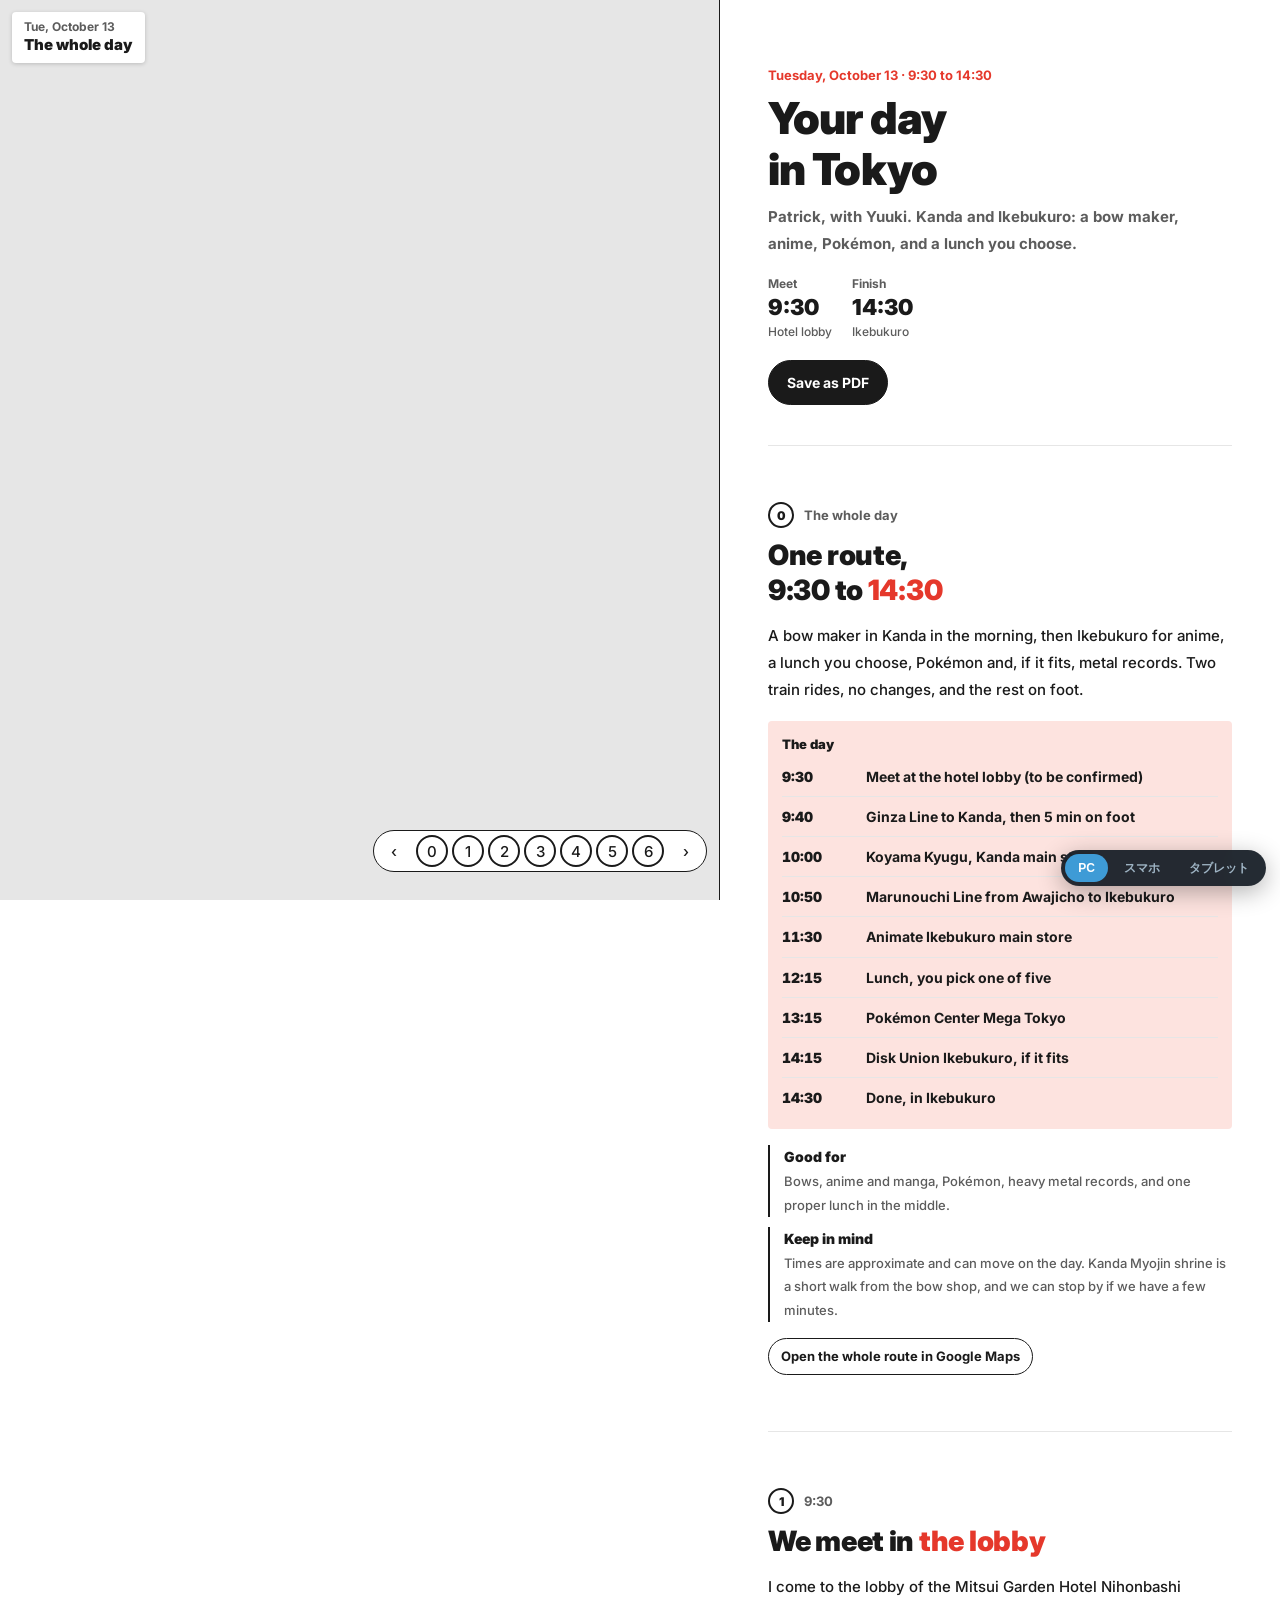
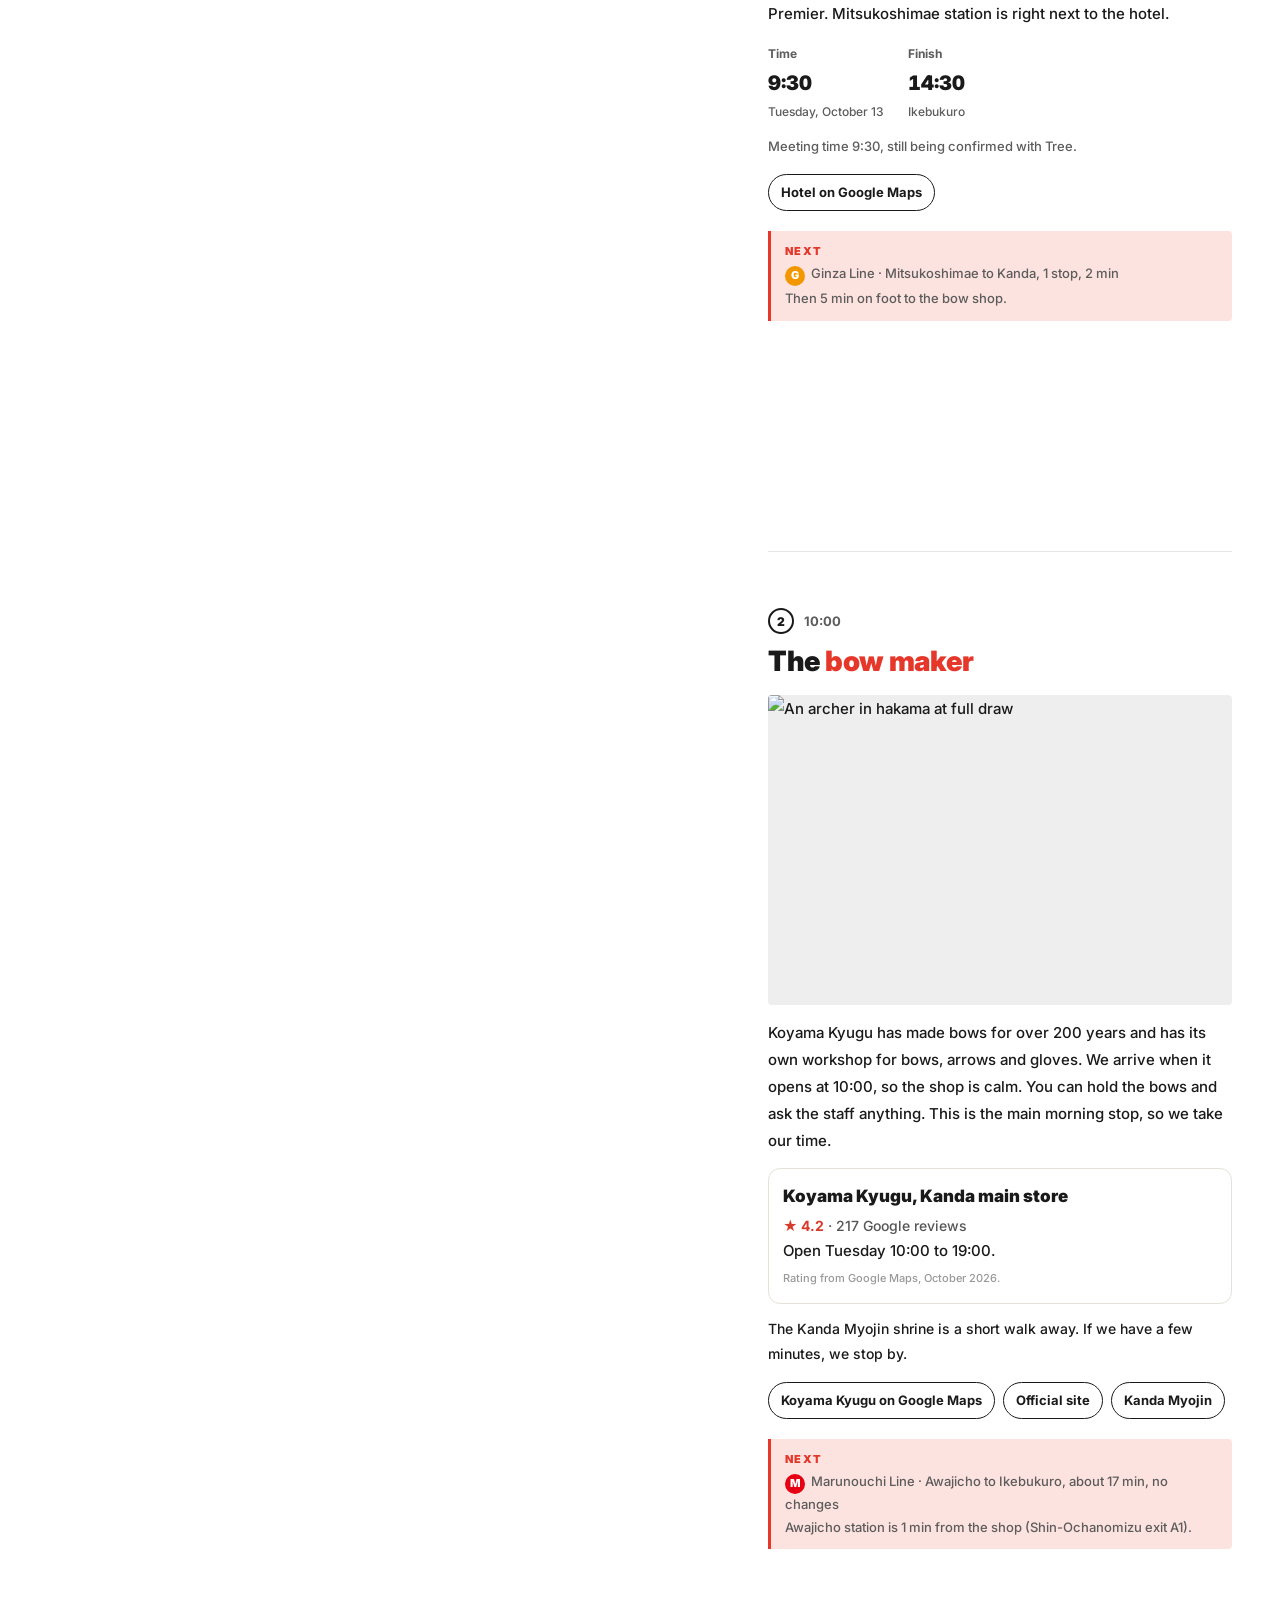
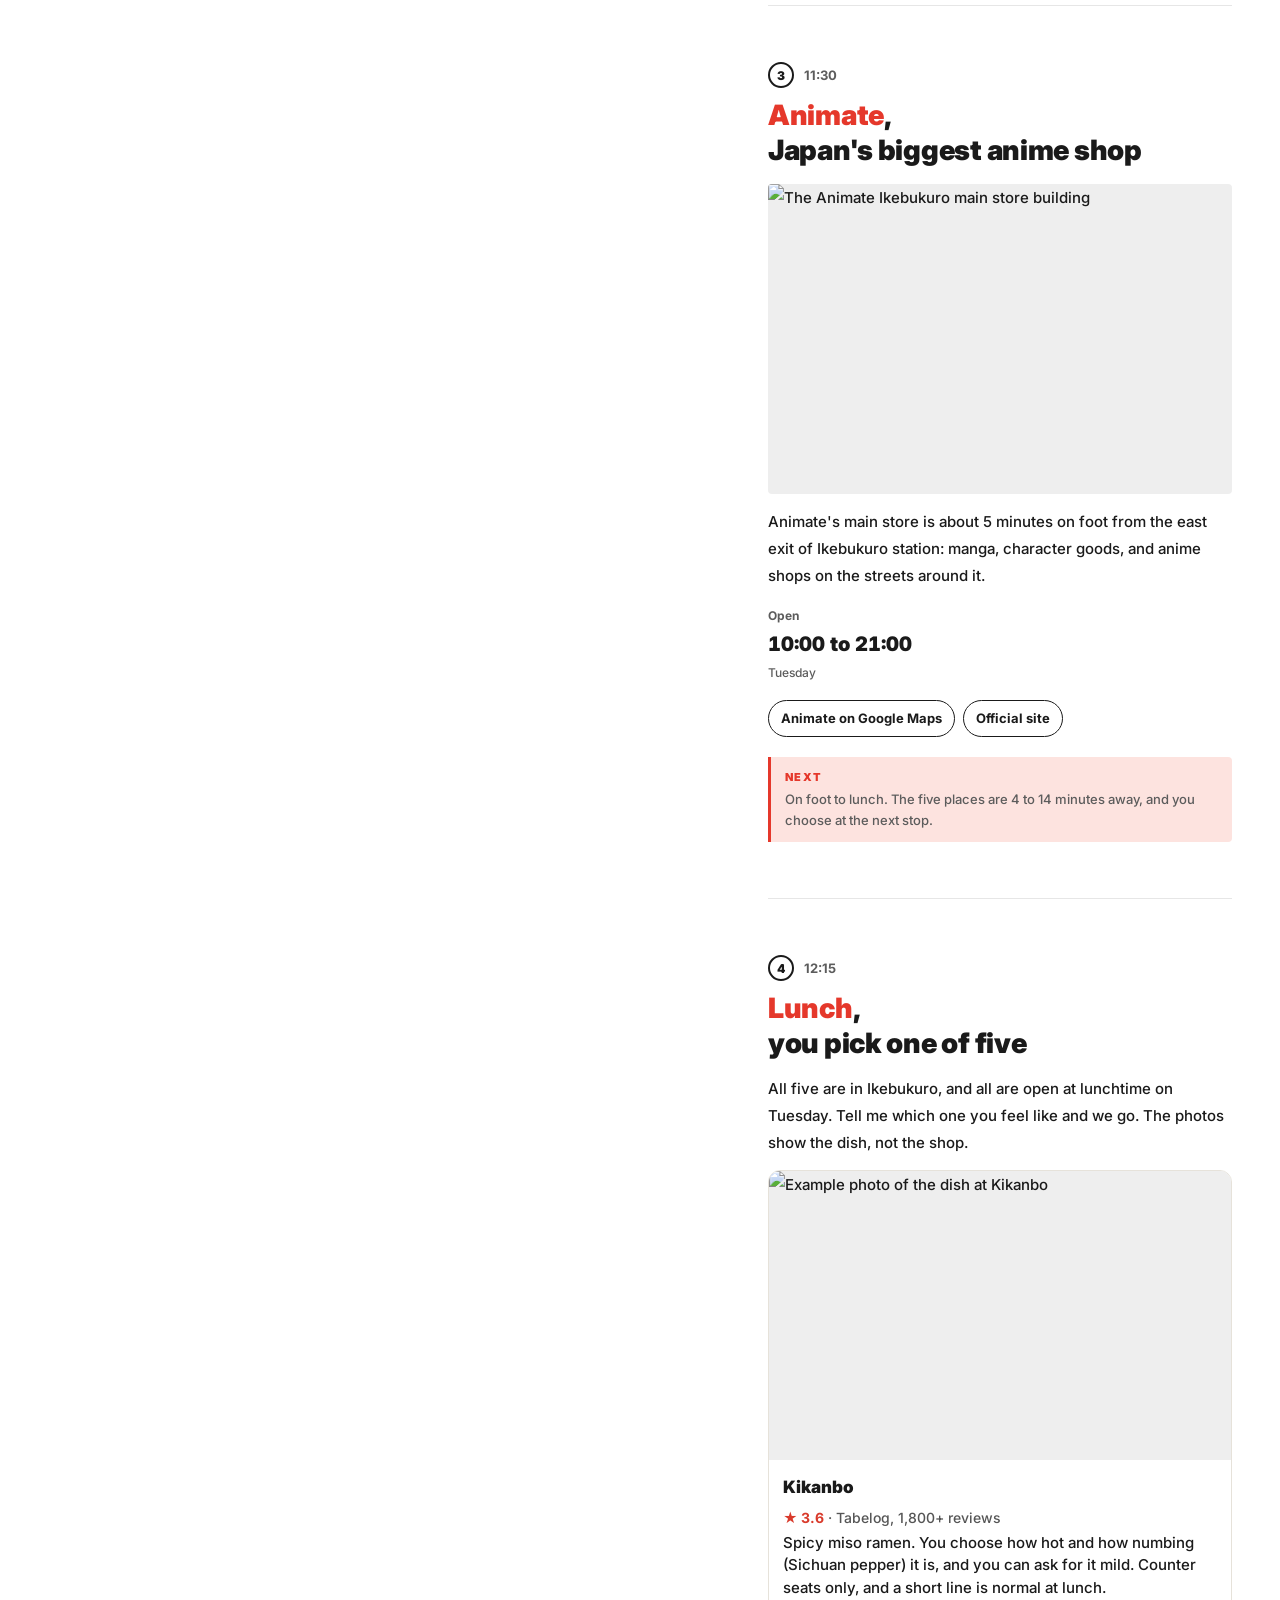
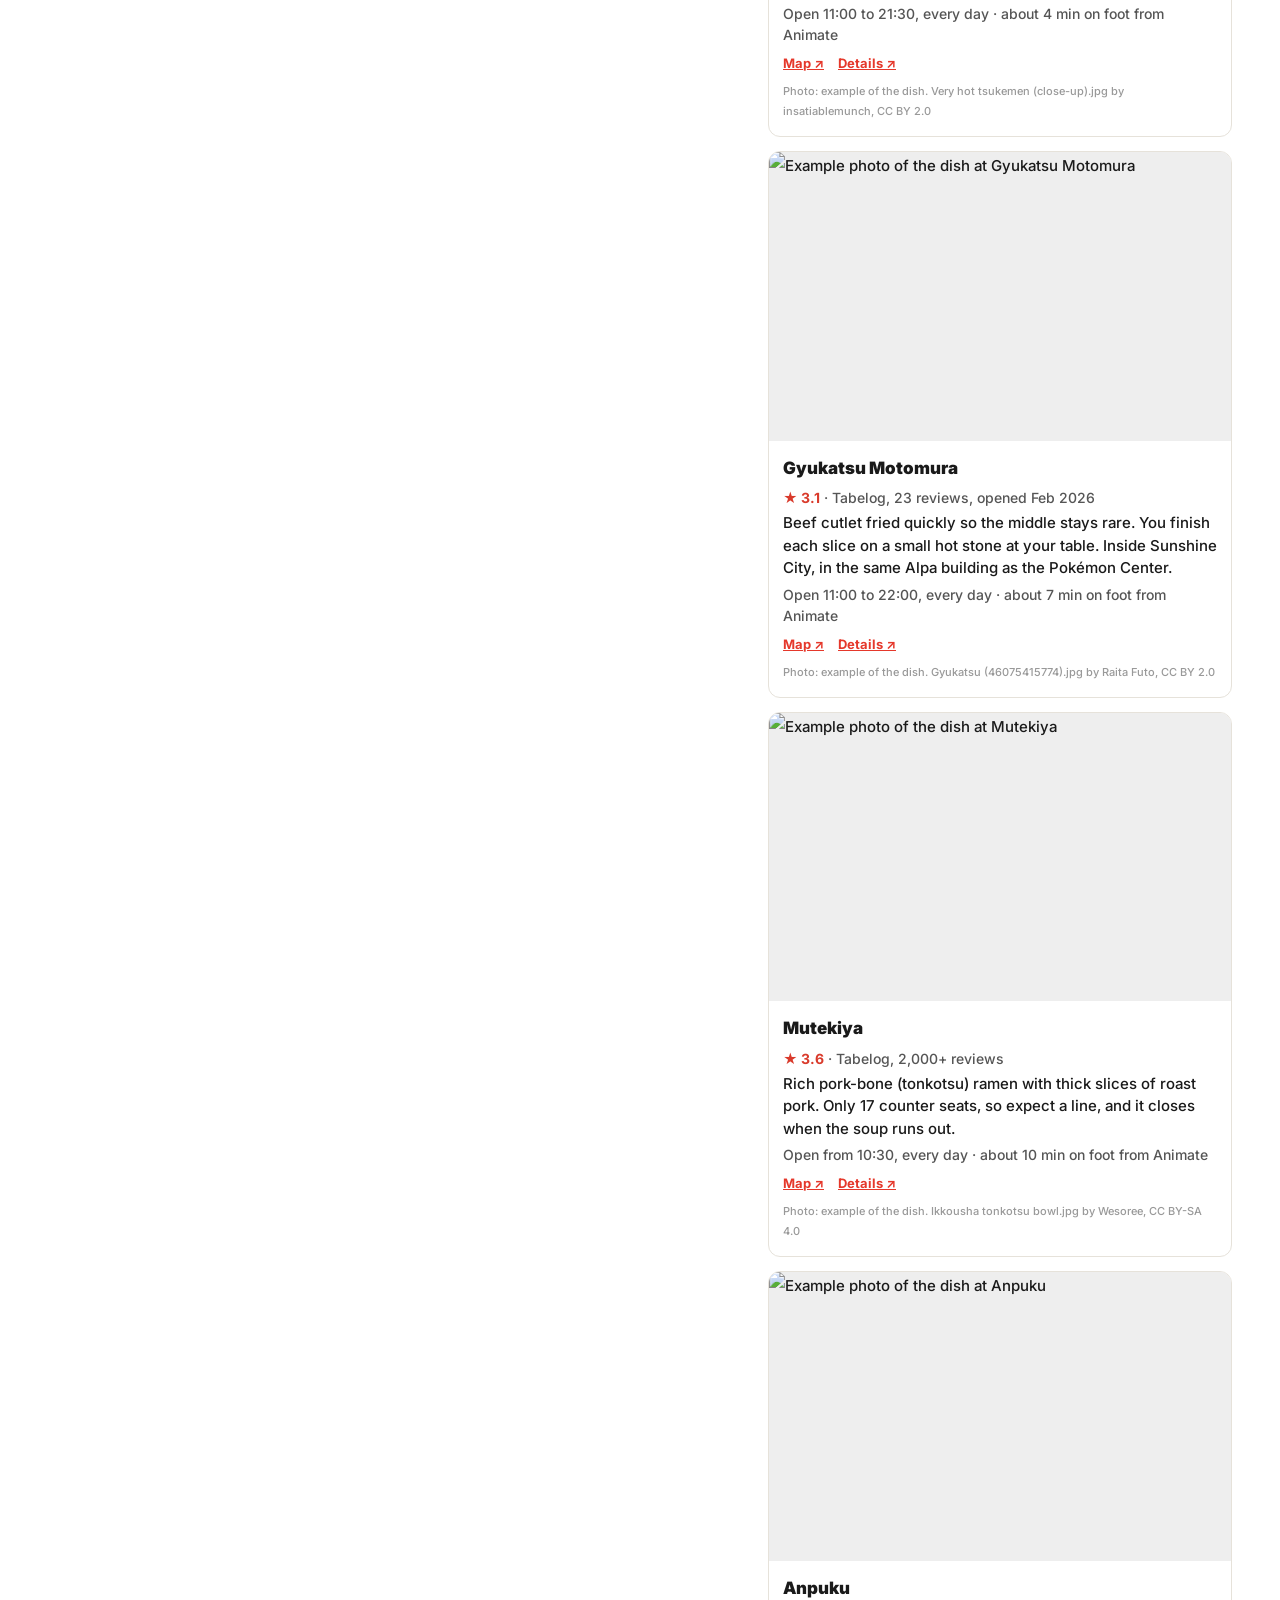
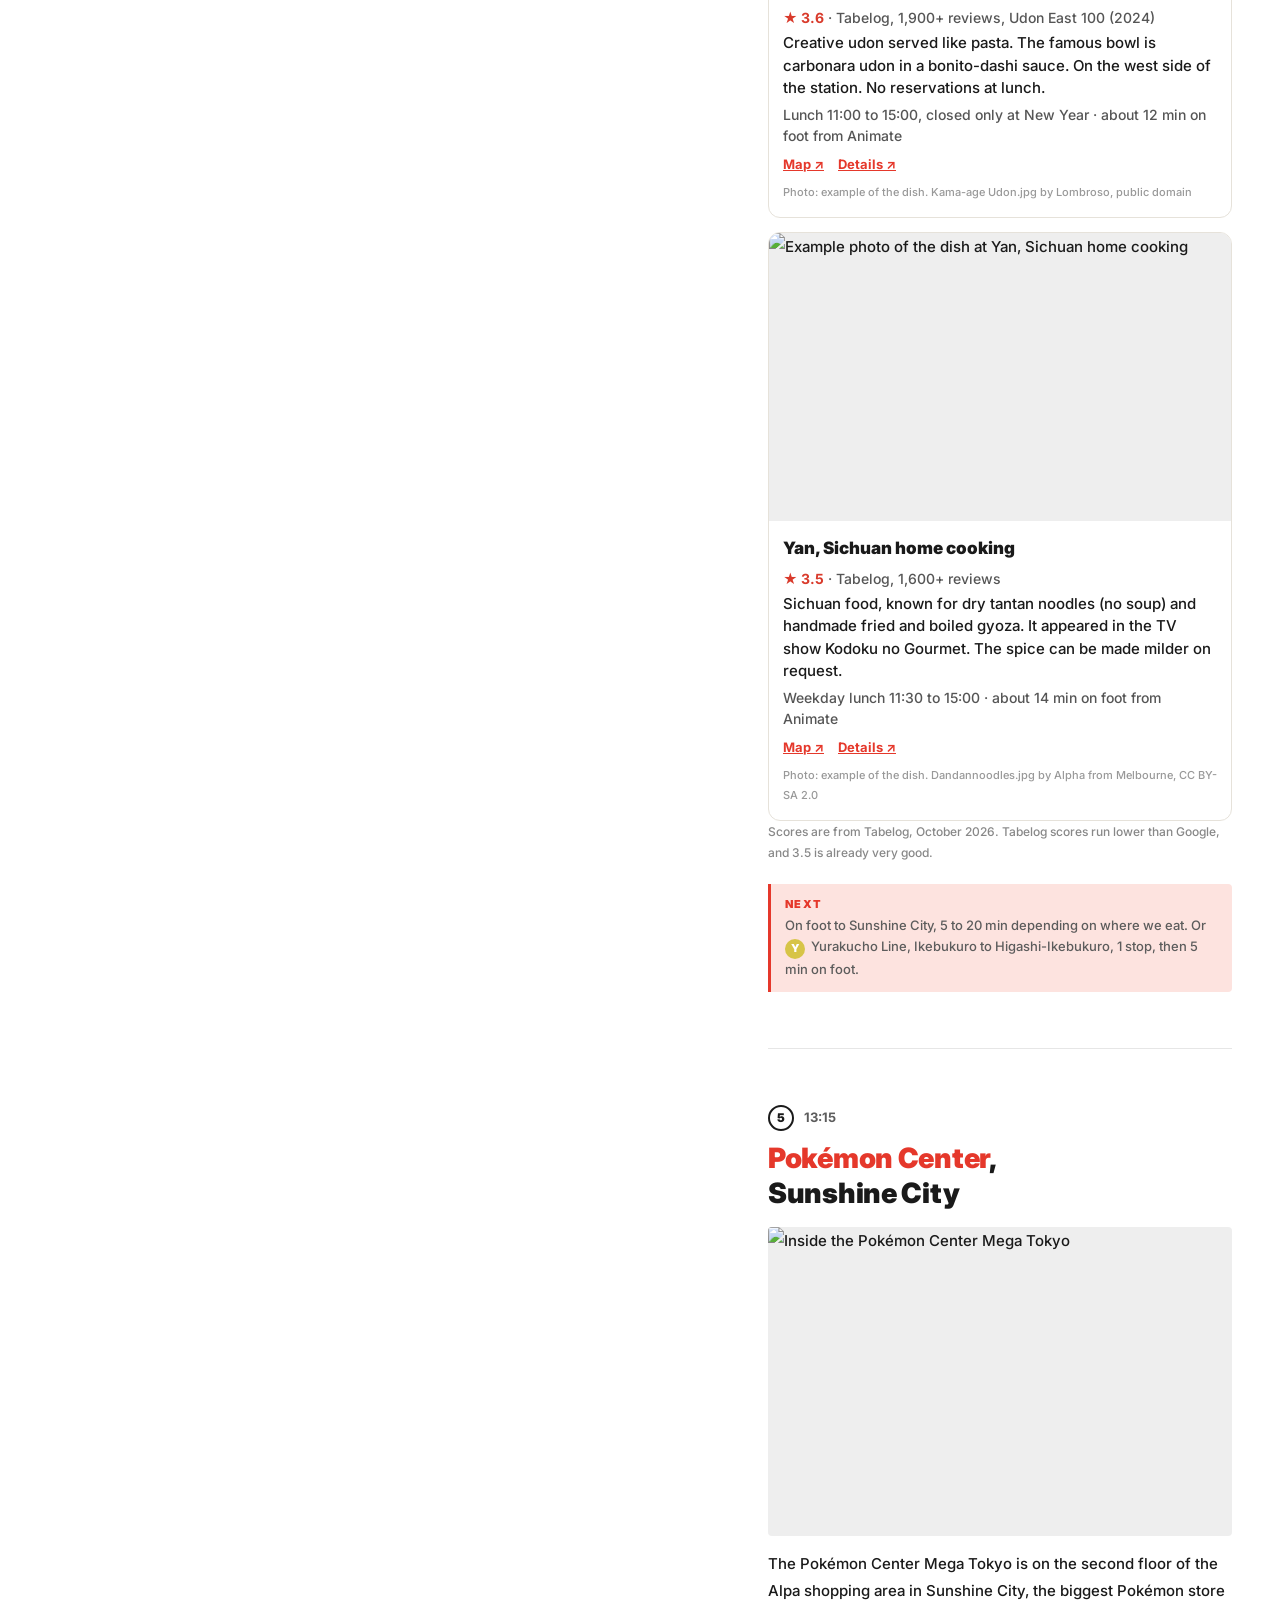
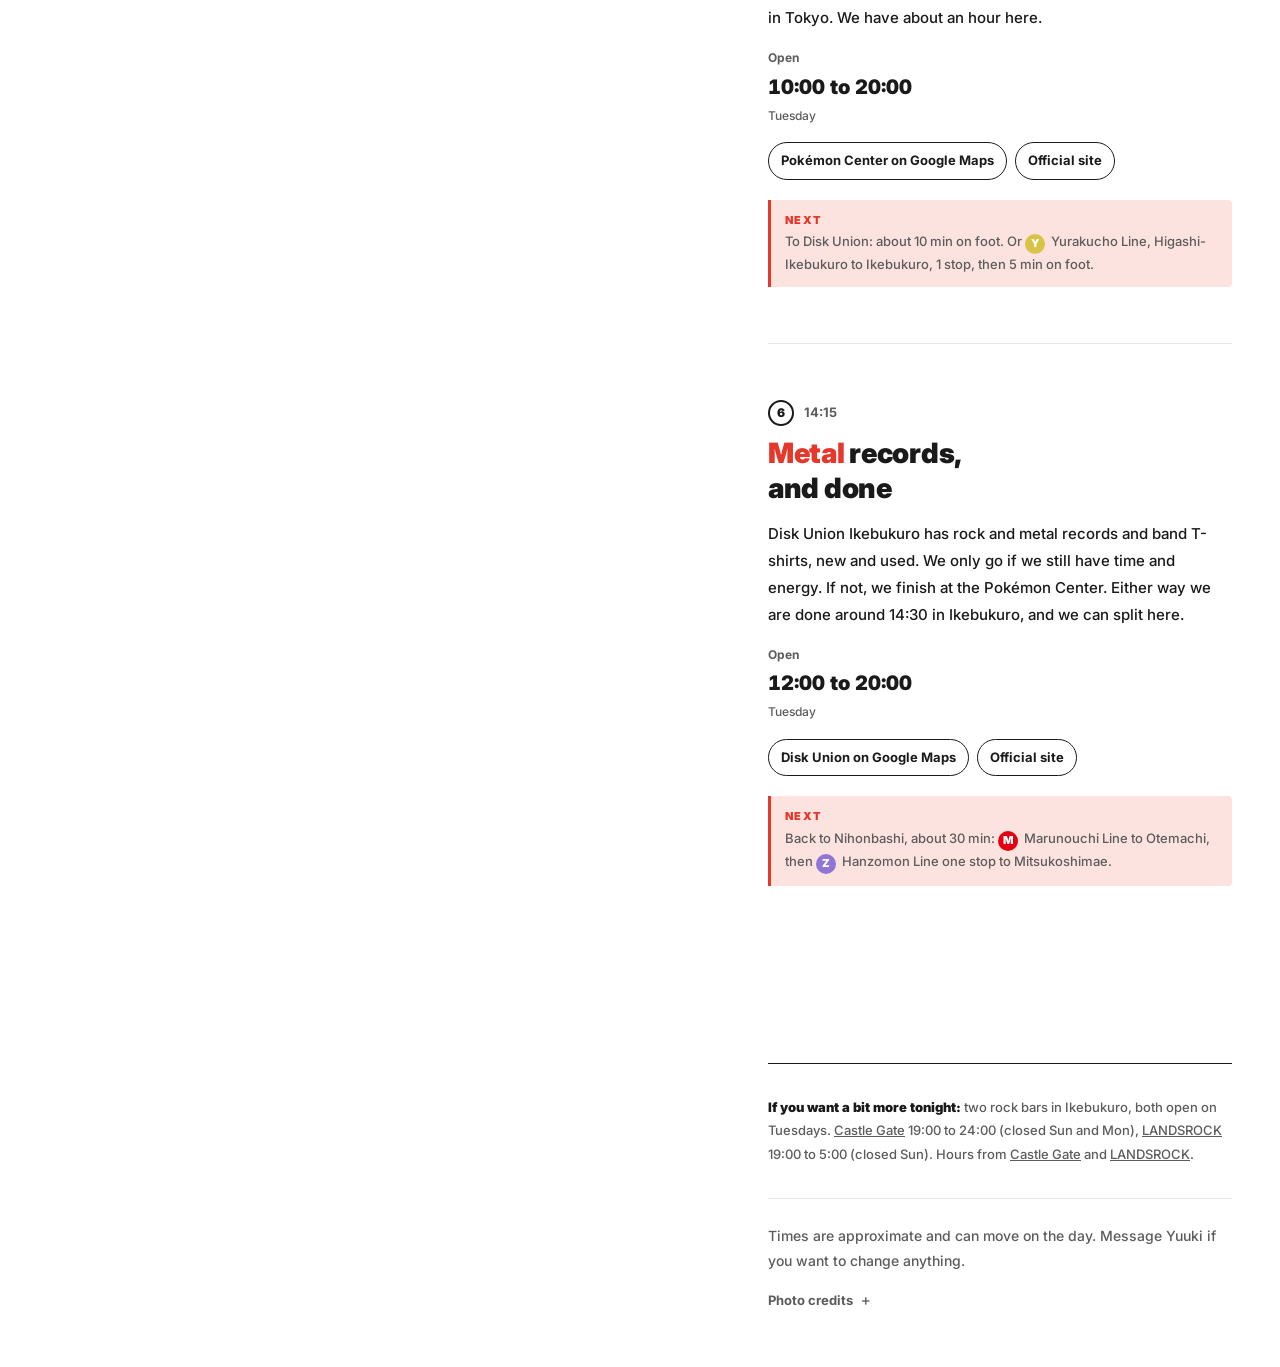
==== commit 752c1ec6: "Shrine demoted from stop, five lunch options, lines to next area on every stop, PC/phone toggle; PDF" ====
--- a/index.html
+++ b/index.html
@@ -123,7 +123,14 @@
 .tool{display:inline-block;font:inherit;font-size:14px;font-weight:700;text-decoration:none;color:var(--bg);background:var(--ink);border:1px solid var(--ink);border-radius:999px;padding:9px 18px;cursor:pointer}
 .tool.alt{background:var(--bg);color:var(--ink)}
 .step .ph.sm{max-width:100%}
-</style></head><body><div class="wrap"><div class="mapbox"><div id="map" aria-label="Map of the day"></div><p class="where"><small>Tue, October 13</small><b>The whole day</b></p><nav class="dial" aria-label="Switch stop"><button type="button" class="ar" data-d="-1" aria-label="Previous stop">&lsaquo;</button><div class="nums-r"><button type="button" class="dn" data-i="0" aria-label="The whole day">0</button><button type="button" class="dn" data-i="1" aria-label="9:30">1</button><button type="button" class="dn" data-i="2" aria-label="9:50">2</button><button type="button" class="dn" data-i="3" aria-label="10:15">3</button><button type="button" class="dn" data-i="4" aria-label="11:30">4</button><button type="button" class="dn" data-i="5" aria-label="12:15">5</button><button type="button" class="dn" data-i="6" aria-label="13:15">6</button><button type="button" class="dn" data-i="7" aria-label="14:15">7</button></div><button type="button" class="ar" data-d="1" aria-label="Next stop">&rsaquo;</button></nav></div><main class="story"><header class="intro"><p class="date">Tuesday, October 13 · 9:30 to 14:30</p><h1>Your day<br>in Tokyo</h1><p class="who">Patrick, with Yuuki. Kanda and Ikebukuro: bows, anime, ramen, metal records.</p><dl class="cn"><div><dt>Meet</dt><dd class="n">9:30</dd><dd class="s">Hotel lobby</dd></div><div><dt>Finish</dt><dd class="n">14:30</dd><dd class="s">Ikebukuro</dd></div></dl><div class="tools"><a class="tool" href="patrick-ikebukuro-oct13.pdf" download>Save as PDF</a></div></header><article class="step" data-i="0"><p class="no"><i>0</i>The whole day</p><h2>One route,<span class="l2">9:30 to <em>14:30</em></span></h2><p class="lead">Two old Kanda stops in the morning, then Ikebukuro for anime, ramen, Pokémon and, if it fits, metal records. Two train rides, no changes, and the rest on foot.</p><div class="tt"><p class="cap">The day</p><table><tr class="st-plain"><td class="v">9:30</td><td><span class="k">Meet at the hotel lobby (to be confirmed)</span></td></tr><tr class="st-plain"><td class="v">9:35</td><td><span class="k">Ginza Line to Suehirocho, then walk to the shrine</span></td></tr><tr class="st-plain"><td class="v">9:50</td><td><span class="k">Kanda Myojin shrine</span></td></tr><tr class="st-plain"><td class="v">10:05</td><td><span class="k">Walk to the bow shop</span></td></tr><tr class="st-plain"><td class="v">10:15</td><td><span class="k">Koyama Kyugu, Kanda main store</span></td></tr><tr class="st-plain"><td class="v">11:00</td><td><span class="k">Marunouchi Line from Awajicho to Ikebukuro</span></td></tr><tr class="st-plain"><td class="v">11:30</td><td><span class="k">Animate Ikebukuro main store</span></td></tr><tr class="st-plain"><td class="v">12:15</td><td><span class="k">Lunch at Kikanbo</span></td></tr><tr class="st-plain"><td class="v">13:15</td><td><span class="k">Pokémon Center Mega Tokyo</span></td></tr><tr class="st-plain"><td class="v">14:15</td><td><span class="k">Disk Union Ikebukuro, if it fits</span></td></tr><tr class="st-plain"><td class="v">14:30</td><td><span class="k">Done, in Ikebukuro</span></td></tr></table></div><ul class="pts"><li><b>Good for</b><span>Bows, anime and manga, heavy metal records, with one proper ramen lunch in the middle.</span></li><li><b>Keep in mind</b><span>Kikanbo is spicy, but you can ask for it milder. Times are approximate.</span></li></ul><ul class="links"><li><a href="https://www.google.com/maps/dir/?api=1&origin=Mitsui+Garden+Hotel+Nihonbashi+Premier&destination=Disk+Union+Ikebukuro&waypoints=Kanda+Myojin%7CKoyama+Kyugu+Kanda%7CAnimate+Ikebukuro+Main+Store%7CKikanbo+Ikebukuro%7CPokemon+Center+Mega+Tokyo+Sunshine+City&travelmode=transit" target="_blank" rel="noopener">Open the whole route in Google Maps</a></li></ul></article><article class="step" data-i="1"><p class="no"><i>1</i>9:30</p><h2>We meet in <em>the lobby</em></h2><p class="lead">I come to the lobby of the Mitsui Garden Hotel Nihonbashi Premier. Mitsukoshimae station is right next to the hotel.</p><dl class="nums"><div><dt>Time</dt><dd class="n">9:30</dd><dd class="s">Tuesday, October 13</dd></div><div><dt>Finish</dt><dd class="n">14:30</dd><dd class="s">Ikebukuro</dd></div></dl><p class="note" style="font-size:13px;color:var(--mute)">Meeting time 9:30, still being confirmed with Tree.</p><ul class="links"><li><a href="https://www.google.com/maps/search/?api=1&query=Mitsui+Garden+Hotel+Nihonbashi+Premier" target="_blank" rel="noopener">Hotel on Google Maps</a></li></ul></article><article class="step" data-i="2"><p class="no"><i>2</i>9:50</p><h2>The <em>shrine</em></h2><p class="lead">Kanda Myojin is an old Edo shrine above Akihabara, and a favourite of anime fans. We take the Ginza Line from Mitsukoshimae to Suehirocho (about 5 minutes), then walk 10 minutes. The grounds are open early and quiet before the shops open.</p><ul class="links"><li><a href="https://www.google.com/maps/search/?api=1&query=Kanda+Myojin" target="_blank" rel="noopener">Kanda Myojin on Google Maps</a></li><li><a href="https://www.kandamyoujin.or.jp/" target="_blank" rel="noopener">Official site</a></li></ul></article><article class="step" data-i="3"><p class="no"><i>3</i>10:15</p><h2>The <em>bow maker</em></h2><div class="ph"><img src="https://thumb.wikimedia.org/wikipedia/commons/thumb/2/29/Professor_Inagaki_Genshiro.jpg/960px-Professor_Inagaki_Genshiro.jpg" alt="An archer in hakama at full draw"></div><p class="lead">Koyama Kyugu has made bows for over 200 years and has its own workshop for bows, arrows and gloves. It opened at 10:00, so we arrive to a calm shop. You can hold the bows and ask the staff anything. This is the main stop, so we take our time. It is a 15 minute walk from the shrine.</p><div class="cafes"><div class="cf"><div class="cb"><b>Koyama Kyugu, Kanda main store</b><p class="rt"><span class="st">★ 4.2</span> · 217 Google reviews</p><p>Open Tuesday 10:00 to 19:00.</p><small>Rating from Google Maps, October 2026.</small></div></div></div><ul class="links"><li><a href="https://www.google.com/maps/search/?api=1&query=Koyama+Kyugu+Kanda" target="_blank" rel="noopener">Koyama Kyugu on Google Maps</a></li><li><a href="https://koyama-kyugu.co.jp/store/" target="_blank" rel="noopener">Official site</a></li></ul></article><article class="step" data-i="4"><p class="no"><i>4</i>11:30</p><h2><em>Animate</em>,<span class="l2">Japan's biggest anime shop</span></h2><div class="ph"><img src="https://upload.wikimedia.org/wikipedia/commons/c/c5/ANIMATE-Ikebukuro.JPG" alt="The Animate Ikebukuro main store building"></div><p class="lead">From Awajicho station (one minute from the bow shop) it is the Marunouchi Line to Ikebukuro, about 17 minutes with no changes. Animate's main store is about 5 minutes on foot from the east exit: manga, character goods, and anime shops on the streets around it.</p><dl class="nums"><div><dt>Open</dt><dd class="n">10:00 to 21:00</dd><dd class="s">Tuesday</dd></div></dl><ul class="links"><li><a href="https://www.google.com/maps/search/?api=1&query=Animate+Ikebukuro+Main+Store" target="_blank" rel="noopener">Animate on Google Maps</a></li><li><a href="https://www.animate.co.jp/shop/ikebukuro/" target="_blank" rel="noopener">Official site</a></li></ul></article><article class="step" data-i="5"><p class="no"><i>5</i>12:15</p><h2><em>Spicy ramen</em>,<span class="l2">at Kikanbo</span></h2><div class="ph"><img src="https://thumb.wikimedia.org/wikipedia/commons/thumb/8/8c/Very_hot_tsukemen_%28close-up%29.jpg/960px-Very_hot_tsukemen_%28close-up%29.jpg" alt="A bowl of spicy ramen"></div><p class="lead">Red miso broth with chili and Sichuan pepper. You choose how hot and how numbing, and you can ask for it milder. It is a few minutes on foot from Animate. There can be a short line at lunchtime.</p><dl class="nums"><div><dt>Open</dt><dd class="n">11:00 to 21:30</dd><dd class="s">Tuesday</dd></div></dl><ul class="links"><li><a href="https://www.google.com/maps/search/?api=1&query=Kikanbo+Ikebukuro" target="_blank" rel="noopener">Kikanbo on Google Maps</a></li><li><a href="https://kikanbo.co.jp/pages/shop" target="_blank" rel="noopener">Official site</a></li></ul></article><article class="step" data-i="6"><p class="no"><i>6</i>13:15</p><h2><em>Pokémon Center</em>,<span class="l2">Sunshine City</span></h2><div class="ph"><img src="https://thumb.wikimedia.org/wikipedia/commons/thumb/e/ec/Mega_Tokyo_Pok%C3%A9mon_Center_1.jpg/960px-Mega_Tokyo_Pok%C3%A9mon_Center_1.jpg" alt="Inside the Pokémon Center Mega Tokyo"></div><p class="lead">We walk to Sunshine City, about 15 minutes. The Pokémon Center Mega Tokyo is on the second floor of the Alpa shopping area, the biggest Pokémon store in Tokyo. We have about an hour here.</p><dl class="nums"><div><dt>Open</dt><dd class="n">10:00 to 20:00</dd><dd class="s">Tuesday</dd></div></dl><ul class="links"><li><a href="https://www.google.com/maps/search/?api=1&query=Pokemon+Center+Mega+Tokyo+Sunshine+City" target="_blank" rel="noopener">Pokémon Center on Google Maps</a></li><li><a href="https://shop.pokemon.co.jp/ja/shop/pokemoncenter-megatokyo/" target="_blank" rel="noopener">Official site</a></li></ul></article><article class="step" data-i="7"><p class="no"><i>7</i>14:15</p><h2><em>Metal</em> records,<span class="l2">and done</span></h2><p class="lead">Disk Union has rock and metal records and band T-shirts, new and used. It is about 15 minutes on foot back from Sunshine City, so we only go if we still have time and energy. If not, we finish at the Pokémon Center. Either way we are done around 14:30 in Ikebukuro. Back to Nihonbashi is about 30 minutes: Marunouchi Line to Otemachi, then one stop on the Hanzomon Line. Or we split here.</p><dl class="nums"><div><dt>Open</dt><dd class="n">12:00 to 20:00</dd><dd class="s">Tuesday</dd></div></dl><ul class="links"><li><a href="https://www.google.com/maps/search/?api=1&query=Disk+Union+Ikebukuro" target="_blank" rel="noopener">Disk Union on Google Maps</a></li><li><a href="https://diskunion.net/shop/ikebukuro" target="_blank" rel="noopener">Official site</a></li></ul></article><section class="x"><p class="note" style="font-size:13px;color:var(--mute);margin-top:0"><b style="color:var(--ink)">If you want a bit more tonight:</b> two rock bars in Ikebukuro, both open on Tuesdays. <a href="https://www.google.com/maps/search/?api=1&query=Rock+Bar+Castle+gate+Ikebukuro" target="_blank" rel="noopener">Castle Gate</a> 19:00 to 24:00 (closed Sun and Mon), <a href="https://www.google.com/maps/search/?api=1&query=LANDSROCK+Ikebukuro" target="_blank" rel="noopener">LANDSROCK</a> 19:00 to 5:00 (closed Sun). Hours from <a href="https://peraichi.com/landing_pages/view/castlegate" target="_blank" rel="noopener">Castle Gate</a> and <a href="https://lands-rock.com/" target="_blank" rel="noopener">LANDSROCK</a>.</p></section><footer class="credit"><p class="note" style="margin:0 0 10px">Times are approximate and can move on the day. Message Yuuki if you want to change anything.</p><details><summary>Photo credits</summary><ul><li>Professor Inagaki Genshiro.jpg CC BY-SA 3.0</li><li>ANIMATE-Ikebukuro.JPG by Itasan, CC BY-SA 3.0</li><li>Very hot tsukemen (close-up).jpg CC BY 2.0</li><li>Mega Tokyo Pokémon Center 1.jpg by Maplestrip, CC BY 3.0</li></ul><p>Photos via Wikimedia Commons. Map: Tiles © Esri / © <a href="https://www.openstreetmap.org/copyright" target="_blank" rel="noopener">OpenStreetMap</a></p></details></footer></main></div><script>const DAYS=["The whole day", "9:30", "9:50", "10:15", "11:30", "12:15", "13:15", "14:15"],P=[null, [35.6882, 139.7735, "Hotel lobby, Nihonbashi", "Hotel", "r", 0], [35.7019, 139.7678, "Kanda Myojin shrine", "Myojin", "r", 0], [35.6949, 139.769, "Koyama Kyugu, Kanda", "Koyama", "r", 0], [35.7303, 139.7152, "Animate Ikebukuro", "Animate", "r", 0], [35.7308, 139.7132, "Kikanbo Ikebukuro", "Kikanbo", "t", 0], [35.7289, 139.7192, "Pok\u00e9mon Center Mega Tokyo", "Pok\u00e9mon Center", "r", 0], [35.7262, 139.7135, "Disk Union Ikebukuro (if it fits)", "Disk Union", "l", 0]],GEO=[[35.6985,139.7585,"Kanda"],[35.7345,139.7158,"Ikebukuro"]];
+
+.next{margin-top:20px;padding:12px 14px;border-left:3px solid var(--red);background:var(--wash);border-radius:0 4px 4px 0;font-size:14px;line-height:1.6}
+.next .nl{font-size:11px;font-weight:900;letter-spacing:.12em;text-transform:uppercase;color:var(--red);margin-bottom:2px}
+.next p+p{margin-top:2px;color:var(--mute);font-size:13px}
+.ln{display:inline-grid;place-items:center;width:20px;height:20px;border-radius:50%;background:var(--c);color:#fff;font-size:11px;font-weight:900;margin-right:6px;vertical-align:-1px}
+.cb .mini{margin-left:0;margin-right:10px;display:inline-block}
+#map.lunch .leaflet-overlay-pane{display:none}#map.lunch .pk:not(.cafe):not(.geo){display:none}
+</style></head><body><div class="wrap"><div class="mapbox"><div id="map" aria-label="Map of the day"></div><p class="where"><small>Tue, October 13</small><b>The whole day</b></p><nav class="dial" aria-label="Switch stop"><button type="button" class="ar" data-d="-1" aria-label="Previous stop">&lsaquo;</button><div class="nums-r"><button type="button" class="dn" data-i="0" aria-label="The whole day">0</button><button type="button" class="dn" data-i="1" aria-label="9:30">1</button><button type="button" class="dn" data-i="2" aria-label="10:00">2</button><button type="button" class="dn" data-i="3" aria-label="11:30">3</button><button type="button" class="dn" data-i="4" aria-label="12:15">4</button><button type="button" class="dn" data-i="5" aria-label="13:15">5</button><button type="button" class="dn" data-i="6" aria-label="14:15">6</button></div><button type="button" class="ar" data-d="1" aria-label="Next stop">&rsaquo;</button></nav></div><main class="story"><header class="intro"><p class="date">Tuesday, October 13 · 9:30 to 14:30</p><h1>Your day<br>in Tokyo</h1><p class="who">Patrick, with Yuuki. Kanda and Ikebukuro: a bow maker, anime, Pokémon, and a lunch you choose.</p><dl class="cn"><div><dt>Meet</dt><dd class="n">9:30</dd><dd class="s">Hotel lobby</dd></div><div><dt>Finish</dt><dd class="n">14:30</dd><dd class="s">Ikebukuro</dd></div></dl><div class="tools"><a class="tool" href="patrick-ikebukuro-oct13.pdf" download>Save as PDF</a></div></header><article class="step" data-i="0"><p class="no"><i>0</i>The whole day</p><h2>One route,<span class="l2">9:30 to <em>14:30</em></span></h2><p class="lead">A bow maker in Kanda in the morning, then Ikebukuro for anime, a lunch you choose, Pokémon and, if it fits, metal records. Two train rides, no changes, and the rest on foot.</p><div class="tt"><p class="cap">The day</p><table><tr class="st-plain"><td class="v">9:30</td><td><span class="k">Meet at the hotel lobby (to be confirmed)</span></td></tr><tr class="st-plain"><td class="v">9:40</td><td><span class="k">Ginza Line to Kanda, then 5 min on foot</span></td></tr><tr class="st-plain"><td class="v">10:00</td><td><span class="k">Koyama Kyugu, Kanda main store</span></td></tr><tr class="st-plain"><td class="v">10:50</td><td><span class="k">Marunouchi Line from Awajicho to Ikebukuro</span></td></tr><tr class="st-plain"><td class="v">11:30</td><td><span class="k">Animate Ikebukuro main store</span></td></tr><tr class="st-plain"><td class="v">12:15</td><td><span class="k">Lunch, you pick one of five</span></td></tr><tr class="st-plain"><td class="v">13:15</td><td><span class="k">Pokémon Center Mega Tokyo</span></td></tr><tr class="st-plain"><td class="v">14:15</td><td><span class="k">Disk Union Ikebukuro, if it fits</span></td></tr><tr class="st-plain"><td class="v">14:30</td><td><span class="k">Done, in Ikebukuro</span></td></tr></table></div><ul class="pts"><li><b>Good for</b><span>Bows, anime and manga, Pokémon, heavy metal records, and one proper lunch in the middle.</span></li><li><b>Keep in mind</b><span>Times are approximate and can move on the day. Kanda Myojin shrine is a short walk from the bow shop, and we can stop by if we have a few minutes.</span></li></ul><ul class="links"><li><a href="https://www.google.com/maps/dir/?api=1&origin=Mitsui+Garden+Hotel+Nihonbashi+Premier&destination=Disk+Union+Ikebukuro&waypoints=Koyama+Kyugu+Kanda%7CAnimate+Ikebukuro+Main+Store%7CPokemon+Center+Mega+Tokyo+Sunshine+City&travelmode=transit" target="_blank" rel="noopener">Open the whole route in Google Maps</a></li></ul></article><article class="step" data-i="1"><p class="no"><i>1</i>9:30</p><h2>We meet in <em>the lobby</em></h2><p class="lead">I come to the lobby of the Mitsui Garden Hotel Nihonbashi Premier. Mitsukoshimae station is right next to the hotel.</p><dl class="nums"><div><dt>Time</dt><dd class="n">9:30</dd><dd class="s">Tuesday, October 13</dd></div><div><dt>Finish</dt><dd class="n">14:30</dd><dd class="s">Ikebukuro</dd></div></dl><p class="note" style="font-size:13px;color:var(--mute)">Meeting time 9:30, still being confirmed with Tree.</p><ul class="links"><li><a href="https://www.google.com/maps/search/?api=1&query=Mitsui+Garden+Hotel+Nihonbashi+Premier" target="_blank" rel="noopener">Hotel on Google Maps</a></li></ul><div class="next"><p class="nl">Next</p><p><span class="ln" style="--c:#f39700">G</span>Ginza Line · Mitsukoshimae to Kanda, 1 stop, 2 min</p><p>Then 5 min on foot to the bow shop.</p></div></article><article class="step" data-i="2"><p class="no"><i>2</i>10:00</p><h2>The <em>bow maker</em></h2><div class="ph"><img src="https://thumb.wikimedia.org/wikipedia/commons/thumb/2/29/Professor_Inagaki_Genshiro.jpg/960px-Professor_Inagaki_Genshiro.jpg" alt="An archer in hakama at full draw"></div><p class="lead">Koyama Kyugu has made bows for over 200 years and has its own workshop for bows, arrows and gloves. We arrive when it opens at 10:00, so the shop is calm. You can hold the bows and ask the staff anything. This is the main morning stop, so we take our time.</p><div class="cafes"><div class="cf"><div class="cb"><b>Koyama Kyugu, Kanda main store</b><p class="rt"><span class="st">★ 4.2</span> · 217 Google reviews</p><p>Open Tuesday 10:00 to 19:00.</p><small>Rating from Google Maps, October 2026.</small></div></div></div><p class="note" style="font-size:14px">The Kanda Myojin shrine is a short walk away. If we have a few minutes, we stop by.</p><ul class="links"><li><a href="https://www.google.com/maps/search/?api=1&query=Koyama+Kyugu+Kanda" target="_blank" rel="noopener">Koyama Kyugu on Google Maps</a></li><li><a href="https://koyama-kyugu.co.jp/store/" target="_blank" rel="noopener">Official site</a></li><li><a href="https://www.google.com/maps/search/?api=1&query=Kanda+Myojin" target="_blank" rel="noopener">Kanda Myojin</a></li></ul><div class="next"><p class="nl">Next</p><p><span class="ln" style="--c:#e60012">M</span>Marunouchi Line · Awajicho to Ikebukuro, about 17 min, no changes</p><p>Awajicho station is 1 min from the shop (Shin-Ochanomizu exit A1).</p></div></article><article class="step" data-i="3"><p class="no"><i>3</i>11:30</p><h2><em>Animate</em>,<span class="l2">Japan's biggest anime shop</span></h2><div class="ph"><img src="https://upload.wikimedia.org/wikipedia/commons/c/c5/ANIMATE-Ikebukuro.JPG" alt="The Animate Ikebukuro main store building"></div><p class="lead">Animate's main store is about 5 minutes on foot from the east exit of Ikebukuro station: manga, character goods, and anime shops on the streets around it.</p><dl class="nums"><div><dt>Open</dt><dd class="n">10:00 to 21:00</dd><dd class="s">Tuesday</dd></div></dl><ul class="links"><li><a href="https://www.google.com/maps/search/?api=1&query=Animate+Ikebukuro+Main+Store" target="_blank" rel="noopener">Animate on Google Maps</a></li><li><a href="https://www.animate.co.jp/shop/ikebukuro/" target="_blank" rel="noopener">Official site</a></li></ul><div class="next"><p class="nl">Next</p><p>On foot to lunch. The five places are 4 to 14 minutes away, and you choose at the next stop.</p></div></article><article class="step" data-i="4"><p class="no"><i>4</i>12:15</p><h2><em>Lunch</em>,<span class="l2">you pick one of five</span></h2><p class="lead">All five are in Ikebukuro, and all are open at lunchtime on Tuesday. Tell me which one you feel like and we go. The photos show the dish, not the shop.</p><div class="cafes"><div class="cf"><img class="sv" loading="lazy" src="https://thumb.wikimedia.org/wikipedia/commons/thumb/8/8c/Very_hot_tsukemen_%28close-up%29.jpg/960px-Very_hot_tsukemen_%28close-up%29.jpg" alt="Example photo of the dish at Kikanbo"><div class="cb"><b>Kikanbo</b><p class="rt"><span class="st">★ 3.6</span> · Tabelog, 1,800+ reviews</p><p>Spicy miso ramen. You choose how hot and how numbing (Sichuan pepper) it is, and you can ask for it mild. Counter seats only, and a short line is normal at lunch.</p><p class="rt">Open 11:00 to 21:30, every day · about 4 min on foot from Animate</p><a class="mini" href="https://www.google.com/maps/search/?api=1&query=Kikanbo+Ikebukuro" target="_blank" rel="noopener">Map ↗</a> <a class="mini" href="https://kikanbo.co.jp/pages/shop" target="_blank" rel="noopener">Details ↗</a><small>Photo: example of the dish. Very hot tsukemen (close-up).jpg by insatiablemunch, CC BY 2.0</small></div></div><div class="cf"><img class="sv" loading="lazy" src="https://thumb.wikimedia.org/wikipedia/commons/thumb/b/b4/Gyukatsu_%2846075415774%29.jpg/960px-Gyukatsu_%2846075415774%29.jpg" alt="Example photo of the dish at Gyukatsu Motomura"><div class="cb"><b>Gyukatsu Motomura</b><p class="rt"><span class="st">★ 3.1</span> · Tabelog, 23 reviews, opened Feb 2026</p><p>Beef cutlet fried quickly so the middle stays rare. You finish each slice on a small hot stone at your table. Inside Sunshine City, in the same Alpa building as the Pokémon Center.</p><p class="rt">Open 11:00 to 22:00, every day · about 7 min on foot from Animate</p><a class="mini" href="https://www.google.com/maps/search/?api=1&query=Gyukatsu+Motomura+Sunshine+Ikebukuro" target="_blank" rel="noopener">Map ↗</a> <a class="mini" href="https://tabelog.com/tokyo/A1305/A130501/13318857/" target="_blank" rel="noopener">Details ↗</a><small>Photo: example of the dish. Gyukatsu (46075415774).jpg by Raita Futo, CC BY 2.0</small></div></div><div class="cf"><img class="sv" loading="lazy" src="https://thumb.wikimedia.org/wikipedia/commons/thumb/8/8a/Ikkousha_tonkotsu_bowl.jpg/960px-Ikkousha_tonkotsu_bowl.jpg" alt="Example photo of the dish at Mutekiya"><div class="cb"><b>Mutekiya</b><p class="rt"><span class="st">★ 3.6</span> · Tabelog, 2,000+ reviews</p><p>Rich pork-bone (tonkotsu) ramen with thick slices of roast pork. Only 17 counter seats, so expect a line, and it closes when the soup runs out.</p><p class="rt">Open from 10:30, every day · about 10 min on foot from Animate</p><a class="mini" href="https://www.google.com/maps/search/?api=1&query=Mutekiya+Ikebukuro" target="_blank" rel="noopener">Map ↗</a> <a class="mini" href="https://tabelog.com/tokyo/A1305/A130501/13003927/" target="_blank" rel="noopener">Details ↗</a><small>Photo: example of the dish. Ikkousha tonkotsu bowl.jpg by Wesoree, CC BY-SA 4.0</small></div></div><div class="cf"><img class="sv" loading="lazy" src="https://thumb.wikimedia.org/wikipedia/commons/thumb/5/54/Kama-age_Udon.jpg/960px-Kama-age_Udon.jpg" alt="Example photo of the dish at Anpuku"><div class="cb"><b>Anpuku</b><p class="rt"><span class="st">★ 3.6</span> · Tabelog, 1,900+ reviews, Udon East 100 (2024)</p><p>Creative udon served like pasta. The famous bowl is carbonara udon in a bonito-dashi sauce. On the west side of the station. No reservations at lunch.</p><p class="rt">Lunch 11:00 to 15:00, closed only at New Year · about 12 min on foot from Animate</p><a class="mini" href="https://www.google.com/maps/search/?api=1&query=Anpuku+Ikebukuro" target="_blank" rel="noopener">Map ↗</a> <a class="mini" href="https://tabelog.com/tokyo/A1305/A130501/13097934/" target="_blank" rel="noopener">Details ↗</a><small>Photo: example of the dish. Kama-age Udon.jpg by Lombroso, public domain</small></div></div><div class="cf"><img class="sv" loading="lazy" src="https://thumb.wikimedia.org/wikipedia/commons/thumb/4/44/Dandannoodles.jpg/960px-Dandannoodles.jpg" alt="Example photo of the dish at Yan, Sichuan home cooking"><div class="cb"><b>Yan, Sichuan home cooking</b><p class="rt"><span class="st">★ 3.5</span> · Tabelog, 1,600+ reviews</p><p>Sichuan food, known for dry tantan noodles (no soup) and handmade fried and boiled gyoza. It appeared in the TV show Kodoku no Gourmet. The spice can be made milder on request.</p><p class="rt">Weekday lunch 11:30 to 15:00 · about 14 min on foot from Animate</p><a class="mini" href="https://www.google.com/maps/search/?api=1&query=Chinese+Kateiryori+Yan+2+Ikebukuro" target="_blank" rel="noopener">Map ↗</a> <a class="mini" href="https://tabelog.com/tokyo/A1305/A130501/13009261/" target="_blank" rel="noopener">Details ↗</a><small>Photo: example of the dish. Dandannoodles.jpg by Alpha from Melbourne, CC BY-SA 2.0</small></div></div></div><p class="asof">Scores are from Tabelog, October 2026. Tabelog scores run lower than Google, and 3.5 is already very good.</p><div class="next"><p class="nl">Next</p><p>On foot to Sunshine City, 5 to 20 min depending on where we eat. Or <span class="ln" style="--c:#d7c447">Y</span>Yurakucho Line, Ikebukuro to Higashi-Ikebukuro, 1 stop, then 5 min on foot.</p></div></article><article class="step" data-i="5"><p class="no"><i>5</i>13:15</p><h2><em>Pokémon Center</em>,<span class="l2">Sunshine City</span></h2><div class="ph"><img src="https://thumb.wikimedia.org/wikipedia/commons/thumb/e/ec/Mega_Tokyo_Pok%C3%A9mon_Center_1.jpg/960px-Mega_Tokyo_Pok%C3%A9mon_Center_1.jpg" alt="Inside the Pokémon Center Mega Tokyo"></div><p class="lead">The Pokémon Center Mega Tokyo is on the second floor of the Alpa shopping area in Sunshine City, the biggest Pokémon store in Tokyo. We have about an hour here.</p><dl class="nums"><div><dt>Open</dt><dd class="n">10:00 to 20:00</dd><dd class="s">Tuesday</dd></div></dl><ul class="links"><li><a href="https://www.google.com/maps/search/?api=1&query=Pokemon+Center+Mega+Tokyo+Sunshine+City" target="_blank" rel="noopener">Pokémon Center on Google Maps</a></li><li><a href="https://shop.pokemon.co.jp/ja/shop/pokemoncenter-megatokyo/" target="_blank" rel="noopener">Official site</a></li></ul><div class="next"><p class="nl">Next</p><p>To Disk Union: about 10 min on foot. Or <span class="ln" style="--c:#d7c447">Y</span>Yurakucho Line, Higashi-Ikebukuro to Ikebukuro, 1 stop, then 5 min on foot.</p></div></article><article class="step" data-i="6"><p class="no"><i>6</i>14:15</p><h2><em>Metal</em> records,<span class="l2">and done</span></h2><p class="lead">Disk Union Ikebukuro has rock and metal records and band T-shirts, new and used. We only go if we still have time and energy. If not, we finish at the Pokémon Center. Either way we are done around 14:30 in Ikebukuro, and we can split here.</p><dl class="nums"><div><dt>Open</dt><dd class="n">12:00 to 20:00</dd><dd class="s">Tuesday</dd></div></dl><ul class="links"><li><a href="https://www.google.com/maps/search/?api=1&query=Disk+Union+Ikebukuro" target="_blank" rel="noopener">Disk Union on Google Maps</a></li><li><a href="https://diskunion.net/shop/ikebukuro" target="_blank" rel="noopener">Official site</a></li></ul><div class="next"><p class="nl">Next</p><p>Back to Nihonbashi, about 30 min: <span class="ln" style="--c:#e60012">M</span>Marunouchi Line to Otemachi, then <span class="ln" style="--c:#8f76d6">Z</span>Hanzomon Line one stop to Mitsukoshimae.</p></div></article><section class="x"><p class="note" style="font-size:13px;color:var(--mute);margin-top:0"><b style="color:var(--ink)">If you want a bit more tonight:</b> two rock bars in Ikebukuro, both open on Tuesdays. <a href="https://www.google.com/maps/search/?api=1&query=Rock+Bar+Castle+gate+Ikebukuro" target="_blank" rel="noopener">Castle Gate</a> 19:00 to 24:00 (closed Sun and Mon), <a href="https://www.google.com/maps/search/?api=1&query=LANDSROCK+Ikebukuro" target="_blank" rel="noopener">LANDSROCK</a> 19:00 to 5:00 (closed Sun). Hours from <a href="https://peraichi.com/landing_pages/view/castlegate" target="_blank" rel="noopener">Castle Gate</a> and <a href="https://lands-rock.com/" target="_blank" rel="noopener">LANDSROCK</a>.</p></section><footer class="credit"><p class="note" style="margin:0 0 10px">Times are approximate and can move on the day. Message Yuuki if you want to change anything.</p><details><summary>Photo credits</summary><ul><li>Professor Inagaki Genshiro.jpg CC BY-SA 3.0</li><li>ANIMATE-Ikebukuro.JPG by Itasan, CC BY-SA 3.0</li><li>Mega Tokyo Pokémon Center 1.jpg by Maplestrip, CC BY 3.0</li><li>Very hot tsukemen (close-up).jpg by insatiablemunch, CC BY 2.0</li><li>Gyukatsu (46075415774).jpg by Raita Futo, CC BY 2.0</li><li>Ikkousha tonkotsu bowl.jpg by Wesoree, CC BY-SA 4.0</li><li>Kama-age Udon.jpg by Lombroso, public domain</li><li>Dandannoodles.jpg by Alpha from Melbourne, CC BY-SA 2.0</li></ul><p>Photos via Wikimedia Commons. Map: Tiles © Esri / © <a href="https://www.openstreetmap.org/copyright" target="_blank" rel="noopener">OpenStreetMap</a></p></details></footer></main></div><script>const LI=4,LUNCH=[[35.7291, 139.7153, "Kikanbo", "t"], [35.729, 139.7186, "Motomura", "b"], [35.7269, 139.7117, "Mutekiya", "b"], [35.7324, 139.709, "Anpuku", "r"], [35.7301, 139.7072, "Yan", "b"]],DAYS=["The whole day", "9:30", "10:00", "11:30", "12:15", "13:15", "14:15"],P=[null, [35.6865, 139.774, "Hotel lobby, Nihonbashi", "Hotel", "r", 0], [35.6951, 139.7685, "Koyama Kyugu, Kanda", "Koyama", "r", 0], [35.7311, 139.7154, "Animate Ikebukuro", "Animate", "r", 0], [35.7295, 139.7124, "Lunch, pick one of five", "", "r", 0], [35.7278, 139.72, "Pok\u00e9mon Center Mega Tokyo", "Pok\u00e9mon Center", "r", 0], [35.7287, 139.7138, "Disk Union Ikebukuro (if it fits)", "Disk Union", "l", 0]],GEO=[[35.6985,139.7585,"Kanda"],[35.7345,139.7158,"Ikebukuro"]];
 const ROUTE=P.filter(Boolean).map(p=>[p[0],p[1]]);
 const m=L.map('map',{zoomControl:false,scrollWheelZoom:false,dragging:!L.Browser.mobile,tap:false,attributionControl:true});
 const css=k=>getComputedStyle(document.documentElement).getPropertyValue(k).trim(), hex=h=>[1,3,5].map(i=>parseInt(h.slice(i,i+2),16));
@@ -142,16 +149,19 @@
 const done=L.polyline([],{color:red,weight:4}).addTo(m);
 const lab=(t,d,c)=>L.divIcon({className:'pk '+c,html:(c.includes('geo')?'':'<div class="pin"></div>')+'<span class="lb d-'+d+'">'+t+'</span>',iconSize:[14,14],iconAnchor:[7,7]});
 GEO.forEach(g=>L.marker([g[0],g[1]],{icon:lab(g[2],'c','geo'),interactive:false}).addTo(m));
-const mk=P.map(p=>p&&L.marker([p[0],p[1]],{icon:lab(p[3],p[4],''),interactive:false}).addTo(m));
+const mk=P.map(p=>p&&p[3]!==''&&L.marker([p[0],p[1]],{icon:lab(p[3],p[4],''),interactive:false}).addTo(m));
+const lunchL=L.layerGroup();LUNCH.forEach(c=>L.marker([c[0],c[1]],{icon:lab(c[2],c[3],'cafe'),interactive:false}).addTo(lunchL));
+const lunchB=L.latLngBounds(LUNCH.map(c=>[c[0],c[1]])).pad(.55);
 const where=document.querySelector('.where'); let cur=-1;
 const setW=(d,t)=>{where.firstChild.textContent=d;where.lastChild.textContent=t};
-function go(i){if(i===cur)return;cur=i;document.getElementById('map').classList.toggle('far',i===0);
+function go(i){if(i===cur)return;cur=i;document.getElementById('map').classList.toggle('far',i===0);lunchL[i===LI?'addTo':'remove'](m);document.getElementById('map').classList.toggle('lunch',i===LI);
  document.querySelectorAll('.step').forEach((s,j)=>s.classList.toggle('on',j===i));
  mk.forEach((k,j)=>k&&k.getElement()&&k.getElement().classList.toggle('on',j===i));
  document.querySelectorAll('.dn').forEach((b,j)=>{b.classList.toggle('on',j===i);if(j===i)b.parentNode.scrollTo({left:b.offsetLeft-b.parentNode.offsetLeft-b.parentNode.clientWidth/2+16})});
  document.querySelectorAll('.ar').forEach(b=>b.disabled=(i+ +b.dataset.d<0||i+ +b.dataset.d>=P.length));
  done.setLatLngs(P.slice(1,i+1).filter(Boolean).map(p=>[p[0],p[1]]));
  if(!P[i]){m.flyToBounds(all,{duration:.8});setW('Tue, October 13','The whole day');return}
+ if(i===LI){m.flyToBounds(lunchB,{duration:.8});setW(DAYS[i],P[i][2]);return}
  m.flyTo([P[i][0],P[i][1]],i===1?13:i===2?14:15,{duration:.8}); setW(DAYS[i],P[i][2]);}
 const io=new IntersectionObserver(es=>es.forEach(en=>{if(en.isIntersecting)go(+en.target.dataset.i)}),{rootMargin:'-55% 0px -40% 0px'});
 document.querySelectorAll('.step').forEach(s=>io.observe(s));
@@ -165,4 +175,4 @@
  document.querySelectorAll('.intro,.step').forEach(e=>{const d=e.getBoundingClientRect().top-L0;if(Math.abs(d)<lim&&(!best||Math.abs(d)<Math.abs(best)))best=d});
  if(best!==null&&Math.abs(best)>2&&scrollY+innerHeight<document.documentElement.scrollHeight-2){snapping=true;scrollBy({top:best,behavior:'smooth'});setTimeout(()=>snapping=false,700)}}
 addEventListener('scroll',()=>{clearTimeout(tmr);tmr=setTimeout(snap,140)},{passive:true});
-</script></body></html>+</script><script>window.DEVBAR_FORCE=innerWidth>=900</script><script src="devbar.js"></script></body></html>
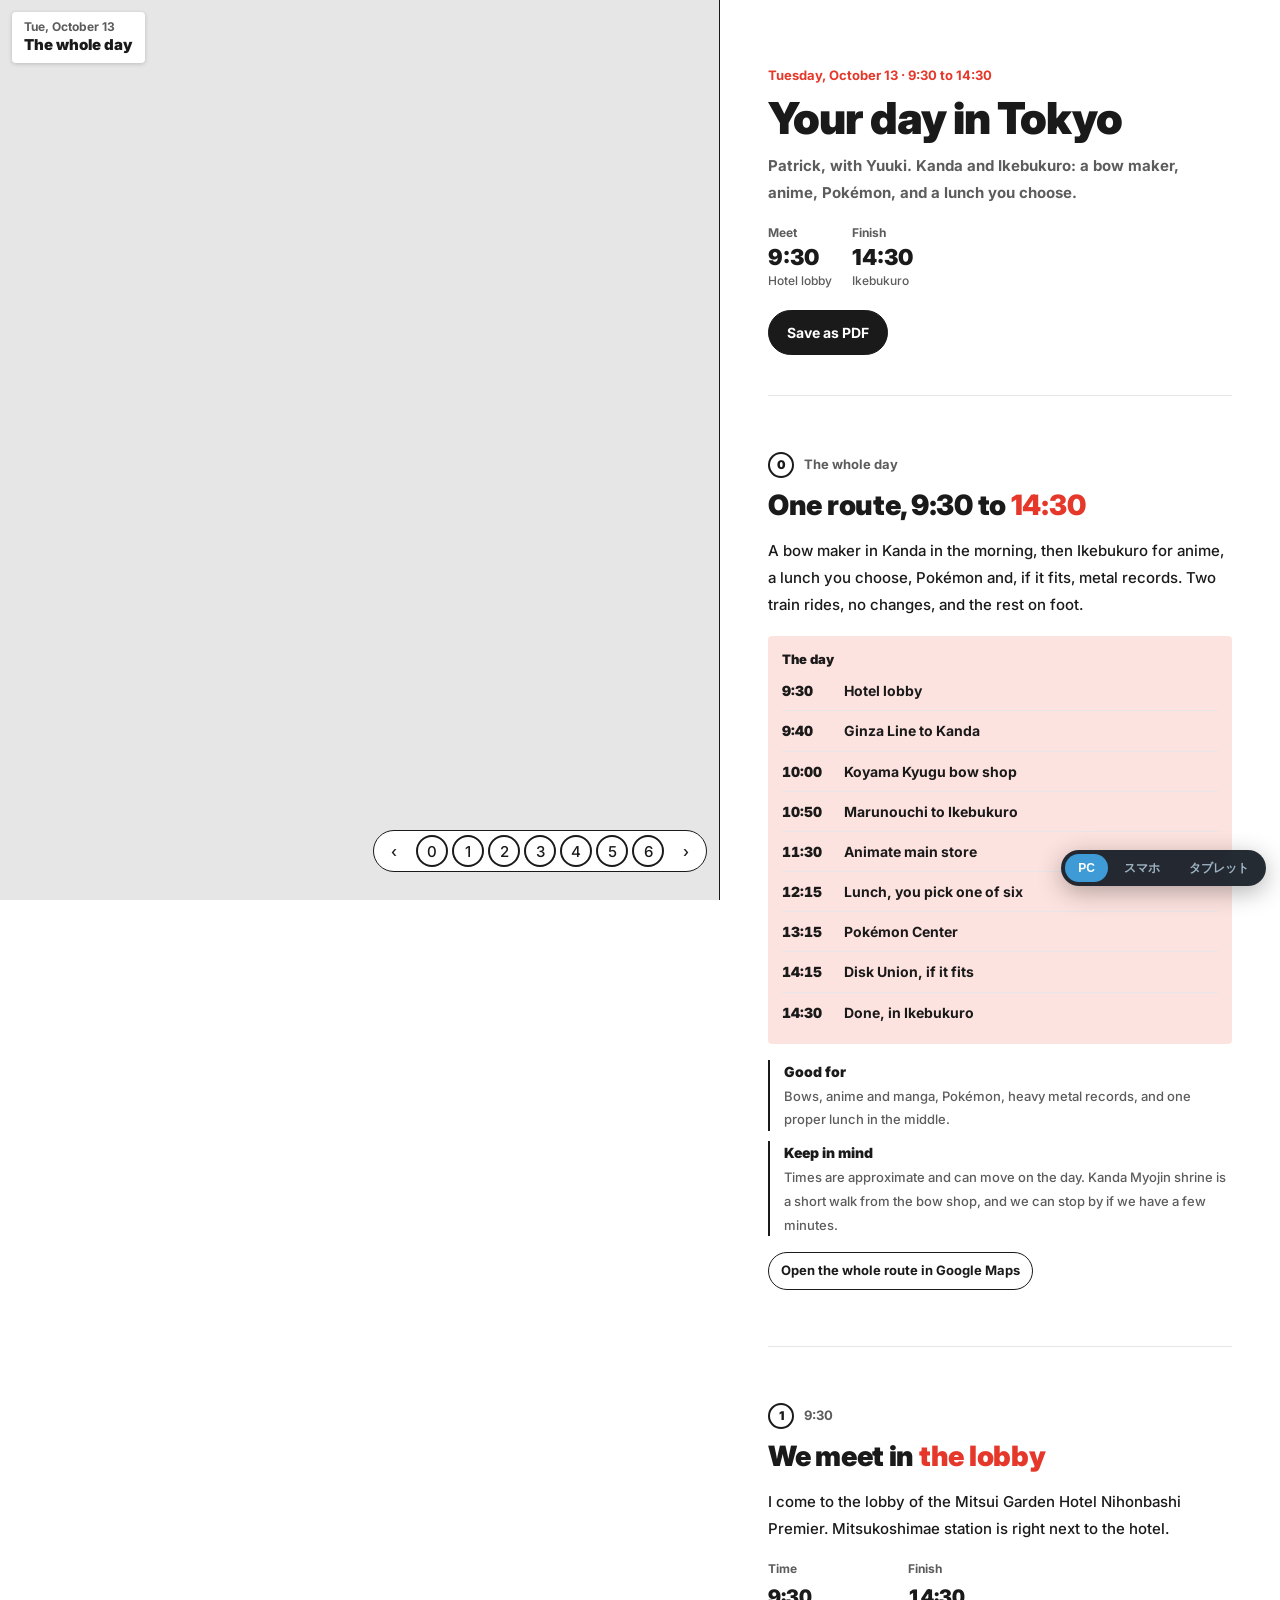
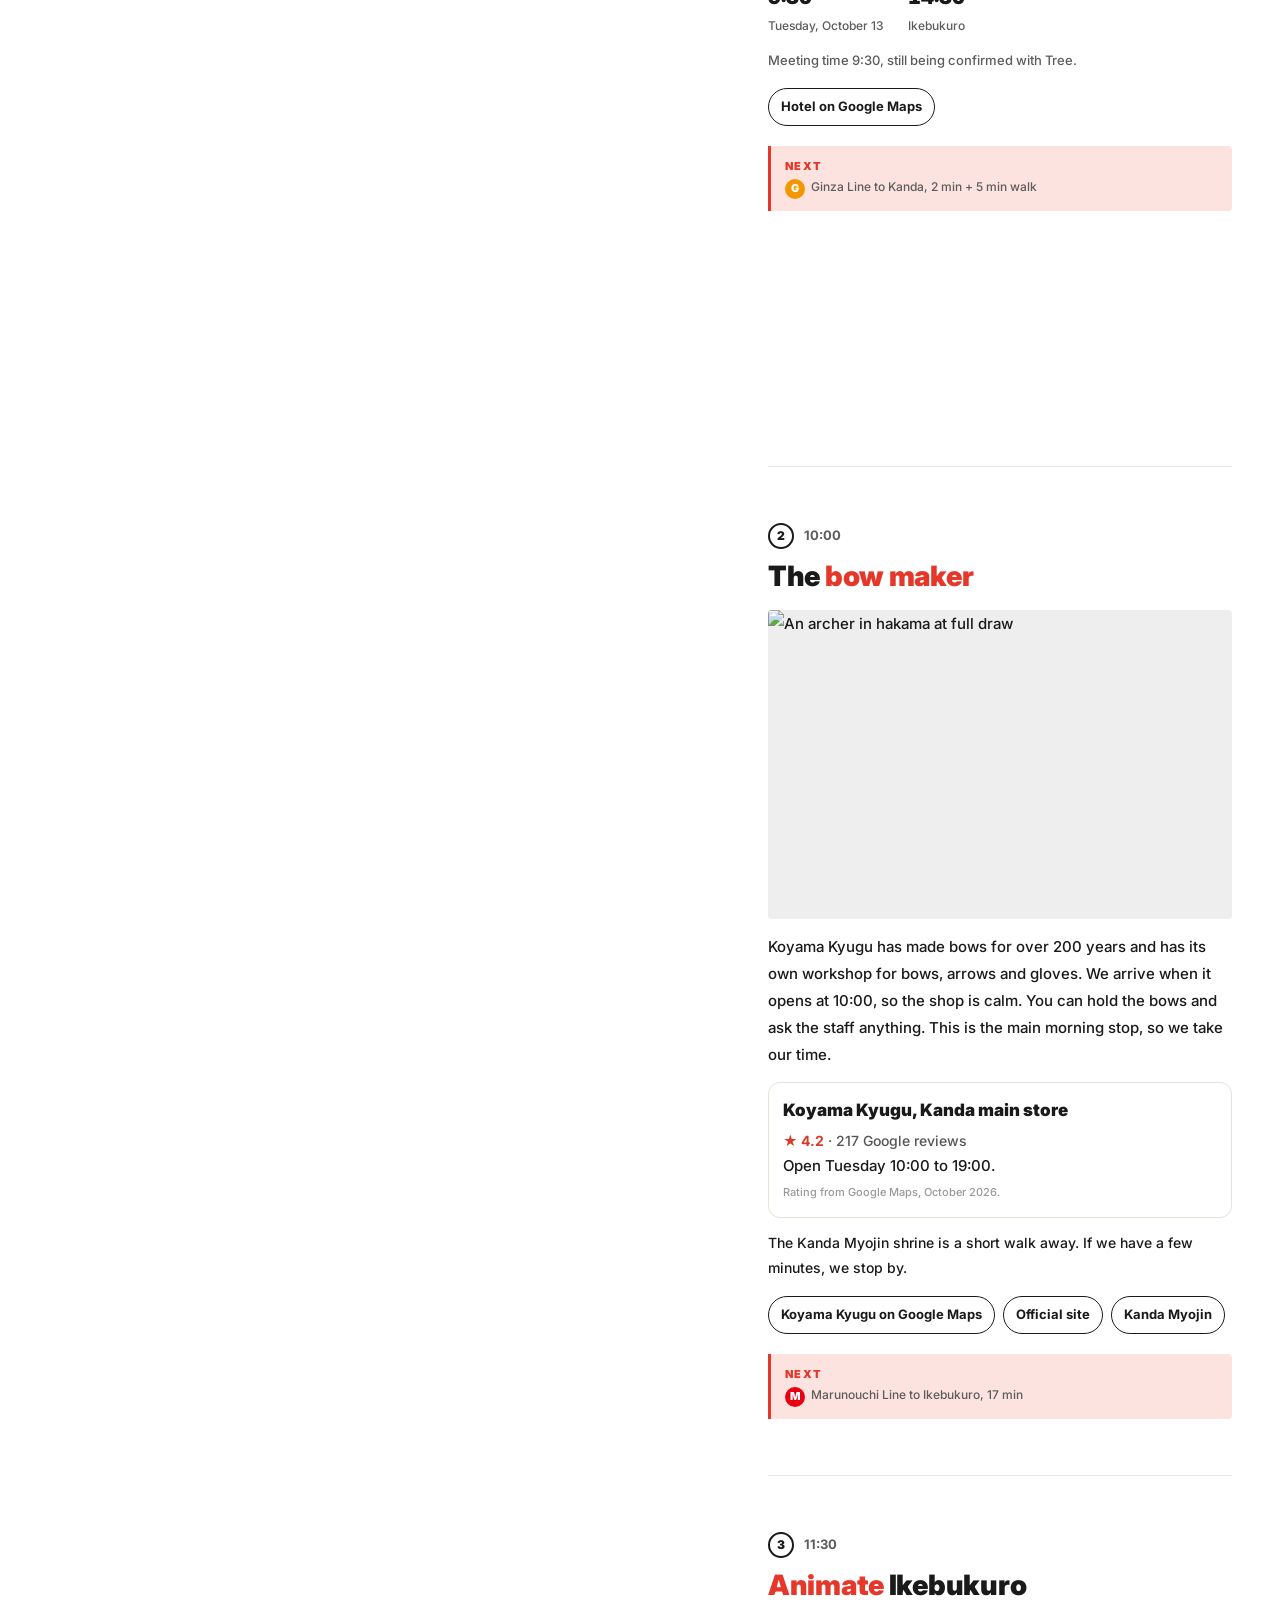
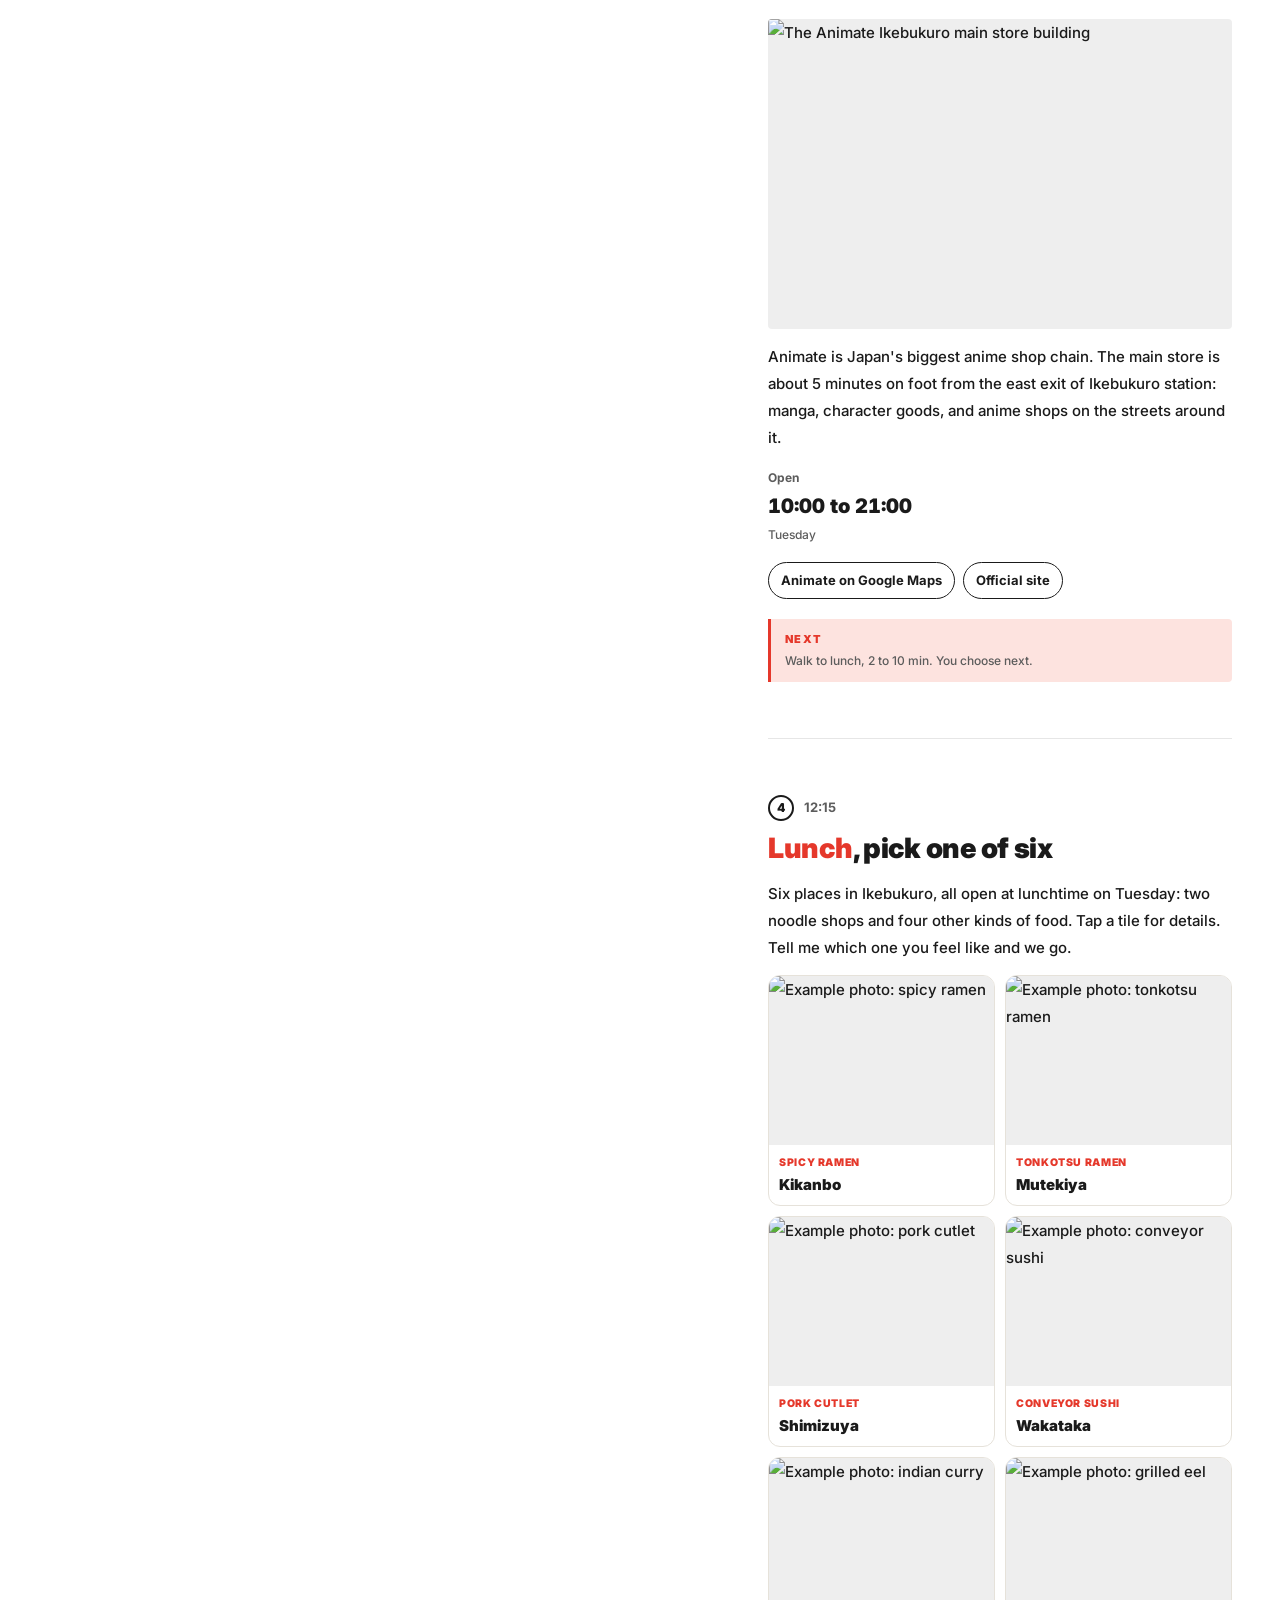
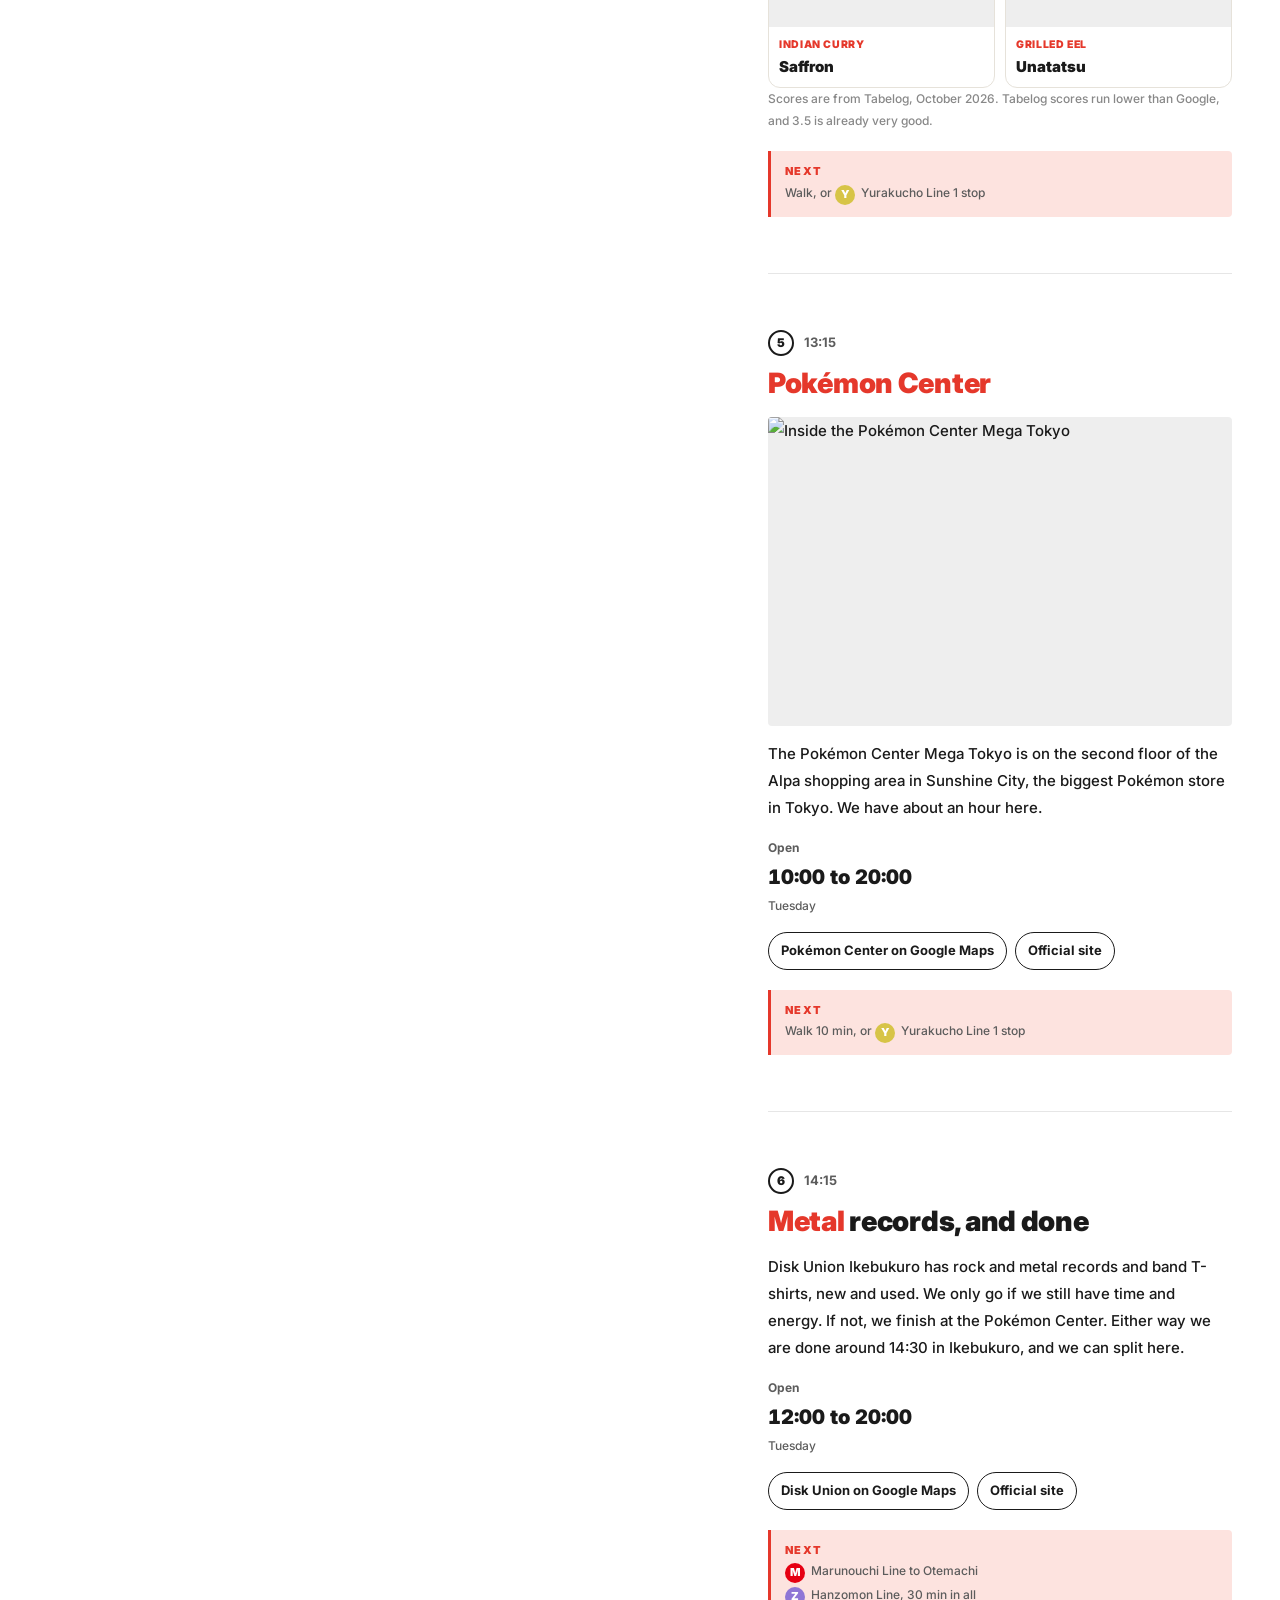
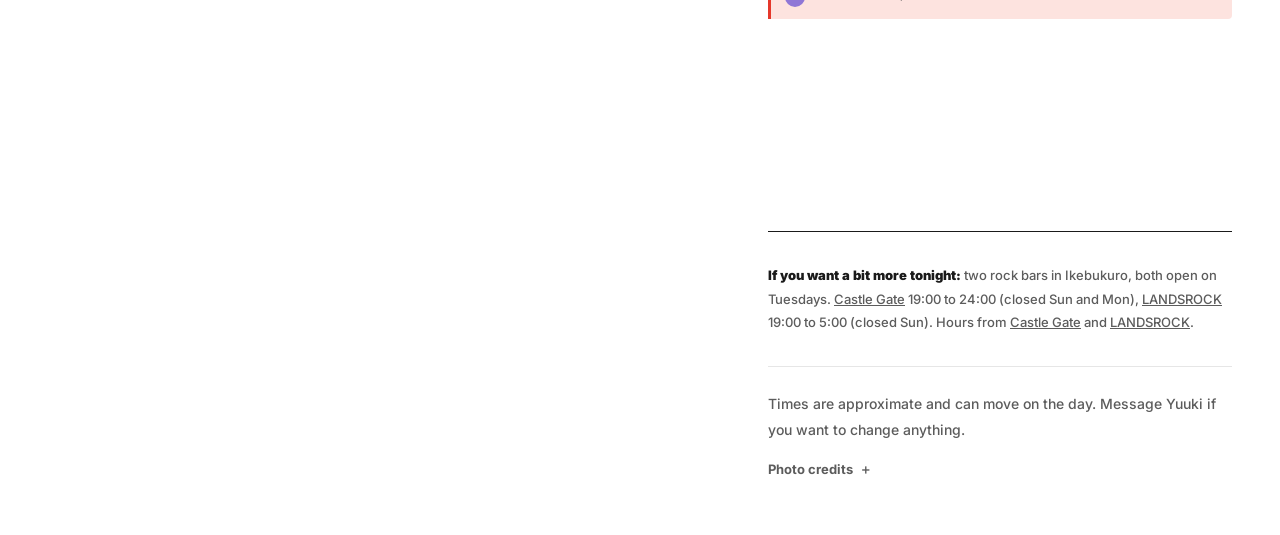
==== commit a98197e6: "Lunch: 6 options in tiles with popups (2 noodle, 4 other); one-line headings; shorter timetable and " ====
--- a/index.html
+++ b/index.html
@@ -130,7 +130,58 @@
 .ln{display:inline-grid;place-items:center;width:20px;height:20px;border-radius:50%;background:var(--c);color:#fff;font-size:11px;font-weight:900;margin-right:6px;vertical-align:-1px}
 .cb .mini{margin-left:0;margin-right:10px;display:inline-block}
 #map.lunch .leaflet-overlay-pane{display:none}#map.lunch .pk:not(.cafe):not(.geo){display:none}
-</style></head><body><div class="wrap"><div class="mapbox"><div id="map" aria-label="Map of the day"></div><p class="where"><small>Tue, October 13</small><b>The whole day</b></p><nav class="dial" aria-label="Switch stop"><button type="button" class="ar" data-d="-1" aria-label="Previous stop">&lsaquo;</button><div class="nums-r"><button type="button" class="dn" data-i="0" aria-label="The whole day">0</button><button type="button" class="dn" data-i="1" aria-label="9:30">1</button><button type="button" class="dn" data-i="2" aria-label="10:00">2</button><button type="button" class="dn" data-i="3" aria-label="11:30">3</button><button type="button" class="dn" data-i="4" aria-label="12:15">4</button><button type="button" class="dn" data-i="5" aria-label="13:15">5</button><button type="button" class="dn" data-i="6" aria-label="14:15">6</button></div><button type="button" class="ar" data-d="1" aria-label="Next stop">&rsaquo;</button></nav></div><main class="story"><header class="intro"><p class="date">Tuesday, October 13 · 9:30 to 14:30</p><h1>Your day<br>in Tokyo</h1><p class="who">Patrick, with Yuuki. Kanda and Ikebukuro: a bow maker, anime, Pokémon, and a lunch you choose.</p><dl class="cn"><div><dt>Meet</dt><dd class="n">9:30</dd><dd class="s">Hotel lobby</dd></div><div><dt>Finish</dt><dd class="n">14:30</dd><dd class="s">Ikebukuro</dd></div></dl><div class="tools"><a class="tool" href="patrick-ikebukuro-oct13.pdf" download>Save as PDF</a></div></header><article class="step" data-i="0"><p class="no"><i>0</i>The whole day</p><h2>One route,<span class="l2">9:30 to <em>14:30</em></span></h2><p class="lead">A bow maker in Kanda in the morning, then Ikebukuro for anime, a lunch you choose, Pokémon and, if it fits, metal records. Two train rides, no changes, and the rest on foot.</p><div class="tt"><p class="cap">The day</p><table><tr class="st-plain"><td class="v">9:30</td><td><span class="k">Meet at the hotel lobby (to be confirmed)</span></td></tr><tr class="st-plain"><td class="v">9:40</td><td><span class="k">Ginza Line to Kanda, then 5 min on foot</span></td></tr><tr class="st-plain"><td class="v">10:00</td><td><span class="k">Koyama Kyugu, Kanda main store</span></td></tr><tr class="st-plain"><td class="v">10:50</td><td><span class="k">Marunouchi Line from Awajicho to Ikebukuro</span></td></tr><tr class="st-plain"><td class="v">11:30</td><td><span class="k">Animate Ikebukuro main store</span></td></tr><tr class="st-plain"><td class="v">12:15</td><td><span class="k">Lunch, you pick one of five</span></td></tr><tr class="st-plain"><td class="v">13:15</td><td><span class="k">Pokémon Center Mega Tokyo</span></td></tr><tr class="st-plain"><td class="v">14:15</td><td><span class="k">Disk Union Ikebukuro, if it fits</span></td></tr><tr class="st-plain"><td class="v">14:30</td><td><span class="k">Done, in Ikebukuro</span></td></tr></table></div><ul class="pts"><li><b>Good for</b><span>Bows, anime and manga, Pokémon, heavy metal records, and one proper lunch in the middle.</span></li><li><b>Keep in mind</b><span>Times are approximate and can move on the day. Kanda Myojin shrine is a short walk from the bow shop, and we can stop by if we have a few minutes.</span></li></ul><ul class="links"><li><a href="https://www.google.com/maps/dir/?api=1&origin=Mitsui+Garden+Hotel+Nihonbashi+Premier&destination=Disk+Union+Ikebukuro&waypoints=Koyama+Kyugu+Kanda%7CAnimate+Ikebukuro+Main+Store%7CPokemon+Center+Mega+Tokyo+Sunshine+City&travelmode=transit" target="_blank" rel="noopener">Open the whole route in Google Maps</a></li></ul></article><article class="step" data-i="1"><p class="no"><i>1</i>9:30</p><h2>We meet in <em>the lobby</em></h2><p class="lead">I come to the lobby of the Mitsui Garden Hotel Nihonbashi Premier. Mitsukoshimae station is right next to the hotel.</p><dl class="nums"><div><dt>Time</dt><dd class="n">9:30</dd><dd class="s">Tuesday, October 13</dd></div><div><dt>Finish</dt><dd class="n">14:30</dd><dd class="s">Ikebukuro</dd></div></dl><p class="note" style="font-size:13px;color:var(--mute)">Meeting time 9:30, still being confirmed with Tree.</p><ul class="links"><li><a href="https://www.google.com/maps/search/?api=1&query=Mitsui+Garden+Hotel+Nihonbashi+Premier" target="_blank" rel="noopener">Hotel on Google Maps</a></li></ul><div class="next"><p class="nl">Next</p><p><span class="ln" style="--c:#f39700">G</span>Ginza Line · Mitsukoshimae to Kanda, 1 stop, 2 min</p><p>Then 5 min on foot to the bow shop.</p></div></article><article class="step" data-i="2"><p class="no"><i>2</i>10:00</p><h2>The <em>bow maker</em></h2><div class="ph"><img src="https://thumb.wikimedia.org/wikipedia/commons/thumb/2/29/Professor_Inagaki_Genshiro.jpg/960px-Professor_Inagaki_Genshiro.jpg" alt="An archer in hakama at full draw"></div><p class="lead">Koyama Kyugu has made bows for over 200 years and has its own workshop for bows, arrows and gloves. We arrive when it opens at 10:00, so the shop is calm. You can hold the bows and ask the staff anything. This is the main morning stop, so we take our time.</p><div class="cafes"><div class="cf"><div class="cb"><b>Koyama Kyugu, Kanda main store</b><p class="rt"><span class="st">★ 4.2</span> · 217 Google reviews</p><p>Open Tuesday 10:00 to 19:00.</p><small>Rating from Google Maps, October 2026.</small></div></div></div><p class="note" style="font-size:14px">The Kanda Myojin shrine is a short walk away. If we have a few minutes, we stop by.</p><ul class="links"><li><a href="https://www.google.com/maps/search/?api=1&query=Koyama+Kyugu+Kanda" target="_blank" rel="noopener">Koyama Kyugu on Google Maps</a></li><li><a href="https://koyama-kyugu.co.jp/store/" target="_blank" rel="noopener">Official site</a></li><li><a href="https://www.google.com/maps/search/?api=1&query=Kanda+Myojin" target="_blank" rel="noopener">Kanda Myojin</a></li></ul><div class="next"><p class="nl">Next</p><p><span class="ln" style="--c:#e60012">M</span>Marunouchi Line · Awajicho to Ikebukuro, about 17 min, no changes</p><p>Awajicho station is 1 min from the shop (Shin-Ochanomizu exit A1).</p></div></article><article class="step" data-i="3"><p class="no"><i>3</i>11:30</p><h2><em>Animate</em>,<span class="l2">Japan's biggest anime shop</span></h2><div class="ph"><img src="https://upload.wikimedia.org/wikipedia/commons/c/c5/ANIMATE-Ikebukuro.JPG" alt="The Animate Ikebukuro main store building"></div><p class="lead">Animate's main store is about 5 minutes on foot from the east exit of Ikebukuro station: manga, character goods, and anime shops on the streets around it.</p><dl class="nums"><div><dt>Open</dt><dd class="n">10:00 to 21:00</dd><dd class="s">Tuesday</dd></div></dl><ul class="links"><li><a href="https://www.google.com/maps/search/?api=1&query=Animate+Ikebukuro+Main+Store" target="_blank" rel="noopener">Animate on Google Maps</a></li><li><a href="https://www.animate.co.jp/shop/ikebukuro/" target="_blank" rel="noopener">Official site</a></li></ul><div class="next"><p class="nl">Next</p><p>On foot to lunch. The five places are 4 to 14 minutes away, and you choose at the next stop.</p></div></article><article class="step" data-i="4"><p class="no"><i>4</i>12:15</p><h2><em>Lunch</em>,<span class="l2">you pick one of five</span></h2><p class="lead">All five are in Ikebukuro, and all are open at lunchtime on Tuesday. Tell me which one you feel like and we go. The photos show the dish, not the shop.</p><div class="cafes"><div class="cf"><img class="sv" loading="lazy" src="https://thumb.wikimedia.org/wikipedia/commons/thumb/8/8c/Very_hot_tsukemen_%28close-up%29.jpg/960px-Very_hot_tsukemen_%28close-up%29.jpg" alt="Example photo of the dish at Kikanbo"><div class="cb"><b>Kikanbo</b><p class="rt"><span class="st">★ 3.6</span> · Tabelog, 1,800+ reviews</p><p>Spicy miso ramen. You choose how hot and how numbing (Sichuan pepper) it is, and you can ask for it mild. Counter seats only, and a short line is normal at lunch.</p><p class="rt">Open 11:00 to 21:30, every day · about 4 min on foot from Animate</p><a class="mini" href="https://www.google.com/maps/search/?api=1&query=Kikanbo+Ikebukuro" target="_blank" rel="noopener">Map ↗</a> <a class="mini" href="https://kikanbo.co.jp/pages/shop" target="_blank" rel="noopener">Details ↗</a><small>Photo: example of the dish. Very hot tsukemen (close-up).jpg by insatiablemunch, CC BY 2.0</small></div></div><div class="cf"><img class="sv" loading="lazy" src="https://thumb.wikimedia.org/wikipedia/commons/thumb/b/b4/Gyukatsu_%2846075415774%29.jpg/960px-Gyukatsu_%2846075415774%29.jpg" alt="Example photo of the dish at Gyukatsu Motomura"><div class="cb"><b>Gyukatsu Motomura</b><p class="rt"><span class="st">★ 3.1</span> · Tabelog, 23 reviews, opened Feb 2026</p><p>Beef cutlet fried quickly so the middle stays rare. You finish each slice on a small hot stone at your table. Inside Sunshine City, in the same Alpa building as the Pokémon Center.</p><p class="rt">Open 11:00 to 22:00, every day · about 7 min on foot from Animate</p><a class="mini" href="https://www.google.com/maps/search/?api=1&query=Gyukatsu+Motomura+Sunshine+Ikebukuro" target="_blank" rel="noopener">Map ↗</a> <a class="mini" href="https://tabelog.com/tokyo/A1305/A130501/13318857/" target="_blank" rel="noopener">Details ↗</a><small>Photo: example of the dish. Gyukatsu (46075415774).jpg by Raita Futo, CC BY 2.0</small></div></div><div class="cf"><img class="sv" loading="lazy" src="https://thumb.wikimedia.org/wikipedia/commons/thumb/8/8a/Ikkousha_tonkotsu_bowl.jpg/960px-Ikkousha_tonkotsu_bowl.jpg" alt="Example photo of the dish at Mutekiya"><div class="cb"><b>Mutekiya</b><p class="rt"><span class="st">★ 3.6</span> · Tabelog, 2,000+ reviews</p><p>Rich pork-bone (tonkotsu) ramen with thick slices of roast pork. Only 17 counter seats, so expect a line, and it closes when the soup runs out.</p><p class="rt">Open from 10:30, every day · about 10 min on foot from Animate</p><a class="mini" href="https://www.google.com/maps/search/?api=1&query=Mutekiya+Ikebukuro" target="_blank" rel="noopener">Map ↗</a> <a class="mini" href="https://tabelog.com/tokyo/A1305/A130501/13003927/" target="_blank" rel="noopener">Details ↗</a><small>Photo: example of the dish. Ikkousha tonkotsu bowl.jpg by Wesoree, CC BY-SA 4.0</small></div></div><div class="cf"><img class="sv" loading="lazy" src="https://thumb.wikimedia.org/wikipedia/commons/thumb/5/54/Kama-age_Udon.jpg/960px-Kama-age_Udon.jpg" alt="Example photo of the dish at Anpuku"><div class="cb"><b>Anpuku</b><p class="rt"><span class="st">★ 3.6</span> · Tabelog, 1,900+ reviews, Udon East 100 (2024)</p><p>Creative udon served like pasta. The famous bowl is carbonara udon in a bonito-dashi sauce. On the west side of the station. No reservations at lunch.</p><p class="rt">Lunch 11:00 to 15:00, closed only at New Year · about 12 min on foot from Animate</p><a class="mini" href="https://www.google.com/maps/search/?api=1&query=Anpuku+Ikebukuro" target="_blank" rel="noopener">Map ↗</a> <a class="mini" href="https://tabelog.com/tokyo/A1305/A130501/13097934/" target="_blank" rel="noopener">Details ↗</a><small>Photo: example of the dish. Kama-age Udon.jpg by Lombroso, public domain</small></div></div><div class="cf"><img class="sv" loading="lazy" src="https://thumb.wikimedia.org/wikipedia/commons/thumb/4/44/Dandannoodles.jpg/960px-Dandannoodles.jpg" alt="Example photo of the dish at Yan, Sichuan home cooking"><div class="cb"><b>Yan, Sichuan home cooking</b><p class="rt"><span class="st">★ 3.5</span> · Tabelog, 1,600+ reviews</p><p>Sichuan food, known for dry tantan noodles (no soup) and handmade fried and boiled gyoza. It appeared in the TV show Kodoku no Gourmet. The spice can be made milder on request.</p><p class="rt">Weekday lunch 11:30 to 15:00 · about 14 min on foot from Animate</p><a class="mini" href="https://www.google.com/maps/search/?api=1&query=Chinese+Kateiryori+Yan+2+Ikebukuro" target="_blank" rel="noopener">Map ↗</a> <a class="mini" href="https://tabelog.com/tokyo/A1305/A130501/13009261/" target="_blank" rel="noopener">Details ↗</a><small>Photo: example of the dish. Dandannoodles.jpg by Alpha from Melbourne, CC BY-SA 2.0</small></div></div></div><p class="asof">Scores are from Tabelog, October 2026. Tabelog scores run lower than Google, and 3.5 is already very good.</p><div class="next"><p class="nl">Next</p><p>On foot to Sunshine City, 5 to 20 min depending on where we eat. Or <span class="ln" style="--c:#d7c447">Y</span>Yurakucho Line, Ikebukuro to Higashi-Ikebukuro, 1 stop, then 5 min on foot.</p></div></article><article class="step" data-i="5"><p class="no"><i>5</i>13:15</p><h2><em>Pokémon Center</em>,<span class="l2">Sunshine City</span></h2><div class="ph"><img src="https://thumb.wikimedia.org/wikipedia/commons/thumb/e/ec/Mega_Tokyo_Pok%C3%A9mon_Center_1.jpg/960px-Mega_Tokyo_Pok%C3%A9mon_Center_1.jpg" alt="Inside the Pokémon Center Mega Tokyo"></div><p class="lead">The Pokémon Center Mega Tokyo is on the second floor of the Alpa shopping area in Sunshine City, the biggest Pokémon store in Tokyo. We have about an hour here.</p><dl class="nums"><div><dt>Open</dt><dd class="n">10:00 to 20:00</dd><dd class="s">Tuesday</dd></div></dl><ul class="links"><li><a href="https://www.google.com/maps/search/?api=1&query=Pokemon+Center+Mega+Tokyo+Sunshine+City" target="_blank" rel="noopener">Pokémon Center on Google Maps</a></li><li><a href="https://shop.pokemon.co.jp/ja/shop/pokemoncenter-megatokyo/" target="_blank" rel="noopener">Official site</a></li></ul><div class="next"><p class="nl">Next</p><p>To Disk Union: about 10 min on foot. Or <span class="ln" style="--c:#d7c447">Y</span>Yurakucho Line, Higashi-Ikebukuro to Ikebukuro, 1 stop, then 5 min on foot.</p></div></article><article class="step" data-i="6"><p class="no"><i>6</i>14:15</p><h2><em>Metal</em> records,<span class="l2">and done</span></h2><p class="lead">Disk Union Ikebukuro has rock and metal records and band T-shirts, new and used. We only go if we still have time and energy. If not, we finish at the Pokémon Center. Either way we are done around 14:30 in Ikebukuro, and we can split here.</p><dl class="nums"><div><dt>Open</dt><dd class="n">12:00 to 20:00</dd><dd class="s">Tuesday</dd></div></dl><ul class="links"><li><a href="https://www.google.com/maps/search/?api=1&query=Disk+Union+Ikebukuro" target="_blank" rel="noopener">Disk Union on Google Maps</a></li><li><a href="https://diskunion.net/shop/ikebukuro" target="_blank" rel="noopener">Official site</a></li></ul><div class="next"><p class="nl">Next</p><p>Back to Nihonbashi, about 30 min: <span class="ln" style="--c:#e60012">M</span>Marunouchi Line to Otemachi, then <span class="ln" style="--c:#8f76d6">Z</span>Hanzomon Line one stop to Mitsukoshimae.</p></div></article><section class="x"><p class="note" style="font-size:13px;color:var(--mute);margin-top:0"><b style="color:var(--ink)">If you want a bit more tonight:</b> two rock bars in Ikebukuro, both open on Tuesdays. <a href="https://www.google.com/maps/search/?api=1&query=Rock+Bar+Castle+gate+Ikebukuro" target="_blank" rel="noopener">Castle Gate</a> 19:00 to 24:00 (closed Sun and Mon), <a href="https://www.google.com/maps/search/?api=1&query=LANDSROCK+Ikebukuro" target="_blank" rel="noopener">LANDSROCK</a> 19:00 to 5:00 (closed Sun). Hours from <a href="https://peraichi.com/landing_pages/view/castlegate" target="_blank" rel="noopener">Castle Gate</a> and <a href="https://lands-rock.com/" target="_blank" rel="noopener">LANDSROCK</a>.</p></section><footer class="credit"><p class="note" style="margin:0 0 10px">Times are approximate and can move on the day. Message Yuuki if you want to change anything.</p><details><summary>Photo credits</summary><ul><li>Professor Inagaki Genshiro.jpg CC BY-SA 3.0</li><li>ANIMATE-Ikebukuro.JPG by Itasan, CC BY-SA 3.0</li><li>Mega Tokyo Pokémon Center 1.jpg by Maplestrip, CC BY 3.0</li><li>Very hot tsukemen (close-up).jpg by insatiablemunch, CC BY 2.0</li><li>Gyukatsu (46075415774).jpg by Raita Futo, CC BY 2.0</li><li>Ikkousha tonkotsu bowl.jpg by Wesoree, CC BY-SA 4.0</li><li>Kama-age Udon.jpg by Lombroso, public domain</li><li>Dandannoodles.jpg by Alpha from Melbourne, CC BY-SA 2.0</li></ul><p>Photos via Wikimedia Commons. Map: Tiles © Esri / © <a href="https://www.openstreetmap.org/copyright" target="_blank" rel="noopener">OpenStreetMap</a></p></details></footer></main></div><script>const LI=4,LUNCH=[[35.7291, 139.7153, "Kikanbo", "t"], [35.729, 139.7186, "Motomura", "b"], [35.7269, 139.7117, "Mutekiya", "b"], [35.7324, 139.709, "Anpuku", "r"], [35.7301, 139.7072, "Yan", "b"]],DAYS=["The whole day", "9:30", "10:00", "11:30", "12:15", "13:15", "14:15"],P=[null, [35.6865, 139.774, "Hotel lobby, Nihonbashi", "Hotel", "r", 0], [35.6951, 139.7685, "Koyama Kyugu, Kanda", "Koyama", "r", 0], [35.7311, 139.7154, "Animate Ikebukuro", "Animate", "r", 0], [35.7295, 139.7124, "Lunch, pick one of five", "", "r", 0], [35.7278, 139.72, "Pok\u00e9mon Center Mega Tokyo", "Pok\u00e9mon Center", "r", 0], [35.7287, 139.7138, "Disk Union Ikebukuro (if it fits)", "Disk Union", "l", 0]],GEO=[[35.6985,139.7585,"Kanda"],[35.7345,139.7158,"Ikebukuro"]];
+
+.cafes.tiles{grid-template-columns:1fr 1fr;gap:10px}
+.tiles .cf .sv{aspect-ratio:4/3}
+.tiles .cb{padding:9px 10px 11px}
+.tiles .cb b{font-size:15px;line-height:1.3;display:block}
+.tiles .cb p{font-size:12.5px;line-height:1.5;margin:3px 0}
+.tiles .cb .gn{font-size:10.5px;font-weight:900;letter-spacing:.06em;text-transform:uppercase;color:var(--red);margin:0 0 2px}
+.tiles .cb .rt{font-size:12px}
+.tiles .cb .wh{color:var(--ink)}
+.tiles .cb .mini{font-size:12px;margin-right:10px}
+
+.cafes.tiles{align-items:start}
+.tiles summary{display:block;list-style:none;cursor:pointer}
+.tiles summary::-webkit-details-marker{display:none}
+.tiles summary .cb{display:block}
+.tiles summary .cb>span{display:block}
+.tiles .cb .tg{font-size:12.5px;line-height:1.4;margin:2px 0 4px}
+.tiles .cb .rt{font-size:12px;color:var(--mute)}
+.tiles .cb .op{margin-top:6px;font-size:11.5px;font-weight:900;color:var(--red)}
+.tiles .cb .op:after{content:" +"}
+.tiles details[open] .op:after{content:" \2212"}
+.tiles details[open] .op{display:none}
+.tiles .more{border-top:1px solid var(--line);padding-top:8px}
+
+.cafes.tiles{grid-template-columns:1fr 1fr;gap:10px;align-items:stretch}
+.tile{display:block;width:100%;text-align:left;font:inherit;color:inherit;background:#fff;border:1px solid #e6e2da;border-radius:12px;overflow:hidden;padding:0;cursor:pointer}
+.tile img{display:block;width:100%;aspect-ratio:4/3;object-fit:cover;background:#eee}
+.tile .cb{display:block;padding:9px 10px 11px}
+.tile .gn{display:block;font-size:10.5px;font-weight:900;letter-spacing:.06em;text-transform:uppercase;color:var(--red)}
+.tile b{display:block;font-size:15px;line-height:1.3;margin-top:2px}
+.tile:hover,.tile:focus-visible{border-color:var(--ink)}
+dialog.pop{border:0;border-radius:14px;padding:0;width:min(92vw,420px);max-height:88vh;max-height:88svh;overflow:auto;color:var(--ink);background:#fff;margin:auto}
+dialog.pop::backdrop{background:rgba(0,0,0,.55)}
+.pop .pimg{display:block;width:100%;aspect-ratio:4/3;object-fit:cover}
+.pop .pbody{padding:16px 18px 20px}
+.pop .gn{font-size:11px;font-weight:900;letter-spacing:.06em;text-transform:uppercase;color:var(--red)}
+.pop h3{font-size:22px;line-height:1.25;font-weight:900;margin:2px 0 6px}
+.pop .rt{font-size:13px;color:var(--mute);margin-top:6px}
+.pop .st{color:var(--red);font-weight:700}
+.pop .pt{font-size:15px;line-height:1.6;margin-top:10px}
+.pop .pl{margin-top:14px;display:flex;gap:10px;flex-wrap:wrap}
+.pop .pl a{display:inline-block;font-size:13px;font-weight:700;text-decoration:none;border:1px solid var(--ink);border-radius:999px;padding:6px 14px}
+.pop .pc{margin-top:14px;font-size:11px;color:#999;line-height:1.5}
+.pclose{position:absolute;right:10px;top:10px;width:34px;height:34px;border-radius:50%;border:0;background:rgba(255,255,255,.92);font:inherit;font-size:16px;font-weight:700;cursor:pointer;box-shadow:0 1px 4px rgba(0,0,0,.25)}
+
+h1,h2{text-wrap:balance}
+.step h2 .l2{display:inline}
+.tt .v{width:4.4em}
+.next{font-size:13px}
+.next p+p{font-size:12px}
+.tile img,.pop .pimg{height:auto}
+</style></head><body><div class="wrap"><div class="mapbox"><div id="map" aria-label="Map of the day"></div><p class="where"><small>Tue, October 13</small><b>The whole day</b></p><nav class="dial" aria-label="Switch stop"><button type="button" class="ar" data-d="-1" aria-label="Previous stop">&lsaquo;</button><div class="nums-r"><button type="button" class="dn" data-i="0" aria-label="The whole day">0</button><button type="button" class="dn" data-i="1" aria-label="9:30">1</button><button type="button" class="dn" data-i="2" aria-label="10:00">2</button><button type="button" class="dn" data-i="3" aria-label="11:30">3</button><button type="button" class="dn" data-i="4" aria-label="12:15">4</button><button type="button" class="dn" data-i="5" aria-label="13:15">5</button><button type="button" class="dn" data-i="6" aria-label="14:15">6</button></div><button type="button" class="ar" data-d="1" aria-label="Next stop">&rsaquo;</button></nav></div><main class="story"><header class="intro"><p class="date">Tuesday, October 13 · 9:30 to 14:30</p><h1>Your day in Tokyo</h1><p class="who">Patrick, with Yuuki. Kanda and Ikebukuro: a bow maker, anime, Pokémon, and a lunch you choose.</p><dl class="cn"><div><dt>Meet</dt><dd class="n">9:30</dd><dd class="s">Hotel lobby</dd></div><div><dt>Finish</dt><dd class="n">14:30</dd><dd class="s">Ikebukuro</dd></div></dl><div class="tools"><a class="tool" href="patrick-ikebukuro-oct13.pdf" download>Save as PDF</a></div></header><article class="step" data-i="0"><p class="no"><i>0</i>The whole day</p><h2>One route, <span class="l2">9:30 to <em>14:30</em></span></h2><p class="lead">A bow maker in Kanda in the morning, then Ikebukuro for anime, a lunch you choose, Pokémon and, if it fits, metal records. Two train rides, no changes, and the rest on foot.</p><div class="tt"><p class="cap">The day</p><table><tr class="st-plain"><td class="v">9:30</td><td><span class="k">Hotel lobby</span></td></tr><tr class="st-plain"><td class="v">9:40</td><td><span class="k">Ginza Line to Kanda</span></td></tr><tr class="st-plain"><td class="v">10:00</td><td><span class="k">Koyama Kyugu bow shop</span></td></tr><tr class="st-plain"><td class="v">10:50</td><td><span class="k">Marunouchi to Ikebukuro</span></td></tr><tr class="st-plain"><td class="v">11:30</td><td><span class="k">Animate main store</span></td></tr><tr class="st-plain"><td class="v">12:15</td><td><span class="k">Lunch, you pick one of six</span></td></tr><tr class="st-plain"><td class="v">13:15</td><td><span class="k">Pokémon Center</span></td></tr><tr class="st-plain"><td class="v">14:15</td><td><span class="k">Disk Union, if it fits</span></td></tr><tr class="st-plain"><td class="v">14:30</td><td><span class="k">Done, in Ikebukuro</span></td></tr></table></div><ul class="pts"><li><b>Good for</b><span>Bows, anime and manga, Pokémon, heavy metal records, and one proper lunch in the middle.</span></li><li><b>Keep in mind</b><span>Times are approximate and can move on the day. Kanda Myojin shrine is a short walk from the bow shop, and we can stop by if we have a few minutes.</span></li></ul><ul class="links"><li><a href="https://www.google.com/maps/dir/?api=1&origin=Mitsui+Garden+Hotel+Nihonbashi+Premier&destination=Disk+Union+Ikebukuro&waypoints=Koyama+Kyugu+Kanda%7CAnimate+Ikebukuro+Main+Store%7CPokemon+Center+Mega+Tokyo+Sunshine+City&travelmode=transit" target="_blank" rel="noopener">Open the whole route in Google Maps</a></li></ul></article><article class="step" data-i="1"><p class="no"><i>1</i>9:30</p><h2>We meet in <em>the lobby</em></h2><p class="lead">I come to the lobby of the Mitsui Garden Hotel Nihonbashi Premier. Mitsukoshimae station is right next to the hotel.</p><dl class="nums"><div><dt>Time</dt><dd class="n">9:30</dd><dd class="s">Tuesday, October 13</dd></div><div><dt>Finish</dt><dd class="n">14:30</dd><dd class="s">Ikebukuro</dd></div></dl><p class="note" style="font-size:13px;color:var(--mute)">Meeting time 9:30, still being confirmed with Tree.</p><ul class="links"><li><a href="https://www.google.com/maps/search/?api=1&query=Mitsui+Garden+Hotel+Nihonbashi+Premier" target="_blank" rel="noopener">Hotel on Google Maps</a></li></ul><div class="next"><p class="nl">Next</p><p><span class="ln" style="--c:#f39700">G</span>Ginza Line to Kanda, 2 min + 5 min walk</p></div></article><article class="step" data-i="2"><p class="no"><i>2</i>10:00</p><h2>The <em>bow maker</em></h2><div class="ph"><img src="https://thumb.wikimedia.org/wikipedia/commons/thumb/2/29/Professor_Inagaki_Genshiro.jpg/960px-Professor_Inagaki_Genshiro.jpg" alt="An archer in hakama at full draw"></div><p class="lead">Koyama Kyugu has made bows for over 200 years and has its own workshop for bows, arrows and gloves. We arrive when it opens at 10:00, so the shop is calm. You can hold the bows and ask the staff anything. This is the main morning stop, so we take our time.</p><div class="cafes"><div class="cf"><div class="cb"><b>Koyama Kyugu, Kanda main store</b><p class="rt"><span class="st">★ 4.2</span> · 217 Google reviews</p><p>Open Tuesday 10:00 to 19:00.</p><small>Rating from Google Maps, October 2026.</small></div></div></div><p class="note" style="font-size:14px">The Kanda Myojin shrine is a short walk away. If we have a few minutes, we stop by.</p><ul class="links"><li><a href="https://www.google.com/maps/search/?api=1&query=Koyama+Kyugu+Kanda" target="_blank" rel="noopener">Koyama Kyugu on Google Maps</a></li><li><a href="https://koyama-kyugu.co.jp/store/" target="_blank" rel="noopener">Official site</a></li><li><a href="https://www.google.com/maps/search/?api=1&query=Kanda+Myojin" target="_blank" rel="noopener">Kanda Myojin</a></li></ul><div class="next"><p class="nl">Next</p><p><span class="ln" style="--c:#e60012">M</span>Marunouchi Line to Ikebukuro, 17 min</p></div></article><article class="step" data-i="3"><p class="no"><i>3</i>11:30</p><h2><em>Animate</em> Ikebukuro</h2><div class="ph"><img src="https://upload.wikimedia.org/wikipedia/commons/c/c5/ANIMATE-Ikebukuro.JPG" alt="The Animate Ikebukuro main store building"></div><p class="lead">Animate is Japan's biggest anime shop chain. The main store is about 5 minutes on foot from the east exit of Ikebukuro station: manga, character goods, and anime shops on the streets around it.</p><dl class="nums"><div><dt>Open</dt><dd class="n">10:00 to 21:00</dd><dd class="s">Tuesday</dd></div></dl><ul class="links"><li><a href="https://www.google.com/maps/search/?api=1&query=Animate+Ikebukuro+Main+Store" target="_blank" rel="noopener">Animate on Google Maps</a></li><li><a href="https://www.animate.co.jp/shop/ikebukuro/" target="_blank" rel="noopener">Official site</a></li></ul><div class="next"><p class="nl">Next</p><p>Walk to lunch, 2 to 10 min. You choose next.</p></div></article><article class="step" data-i="4"><p class="no"><i>4</i>12:15</p><h2><em>Lunch</em>, pick one of six</h2><p class="lead">Six places in Ikebukuro, all open at lunchtime on Tuesday: two noodle shops and four other kinds of food. Tap a tile for details. Tell me which one you feel like and we go.</p><div class="cafes tiles"><button type="button" class="tile" data-pop="pop-kikanbo"><img src="https://thumb.wikimedia.org/wikipedia/commons/thumb/8/8c/Very_hot_tsukemen_%28close-up%29.jpg/960px-Very_hot_tsukemen_%28close-up%29.jpg" alt="Example photo: spicy ramen" loading="lazy"><span class="cb"><span class="gn">Spicy ramen</span><b>Kikanbo</b></span></button><button type="button" class="tile" data-pop="pop-mutekiya"><img src="https://thumb.wikimedia.org/wikipedia/commons/thumb/8/8a/Ikkousha_tonkotsu_bowl.jpg/960px-Ikkousha_tonkotsu_bowl.jpg" alt="Example photo: tonkotsu ramen" loading="lazy"><span class="cb"><span class="gn">Tonkotsu ramen</span><b>Mutekiya</b></span></button><button type="button" class="tile" data-pop="pop-shimizuya"><img src="https://thumb.wikimedia.org/wikipedia/commons/thumb/1/15/Pork_loin_cutlet_set_meal_of_Katsuya.jpg/960px-Pork_loin_cutlet_set_meal_of_Katsuya.jpg" alt="Example photo: pork cutlet" loading="lazy"><span class="cb"><span class="gn">Pork cutlet</span><b>Shimizuya</b></span></button><button type="button" class="tile" data-pop="pop-wakataka"><img src="https://thumb.wikimedia.org/wikipedia/commons/thumb/2/27/Conveyor_belt_sushi_at_Mashiro_Sushi.jpg/960px-Conveyor_belt_sushi_at_Mashiro_Sushi.jpg" alt="Example photo: conveyor sushi" loading="lazy"><span class="cb"><span class="gn">Conveyor sushi</span><b>Wakataka</b></span></button><button type="button" class="tile" data-pop="pop-saffron"><img src="https://upload.wikimedia.org/wikipedia/commons/0/09/NANAK_lunch_set.jpg" alt="Example photo: indian curry" loading="lazy"><span class="cb"><span class="gn">Indian curry</span><b>Saffron</b></span></button><button type="button" class="tile" data-pop="pop-unatatsu"><img src="https://upload.wikimedia.org/wikipedia/commons/b/b6/Unadon_%E3%81%86%E3%81%AA%E4%B8%BC.jpg" alt="Example photo: grilled eel" loading="lazy"><span class="cb"><span class="gn">Grilled eel</span><b>Unatatsu</b></span></button></div><p class="asof">Scores are from Tabelog, October 2026. Tabelog scores run lower than Google, and 3.5 is already very good.</p><div class="next"><p class="nl">Next</p><p>Walk, or <span class="ln" style="--c:#d7c447">Y</span>Yurakucho Line 1 stop</p></div></article><article class="step" data-i="5"><p class="no"><i>5</i>13:15</p><h2><em>Pokémon Center</em></h2><div class="ph"><img src="https://thumb.wikimedia.org/wikipedia/commons/thumb/e/ec/Mega_Tokyo_Pok%C3%A9mon_Center_1.jpg/960px-Mega_Tokyo_Pok%C3%A9mon_Center_1.jpg" alt="Inside the Pokémon Center Mega Tokyo"></div><p class="lead">The Pokémon Center Mega Tokyo is on the second floor of the Alpa shopping area in Sunshine City, the biggest Pokémon store in Tokyo. We have about an hour here.</p><dl class="nums"><div><dt>Open</dt><dd class="n">10:00 to 20:00</dd><dd class="s">Tuesday</dd></div></dl><ul class="links"><li><a href="https://www.google.com/maps/search/?api=1&query=Pokemon+Center+Mega+Tokyo+Sunshine+City" target="_blank" rel="noopener">Pokémon Center on Google Maps</a></li><li><a href="https://shop.pokemon.co.jp/ja/shop/pokemoncenter-megatokyo/" target="_blank" rel="noopener">Official site</a></li></ul><div class="next"><p class="nl">Next</p><p>Walk 10 min, or <span class="ln" style="--c:#d7c447">Y</span>Yurakucho Line 1 stop</p></div></article><article class="step" data-i="6"><p class="no"><i>6</i>14:15</p><h2><em>Metal</em> records, and done</h2><p class="lead">Disk Union Ikebukuro has rock and metal records and band T-shirts, new and used. We only go if we still have time and energy. If not, we finish at the Pokémon Center. Either way we are done around 14:30 in Ikebukuro, and we can split here.</p><dl class="nums"><div><dt>Open</dt><dd class="n">12:00 to 20:00</dd><dd class="s">Tuesday</dd></div></dl><ul class="links"><li><a href="https://www.google.com/maps/search/?api=1&query=Disk+Union+Ikebukuro" target="_blank" rel="noopener">Disk Union on Google Maps</a></li><li><a href="https://diskunion.net/shop/ikebukuro" target="_blank" rel="noopener">Official site</a></li></ul><div class="next"><p class="nl">Next</p><p><span class="ln" style="--c:#e60012">M</span>Marunouchi Line to Otemachi</p><p><span class="ln" style="--c:#8f76d6">Z</span>Hanzomon Line, 30 min in all</p></div></article><section class="x"><p class="note" style="font-size:13px;color:var(--mute);margin-top:0"><b style="color:var(--ink)">If you want a bit more tonight:</b> two rock bars in Ikebukuro, both open on Tuesdays. <a href="https://www.google.com/maps/search/?api=1&query=Rock+Bar+Castle+gate+Ikebukuro" target="_blank" rel="noopener">Castle Gate</a> 19:00 to 24:00 (closed Sun and Mon), <a href="https://www.google.com/maps/search/?api=1&query=LANDSROCK+Ikebukuro" target="_blank" rel="noopener">LANDSROCK</a> 19:00 to 5:00 (closed Sun). Hours from <a href="https://peraichi.com/landing_pages/view/castlegate" target="_blank" rel="noopener">Castle Gate</a> and <a href="https://lands-rock.com/" target="_blank" rel="noopener">LANDSROCK</a>.</p></section><footer class="credit"><p class="note" style="margin:0 0 10px">Times are approximate and can move on the day. Message Yuuki if you want to change anything.</p><details><summary>Photo credits</summary><ul><li>Professor Inagaki Genshiro.jpg CC BY-SA 3.0</li><li>ANIMATE-Ikebukuro.JPG by Itasan, CC BY-SA 3.0</li><li>Mega Tokyo Pokémon Center 1.jpg by Maplestrip, CC BY 3.0</li><li>Very hot tsukemen (close-up).jpg by insatiablemunch, CC BY 2.0</li><li>Ikkousha tonkotsu bowl.jpg by Wesoree, CC BY-SA 4.0</li><li>Pork loin cutlet set meal of Katsuya.jpg by 毒島みるく, CC0</li><li>Conveyor belt sushi at Mashiro Sushi.jpg by JIP, CC BY-SA 4.0</li><li>NANAK lunch set.jpg by OpenCage Systems, CC BY-SA 2.0</li><li>Unadon うな丼.jpg by masa from JAPAN, CC BY 2.0</li></ul><p>Photos via Wikimedia Commons. Map: Tiles © Esri / © <a href="https://www.openstreetmap.org/copyright" target="_blank" rel="noopener">OpenStreetMap</a></p></details></footer></main></div><dialog class="pop" id="pop-kikanbo" aria-label="Kikanbo"><button type="button" class="pclose" aria-label="Close">✕</button><img class="pimg" src="https://thumb.wikimedia.org/wikipedia/commons/thumb/8/8c/Very_hot_tsukemen_%28close-up%29.jpg/960px-Very_hot_tsukemen_%28close-up%29.jpg" alt="Example photo: spicy ramen"><div class="pbody"><p class="gn">Spicy ramen</p><h3>Kikanbo</h3><p class="rt"><span class="st">★ 3.6</span> Tabelog</p><p class="pt">Spicy miso ramen. You choose how hot and how numbing it is, or ask for mild. Counter seats only.</p><p class="rt">Open 11:00 to 21:30<br>About 4 min on foot from Animate</p><p class="pl"><a href="https://www.google.com/maps/search/?api=1&query=Kikanbo+Ikebukuro" target="_blank" rel="noopener">Map ↗</a><a href="https://kikanbo.co.jp/pages/shop" target="_blank" rel="noopener">Details ↗</a></p><p class="pc">Photo: example of the dish, not the shop. Very hot tsukemen (close-up).jpg by insatiablemunch, CC BY 2.0</p></div></dialog><dialog class="pop" id="pop-mutekiya" aria-label="Mutekiya"><button type="button" class="pclose" aria-label="Close">✕</button><img class="pimg" src="https://thumb.wikimedia.org/wikipedia/commons/thumb/8/8a/Ikkousha_tonkotsu_bowl.jpg/960px-Ikkousha_tonkotsu_bowl.jpg" alt="Example photo: tonkotsu ramen"><div class="pbody"><p class="gn">Tonkotsu ramen</p><h3>Mutekiya</h3><p class="rt"><span class="st">★ 3.6</span> Tabelog</p><p class="pt">Rich pork-bone ramen with thick roast pork. 17 counter seats, so expect a line. Closes when the soup runs out.</p><p class="rt">Open from 10:30<br>About 10 min on foot from Animate</p><p class="pl"><a href="https://www.google.com/maps/search/?api=1&query=Mutekiya+Ikebukuro" target="_blank" rel="noopener">Map ↗</a><a href="https://tabelog.com/tokyo/A1305/A130501/13003927/" target="_blank" rel="noopener">Details ↗</a></p><p class="pc">Photo: example of the dish, not the shop. Ikkousha tonkotsu bowl.jpg by Wesoree, CC BY-SA 4.0</p></div></dialog><dialog class="pop" id="pop-shimizuya" aria-label="Shimizuya"><button type="button" class="pclose" aria-label="Close">✕</button><img class="pimg" src="https://thumb.wikimedia.org/wikipedia/commons/thumb/1/15/Pork_loin_cutlet_set_meal_of_Katsuya.jpg/960px-Pork_loin_cutlet_set_meal_of_Katsuya.jpg" alt="Example photo: pork cutlet"><div class="pbody"><p class="gn">Pork cutlet</p><h3>Shimizuya</h3><p class="rt"><span class="st">★ 3.5</span> Tabelog</p><p class="pt">Tonkatsu (breaded pork cutlet) set meals, plus katsudon and curry. On the 2nd floor of a building near the east exit.</p><p class="rt">Open 11:00 to 20:00<br>About 3 min on foot from Animate</p><p class="pl"><a href="https://www.google.com/maps/search/?api=1&query=Shimizuya+Ikebukuro+tonkatsu" target="_blank" rel="noopener">Map ↗</a><a href="https://tabelog.com/tokyo/A1305/A130501/13008961/" target="_blank" rel="noopener">Details ↗</a></p><p class="pc">Photo: example of the dish, not the shop. Pork loin cutlet set meal of Katsuya.jpg by 毒島みるく, CC0</p></div></dialog><dialog class="pop" id="pop-wakataka" aria-label="Wakataka"><button type="button" class="pclose" aria-label="Close">✕</button><img class="pimg" src="https://thumb.wikimedia.org/wikipedia/commons/thumb/2/27/Conveyor_belt_sushi_at_Mashiro_Sushi.jpg/960px-Conveyor_belt_sushi_at_Mashiro_Sushi.jpg" alt="Example photo: conveyor sushi"><div class="pbody"><p class="gn">Conveyor sushi</p><h3>Wakataka</h3><p class="rt"><span class="st">★ 3.5</span> Tabelog</p><p class="pt">Conveyor-belt sushi that scores higher on Tabelog than the big chains. On Sunshine 60 Street, right by Animate.</p><p class="rt">Open 11:30 to 22:00<br>About 4 min on foot from Animate</p><p class="pl"><a href="https://www.google.com/maps/search/?api=1&query=Mawashizushi+Wakataka+Ikebukuro+Sunshine+60" target="_blank" rel="noopener">Map ↗</a><a href="https://tabelog.com/tokyo/A1305/A130501/13009868/" target="_blank" rel="noopener">Details ↗</a></p><p class="pc">Photo: example of the dish, not the shop. Conveyor belt sushi at Mashiro Sushi.jpg by JIP, CC BY-SA 4.0</p></div></dialog><dialog class="pop" id="pop-saffron" aria-label="Saffron"><button type="button" class="pclose" aria-label="Close">✕</button><img class="pimg" src="https://upload.wikimedia.org/wikipedia/commons/0/09/NANAK_lunch_set.jpg" alt="Example photo: indian curry"><div class="pbody"><p class="gn">Indian curry</p><h3>Saffron</h3><p class="rt"><span class="st">★ 3.4</span> Tabelog</p><p class="pt">North Indian curry and naan, if you want a change from Japanese food. Lunch ends at 15:00.</p><p class="rt">Lunch 11:00 to 15:00<br>About 4 min on foot from Animate</p><p class="pl"><a href="https://www.google.com/maps/search/?api=1&query=Saffron+Ikebukuro" target="_blank" rel="noopener">Map ↗</a><a href="https://tabelog.com/tokyo/A1305/A130501/13100839/" target="_blank" rel="noopener">Details ↗</a></p><p class="pc">Photo: example of the dish, not the shop. NANAK lunch set.jpg by OpenCage Systems, CC BY-SA 2.0</p></div></dialog><dialog class="pop" id="pop-unatatsu" aria-label="Unatatsu"><button type="button" class="pclose" aria-label="Close">✕</button><img class="pimg" src="https://upload.wikimedia.org/wikipedia/commons/b/b6/Unadon_%E3%81%86%E3%81%AA%E4%B8%BC.jpg" alt="Example photo: grilled eel"><div class="pbody"><p class="gn">Grilled eel</p><h3>Unatatsu</h3><p class="rt"><span class="st">★ 3.5</span> Tabelog</p><p class="pt">Grilled eel (unagi) on rice. Lunch is 11:30 to 14:00. Closed on Sundays and holidays.</p><p class="rt">Lunch 11:30 to 14:00<br>About 2 min on foot from Animate</p><p class="pl"><a href="https://www.google.com/maps/search/?api=1&query=Unatatsu+Ikebukuro" target="_blank" rel="noopener">Map ↗</a><a href="https://tabelog.com/tokyo/A1305/A130501/13037960/" target="_blank" rel="noopener">Details ↗</a></p><p class="pc">Photo: example of the dish, not the shop. Unadon うな丼.jpg by masa from JAPAN, CC BY 2.0</p></div></dialog><script>const LI=4,LUNCH=[[35.7291, 139.7153, "Kikanbo", "t"], [35.7269, 139.7117, "Mutekiya", "b"], [35.7319, 139.7144, "Shimizuya", "r"], [35.7295, 139.7156, "Wakataka", "l"], [35.7294, 139.7165, "Saffron", "b"], [35.7317, 139.7162, "Unatatsu", "r"]],DAYS=["The whole day", "9:30", "10:00", "11:30", "12:15", "13:15", "14:15"],P=[null, [35.6865, 139.774, "Hotel lobby, Nihonbashi", "Hotel", "r", 0], [35.6951, 139.7685, "Koyama Kyugu, Kanda", "Koyama", "r", 0], [35.7311, 139.7154, "Animate Ikebukuro", "Animate", "r", 0], [35.7295, 139.7124, "Lunch, pick one of six", "", "r", 0], [35.7278, 139.72, "Pok\u00e9mon Center Mega Tokyo", "Pok\u00e9mon Center", "r", 0], [35.7287, 139.7138, "Disk Union Ikebukuro (if it fits)", "Disk Union", "l", 0]],GEO=[[35.6985,139.7585,"Kanda"],[35.7345,139.7158,"Ikebukuro"]];
 const ROUTE=P.filter(Boolean).map(p=>[p[0],p[1]]);
 const m=L.map('map',{zoomControl:false,scrollWheelZoom:false,dragging:!L.Browser.mobile,tap:false,attributionControl:true});
 const css=k=>getComputedStyle(document.documentElement).getPropertyValue(k).trim(), hex=h=>[1,3,5].map(i=>parseInt(h.slice(i,i+2),16));
@@ -175,4 +226,4 @@
  document.querySelectorAll('.intro,.step').forEach(e=>{const d=e.getBoundingClientRect().top-L0;if(Math.abs(d)<lim&&(!best||Math.abs(d)<Math.abs(best)))best=d});
  if(best!==null&&Math.abs(best)>2&&scrollY+innerHeight<document.documentElement.scrollHeight-2){snapping=true;scrollBy({top:best,behavior:'smooth'});setTimeout(()=>snapping=false,700)}}
 addEventListener('scroll',()=>{clearTimeout(tmr);tmr=setTimeout(snap,140)},{passive:true});
-</script><script>window.DEVBAR_FORCE=innerWidth>=900</script><script src="devbar.js"></script></body></html>+</script><script>document.querySelectorAll('.tile').forEach(function(t){t.addEventListener('click',function(){document.getElementById(t.dataset.pop).showModal()})});document.querySelectorAll('dialog.pop').forEach(function(d){d.addEventListener('click',function(e){if(e.target===d)d.close()});d.querySelector('.pclose').addEventListener('click',function(){d.close()})});</script><script>window.DEVBAR_FORCE=innerWidth>=900</script><script src="devbar.js"></script></body></html>
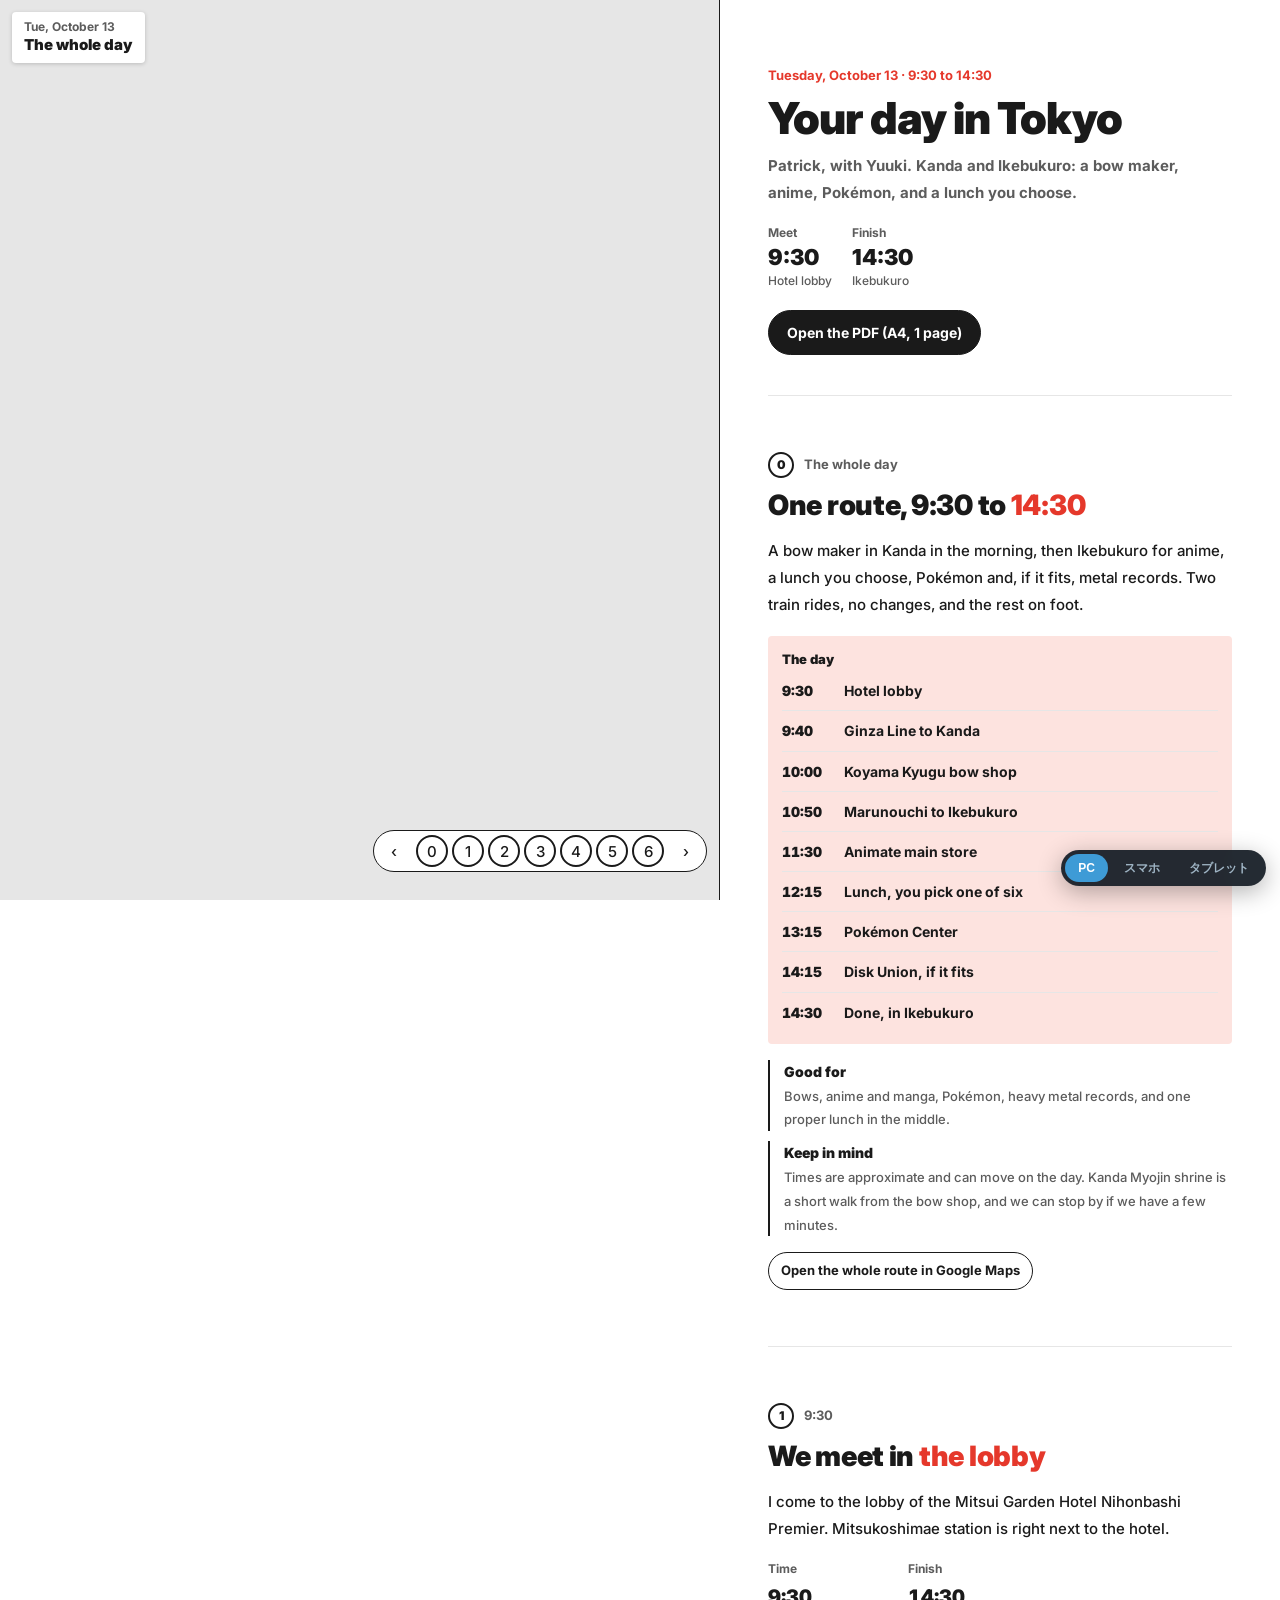
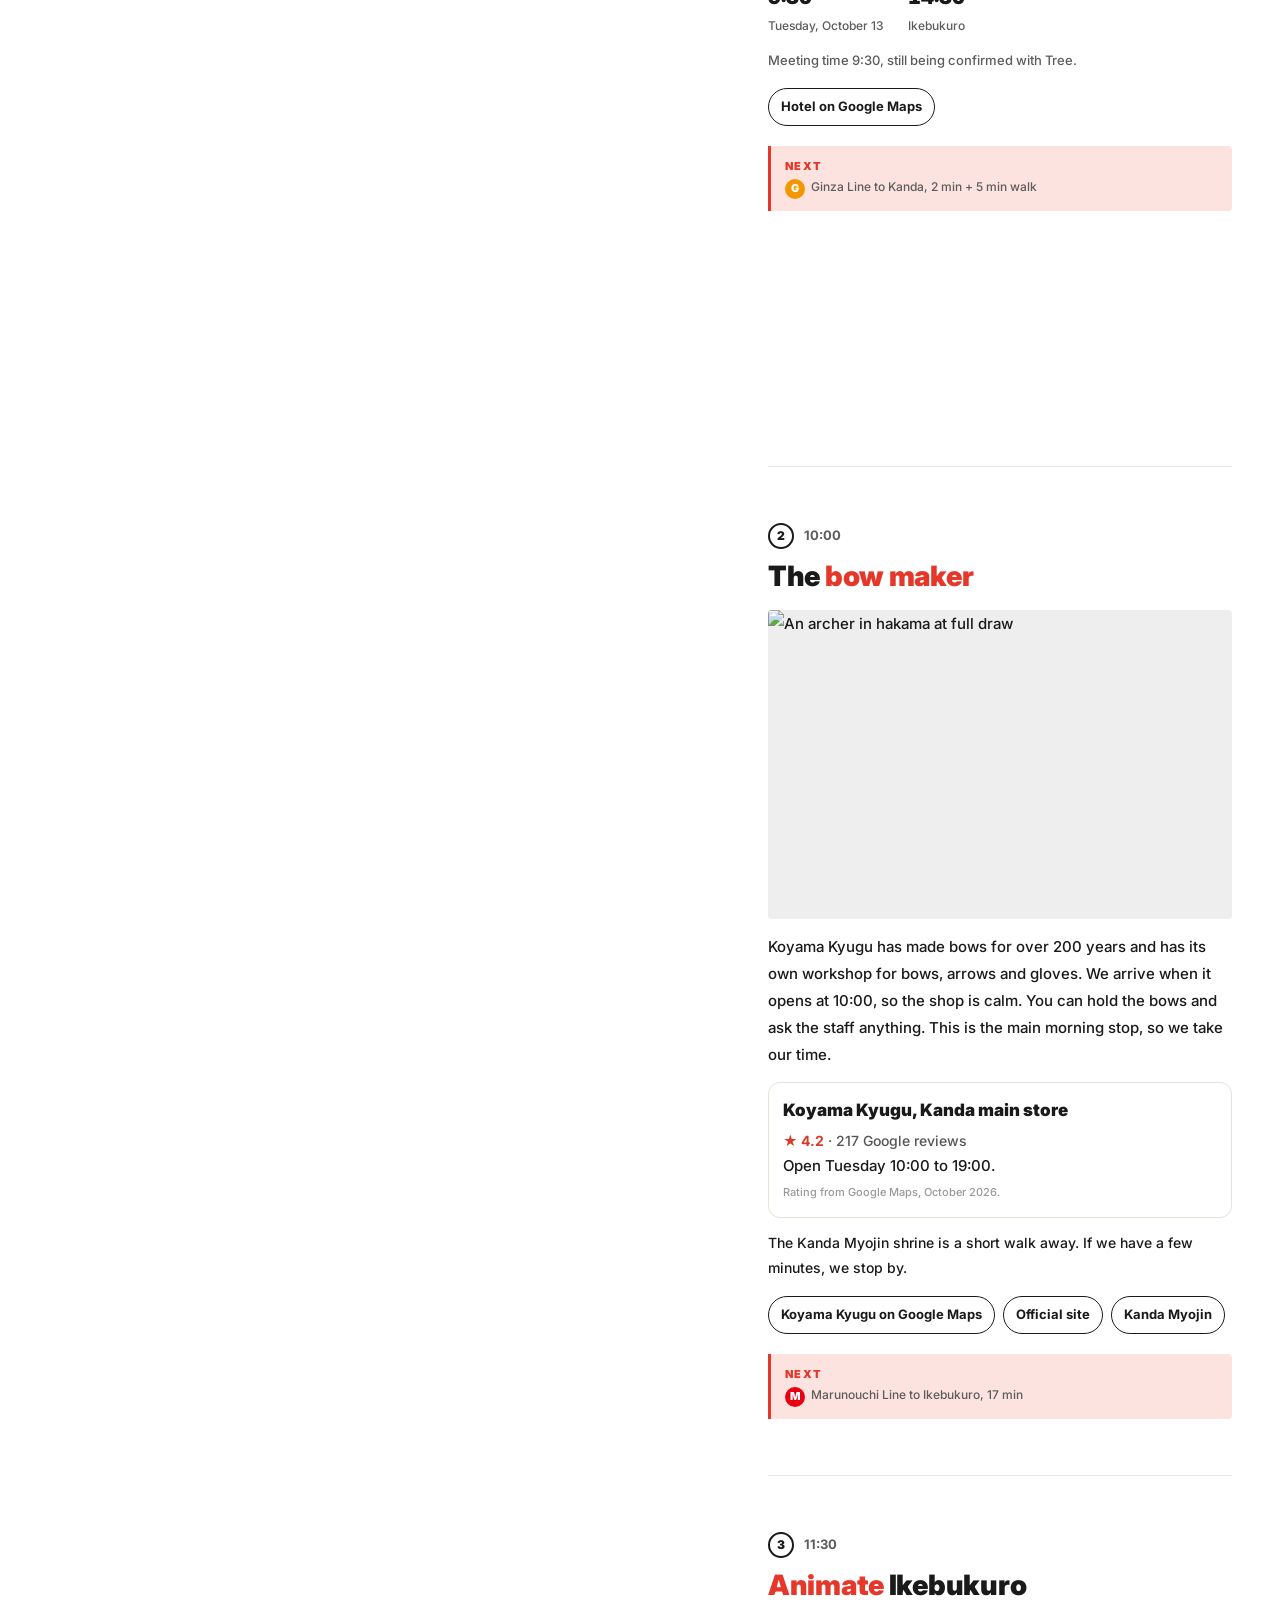
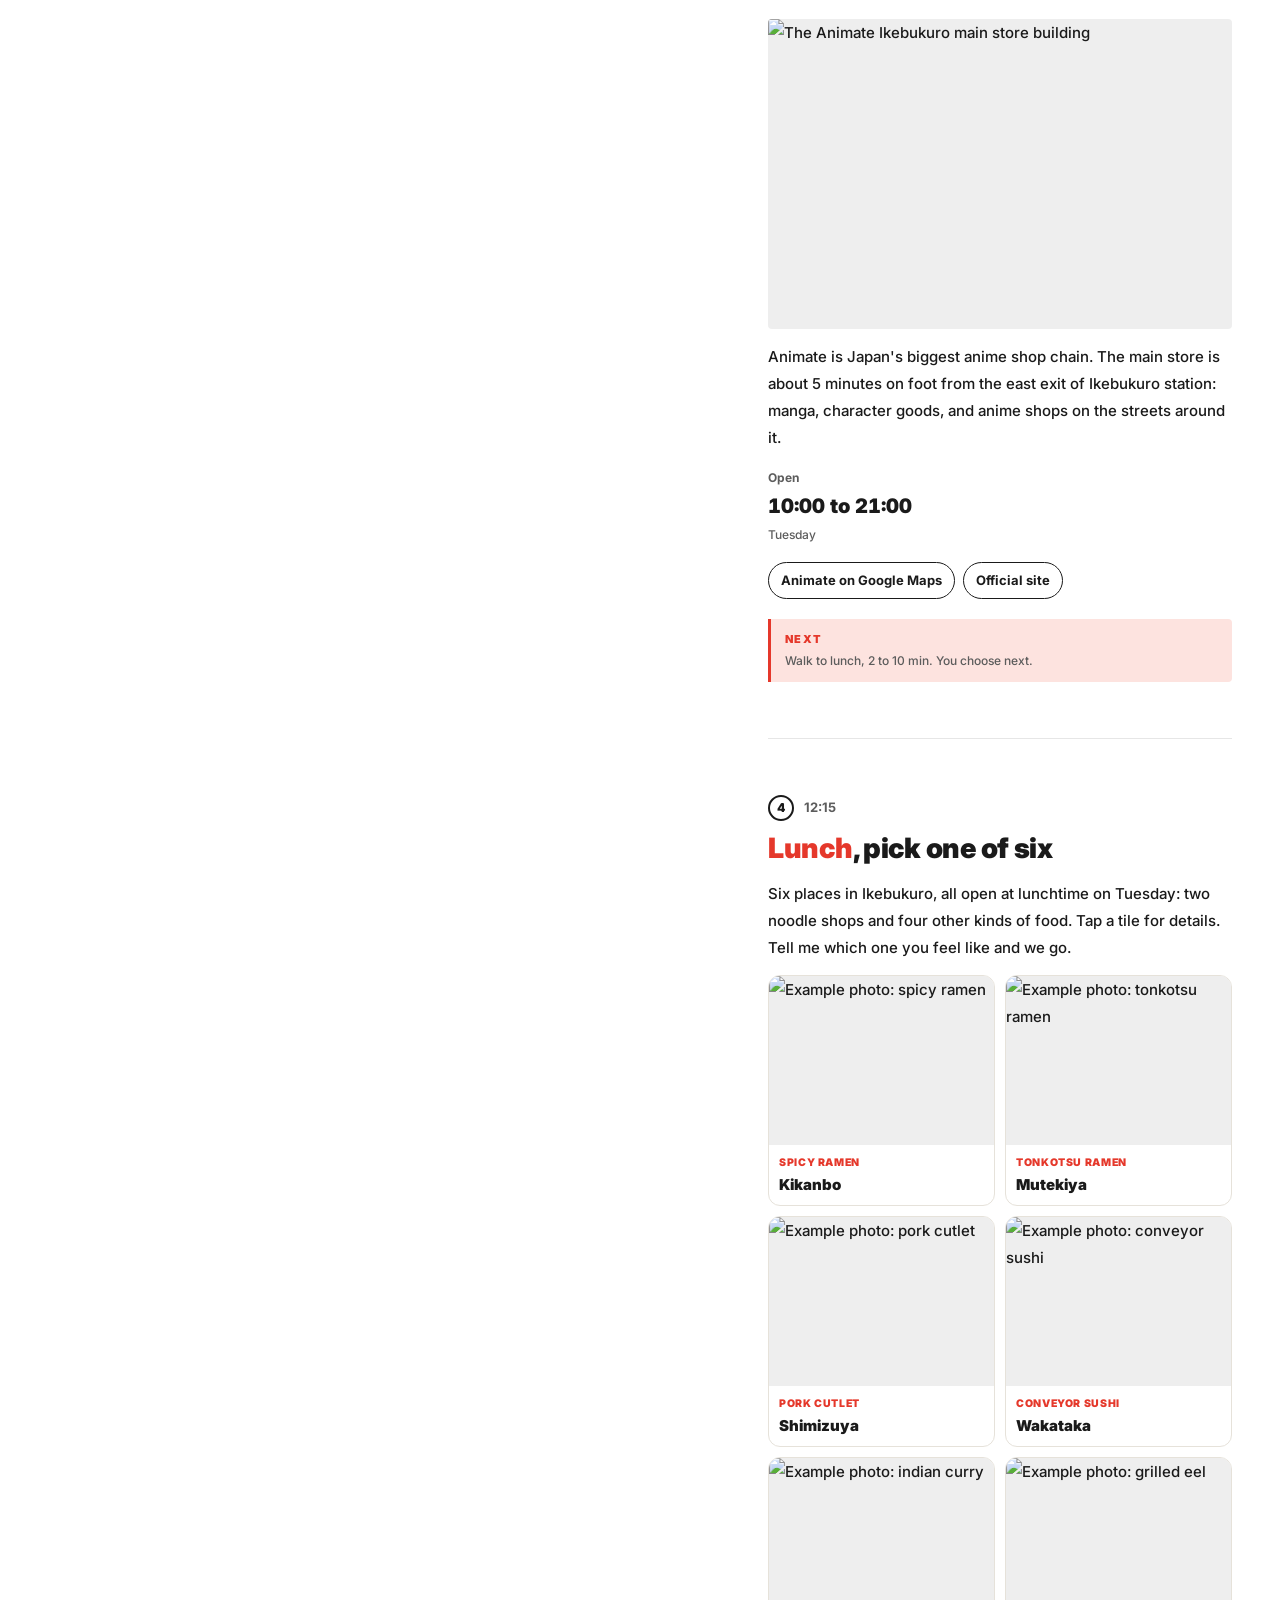
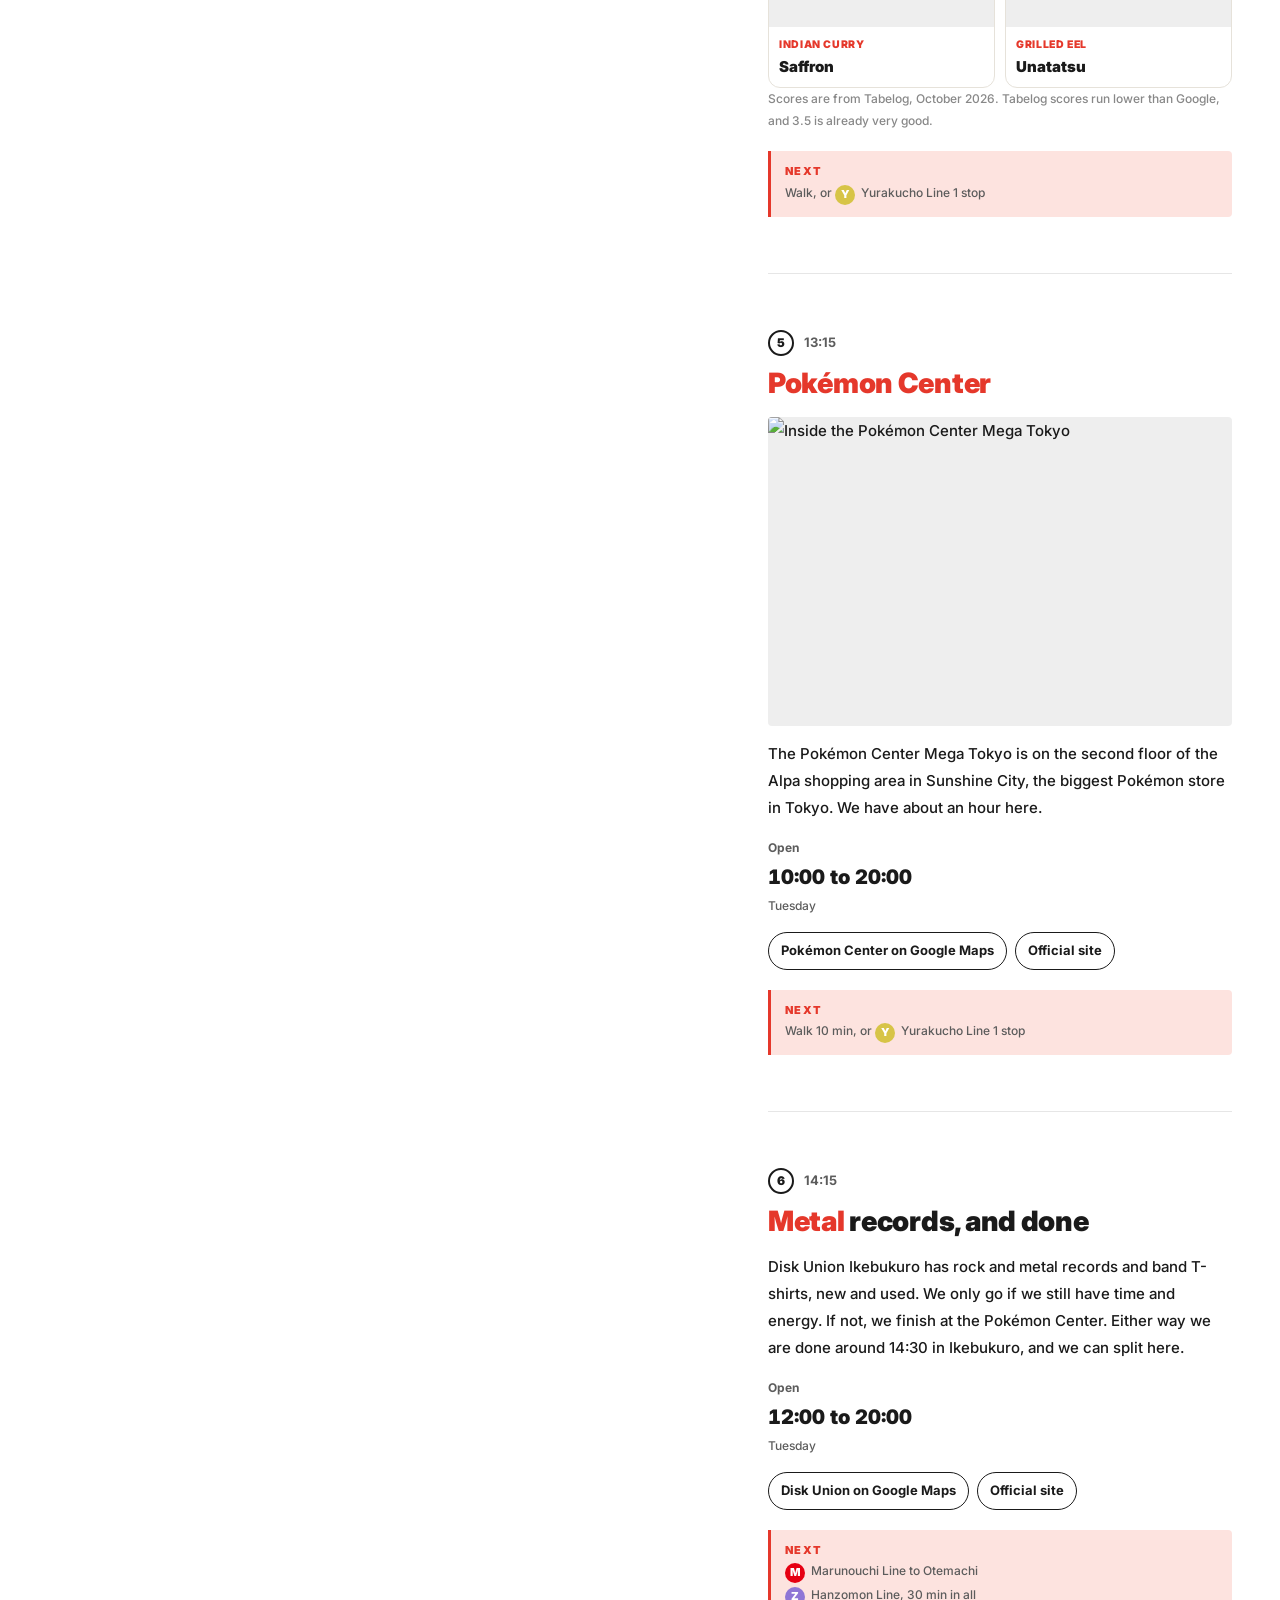
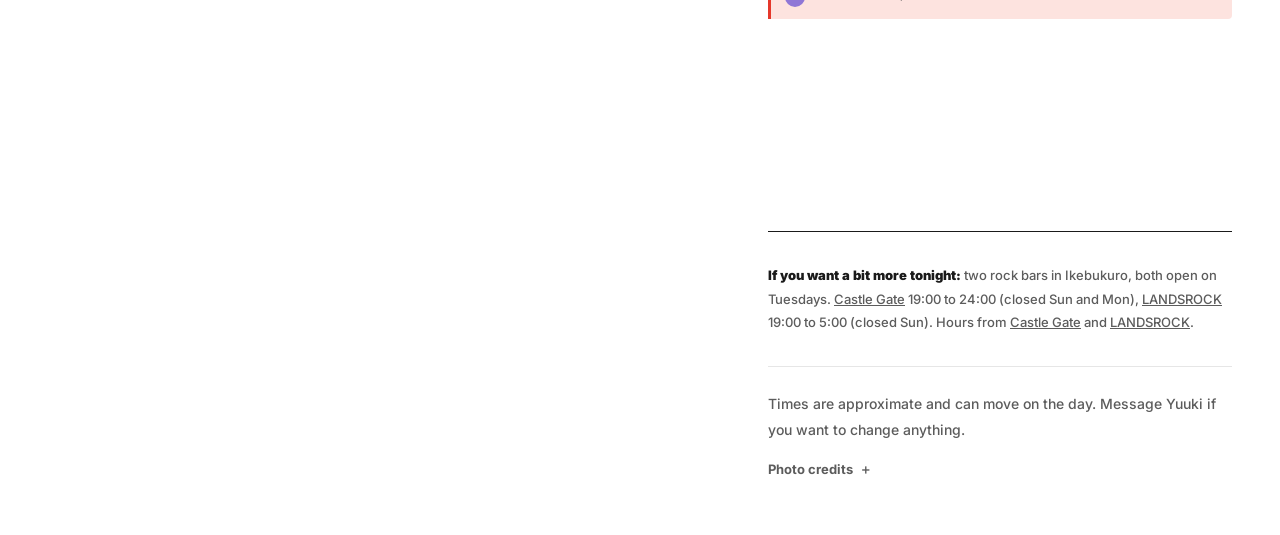
==== commit cb35a5c0: "PDF button opens the PDF in a new tab (download attr removed) Co-Authored-By: Claude Sonnet 5.5 <nor" ====
--- a/index.html
+++ b/index.html
@@ -181,7 +181,7 @@
 .next{font-size:13px}
 .next p+p{font-size:12px}
 .tile img,.pop .pimg{height:auto}
-</style></head><body><div class="wrap"><div class="mapbox"><div id="map" aria-label="Map of the day"></div><p class="where"><small>Tue, October 13</small><b>The whole day</b></p><nav class="dial" aria-label="Switch stop"><button type="button" class="ar" data-d="-1" aria-label="Previous stop">&lsaquo;</button><div class="nums-r"><button type="button" class="dn" data-i="0" aria-label="The whole day">0</button><button type="button" class="dn" data-i="1" aria-label="9:30">1</button><button type="button" class="dn" data-i="2" aria-label="10:00">2</button><button type="button" class="dn" data-i="3" aria-label="11:30">3</button><button type="button" class="dn" data-i="4" aria-label="12:15">4</button><button type="button" class="dn" data-i="5" aria-label="13:15">5</button><button type="button" class="dn" data-i="6" aria-label="14:15">6</button></div><button type="button" class="ar" data-d="1" aria-label="Next stop">&rsaquo;</button></nav></div><main class="story"><header class="intro"><p class="date">Tuesday, October 13 · 9:30 to 14:30</p><h1>Your day in Tokyo</h1><p class="who">Patrick, with Yuuki. Kanda and Ikebukuro: a bow maker, anime, Pokémon, and a lunch you choose.</p><dl class="cn"><div><dt>Meet</dt><dd class="n">9:30</dd><dd class="s">Hotel lobby</dd></div><div><dt>Finish</dt><dd class="n">14:30</dd><dd class="s">Ikebukuro</dd></div></dl><div class="tools"><a class="tool" href="patrick-ikebukuro-oct13.pdf" download>Save as PDF</a></div></header><article class="step" data-i="0"><p class="no"><i>0</i>The whole day</p><h2>One route, <span class="l2">9:30 to <em>14:30</em></span></h2><p class="lead">A bow maker in Kanda in the morning, then Ikebukuro for anime, a lunch you choose, Pokémon and, if it fits, metal records. Two train rides, no changes, and the rest on foot.</p><div class="tt"><p class="cap">The day</p><table><tr class="st-plain"><td class="v">9:30</td><td><span class="k">Hotel lobby</span></td></tr><tr class="st-plain"><td class="v">9:40</td><td><span class="k">Ginza Line to Kanda</span></td></tr><tr class="st-plain"><td class="v">10:00</td><td><span class="k">Koyama Kyugu bow shop</span></td></tr><tr class="st-plain"><td class="v">10:50</td><td><span class="k">Marunouchi to Ikebukuro</span></td></tr><tr class="st-plain"><td class="v">11:30</td><td><span class="k">Animate main store</span></td></tr><tr class="st-plain"><td class="v">12:15</td><td><span class="k">Lunch, you pick one of six</span></td></tr><tr class="st-plain"><td class="v">13:15</td><td><span class="k">Pokémon Center</span></td></tr><tr class="st-plain"><td class="v">14:15</td><td><span class="k">Disk Union, if it fits</span></td></tr><tr class="st-plain"><td class="v">14:30</td><td><span class="k">Done, in Ikebukuro</span></td></tr></table></div><ul class="pts"><li><b>Good for</b><span>Bows, anime and manga, Pokémon, heavy metal records, and one proper lunch in the middle.</span></li><li><b>Keep in mind</b><span>Times are approximate and can move on the day. Kanda Myojin shrine is a short walk from the bow shop, and we can stop by if we have a few minutes.</span></li></ul><ul class="links"><li><a href="https://www.google.com/maps/dir/?api=1&origin=Mitsui+Garden+Hotel+Nihonbashi+Premier&destination=Disk+Union+Ikebukuro&waypoints=Koyama+Kyugu+Kanda%7CAnimate+Ikebukuro+Main+Store%7CPokemon+Center+Mega+Tokyo+Sunshine+City&travelmode=transit" target="_blank" rel="noopener">Open the whole route in Google Maps</a></li></ul></article><article class="step" data-i="1"><p class="no"><i>1</i>9:30</p><h2>We meet in <em>the lobby</em></h2><p class="lead">I come to the lobby of the Mitsui Garden Hotel Nihonbashi Premier. Mitsukoshimae station is right next to the hotel.</p><dl class="nums"><div><dt>Time</dt><dd class="n">9:30</dd><dd class="s">Tuesday, October 13</dd></div><div><dt>Finish</dt><dd class="n">14:30</dd><dd class="s">Ikebukuro</dd></div></dl><p class="note" style="font-size:13px;color:var(--mute)">Meeting time 9:30, still being confirmed with Tree.</p><ul class="links"><li><a href="https://www.google.com/maps/search/?api=1&query=Mitsui+Garden+Hotel+Nihonbashi+Premier" target="_blank" rel="noopener">Hotel on Google Maps</a></li></ul><div class="next"><p class="nl">Next</p><p><span class="ln" style="--c:#f39700">G</span>Ginza Line to Kanda, 2 min + 5 min walk</p></div></article><article class="step" data-i="2"><p class="no"><i>2</i>10:00</p><h2>The <em>bow maker</em></h2><div class="ph"><img src="https://thumb.wikimedia.org/wikipedia/commons/thumb/2/29/Professor_Inagaki_Genshiro.jpg/960px-Professor_Inagaki_Genshiro.jpg" alt="An archer in hakama at full draw"></div><p class="lead">Koyama Kyugu has made bows for over 200 years and has its own workshop for bows, arrows and gloves. We arrive when it opens at 10:00, so the shop is calm. You can hold the bows and ask the staff anything. This is the main morning stop, so we take our time.</p><div class="cafes"><div class="cf"><div class="cb"><b>Koyama Kyugu, Kanda main store</b><p class="rt"><span class="st">★ 4.2</span> · 217 Google reviews</p><p>Open Tuesday 10:00 to 19:00.</p><small>Rating from Google Maps, October 2026.</small></div></div></div><p class="note" style="font-size:14px">The Kanda Myojin shrine is a short walk away. If we have a few minutes, we stop by.</p><ul class="links"><li><a href="https://www.google.com/maps/search/?api=1&query=Koyama+Kyugu+Kanda" target="_blank" rel="noopener">Koyama Kyugu on Google Maps</a></li><li><a href="https://koyama-kyugu.co.jp/store/" target="_blank" rel="noopener">Official site</a></li><li><a href="https://www.google.com/maps/search/?api=1&query=Kanda+Myojin" target="_blank" rel="noopener">Kanda Myojin</a></li></ul><div class="next"><p class="nl">Next</p><p><span class="ln" style="--c:#e60012">M</span>Marunouchi Line to Ikebukuro, 17 min</p></div></article><article class="step" data-i="3"><p class="no"><i>3</i>11:30</p><h2><em>Animate</em> Ikebukuro</h2><div class="ph"><img src="https://upload.wikimedia.org/wikipedia/commons/c/c5/ANIMATE-Ikebukuro.JPG" alt="The Animate Ikebukuro main store building"></div><p class="lead">Animate is Japan's biggest anime shop chain. The main store is about 5 minutes on foot from the east exit of Ikebukuro station: manga, character goods, and anime shops on the streets around it.</p><dl class="nums"><div><dt>Open</dt><dd class="n">10:00 to 21:00</dd><dd class="s">Tuesday</dd></div></dl><ul class="links"><li><a href="https://www.google.com/maps/search/?api=1&query=Animate+Ikebukuro+Main+Store" target="_blank" rel="noopener">Animate on Google Maps</a></li><li><a href="https://www.animate.co.jp/shop/ikebukuro/" target="_blank" rel="noopener">Official site</a></li></ul><div class="next"><p class="nl">Next</p><p>Walk to lunch, 2 to 10 min. You choose next.</p></div></article><article class="step" data-i="4"><p class="no"><i>4</i>12:15</p><h2><em>Lunch</em>, pick one of six</h2><p class="lead">Six places in Ikebukuro, all open at lunchtime on Tuesday: two noodle shops and four other kinds of food. Tap a tile for details. Tell me which one you feel like and we go.</p><div class="cafes tiles"><button type="button" class="tile" data-pop="pop-kikanbo"><img src="https://thumb.wikimedia.org/wikipedia/commons/thumb/8/8c/Very_hot_tsukemen_%28close-up%29.jpg/960px-Very_hot_tsukemen_%28close-up%29.jpg" alt="Example photo: spicy ramen" loading="lazy"><span class="cb"><span class="gn">Spicy ramen</span><b>Kikanbo</b></span></button><button type="button" class="tile" data-pop="pop-mutekiya"><img src="https://thumb.wikimedia.org/wikipedia/commons/thumb/8/8a/Ikkousha_tonkotsu_bowl.jpg/960px-Ikkousha_tonkotsu_bowl.jpg" alt="Example photo: tonkotsu ramen" loading="lazy"><span class="cb"><span class="gn">Tonkotsu ramen</span><b>Mutekiya</b></span></button><button type="button" class="tile" data-pop="pop-shimizuya"><img src="https://thumb.wikimedia.org/wikipedia/commons/thumb/1/15/Pork_loin_cutlet_set_meal_of_Katsuya.jpg/960px-Pork_loin_cutlet_set_meal_of_Katsuya.jpg" alt="Example photo: pork cutlet" loading="lazy"><span class="cb"><span class="gn">Pork cutlet</span><b>Shimizuya</b></span></button><button type="button" class="tile" data-pop="pop-wakataka"><img src="https://thumb.wikimedia.org/wikipedia/commons/thumb/2/27/Conveyor_belt_sushi_at_Mashiro_Sushi.jpg/960px-Conveyor_belt_sushi_at_Mashiro_Sushi.jpg" alt="Example photo: conveyor sushi" loading="lazy"><span class="cb"><span class="gn">Conveyor sushi</span><b>Wakataka</b></span></button><button type="button" class="tile" data-pop="pop-saffron"><img src="https://upload.wikimedia.org/wikipedia/commons/0/09/NANAK_lunch_set.jpg" alt="Example photo: indian curry" loading="lazy"><span class="cb"><span class="gn">Indian curry</span><b>Saffron</b></span></button><button type="button" class="tile" data-pop="pop-unatatsu"><img src="https://upload.wikimedia.org/wikipedia/commons/b/b6/Unadon_%E3%81%86%E3%81%AA%E4%B8%BC.jpg" alt="Example photo: grilled eel" loading="lazy"><span class="cb"><span class="gn">Grilled eel</span><b>Unatatsu</b></span></button></div><p class="asof">Scores are from Tabelog, October 2026. Tabelog scores run lower than Google, and 3.5 is already very good.</p><div class="next"><p class="nl">Next</p><p>Walk, or <span class="ln" style="--c:#d7c447">Y</span>Yurakucho Line 1 stop</p></div></article><article class="step" data-i="5"><p class="no"><i>5</i>13:15</p><h2><em>Pokémon Center</em></h2><div class="ph"><img src="https://thumb.wikimedia.org/wikipedia/commons/thumb/e/ec/Mega_Tokyo_Pok%C3%A9mon_Center_1.jpg/960px-Mega_Tokyo_Pok%C3%A9mon_Center_1.jpg" alt="Inside the Pokémon Center Mega Tokyo"></div><p class="lead">The Pokémon Center Mega Tokyo is on the second floor of the Alpa shopping area in Sunshine City, the biggest Pokémon store in Tokyo. We have about an hour here.</p><dl class="nums"><div><dt>Open</dt><dd class="n">10:00 to 20:00</dd><dd class="s">Tuesday</dd></div></dl><ul class="links"><li><a href="https://www.google.com/maps/search/?api=1&query=Pokemon+Center+Mega+Tokyo+Sunshine+City" target="_blank" rel="noopener">Pokémon Center on Google Maps</a></li><li><a href="https://shop.pokemon.co.jp/ja/shop/pokemoncenter-megatokyo/" target="_blank" rel="noopener">Official site</a></li></ul><div class="next"><p class="nl">Next</p><p>Walk 10 min, or <span class="ln" style="--c:#d7c447">Y</span>Yurakucho Line 1 stop</p></div></article><article class="step" data-i="6"><p class="no"><i>6</i>14:15</p><h2><em>Metal</em> records, and done</h2><p class="lead">Disk Union Ikebukuro has rock and metal records and band T-shirts, new and used. We only go if we still have time and energy. If not, we finish at the Pokémon Center. Either way we are done around 14:30 in Ikebukuro, and we can split here.</p><dl class="nums"><div><dt>Open</dt><dd class="n">12:00 to 20:00</dd><dd class="s">Tuesday</dd></div></dl><ul class="links"><li><a href="https://www.google.com/maps/search/?api=1&query=Disk+Union+Ikebukuro" target="_blank" rel="noopener">Disk Union on Google Maps</a></li><li><a href="https://diskunion.net/shop/ikebukuro" target="_blank" rel="noopener">Official site</a></li></ul><div class="next"><p class="nl">Next</p><p><span class="ln" style="--c:#e60012">M</span>Marunouchi Line to Otemachi</p><p><span class="ln" style="--c:#8f76d6">Z</span>Hanzomon Line, 30 min in all</p></div></article><section class="x"><p class="note" style="font-size:13px;color:var(--mute);margin-top:0"><b style="color:var(--ink)">If you want a bit more tonight:</b> two rock bars in Ikebukuro, both open on Tuesdays. <a href="https://www.google.com/maps/search/?api=1&query=Rock+Bar+Castle+gate+Ikebukuro" target="_blank" rel="noopener">Castle Gate</a> 19:00 to 24:00 (closed Sun and Mon), <a href="https://www.google.com/maps/search/?api=1&query=LANDSROCK+Ikebukuro" target="_blank" rel="noopener">LANDSROCK</a> 19:00 to 5:00 (closed Sun). Hours from <a href="https://peraichi.com/landing_pages/view/castlegate" target="_blank" rel="noopener">Castle Gate</a> and <a href="https://lands-rock.com/" target="_blank" rel="noopener">LANDSROCK</a>.</p></section><footer class="credit"><p class="note" style="margin:0 0 10px">Times are approximate and can move on the day. Message Yuuki if you want to change anything.</p><details><summary>Photo credits</summary><ul><li>Professor Inagaki Genshiro.jpg CC BY-SA 3.0</li><li>ANIMATE-Ikebukuro.JPG by Itasan, CC BY-SA 3.0</li><li>Mega Tokyo Pokémon Center 1.jpg by Maplestrip, CC BY 3.0</li><li>Very hot tsukemen (close-up).jpg by insatiablemunch, CC BY 2.0</li><li>Ikkousha tonkotsu bowl.jpg by Wesoree, CC BY-SA 4.0</li><li>Pork loin cutlet set meal of Katsuya.jpg by 毒島みるく, CC0</li><li>Conveyor belt sushi at Mashiro Sushi.jpg by JIP, CC BY-SA 4.0</li><li>NANAK lunch set.jpg by OpenCage Systems, CC BY-SA 2.0</li><li>Unadon うな丼.jpg by masa from JAPAN, CC BY 2.0</li></ul><p>Photos via Wikimedia Commons. Map: Tiles © Esri / © <a href="https://www.openstreetmap.org/copyright" target="_blank" rel="noopener">OpenStreetMap</a></p></details></footer></main></div><dialog class="pop" id="pop-kikanbo" aria-label="Kikanbo"><button type="button" class="pclose" aria-label="Close">✕</button><img class="pimg" src="https://thumb.wikimedia.org/wikipedia/commons/thumb/8/8c/Very_hot_tsukemen_%28close-up%29.jpg/960px-Very_hot_tsukemen_%28close-up%29.jpg" alt="Example photo: spicy ramen"><div class="pbody"><p class="gn">Spicy ramen</p><h3>Kikanbo</h3><p class="rt"><span class="st">★ 3.6</span> Tabelog</p><p class="pt">Spicy miso ramen. You choose how hot and how numbing it is, or ask for mild. Counter seats only.</p><p class="rt">Open 11:00 to 21:30<br>About 4 min on foot from Animate</p><p class="pl"><a href="https://www.google.com/maps/search/?api=1&query=Kikanbo+Ikebukuro" target="_blank" rel="noopener">Map ↗</a><a href="https://kikanbo.co.jp/pages/shop" target="_blank" rel="noopener">Details ↗</a></p><p class="pc">Photo: example of the dish, not the shop. Very hot tsukemen (close-up).jpg by insatiablemunch, CC BY 2.0</p></div></dialog><dialog class="pop" id="pop-mutekiya" aria-label="Mutekiya"><button type="button" class="pclose" aria-label="Close">✕</button><img class="pimg" src="https://thumb.wikimedia.org/wikipedia/commons/thumb/8/8a/Ikkousha_tonkotsu_bowl.jpg/960px-Ikkousha_tonkotsu_bowl.jpg" alt="Example photo: tonkotsu ramen"><div class="pbody"><p class="gn">Tonkotsu ramen</p><h3>Mutekiya</h3><p class="rt"><span class="st">★ 3.6</span> Tabelog</p><p class="pt">Rich pork-bone ramen with thick roast pork. 17 counter seats, so expect a line. Closes when the soup runs out.</p><p class="rt">Open from 10:30<br>About 10 min on foot from Animate</p><p class="pl"><a href="https://www.google.com/maps/search/?api=1&query=Mutekiya+Ikebukuro" target="_blank" rel="noopener">Map ↗</a><a href="https://tabelog.com/tokyo/A1305/A130501/13003927/" target="_blank" rel="noopener">Details ↗</a></p><p class="pc">Photo: example of the dish, not the shop. Ikkousha tonkotsu bowl.jpg by Wesoree, CC BY-SA 4.0</p></div></dialog><dialog class="pop" id="pop-shimizuya" aria-label="Shimizuya"><button type="button" class="pclose" aria-label="Close">✕</button><img class="pimg" src="https://thumb.wikimedia.org/wikipedia/commons/thumb/1/15/Pork_loin_cutlet_set_meal_of_Katsuya.jpg/960px-Pork_loin_cutlet_set_meal_of_Katsuya.jpg" alt="Example photo: pork cutlet"><div class="pbody"><p class="gn">Pork cutlet</p><h3>Shimizuya</h3><p class="rt"><span class="st">★ 3.5</span> Tabelog</p><p class="pt">Tonkatsu (breaded pork cutlet) set meals, plus katsudon and curry. On the 2nd floor of a building near the east exit.</p><p class="rt">Open 11:00 to 20:00<br>About 3 min on foot from Animate</p><p class="pl"><a href="https://www.google.com/maps/search/?api=1&query=Shimizuya+Ikebukuro+tonkatsu" target="_blank" rel="noopener">Map ↗</a><a href="https://tabelog.com/tokyo/A1305/A130501/13008961/" target="_blank" rel="noopener">Details ↗</a></p><p class="pc">Photo: example of the dish, not the shop. Pork loin cutlet set meal of Katsuya.jpg by 毒島みるく, CC0</p></div></dialog><dialog class="pop" id="pop-wakataka" aria-label="Wakataka"><button type="button" class="pclose" aria-label="Close">✕</button><img class="pimg" src="https://thumb.wikimedia.org/wikipedia/commons/thumb/2/27/Conveyor_belt_sushi_at_Mashiro_Sushi.jpg/960px-Conveyor_belt_sushi_at_Mashiro_Sushi.jpg" alt="Example photo: conveyor sushi"><div class="pbody"><p class="gn">Conveyor sushi</p><h3>Wakataka</h3><p class="rt"><span class="st">★ 3.5</span> Tabelog</p><p class="pt">Conveyor-belt sushi that scores higher on Tabelog than the big chains. On Sunshine 60 Street, right by Animate.</p><p class="rt">Open 11:30 to 22:00<br>About 4 min on foot from Animate</p><p class="pl"><a href="https://www.google.com/maps/search/?api=1&query=Mawashizushi+Wakataka+Ikebukuro+Sunshine+60" target="_blank" rel="noopener">Map ↗</a><a href="https://tabelog.com/tokyo/A1305/A130501/13009868/" target="_blank" rel="noopener">Details ↗</a></p><p class="pc">Photo: example of the dish, not the shop. Conveyor belt sushi at Mashiro Sushi.jpg by JIP, CC BY-SA 4.0</p></div></dialog><dialog class="pop" id="pop-saffron" aria-label="Saffron"><button type="button" class="pclose" aria-label="Close">✕</button><img class="pimg" src="https://upload.wikimedia.org/wikipedia/commons/0/09/NANAK_lunch_set.jpg" alt="Example photo: indian curry"><div class="pbody"><p class="gn">Indian curry</p><h3>Saffron</h3><p class="rt"><span class="st">★ 3.4</span> Tabelog</p><p class="pt">North Indian curry and naan, if you want a change from Japanese food. Lunch ends at 15:00.</p><p class="rt">Lunch 11:00 to 15:00<br>About 4 min on foot from Animate</p><p class="pl"><a href="https://www.google.com/maps/search/?api=1&query=Saffron+Ikebukuro" target="_blank" rel="noopener">Map ↗</a><a href="https://tabelog.com/tokyo/A1305/A130501/13100839/" target="_blank" rel="noopener">Details ↗</a></p><p class="pc">Photo: example of the dish, not the shop. NANAK lunch set.jpg by OpenCage Systems, CC BY-SA 2.0</p></div></dialog><dialog class="pop" id="pop-unatatsu" aria-label="Unatatsu"><button type="button" class="pclose" aria-label="Close">✕</button><img class="pimg" src="https://upload.wikimedia.org/wikipedia/commons/b/b6/Unadon_%E3%81%86%E3%81%AA%E4%B8%BC.jpg" alt="Example photo: grilled eel"><div class="pbody"><p class="gn">Grilled eel</p><h3>Unatatsu</h3><p class="rt"><span class="st">★ 3.5</span> Tabelog</p><p class="pt">Grilled eel (unagi) on rice. Lunch is 11:30 to 14:00. Closed on Sundays and holidays.</p><p class="rt">Lunch 11:30 to 14:00<br>About 2 min on foot from Animate</p><p class="pl"><a href="https://www.google.com/maps/search/?api=1&query=Unatatsu+Ikebukuro" target="_blank" rel="noopener">Map ↗</a><a href="https://tabelog.com/tokyo/A1305/A130501/13037960/" target="_blank" rel="noopener">Details ↗</a></p><p class="pc">Photo: example of the dish, not the shop. Unadon うな丼.jpg by masa from JAPAN, CC BY 2.0</p></div></dialog><script>const LI=4,LUNCH=[[35.7291, 139.7153, "Kikanbo", "t"], [35.7269, 139.7117, "Mutekiya", "b"], [35.7319, 139.7144, "Shimizuya", "r"], [35.7295, 139.7156, "Wakataka", "l"], [35.7294, 139.7165, "Saffron", "b"], [35.7317, 139.7162, "Unatatsu", "r"]],DAYS=["The whole day", "9:30", "10:00", "11:30", "12:15", "13:15", "14:15"],P=[null, [35.6865, 139.774, "Hotel lobby, Nihonbashi", "Hotel", "r", 0], [35.6951, 139.7685, "Koyama Kyugu, Kanda", "Koyama", "r", 0], [35.7311, 139.7154, "Animate Ikebukuro", "Animate", "r", 0], [35.7295, 139.7124, "Lunch, pick one of six", "", "r", 0], [35.7278, 139.72, "Pok\u00e9mon Center Mega Tokyo", "Pok\u00e9mon Center", "r", 0], [35.7287, 139.7138, "Disk Union Ikebukuro (if it fits)", "Disk Union", "l", 0]],GEO=[[35.6985,139.7585,"Kanda"],[35.7345,139.7158,"Ikebukuro"]];
+</style></head><body><div class="wrap"><div class="mapbox"><div id="map" aria-label="Map of the day"></div><p class="where"><small>Tue, October 13</small><b>The whole day</b></p><nav class="dial" aria-label="Switch stop"><button type="button" class="ar" data-d="-1" aria-label="Previous stop">&lsaquo;</button><div class="nums-r"><button type="button" class="dn" data-i="0" aria-label="The whole day">0</button><button type="button" class="dn" data-i="1" aria-label="9:30">1</button><button type="button" class="dn" data-i="2" aria-label="10:00">2</button><button type="button" class="dn" data-i="3" aria-label="11:30">3</button><button type="button" class="dn" data-i="4" aria-label="12:15">4</button><button type="button" class="dn" data-i="5" aria-label="13:15">5</button><button type="button" class="dn" data-i="6" aria-label="14:15">6</button></div><button type="button" class="ar" data-d="1" aria-label="Next stop">&rsaquo;</button></nav></div><main class="story"><header class="intro"><p class="date">Tuesday, October 13 · 9:30 to 14:30</p><h1>Your day in Tokyo</h1><p class="who">Patrick, with Yuuki. Kanda and Ikebukuro: a bow maker, anime, Pokémon, and a lunch you choose.</p><dl class="cn"><div><dt>Meet</dt><dd class="n">9:30</dd><dd class="s">Hotel lobby</dd></div><div><dt>Finish</dt><dd class="n">14:30</dd><dd class="s">Ikebukuro</dd></div></dl><div class="tools"><a class="tool" href="patrick-ikebukuro-oct13.pdf" target="_blank" rel="noopener">Open the PDF (A4, 1 page)</a></div></header><article class="step" data-i="0"><p class="no"><i>0</i>The whole day</p><h2>One route, <span class="l2">9:30 to <em>14:30</em></span></h2><p class="lead">A bow maker in Kanda in the morning, then Ikebukuro for anime, a lunch you choose, Pokémon and, if it fits, metal records. Two train rides, no changes, and the rest on foot.</p><div class="tt"><p class="cap">The day</p><table><tr class="st-plain"><td class="v">9:30</td><td><span class="k">Hotel lobby</span></td></tr><tr class="st-plain"><td class="v">9:40</td><td><span class="k">Ginza Line to Kanda</span></td></tr><tr class="st-plain"><td class="v">10:00</td><td><span class="k">Koyama Kyugu bow shop</span></td></tr><tr class="st-plain"><td class="v">10:50</td><td><span class="k">Marunouchi to Ikebukuro</span></td></tr><tr class="st-plain"><td class="v">11:30</td><td><span class="k">Animate main store</span></td></tr><tr class="st-plain"><td class="v">12:15</td><td><span class="k">Lunch, you pick one of six</span></td></tr><tr class="st-plain"><td class="v">13:15</td><td><span class="k">Pokémon Center</span></td></tr><tr class="st-plain"><td class="v">14:15</td><td><span class="k">Disk Union, if it fits</span></td></tr><tr class="st-plain"><td class="v">14:30</td><td><span class="k">Done, in Ikebukuro</span></td></tr></table></div><ul class="pts"><li><b>Good for</b><span>Bows, anime and manga, Pokémon, heavy metal records, and one proper lunch in the middle.</span></li><li><b>Keep in mind</b><span>Times are approximate and can move on the day. Kanda Myojin shrine is a short walk from the bow shop, and we can stop by if we have a few minutes.</span></li></ul><ul class="links"><li><a href="https://www.google.com/maps/dir/?api=1&origin=Mitsui+Garden+Hotel+Nihonbashi+Premier&destination=Disk+Union+Ikebukuro&waypoints=Koyama+Kyugu+Kanda%7CAnimate+Ikebukuro+Main+Store%7CPokemon+Center+Mega+Tokyo+Sunshine+City&travelmode=transit" target="_blank" rel="noopener">Open the whole route in Google Maps</a></li></ul></article><article class="step" data-i="1"><p class="no"><i>1</i>9:30</p><h2>We meet in <em>the lobby</em></h2><p class="lead">I come to the lobby of the Mitsui Garden Hotel Nihonbashi Premier. Mitsukoshimae station is right next to the hotel.</p><dl class="nums"><div><dt>Time</dt><dd class="n">9:30</dd><dd class="s">Tuesday, October 13</dd></div><div><dt>Finish</dt><dd class="n">14:30</dd><dd class="s">Ikebukuro</dd></div></dl><p class="note" style="font-size:13px;color:var(--mute)">Meeting time 9:30, still being confirmed with Tree.</p><ul class="links"><li><a href="https://www.google.com/maps/search/?api=1&query=Mitsui+Garden+Hotel+Nihonbashi+Premier" target="_blank" rel="noopener">Hotel on Google Maps</a></li></ul><div class="next"><p class="nl">Next</p><p><span class="ln" style="--c:#f39700">G</span>Ginza Line to Kanda, 2 min + 5 min walk</p></div></article><article class="step" data-i="2"><p class="no"><i>2</i>10:00</p><h2>The <em>bow maker</em></h2><div class="ph"><img src="https://thumb.wikimedia.org/wikipedia/commons/thumb/2/29/Professor_Inagaki_Genshiro.jpg/960px-Professor_Inagaki_Genshiro.jpg" alt="An archer in hakama at full draw"></div><p class="lead">Koyama Kyugu has made bows for over 200 years and has its own workshop for bows, arrows and gloves. We arrive when it opens at 10:00, so the shop is calm. You can hold the bows and ask the staff anything. This is the main morning stop, so we take our time.</p><div class="cafes"><div class="cf"><div class="cb"><b>Koyama Kyugu, Kanda main store</b><p class="rt"><span class="st">★ 4.2</span> · 217 Google reviews</p><p>Open Tuesday 10:00 to 19:00.</p><small>Rating from Google Maps, October 2026.</small></div></div></div><p class="note" style="font-size:14px">The Kanda Myojin shrine is a short walk away. If we have a few minutes, we stop by.</p><ul class="links"><li><a href="https://www.google.com/maps/search/?api=1&query=Koyama+Kyugu+Kanda" target="_blank" rel="noopener">Koyama Kyugu on Google Maps</a></li><li><a href="https://koyama-kyugu.co.jp/store/" target="_blank" rel="noopener">Official site</a></li><li><a href="https://www.google.com/maps/search/?api=1&query=Kanda+Myojin" target="_blank" rel="noopener">Kanda Myojin</a></li></ul><div class="next"><p class="nl">Next</p><p><span class="ln" style="--c:#e60012">M</span>Marunouchi Line to Ikebukuro, 17 min</p></div></article><article class="step" data-i="3"><p class="no"><i>3</i>11:30</p><h2><em>Animate</em> Ikebukuro</h2><div class="ph"><img src="https://upload.wikimedia.org/wikipedia/commons/c/c5/ANIMATE-Ikebukuro.JPG" alt="The Animate Ikebukuro main store building"></div><p class="lead">Animate is Japan's biggest anime shop chain. The main store is about 5 minutes on foot from the east exit of Ikebukuro station: manga, character goods, and anime shops on the streets around it.</p><dl class="nums"><div><dt>Open</dt><dd class="n">10:00 to 21:00</dd><dd class="s">Tuesday</dd></div></dl><ul class="links"><li><a href="https://www.google.com/maps/search/?api=1&query=Animate+Ikebukuro+Main+Store" target="_blank" rel="noopener">Animate on Google Maps</a></li><li><a href="https://www.animate.co.jp/shop/ikebukuro/" target="_blank" rel="noopener">Official site</a></li></ul><div class="next"><p class="nl">Next</p><p>Walk to lunch, 2 to 10 min. You choose next.</p></div></article><article class="step" data-i="4"><p class="no"><i>4</i>12:15</p><h2><em>Lunch</em>, pick one of six</h2><p class="lead">Six places in Ikebukuro, all open at lunchtime on Tuesday: two noodle shops and four other kinds of food. Tap a tile for details. Tell me which one you feel like and we go.</p><div class="cafes tiles"><button type="button" class="tile" data-pop="pop-kikanbo"><img src="https://thumb.wikimedia.org/wikipedia/commons/thumb/8/8c/Very_hot_tsukemen_%28close-up%29.jpg/960px-Very_hot_tsukemen_%28close-up%29.jpg" alt="Example photo: spicy ramen" loading="lazy"><span class="cb"><span class="gn">Spicy ramen</span><b>Kikanbo</b></span></button><button type="button" class="tile" data-pop="pop-mutekiya"><img src="https://thumb.wikimedia.org/wikipedia/commons/thumb/8/8a/Ikkousha_tonkotsu_bowl.jpg/960px-Ikkousha_tonkotsu_bowl.jpg" alt="Example photo: tonkotsu ramen" loading="lazy"><span class="cb"><span class="gn">Tonkotsu ramen</span><b>Mutekiya</b></span></button><button type="button" class="tile" data-pop="pop-shimizuya"><img src="https://thumb.wikimedia.org/wikipedia/commons/thumb/1/15/Pork_loin_cutlet_set_meal_of_Katsuya.jpg/960px-Pork_loin_cutlet_set_meal_of_Katsuya.jpg" alt="Example photo: pork cutlet" loading="lazy"><span class="cb"><span class="gn">Pork cutlet</span><b>Shimizuya</b></span></button><button type="button" class="tile" data-pop="pop-wakataka"><img src="https://thumb.wikimedia.org/wikipedia/commons/thumb/2/27/Conveyor_belt_sushi_at_Mashiro_Sushi.jpg/960px-Conveyor_belt_sushi_at_Mashiro_Sushi.jpg" alt="Example photo: conveyor sushi" loading="lazy"><span class="cb"><span class="gn">Conveyor sushi</span><b>Wakataka</b></span></button><button type="button" class="tile" data-pop="pop-saffron"><img src="https://upload.wikimedia.org/wikipedia/commons/0/09/NANAK_lunch_set.jpg" alt="Example photo: indian curry" loading="lazy"><span class="cb"><span class="gn">Indian curry</span><b>Saffron</b></span></button><button type="button" class="tile" data-pop="pop-unatatsu"><img src="https://upload.wikimedia.org/wikipedia/commons/b/b6/Unadon_%E3%81%86%E3%81%AA%E4%B8%BC.jpg" alt="Example photo: grilled eel" loading="lazy"><span class="cb"><span class="gn">Grilled eel</span><b>Unatatsu</b></span></button></div><p class="asof">Scores are from Tabelog, October 2026. Tabelog scores run lower than Google, and 3.5 is already very good.</p><div class="next"><p class="nl">Next</p><p>Walk, or <span class="ln" style="--c:#d7c447">Y</span>Yurakucho Line 1 stop</p></div></article><article class="step" data-i="5"><p class="no"><i>5</i>13:15</p><h2><em>Pokémon Center</em></h2><div class="ph"><img src="https://thumb.wikimedia.org/wikipedia/commons/thumb/e/ec/Mega_Tokyo_Pok%C3%A9mon_Center_1.jpg/960px-Mega_Tokyo_Pok%C3%A9mon_Center_1.jpg" alt="Inside the Pokémon Center Mega Tokyo"></div><p class="lead">The Pokémon Center Mega Tokyo is on the second floor of the Alpa shopping area in Sunshine City, the biggest Pokémon store in Tokyo. We have about an hour here.</p><dl class="nums"><div><dt>Open</dt><dd class="n">10:00 to 20:00</dd><dd class="s">Tuesday</dd></div></dl><ul class="links"><li><a href="https://www.google.com/maps/search/?api=1&query=Pokemon+Center+Mega+Tokyo+Sunshine+City" target="_blank" rel="noopener">Pokémon Center on Google Maps</a></li><li><a href="https://shop.pokemon.co.jp/ja/shop/pokemoncenter-megatokyo/" target="_blank" rel="noopener">Official site</a></li></ul><div class="next"><p class="nl">Next</p><p>Walk 10 min, or <span class="ln" style="--c:#d7c447">Y</span>Yurakucho Line 1 stop</p></div></article><article class="step" data-i="6"><p class="no"><i>6</i>14:15</p><h2><em>Metal</em> records, and done</h2><p class="lead">Disk Union Ikebukuro has rock and metal records and band T-shirts, new and used. We only go if we still have time and energy. If not, we finish at the Pokémon Center. Either way we are done around 14:30 in Ikebukuro, and we can split here.</p><dl class="nums"><div><dt>Open</dt><dd class="n">12:00 to 20:00</dd><dd class="s">Tuesday</dd></div></dl><ul class="links"><li><a href="https://www.google.com/maps/search/?api=1&query=Disk+Union+Ikebukuro" target="_blank" rel="noopener">Disk Union on Google Maps</a></li><li><a href="https://diskunion.net/shop/ikebukuro" target="_blank" rel="noopener">Official site</a></li></ul><div class="next"><p class="nl">Next</p><p><span class="ln" style="--c:#e60012">M</span>Marunouchi Line to Otemachi</p><p><span class="ln" style="--c:#8f76d6">Z</span>Hanzomon Line, 30 min in all</p></div></article><section class="x"><p class="note" style="font-size:13px;color:var(--mute);margin-top:0"><b style="color:var(--ink)">If you want a bit more tonight:</b> two rock bars in Ikebukuro, both open on Tuesdays. <a href="https://www.google.com/maps/search/?api=1&query=Rock+Bar+Castle+gate+Ikebukuro" target="_blank" rel="noopener">Castle Gate</a> 19:00 to 24:00 (closed Sun and Mon), <a href="https://www.google.com/maps/search/?api=1&query=LANDSROCK+Ikebukuro" target="_blank" rel="noopener">LANDSROCK</a> 19:00 to 5:00 (closed Sun). Hours from <a href="https://peraichi.com/landing_pages/view/castlegate" target="_blank" rel="noopener">Castle Gate</a> and <a href="https://lands-rock.com/" target="_blank" rel="noopener">LANDSROCK</a>.</p></section><footer class="credit"><p class="note" style="margin:0 0 10px">Times are approximate and can move on the day. Message Yuuki if you want to change anything.</p><details><summary>Photo credits</summary><ul><li>Professor Inagaki Genshiro.jpg CC BY-SA 3.0</li><li>ANIMATE-Ikebukuro.JPG by Itasan, CC BY-SA 3.0</li><li>Mega Tokyo Pokémon Center 1.jpg by Maplestrip, CC BY 3.0</li><li>Very hot tsukemen (close-up).jpg by insatiablemunch, CC BY 2.0</li><li>Ikkousha tonkotsu bowl.jpg by Wesoree, CC BY-SA 4.0</li><li>Pork loin cutlet set meal of Katsuya.jpg by 毒島みるく, CC0</li><li>Conveyor belt sushi at Mashiro Sushi.jpg by JIP, CC BY-SA 4.0</li><li>NANAK lunch set.jpg by OpenCage Systems, CC BY-SA 2.0</li><li>Unadon うな丼.jpg by masa from JAPAN, CC BY 2.0</li></ul><p>Photos via Wikimedia Commons. Map: Tiles © Esri / © <a href="https://www.openstreetmap.org/copyright" target="_blank" rel="noopener">OpenStreetMap</a></p></details></footer></main></div><dialog class="pop" id="pop-kikanbo" aria-label="Kikanbo"><button type="button" class="pclose" aria-label="Close">✕</button><img class="pimg" src="https://thumb.wikimedia.org/wikipedia/commons/thumb/8/8c/Very_hot_tsukemen_%28close-up%29.jpg/960px-Very_hot_tsukemen_%28close-up%29.jpg" alt="Example photo: spicy ramen"><div class="pbody"><p class="gn">Spicy ramen</p><h3>Kikanbo</h3><p class="rt"><span class="st">★ 3.6</span> Tabelog</p><p class="pt">Spicy miso ramen. You choose how hot and how numbing it is, or ask for mild. Counter seats only.</p><p class="rt">Open 11:00 to 21:30<br>About 4 min on foot from Animate</p><p class="pl"><a href="https://www.google.com/maps/search/?api=1&query=Kikanbo+Ikebukuro" target="_blank" rel="noopener">Map ↗</a><a href="https://kikanbo.co.jp/pages/shop" target="_blank" rel="noopener">Details ↗</a></p><p class="pc">Photo: example of the dish, not the shop. Very hot tsukemen (close-up).jpg by insatiablemunch, CC BY 2.0</p></div></dialog><dialog class="pop" id="pop-mutekiya" aria-label="Mutekiya"><button type="button" class="pclose" aria-label="Close">✕</button><img class="pimg" src="https://thumb.wikimedia.org/wikipedia/commons/thumb/8/8a/Ikkousha_tonkotsu_bowl.jpg/960px-Ikkousha_tonkotsu_bowl.jpg" alt="Example photo: tonkotsu ramen"><div class="pbody"><p class="gn">Tonkotsu ramen</p><h3>Mutekiya</h3><p class="rt"><span class="st">★ 3.6</span> Tabelog</p><p class="pt">Rich pork-bone ramen with thick roast pork. 17 counter seats, so expect a line. Closes when the soup runs out.</p><p class="rt">Open from 10:30<br>About 10 min on foot from Animate</p><p class="pl"><a href="https://www.google.com/maps/search/?api=1&query=Mutekiya+Ikebukuro" target="_blank" rel="noopener">Map ↗</a><a href="https://tabelog.com/tokyo/A1305/A130501/13003927/" target="_blank" rel="noopener">Details ↗</a></p><p class="pc">Photo: example of the dish, not the shop. Ikkousha tonkotsu bowl.jpg by Wesoree, CC BY-SA 4.0</p></div></dialog><dialog class="pop" id="pop-shimizuya" aria-label="Shimizuya"><button type="button" class="pclose" aria-label="Close">✕</button><img class="pimg" src="https://thumb.wikimedia.org/wikipedia/commons/thumb/1/15/Pork_loin_cutlet_set_meal_of_Katsuya.jpg/960px-Pork_loin_cutlet_set_meal_of_Katsuya.jpg" alt="Example photo: pork cutlet"><div class="pbody"><p class="gn">Pork cutlet</p><h3>Shimizuya</h3><p class="rt"><span class="st">★ 3.5</span> Tabelog</p><p class="pt">Tonkatsu (breaded pork cutlet) set meals, plus katsudon and curry. On the 2nd floor of a building near the east exit.</p><p class="rt">Open 11:00 to 20:00<br>About 3 min on foot from Animate</p><p class="pl"><a href="https://www.google.com/maps/search/?api=1&query=Shimizuya+Ikebukuro+tonkatsu" target="_blank" rel="noopener">Map ↗</a><a href="https://tabelog.com/tokyo/A1305/A130501/13008961/" target="_blank" rel="noopener">Details ↗</a></p><p class="pc">Photo: example of the dish, not the shop. Pork loin cutlet set meal of Katsuya.jpg by 毒島みるく, CC0</p></div></dialog><dialog class="pop" id="pop-wakataka" aria-label="Wakataka"><button type="button" class="pclose" aria-label="Close">✕</button><img class="pimg" src="https://thumb.wikimedia.org/wikipedia/commons/thumb/2/27/Conveyor_belt_sushi_at_Mashiro_Sushi.jpg/960px-Conveyor_belt_sushi_at_Mashiro_Sushi.jpg" alt="Example photo: conveyor sushi"><div class="pbody"><p class="gn">Conveyor sushi</p><h3>Wakataka</h3><p class="rt"><span class="st">★ 3.5</span> Tabelog</p><p class="pt">Conveyor-belt sushi that scores higher on Tabelog than the big chains. On Sunshine 60 Street, right by Animate.</p><p class="rt">Open 11:30 to 22:00<br>About 4 min on foot from Animate</p><p class="pl"><a href="https://www.google.com/maps/search/?api=1&query=Mawashizushi+Wakataka+Ikebukuro+Sunshine+60" target="_blank" rel="noopener">Map ↗</a><a href="https://tabelog.com/tokyo/A1305/A130501/13009868/" target="_blank" rel="noopener">Details ↗</a></p><p class="pc">Photo: example of the dish, not the shop. Conveyor belt sushi at Mashiro Sushi.jpg by JIP, CC BY-SA 4.0</p></div></dialog><dialog class="pop" id="pop-saffron" aria-label="Saffron"><button type="button" class="pclose" aria-label="Close">✕</button><img class="pimg" src="https://upload.wikimedia.org/wikipedia/commons/0/09/NANAK_lunch_set.jpg" alt="Example photo: indian curry"><div class="pbody"><p class="gn">Indian curry</p><h3>Saffron</h3><p class="rt"><span class="st">★ 3.4</span> Tabelog</p><p class="pt">North Indian curry and naan, if you want a change from Japanese food. Lunch ends at 15:00.</p><p class="rt">Lunch 11:00 to 15:00<br>About 4 min on foot from Animate</p><p class="pl"><a href="https://www.google.com/maps/search/?api=1&query=Saffron+Ikebukuro" target="_blank" rel="noopener">Map ↗</a><a href="https://tabelog.com/tokyo/A1305/A130501/13100839/" target="_blank" rel="noopener">Details ↗</a></p><p class="pc">Photo: example of the dish, not the shop. NANAK lunch set.jpg by OpenCage Systems, CC BY-SA 2.0</p></div></dialog><dialog class="pop" id="pop-unatatsu" aria-label="Unatatsu"><button type="button" class="pclose" aria-label="Close">✕</button><img class="pimg" src="https://upload.wikimedia.org/wikipedia/commons/b/b6/Unadon_%E3%81%86%E3%81%AA%E4%B8%BC.jpg" alt="Example photo: grilled eel"><div class="pbody"><p class="gn">Grilled eel</p><h3>Unatatsu</h3><p class="rt"><span class="st">★ 3.5</span> Tabelog</p><p class="pt">Grilled eel (unagi) on rice. Lunch is 11:30 to 14:00. Closed on Sundays and holidays.</p><p class="rt">Lunch 11:30 to 14:00<br>About 2 min on foot from Animate</p><p class="pl"><a href="https://www.google.com/maps/search/?api=1&query=Unatatsu+Ikebukuro" target="_blank" rel="noopener">Map ↗</a><a href="https://tabelog.com/tokyo/A1305/A130501/13037960/" target="_blank" rel="noopener">Details ↗</a></p><p class="pc">Photo: example of the dish, not the shop. Unadon うな丼.jpg by masa from JAPAN, CC BY 2.0</p></div></dialog><script>const LI=4,LUNCH=[[35.7291, 139.7153, "Kikanbo", "t"], [35.7269, 139.7117, "Mutekiya", "b"], [35.7319, 139.7144, "Shimizuya", "r"], [35.7295, 139.7156, "Wakataka", "l"], [35.7294, 139.7165, "Saffron", "b"], [35.7317, 139.7162, "Unatatsu", "r"]],DAYS=["The whole day", "9:30", "10:00", "11:30", "12:15", "13:15", "14:15"],P=[null, [35.6865, 139.774, "Hotel lobby, Nihonbashi", "Hotel", "r", 0], [35.6951, 139.7685, "Koyama Kyugu, Kanda", "Koyama", "r", 0], [35.7311, 139.7154, "Animate Ikebukuro", "Animate", "r", 0], [35.7295, 139.7124, "Lunch, pick one of six", "", "r", 0], [35.7278, 139.72, "Pok\u00e9mon Center Mega Tokyo", "Pok\u00e9mon Center", "r", 0], [35.7287, 139.7138, "Disk Union Ikebukuro (if it fits)", "Disk Union", "l", 0]],GEO=[[35.6985,139.7585,"Kanda"],[35.7345,139.7158,"Ikebukuro"]];
 const ROUTE=P.filter(Boolean).map(p=>[p[0],p[1]]);
 const m=L.map('map',{zoomControl:false,scrollWheelZoom:false,dragging:!L.Browser.mobile,tap:false,attributionControl:true});
 const css=k=>getComputedStyle(document.documentElement).getPropertyValue(k).trim(), hex=h=>[1,3,5].map(i=>parseInt(h.slice(i,i+2),16));
